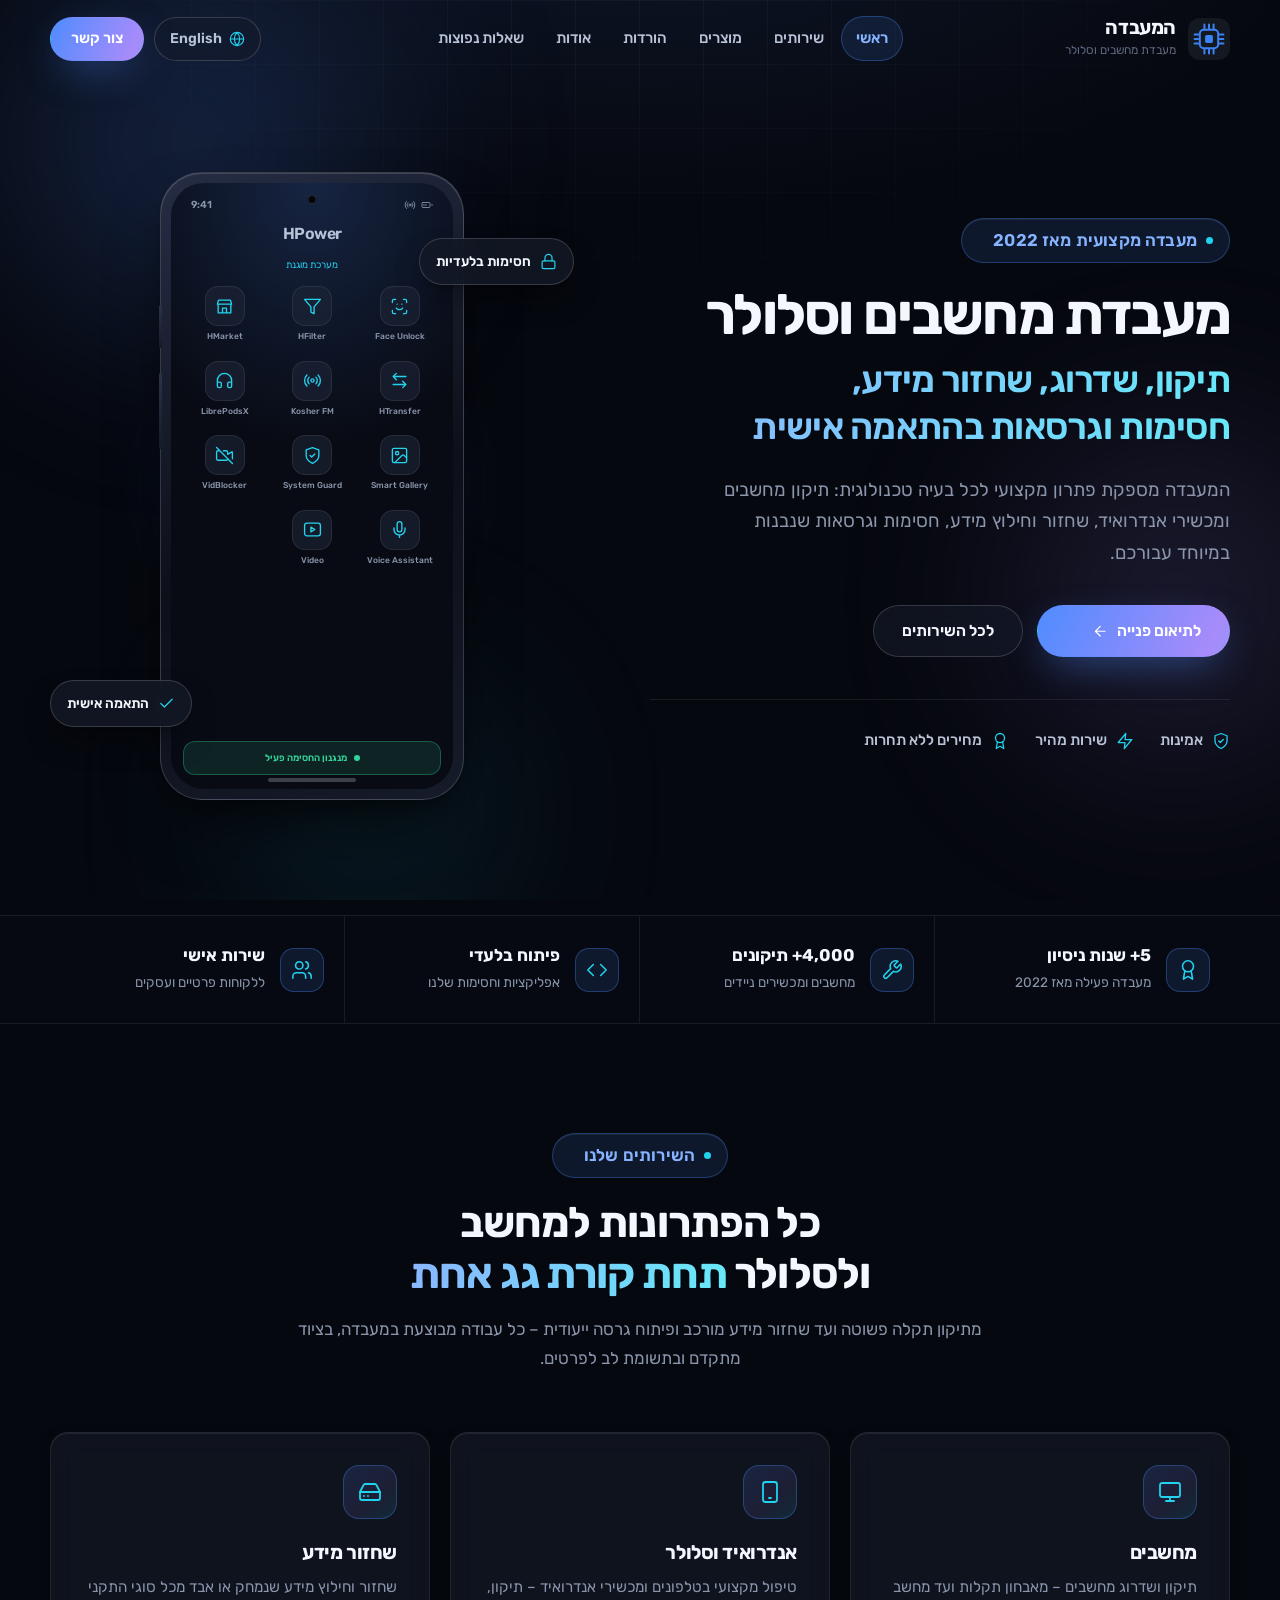
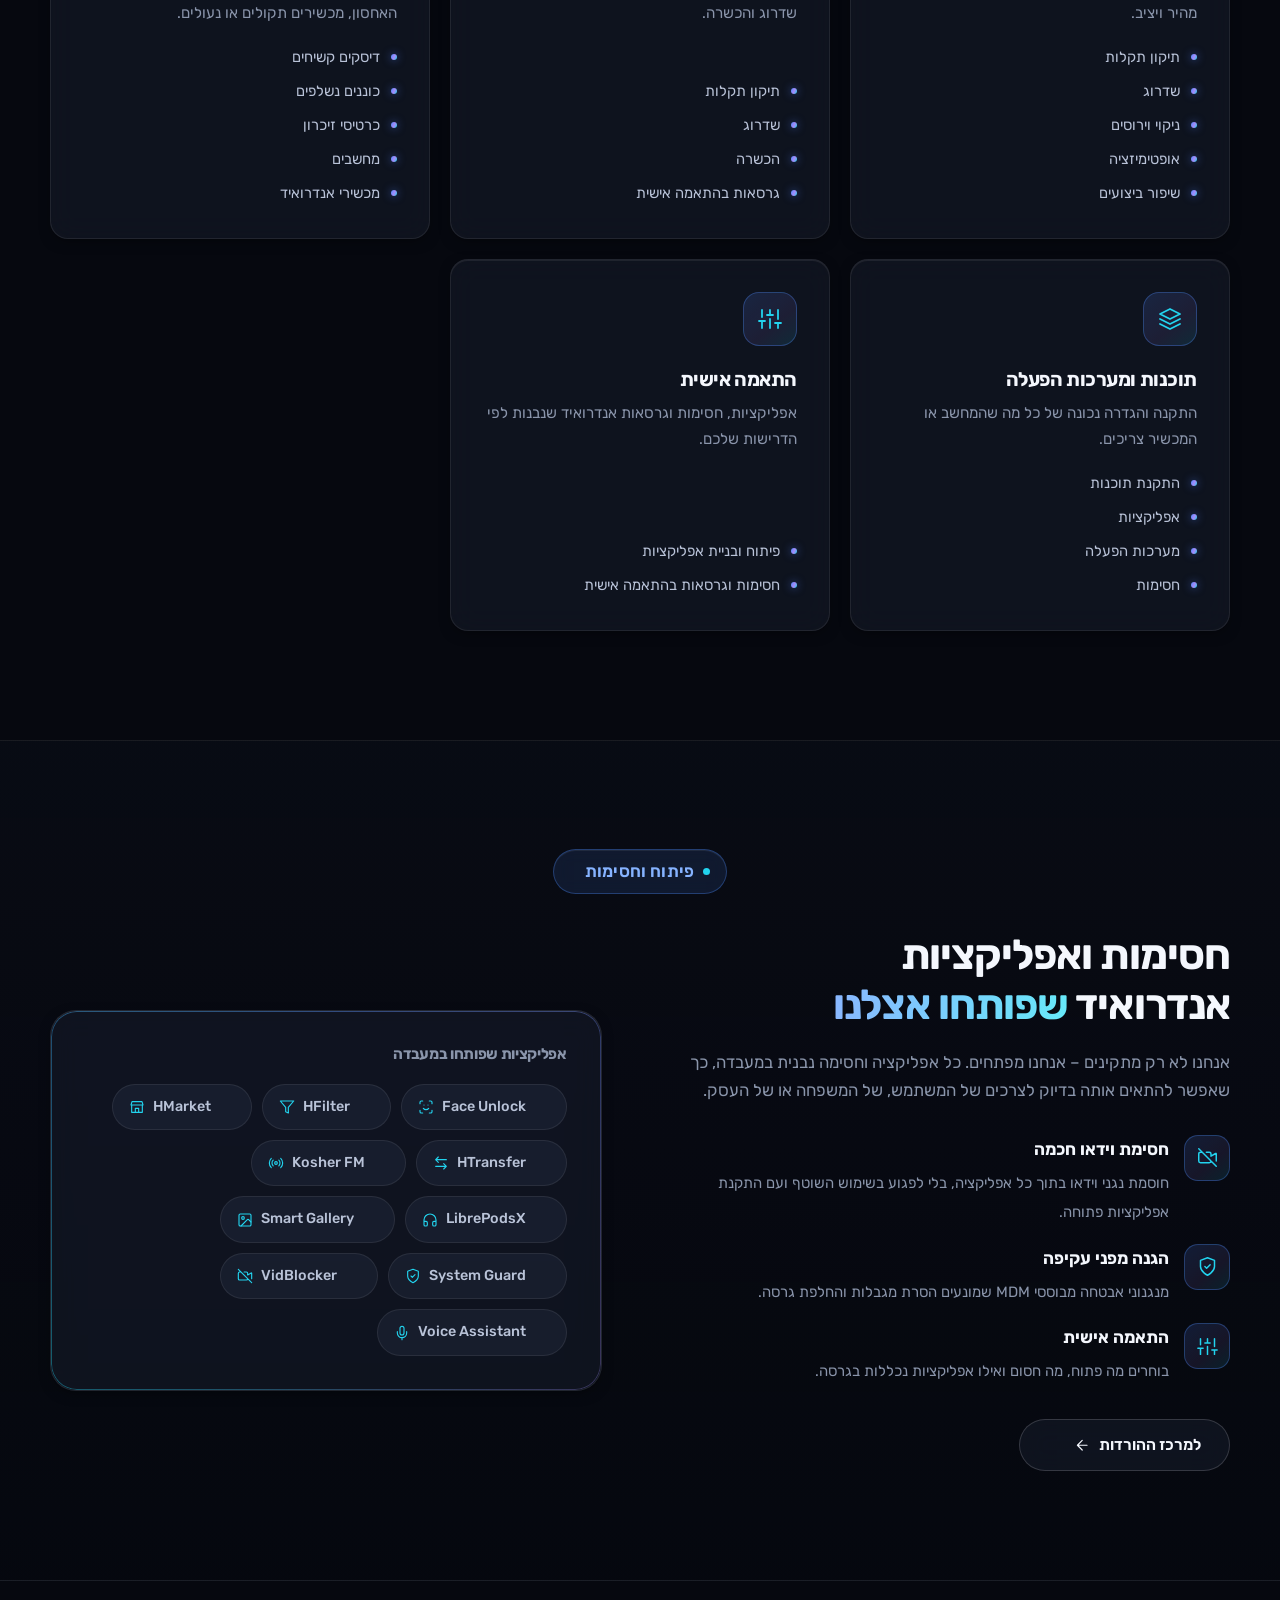
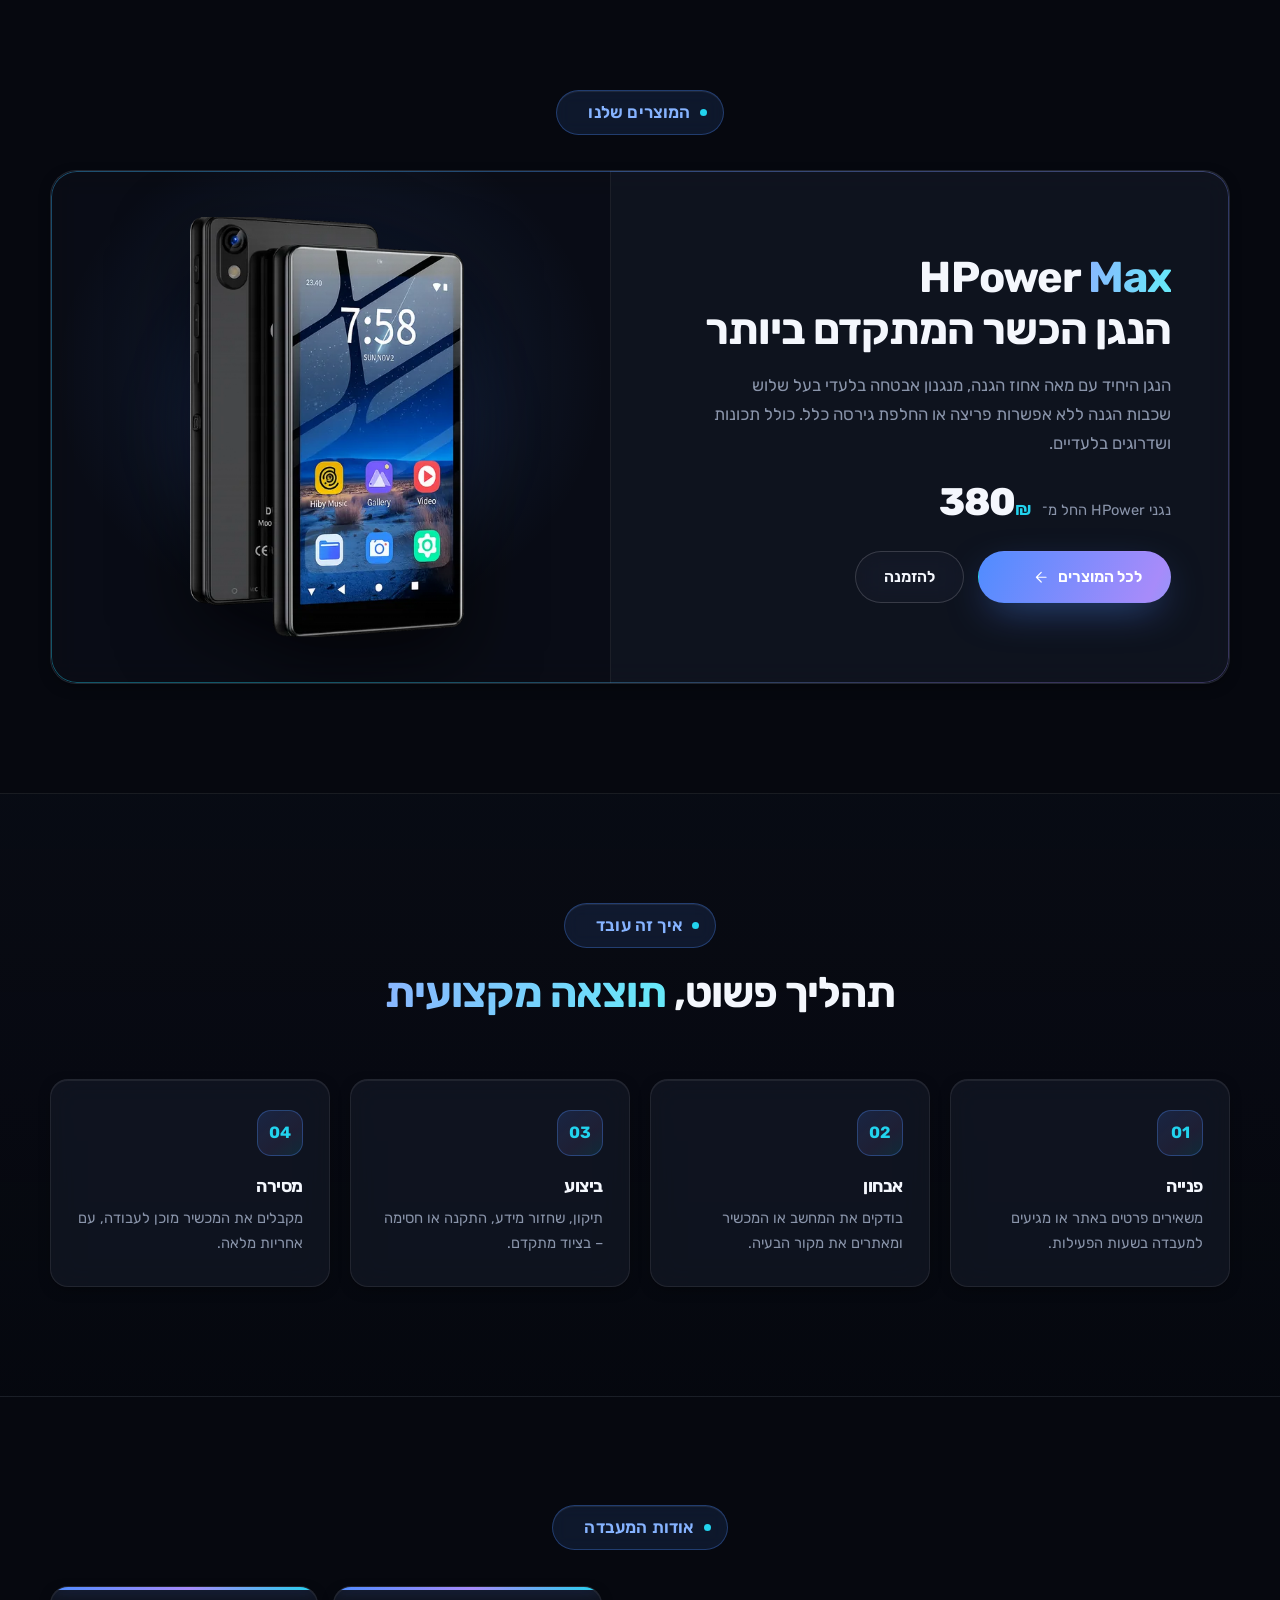
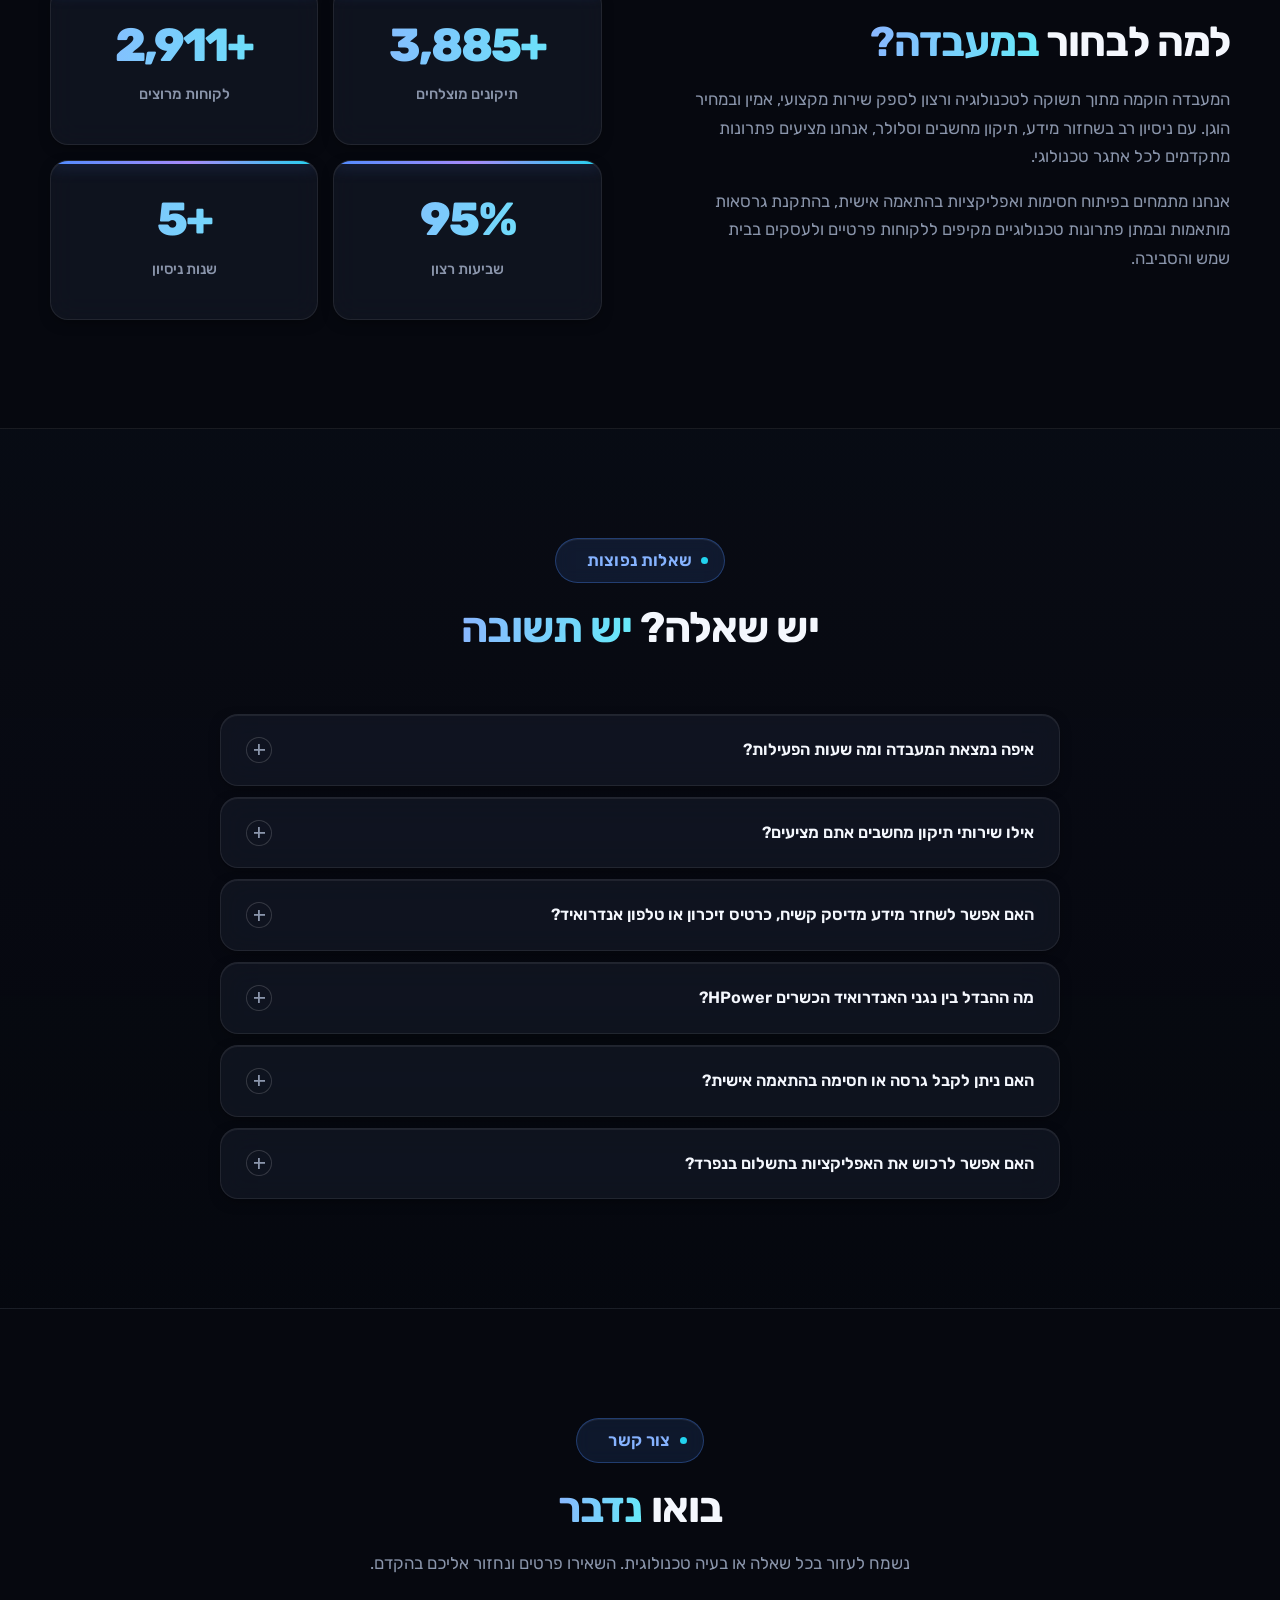
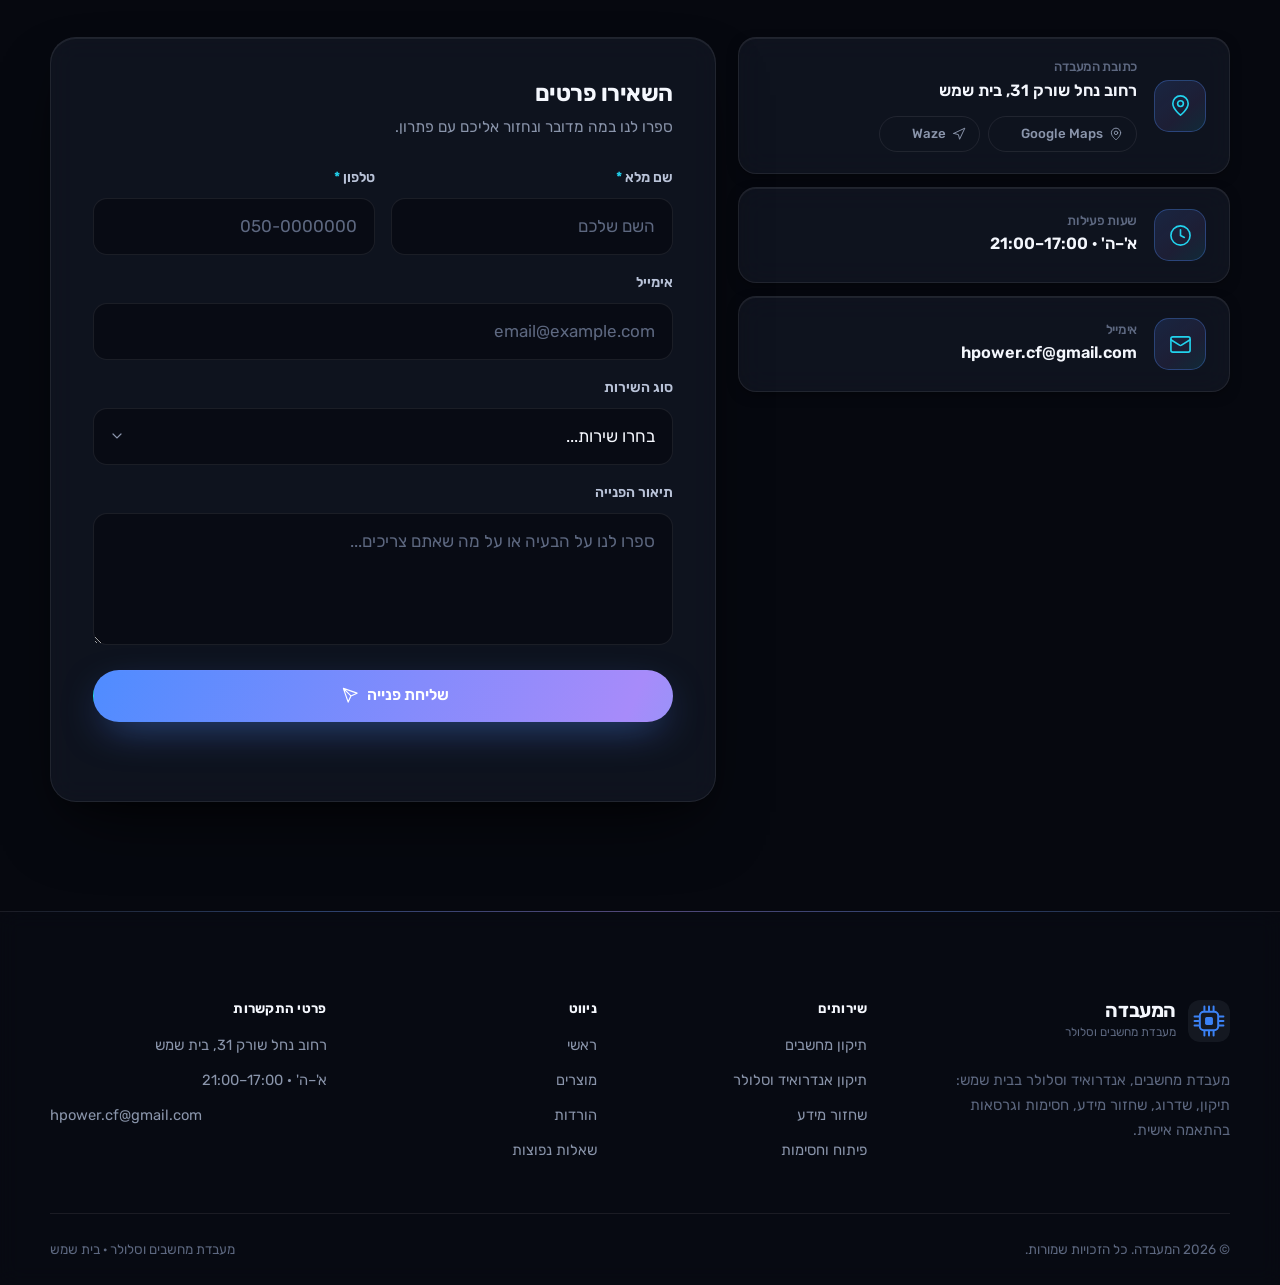
==== index.html @ 6b0d20fb "Update website" ====
<!DOCTYPE html>
<html lang="he" dir="rtl">
<head>
  <meta charset="UTF-8">
  <meta name="viewport" content="width=device-width, initial-scale=1">
  <title>המעבדה | מעבדת מחשבים, סלולר ושחזור מידע בבית שמש</title>
  <meta name="description" content="המעבדה בבית שמש – תיקון מחשבים ומכשירי אנדרואיד, שחזור מידע מדיסקים, כרטיסי זיכרון וטלפונים, נגני אנדרואיד כשרים HPower ופיתוח חסימות וגרסאות בהתאמה אישית.">
  <meta name="robots" content="index, follow, max-image-preview:large">
  <link rel="canonical" href="https://www.yosef-mobile.co.il/">
  <link rel="alternate" hreflang="he" href="https://www.yosef-mobile.co.il/">
  <link rel="alternate" hreflang="en" href="https://www.yosef-mobile.co.il/en/">
  <link rel="alternate" hreflang="x-default" href="https://www.yosef-mobile.co.il/">
  <meta name="theme-color" content="#06080f">
  <meta name="format-detection" content="telephone=no">

  <meta property="og:type" content="website">
  <meta property="og:locale" content="he_IL">
  <meta property="og:site_name" content="המעבדה">
  <meta property="og:title" content="המעבדה | מעבדת מחשבים, סלולר ושחזור מידע בבית שמש">
  <meta property="og:description" content="תיקון מחשבים ואנדרואיד, שחזור מידע, נגני אנדרואיד כשרים וחסימות בהתאמה אישית – שירות מקצועי ואישי בבית שמש.">
  <meta property="og:url" content="https://www.yosef-mobile.co.il/">
  <meta property="og:image" content="https://www.yosef-mobile.co.il/assets/img/og-image.jpg">
  <meta property="og:image:width" content="1200">
  <meta property="og:image:height" content="630">
  <meta property="og:image:alt" content="המעבדה – מעבדת מחשבים וסלולר בבית שמש">
  <meta name="twitter:card" content="summary_large_image">

  <link rel="icon" href="assets/img/favicon.svg" type="image/svg+xml">
  <link rel="icon" href="assets/img/favicon-32.png" sizes="32x32" type="image/png">
  <link rel="apple-touch-icon" href="assets/img/apple-touch-icon.png">
  <link rel="manifest" href="site.webmanifest">

  <link rel="preconnect" href="https://fonts.googleapis.com">
  <link rel="preconnect" href="https://fonts.gstatic.com" crossorigin>
  <link rel="stylesheet" href="https://fonts.googleapis.com/css2?family=Rubik:wght@300..900&display=swap">
  <link rel="stylesheet" href="assets/css/style.css">
  <script>document.documentElement.classList.add("js")</script>

  <script type="application/ld+json">
  {
    "@context": "https://schema.org",
    "@graph": [
      {
        "@type": "LocalBusiness",
        "@id": "https://www.yosef-mobile.co.il/#business",
        "name": "המעבדה – מעבדת מחשבים וסלולר",
        "alternateName": ["המעבדה", "HPower"],
        "description": "מעבדת מחשבים, אנדרואיד וסלולר בבית שמש: תיקון מחשבים, תיקון מכשירי אנדרואיד, שחזור מידע, התקנת תוכנות, נגני אנדרואיד כשרים ופיתוח חסימות וגרסאות בהתאמה אישית.",
        "url": "https://www.yosef-mobile.co.il/",
        "email": "hpower.cf@gmail.com",
        "image": "https://www.yosef-mobile.co.il/assets/img/og-image.jpg",
        "logo": "https://www.yosef-mobile.co.il/assets/img/icon-512.png",
        "foundingDate": "2022",
        "currenciesAccepted": "ILS",
        "address": {
          "@type": "PostalAddress",
          "streetAddress": "נחל שורק 31",
          "addressLocality": "בית שמש",
          "addressCountry": "IL"
        },
        "areaServed": { "@type": "City", "name": "בית שמש" },
        "openingHoursSpecification": [
          {
            "@type": "OpeningHoursSpecification",
            "dayOfWeek": ["Sunday", "Monday", "Tuesday", "Wednesday", "Thursday"],
            "opens": "17:00",
            "closes": "21:00"
          }
        ],
        "hasOfferCatalog": {
          "@type": "OfferCatalog",
          "name": "שירותי המעבדה",
          "itemListElement": [
            { "@type": "Offer", "itemOffered": { "@type": "Service", "name": "תיקון מחשבים", "description": "תיקון תקלות, שדרוג, ניקוי וירוסים ושיפור ביצועים למחשבים נייחים וניידים." } },
            { "@type": "Offer", "itemOffered": { "@type": "Service", "name": "תיקון מכשירי אנדרואיד", "description": "תיקון תקלות, שדרוג, הכשרה והתקנת גרסאות בהתאמה אישית לטלפונים ונגני אנדרואיד." } },
            { "@type": "Offer", "itemOffered": { "@type": "Service", "name": "שחזור מידע", "description": "שחזור וחילוץ מידע מדיסקים קשיחים, כוננים נשלפים, כרטיסי זיכרון, מחשבים ומכשירי אנדרואיד." } },
            { "@type": "Offer", "itemOffered": { "@type": "Service", "name": "התקנת תוכנות ומערכות הפעלה", "description": "התקנת תוכנות, אפליקציות, מערכות הפעלה וחסימות." } },
            { "@type": "Offer", "itemOffered": { "@type": "Service", "name": "פיתוח אפליקציות וחסימות בהתאמה אישית", "description": "פיתוח ובניית אפליקציות, חסימות וגרסאות אנדרואיד בהתאמה אישית." } }
          ]
        }
      },
      {
        "@type": "WebSite",
        "@id": "https://www.yosef-mobile.co.il/#website",
        "url": "https://www.yosef-mobile.co.il/",
        "name": "המעבדה",
        "inLanguage": "he-IL",
        "publisher": { "@id": "https://www.yosef-mobile.co.il/#business" }
      },
      {
        "@type": "FAQPage",
        "mainEntity": [
          { "@type": "Question", "name": "איפה נמצאת המעבדה ומה שעות הפעילות?", "acceptedAnswer": { "@type": "Answer", "text": "המעבדה נמצאת ברחוב נחל שורק 31 בבית שמש. שעות הפעילות: ימים א'–ה' בין 17:00 ל־21:00." } },
          { "@type": "Question", "name": "אילו שירותי תיקון מחשבים אתם מציעים?", "acceptedAnswer": { "@type": "Answer", "text": "אנחנו מטפלים בתקלות חומרה ותוכנה, שדרוג, ניקוי וירוסים, אופטימיזציה ושיפור ביצועים, וכן התקנת מערכות הפעלה ותוכנות." } },
          { "@type": "Question", "name": "האם אפשר לשחזר מידע מדיסק קשיח, כרטיס זיכרון או טלפון אנדרואיד?", "acceptedAnswer": { "@type": "Answer", "text": "כן. אנחנו מבצעים שחזור וחילוץ מידע מדיסקים קשיחים, כוננים נשלפים, כרטיסי זיכרון, מחשבים ומכשירי אנדרואיד. הסיכוי להצלחה תלוי במצב ההתקן, ולכן מומלץ להפסיק להשתמש בו מיד ולהביא אותו למעבדה בהקדם." } },
          { "@type": "Question", "name": "מה ההבדל בין נגני האנדרואיד הכשרים HPower?", "acceptedAnswer": { "@type": "Answer", "text": "כל הדגמים כוללים מנגנון בלעדי לחסימת וידאו בכל האפליקציות עם התקנת אפליקציות פתוחה, חנות כשרה ומתקדמת ורדיו כשר בלעדי. HPower Max הוא הנגן הכשר המתקדם ביותר, עם 32GB זיכרון אחסון, חנות של 300 אפליקציות ומשחקים ומנגנון אבטחה בלעדי בעל שלוש שכבות הגנה." } },
          { "@type": "Question", "name": "האם ניתן לקבל גרסה או חסימה בהתאמה אישית?", "acceptedAnswer": { "@type": "Answer", "text": "כן. אנחנו מפתחים גרסאות אנדרואיד, חסימות ואפליקציות בהתאמה אישית ללקוחות פרטיים ולעסקים." } },
          { "@type": "Question", "name": "האם אפשר לרכוש את האפליקציות בתשלום בנפרד?", "acceptedAnswer": { "@type": "Answer", "text": "האפליקציות והשירותים בתשלום אינם נמכרים בנפרד, אלא כחלק מגרסאות ומדגמים נבחרים בלבד. אפליקציות חינמיות כמו Kosher FM,‏ VidBlocker,‏ Smart Gallery ו־System Guard זמינות להורדה באתר." } }
        ]
      }
    ]
  }
  </script>
</head>
<body>
  <svg xmlns="http://www.w3.org/2000/svg" style="position:absolute;width:0;height:0;overflow:hidden" aria-hidden="true" focusable="false">
<symbol id="i-monitor" viewBox="0 0 24 24"><rect x="2" y="3" width="20" height="14" rx="2"/><path d="M8 21h8M12 17v4"/></symbol>
  <symbol id="i-phone" viewBox="0 0 24 24"><rect x="5" y="2" width="14" height="20" rx="2.5"/><path d="M11 18h2"/></symbol>
  <symbol id="i-drive" viewBox="0 0 24 24"><path d="M22 12H2"/><path d="M5.45 5.11 2 12v6a2 2 0 0 0 2 2h16a2 2 0 0 0 2-2v-6l-3.45-6.89A2 2 0 0 0 16.76 4H7.24a2 2 0 0 0-1.79 1.11z"/><path d="M6 16h.01M10 16h.01"/></symbol>
  <symbol id="i-code" viewBox="0 0 24 24"><path d="m16 18 6-6-6-6M8 6l-6 6 6 6"/></symbol>
  <symbol id="i-shield" viewBox="0 0 24 24"><path d="M12 22s8-4 8-10V5l-8-3-8 3v7c0 6 8 10 8 10z"/><path d="m9 12 2 2 4-4"/></symbol>
  <symbol id="i-sliders" viewBox="0 0 24 24"><path d="M4 21v-7M4 10V3M12 21v-9M12 8V3M20 21v-5M20 12V3M1 14h6M9 8h6M17 16h6"/></symbol>
  <symbol id="i-headphones" viewBox="0 0 24 24"><path d="M3 14h3a2 2 0 0 1 2 2v3a2 2 0 0 1-2 2H5a2 2 0 0 1-2-2v-7a9 9 0 0 1 18 0v7a2 2 0 0 1-2 2h-1a2 2 0 0 1-2-2v-3a2 2 0 0 1 2-2h3"/></symbol>
  <symbol id="i-mail" viewBox="0 0 24 24"><rect x="2" y="4" width="20" height="16" rx="2"/><path d="m22 7-8.97 5.7a1.94 1.94 0 0 1-2.06 0L2 7"/></symbol>
  <symbol id="i-pin" viewBox="0 0 24 24"><path d="M20 10c0 6-8 12-8 12s-8-6-8-12a8 8 0 0 1 16 0z"/><circle cx="12" cy="10" r="3"/></symbol>
  <symbol id="i-clock" viewBox="0 0 24 24"><circle cx="12" cy="12" r="10"/><path d="M12 6v6l4 2"/></symbol>
  <symbol id="i-arrow" viewBox="0 0 24 24"><path d="M19 12H5M12 19l-7-7 7-7"/></symbol>
  <symbol id="i-check" viewBox="0 0 24 24"><path d="M20 6 9 17l-5-5"/></symbol>
  <symbol id="i-x" viewBox="0 0 24 24"><path d="M18 6 6 18M6 6l12 12"/></symbol>
  <symbol id="i-minus" viewBox="0 0 24 24"><path d="M6 12h12"/></symbol>
  <symbol id="i-menu" viewBox="0 0 24 24"><path d="M4 7h16M4 12h16M4 17h16"/></symbol>
  <symbol id="i-download" viewBox="0 0 24 24"><path d="M21 15v4a2 2 0 0 1-2 2H5a2 2 0 0 1-2-2v-4M7 10l5 5 5-5M12 15V3"/></symbol>
  <symbol id="i-bag" viewBox="0 0 24 24"><path d="M6 2 3 6v14a2 2 0 0 0 2 2h14a2 2 0 0 0 2-2V6l-3-4z"/><path d="M3 6h18M16 10a4 4 0 0 1-8 0"/></symbol>
  <symbol id="i-external" viewBox="0 0 24 24"><path d="M15 3h6v6M10 14 21 3M18 13v6a2 2 0 0 1-2 2H5a2 2 0 0 1-2-2V8a2 2 0 0 1 2-2h6"/></symbol>
  <symbol id="i-zap" viewBox="0 0 24 24"><path d="M13 2 3 14h9l-1 8 10-12h-9l1-8z"/></symbol>
  <symbol id="i-award" viewBox="0 0 24 24"><circle cx="12" cy="8" r="6"/><path d="M15.48 12.89 17 22l-5-3-5 3 1.52-9.11"/></symbol>
  <symbol id="i-users" viewBox="0 0 24 24"><path d="M16 21v-2a4 4 0 0 0-4-4H6a4 4 0 0 0-4 4v2"/><circle cx="9" cy="7" r="4"/><path d="M22 21v-2a4 4 0 0 0-3-3.87M16 3.13a4 4 0 0 1 0 7.75"/></symbol>
  <symbol id="i-wrench" viewBox="0 0 24 24"><path d="M14.7 6.3a1 1 0 0 0 0 1.4l1.6 1.6a1 1 0 0 0 1.4 0l3.77-3.77a6 6 0 0 1-7.94 7.94l-6.91 6.91a2.12 2.12 0 0 1-3-3l6.91-6.91a6 6 0 0 1 7.94-7.94l-3.76 3.76z"/></symbol>
  <symbol id="i-globe" viewBox="0 0 24 24"><circle cx="12" cy="12" r="10"/><path d="M2 12h20M12 2a15.3 15.3 0 0 1 4 10 15.3 15.3 0 0 1-4 10 15.3 15.3 0 0 1-4-10 15.3 15.3 0 0 1 4-10z"/></symbol>
  <symbol id="i-play" viewBox="0 0 24 24"><rect x="2" y="4" width="20" height="16" rx="3"/><path d="m10 9 5 3-5 3z"/></symbol>
  <symbol id="i-video-off" viewBox="0 0 24 24"><path d="M10.66 6H14a2 2 0 0 1 2 2v2.5l5.25-3.06a.5.5 0 0 1 .75.43v8.2M16 16a2 2 0 0 1-2 2H4a2 2 0 0 1-2-2V8a2 2 0 0 1 2-2h2M2 2l20 20"/></symbol>
  <symbol id="i-store" viewBox="0 0 24 24"><path d="M3 9 4.5 4h15L21 9M4 9v11h16V9M3 9h18M9.5 20v-6h5v6"/></symbol>
  <symbol id="i-radio" viewBox="0 0 24 24"><circle cx="12" cy="12" r="2"/><path d="M16.24 7.76a6 6 0 0 1 0 8.49M7.76 16.24a6 6 0 0 1 0-8.49M19.07 4.93a10 10 0 0 1 0 14.14M4.93 19.07a10 10 0 0 1 0-14.14"/></symbol>
  <symbol id="i-face" viewBox="0 0 24 24"><path d="M3 7V5a2 2 0 0 1 2-2h2M17 3h2a2 2 0 0 1 2 2v2M21 17v2a2 2 0 0 1-2 2h-2M7 21H5a2 2 0 0 1-2-2v-2M8 14s1.5 2 4 2 4-2 4-2M9 9h.01M15 9h.01"/></symbol>
  <symbol id="i-filter" viewBox="0 0 24 24"><path d="M22 3H2l8 9.46V19l4 2v-8.54L22 3z"/></symbol>
  <symbol id="i-transfer" viewBox="0 0 24 24"><path d="M8 3 4 7l4 4M4 7h16M16 21l4-4-4-4M20 17H4"/></symbol>
  <symbol id="i-image" viewBox="0 0 24 24"><rect x="3" y="3" width="18" height="18" rx="2"/><circle cx="9" cy="9" r="2"/><path d="m21 15-3.09-3.09a2 2 0 0 0-2.82 0L6 21"/></symbol>
  <symbol id="i-mic" viewBox="0 0 24 24"><rect x="9" y="2" width="6" height="13" rx="3"/><path d="M19 10v2a7 7 0 0 1-14 0v-2M12 19v3"/></symbol>
  <symbol id="i-lock" viewBox="0 0 24 24"><rect x="3" y="11" width="18" height="11" rx="2"/><path d="M7 11V7a5 5 0 0 1 10 0v4"/></symbol>
  <symbol id="i-cpu" viewBox="0 0 24 24"><rect x="4" y="4" width="16" height="16" rx="2"/><rect x="9" y="9" width="6" height="6" rx="1"/><path d="M15 2v2M15 20v2M2 15h2M2 9h2M20 15h2M20 9h2M9 2v2M9 20v2"/></symbol>
  <symbol id="i-battery" viewBox="0 0 24 24"><rect x="2" y="7" width="16" height="10" rx="2"/><path d="M22 11v2M6 11v2M10 11v2"/></symbol>
  <symbol id="i-camera" viewBox="0 0 24 24"><path d="M14.5 4h-5L7 7H4a2 2 0 0 0-2 2v9a2 2 0 0 0 2 2h16a2 2 0 0 0 2-2V9a2 2 0 0 0-2-2h-3l-2.5-3z"/><circle cx="12" cy="13" r="3"/></symbol>
  <symbol id="i-layers" viewBox="0 0 24 24"><path d="m12 2 10 5-10 5L2 7l10-5z"/><path d="m2 17 10 5 10-5M2 12l10 5 10-5"/></symbol>
  <symbol id="i-android" viewBox="0 0 24 24"><path d="M5 16V11a7 7 0 0 1 14 0v5z"/><path d="M5 16h14v2a2 2 0 0 1-2 2H7a2 2 0 0 1-2-2zM7 5 5.5 3M17 5l1.5-2"/><path d="M9.5 10h.01M14.5 10h.01"/></symbol>
  <symbol id="i-bluetooth" viewBox="0 0 24 24"><path d="m7 7 10 10-5 5V2l5 5L7 17"/></symbol>
  <symbol id="i-send" viewBox="0 0 24 24"><path d="M22 2 11 13M22 2l-7 20-4-9-9-4 20-7z"/></symbol>
  <symbol id="i-nav" viewBox="0 0 24 24"><path d="m3 11 19-9-9 19-2-8-8-2z"/></symbol>
  <symbol id="i-sparkle" viewBox="0 0 24 24"><path d="M12 3v4M12 17v4M3 12h4M17 12h4M6.3 6.3l2.1 2.1M15.6 15.6l2.1 2.1M6.3 17.7l2.1-2.1M15.6 8.4l2.1-2.1"/></symbol>
  <symbol id="i-message" viewBox="0 0 24 24"><path d="M21 15a2 2 0 0 1-2 2H7l-4 4V5a2 2 0 0 1 2-2h14a2 2 0 0 1 2 2z"/></symbol>
  <symbol id="i-search" viewBox="0 0 24 24"><circle cx="11" cy="11" r="8"/><path d="m21 21-4.35-4.35"/></symbol>
  <symbol id="i-bug" viewBox="0 0 24 24"><rect x="8" y="6" width="8" height="14" rx="4"/><path d="M12 20v-9M3 13h5M16 13h5M4 7l4 2M20 7l-4 2M4 19l4-2M20 19l-4-2M9 3l1.5 3M15 3l-1.5 3"/></symbol>
</svg>
  <a class="skip-link" href="#main">דלג לתוכן הראשי</a>

  <header class="site-header">
    <div class="container header-inner">
      <a class="brand" href="./" aria-label="המעבדה – לעמוד הבית">
        <img class="brand-mark" src="assets/img/favicon.svg" width="42" height="42" alt="">
        <span>
          <span class="brand-name">המעבדה</span>
          <span class="brand-tag">מעבדת מחשבים וסלולר</span>
        </span>
      </a>

      <nav class="main-nav" id="main-nav" aria-label="ניווט ראשי">
        <ul>
          <li><a href="./" aria-current="page">ראשי</a></li>
          <li><a href="#services">שירותים</a></li>
          <li><a href="products.html">מוצרים</a></li>
          <li><a href="downloads.html">הורדות</a></li>
          <li><a href="#about">אודות</a></li>
          <li><a href="#faq">שאלות נפוצות</a></li>
        </ul>
      </nav>

      <div class="header-actions">
        <a class="lang-switch" href="en/" hreflang="en" lang="en" aria-label="English version"><svg class="icon" aria-hidden="true"><use href="#i-globe"/></svg>English</a>
        <a class="btn btn-primary btn-sm" href="#contact">צור קשר</a>
        <button class="nav-toggle" type="button" aria-controls="main-nav" aria-expanded="false" aria-label="פתיחת תפריט">
          <svg class="icon icon-open" aria-hidden="true"><use href="#i-menu"/></svg>
          <svg class="icon icon-close" aria-hidden="true"><use href="#i-x"/></svg>
        </button>
      </div>
    </div>
  </header>

  <main id="main">

    <!-- Hero -->
    <section class="hero" aria-labelledby="hero-title">
      <div class="container hero-grid">
        <div class="hero-text">
          <p class="eyebrow reveal">מעבדה מקצועית מאז 2022</p>
          <h1 id="hero-title" class="reveal" style="--d:.08s">
            מעבדת מחשבים וסלולר
            <span class="line-2 grad-text">תיקון, שדרוג, שחזור מידע, חסימות וגרסאות בהתאמה אישית</span>
          </h1>
          <p class="hero-lead reveal" style="--d:.16s">
            המעבדה מספקת פתרון מקצועי לכל בעיה טכנולוגית: תיקון מחשבים ומכשירי אנדרואיד, שחזור וחילוץ מידע, חסימות וגרסאות שנבנות במיוחד עבורכם.
          </p>
          <div class="hero-actions reveal" style="--d:.24s">
            <a class="btn btn-primary" href="#contact">
              לתיאום פנייה
              <svg class="icon icon-arrow" aria-hidden="true"><use href="#i-arrow"/></svg>
            </a>
            <a class="btn btn-ghost" href="#services">לכל השירותים</a>
          </div>
          <ul class="hero-points reveal" style="--d:.32s">
            <li><svg class="icon" aria-hidden="true"><use href="#i-shield"/></svg>אמינות</li>
            <li><svg class="icon" aria-hidden="true"><use href="#i-zap"/></svg>שירות מהיר</li>
            <li><svg class="icon" aria-hidden="true"><use href="#i-award"/></svg>מחירים ללא תחרות</li>
          </ul>
        </div>

        <div class="hero-visual reveal" style="--d:.2s" aria-hidden="true">
          <span class="hero-chip c1"><svg class="icon"><use href="#i-lock"/></svg>חסימות בלעדיות</span>

          <div class="phone">
            <span class="phone-cam"></span>
            <div class="phone-screen">
              <span class="phone-sheen"></span>

              <div class="ph-status">
                <span>9:41</span>
                <span class="ph-sig">
                  <svg class="icon"><use href="#i-radio"/></svg>
                  <svg class="icon"><use href="#i-battery"/></svg>
                </span>
              </div>

              <div class="ph-head">
                <strong>HPower</strong>
                <span>מערכת מוגנת</span>
              </div>

              <div class="ph-apps">
                <span class="ph-app"><span class="ph-ico"><svg class="icon"><use href="#i-face"/></svg></span><span class="ph-name">Face Unlock</span></span>
                <span class="ph-app"><span class="ph-ico"><svg class="icon"><use href="#i-filter"/></svg></span><span class="ph-name">HFilter</span></span>
                <span class="ph-app"><span class="ph-ico"><svg class="icon"><use href="#i-store"/></svg></span><span class="ph-name">HMarket</span></span>
                <span class="ph-app"><span class="ph-ico"><svg class="icon"><use href="#i-transfer"/></svg></span><span class="ph-name">HTransfer</span></span>
                <span class="ph-app"><span class="ph-ico"><svg class="icon"><use href="#i-radio"/></svg></span><span class="ph-name">Kosher FM</span></span>
                <span class="ph-app"><span class="ph-ico"><svg class="icon"><use href="#i-headphones"/></svg></span><span class="ph-name">LibrePodsX</span></span>
                <span class="ph-app"><span class="ph-ico"><svg class="icon"><use href="#i-image"/></svg></span><span class="ph-name">Smart Gallery</span></span>
                <span class="ph-app"><span class="ph-ico"><svg class="icon"><use href="#i-shield"/></svg></span><span class="ph-name">System Guard</span></span>
                <span class="ph-app"><span class="ph-ico"><svg class="icon"><use href="#i-video-off"/></svg></span><span class="ph-name">VidBlocker</span></span>
                <span class="ph-app"><span class="ph-ico"><svg class="icon"><use href="#i-mic"/></svg></span><span class="ph-name">Voice Assistant</span></span>
                <span class="ph-app is-target"><span class="ph-ico"><svg class="icon"><use href="#i-play"/></svg></span><span class="ph-name">Video</span></span>
              </div>

              <div class="ph-live"><span class="ph-dot"></span>מנגנון החסימה פעיל</div>

              <div class="ph-block">
                <span class="ph-shield"><svg class="icon"><use href="#i-shield"/></svg></span>
                <strong>הווידאו נחסם</strong>
                <span class="ph-note">VidBlocker · חסימה בכל האפליקציות</span>
              </div>

              <span class="phone-home"></span>
            </div>
          </div>

          <span class="hero-chip c2"><svg class="icon"><use href="#i-check"/></svg>התאמה אישית</span>
        </div>
      </div>
    </section>

    <!-- Trust bar -->
    <section class="trust" aria-label="למה המעבדה">
      <div class="container trust-grid">
        <div class="trust-item"><svg class="icon" aria-hidden="true"><use href="#i-award"/></svg><div><strong>5+ שנות ניסיון</strong><span>מעבדה פעילה מאז 2022</span></div></div>
        <div class="trust-item"><svg class="icon" aria-hidden="true"><use href="#i-wrench"/></svg><div><strong>4,000+ תיקונים</strong><span>מחשבים ומכשירים ניידים</span></div></div>
        <div class="trust-item"><svg class="icon" aria-hidden="true"><use href="#i-code"/></svg><div><strong>פיתוח בלעדי</strong><span>אפליקציות וחסימות שלנו</span></div></div>
        <div class="trust-item"><svg class="icon" aria-hidden="true"><use href="#i-users"/></svg><div><strong>שירות אישי</strong><span>ללקוחות פרטיים ועסקים</span></div></div>
      </div>
    </section>

    <!-- Services -->
    <section class="section" id="services" aria-labelledby="services-title">
      <div class="container">
        <div class="section-head center reveal">
          <p class="eyebrow">השירותים שלנו</p>
          <h2 id="services-title">כל הפתרונות למחשב ולסלולר <span class="grad-text">תחת קורת גג אחת</span></h2>
          <p>מתיקון תקלה פשוטה ועד שחזור מידע מורכב ופיתוח גרסה ייעודית – כל עבודה מבוצעת במעבדה, בציוד מתקדם ובתשומת לב לפרטים.</p>
        </div>

        <div class="card-grid">
          <article class="card reveal">
            <div class="card-icon"><svg class="icon" aria-hidden="true"><use href="#i-monitor"/></svg></div>
            <h3>מחשבים</h3>
            <p>תיקון ושדרוג מחשבים – מאבחון תקלות ועד מחשב מהיר ויציב.</p>
            <ul class="ticks">
              <li>תיקון תקלות</li>
              <li>שדרוג</li>
              <li>ניקוי וירוסים</li>
              <li>אופטימיזציה</li>
              <li>שיפור ביצועים</li>
            </ul>
          </article>

          <article class="card reveal">
            <div class="card-icon"><svg class="icon" aria-hidden="true"><use href="#i-phone"/></svg></div>
            <h3>אנדרואיד וסלולר</h3>
            <p>טיפול מקצועי בטלפונים ומכשירי אנדרואיד – תיקון, שדרוג והכשרה.</p>
            <ul class="ticks">
              <li>תיקון תקלות</li>
              <li>שדרוג</li>
              <li>הכשרה</li>
              <li>גרסאות בהתאמה אישית</li>
            </ul>
          </article>

          <article class="card reveal">
            <div class="card-icon"><svg class="icon" aria-hidden="true"><use href="#i-drive"/></svg></div>
            <h3>שחזור מידע</h3>
            <p>שחזור וחילוץ מידע שנמחק או אבד מכל סוגי התקני האחסון, מכשירים תקולים או נעולים.</p>
            <ul class="ticks">
              <li>דיסקים קשיחים</li>
              <li>כוננים נשלפים</li>
              <li>כרטיסי זיכרון</li>
              <li>מחשבים</li>
              <li>מכשירי אנדרואיד</li>
            </ul>
          </article>

          <article class="card reveal">
            <div class="card-icon"><svg class="icon" aria-hidden="true"><use href="#i-layers"/></svg></div>
            <h3>תוכנות ומערכות הפעלה</h3>
            <p>התקנה והגדרה נכונה של כל מה שהמחשב או המכשיר צריכים.</p>
            <ul class="ticks">
              <li>התקנת תוכנות</li>
              <li>אפליקציות</li>
              <li>מערכות הפעלה</li>
              <li>חסימות</li>
            </ul>
          </article>

          <article class="card reveal">
            <div class="card-icon"><svg class="icon" aria-hidden="true"><use href="#i-sliders"/></svg></div>
            <h3>התאמה אישית</h3>
            <p>אפליקציות, חסימות וגרסאות אנדרואיד שנבנות לפי הדרישות שלכם.</p>
            <ul class="ticks">
              <li>פיתוח ובניית אפליקציות</li>
              <li>חסימות וגרסאות בהתאמה אישית</li>
            </ul>
          </article>
        </div>
      </div>
    </section>

    <!-- Development -->
    <section class="section section-alt" id="development" aria-labelledby="dev-title">
      <div class="container">
        <div class="eyebrow-row reveal">
          <p class="eyebrow">פיתוח וחסימות</p>
        </div>
        <div class="split">
          <div class="split-text reveal">
          <h2 id="dev-title">חסימות ואפליקציות אנדרואיד <span class="grad-text">שפותחו אצלנו</span></h2>
          <p>אנחנו לא רק מתקינים – אנחנו מפתחים. כל אפליקציה וחסימה נבנית במעבדה, כך שאפשר להתאים אותה בדיוק לצרכים של המשתמש, של המשפחה או של העסק.</p>
          <ul class="feature-list">
            <li>
              <span class="fi"><svg class="icon" aria-hidden="true"><use href="#i-video-off"/></svg></span>
              <div><strong>חסימת וידאו חכמה</strong><span>חוסמת נגני וידאו בתוך כל אפליקציה, בלי לפגוע בשימוש השוטף ועם התקנת אפליקציות פתוחה.</span></div>
            </li>
            <li>
              <span class="fi"><svg class="icon" aria-hidden="true"><use href="#i-shield"/></svg></span>
              <div><strong>הגנה מפני עקיפה</strong><span>מנגנוני אבטחה מבוססי MDM שמונעים הסרת מגבלות והחלפת גרסה.</span></div>
            </li>
            <li>
              <span class="fi"><svg class="icon" aria-hidden="true"><use href="#i-sliders"/></svg></span>
              <div><strong>התאמה אישית</strong><span>בוחרים מה פתוח, מה חסום ואילו אפליקציות נכללות בגרסה.</span></div>
            </li>
          </ul>
          <a class="btn btn-ghost" href="downloads.html">
            למרכז ההורדות
            <svg class="icon icon-arrow" aria-hidden="true"><use href="#i-arrow"/></svg>
          </a>
        </div>

        <div class="dev-visual glow-border reveal" style="--d:.12s">
          <h3>אפליקציות שפותחו במעבדה</h3>
          <div class="app-cloud">
            <a class="app-pill" href="downloads.html#face-unlock"><svg class="icon" aria-hidden="true"><use href="#i-face"/></svg>Face Unlock</a>
            <a class="app-pill" href="downloads.html#hfilter"><svg class="icon" aria-hidden="true"><use href="#i-filter"/></svg>HFilter</a>
            <a class="app-pill" href="downloads.html#hmarket"><svg class="icon" aria-hidden="true"><use href="#i-store"/></svg>HMarket</a>
            <a class="app-pill" href="downloads.html#htransfer"><svg class="icon" aria-hidden="true"><use href="#i-transfer"/></svg>HTransfer</a>
            <a class="app-pill" href="downloads.html#kosher-fm"><svg class="icon" aria-hidden="true"><use href="#i-radio"/></svg>Kosher FM</a>
            <a class="app-pill" href="downloads.html#librepodsx"><svg class="icon" aria-hidden="true"><use href="#i-headphones"/></svg>LibrePodsX</a>
            <a class="app-pill" href="downloads.html#smart-gallery"><svg class="icon" aria-hidden="true"><use href="#i-image"/></svg>Smart Gallery</a>
            <a class="app-pill" href="downloads.html#system-guard"><svg class="icon" aria-hidden="true"><use href="#i-shield"/></svg>System Guard</a>
            <a class="app-pill" href="downloads.html#vidblocker"><svg class="icon" aria-hidden="true"><use href="#i-video-off"/></svg>VidBlocker</a>
            <a class="app-pill" href="downloads.html#voice-assistant"><svg class="icon" aria-hidden="true"><use href="#i-mic"/></svg>Voice Assistant</a>
          </div>
        </div>
        </div>
      </div>
    </section>

    <!-- Product showcase -->
    <section class="section" aria-labelledby="players-title">
      <div class="container">
        <div class="eyebrow-row reveal">
          <p class="eyebrow">המוצרים שלנו</p>
        </div>
        <div class="showcase glow-border reveal">
          <div class="showcase-text">
            <h2 id="players-title">HPower <span class="grad-text">Max</span><br>הנגן הכשר המתקדם ביותר</h2>
            <p>הנגן היחיד עם מאה אחוז הגנה, מנגנון אבטחה בלעדי בעל שלוש שכבות הגנה ללא אפשרות פריצה או החלפת גירסה כלל. כולל תכונות ושדרוגים בלעדיים.</p>
            <div class="price-line">
              <span class="price-from">נגני HPower החל מ־</span>
              <span class="price-big">380<small>₪</small></span>
            </div>
            <div class="hero-actions" style="margin-bottom:0">
              <a class="btn btn-primary" href="products.html">
                לכל המוצרים
                <svg class="icon icon-arrow" aria-hidden="true"><use href="#i-arrow"/></svg>
              </a>
              <a class="btn btn-ghost" href="?product=HPower%20Max#contact">להזמנה</a>
            </div>
          </div>
          <div class="showcase-media">
            <img src="assets/img/hpower-max-400.webp" srcset="assets/img/hpower-max-400.webp 400w, assets/img/hpower-max-600.webp 600w" sizes="300px" width="400" height="600" loading="lazy" decoding="async" alt="נגן אנדרואיד כשר HPower Max">
          </div>
        </div>
      </div>
    </section>

    <!-- Process -->
    <section class="section section-alt" aria-labelledby="process-title">
      <div class="container">
        <div class="section-head center reveal">
          <p class="eyebrow">איך זה עובד</p>
          <h2 id="process-title">תהליך פשוט, <span class="grad-text">תוצאה מקצועית</span></h2>
        </div>
        <ol class="steps">
          <li class="step reveal"><h3>פנייה</h3><p>משאירים פרטים באתר או מגיעים למעבדה בשעות הפעילות.</p></li>
          <li class="step reveal" style="--d:.08s"><h3>אבחון</h3><p>בודקים את המחשב או המכשיר ומאתרים את מקור הבעיה.</p></li>
          <li class="step reveal" style="--d:.16s"><h3>ביצוע</h3><p>תיקון, שחזור מידע, התקנה או חסימה – בציוד מתקדם.</p></li>
          <li class="step reveal" style="--d:.24s"><h3>מסירה</h3><p>מקבלים את המכשיר מוכן לעבודה, עם אחריות מלאה.</p></li>
        </ol>
      </div>
    </section>

    <!-- About -->
    <section class="section" id="about" aria-labelledby="about-title">
      <div class="container">
        <div class="eyebrow-row reveal">
          <p class="eyebrow">אודות המעבדה</p>
        </div>
        <div class="split">
          <div class="split-text reveal">
          <h2 id="about-title">למה לבחור <span class="grad-text">במעבדה?</span></h2>
          <p>המעבדה הוקמה מתוך תשוקה לטכנולוגיה ורצון לספק שירות מקצועי, אמין ובמחיר הוגן. עם ניסיון רב בשחזור מידע, תיקון מחשבים וסלולר, אנחנו מציעים פתרונות מתקדמים לכל אתגר טכנולוגי.</p>
          <p>אנחנו מתמחים בפיתוח חסימות ואפליקציות בהתאמה אישית, בהתקנת גרסאות מותאמות ובמתן פתרונות טכנולוגיים מקיפים ללקוחות פרטיים ולעסקים בבית שמש והסביבה.</p>
        </div>
        <div class="stats reveal" style="--d:.12s">
          <div class="stat"><span class="stat-num grad-text">4,000+</span><span class="stat-label">תיקונים מוצלחים</span></div>
          <div class="stat"><span class="stat-num grad-text">3,000+</span><span class="stat-label">לקוחות מרוצים</span></div>
          <div class="stat"><span class="stat-num grad-text">98%</span><span class="stat-label">שביעות רצון</span></div>
          <div class="stat"><span class="stat-num grad-text">5+</span><span class="stat-label">שנות ניסיון</span></div>
        </div>
        </div>
      </div>
    </section>

    <!-- FAQ -->
    <section class="section section-alt" id="faq" aria-labelledby="faq-title">
      <div class="container">
        <div class="section-head center reveal">
          <p class="eyebrow">שאלות נפוצות</p>
          <h2 id="faq-title">יש שאלה? <span class="grad-text">יש תשובה</span></h2>
        </div>
        <div class="faq reveal">
          <details>
            <summary>איפה נמצאת המעבדה ומה שעות הפעילות?</summary>
            <div class="answer"><p>המעבדה נמצאת ברחוב נחל שורק 31 בבית שמש. שעות הפעילות: ימים א'–ה' בין 17:00 ל־21:00.</p></div>
          </details>
          <details>
            <summary>אילו שירותי תיקון מחשבים אתם מציעים?</summary>
            <div class="answer"><p>אנחנו מטפלים בתקלות חומרה ותוכנה, שדרוג, ניקוי וירוסים, אופטימיזציה ושיפור ביצועים, וכן התקנת מערכות הפעלה ותוכנות.</p></div>
          </details>
          <details>
            <summary>האם אפשר לשחזר מידע מדיסק קשיח, כרטיס זיכרון או טלפון אנדרואיד?</summary>
            <div class="answer"><p>כן. אנחנו מבצעים שחזור וחילוץ מידע מדיסקים קשיחים, כוננים נשלפים, כרטיסי זיכרון, מחשבים ומכשירי אנדרואיד. הסיכוי להצלחה תלוי במצב ההתקן, ולכן מומלץ להפסיק להשתמש בו מיד ולהביא אותו למעבדה בהקדם.</p></div>
          </details>
          <details>
            <summary>מה ההבדל בין נגני האנדרואיד הכשרים HPower?</summary>
            <div class="answer"><p>כל הדגמים כוללים מנגנון בלעדי לחסימת וידאו בכל האפליקציות עם התקנת אפליקציות פתוחה, חנות כשרה ומתקדמת ורדיו כשר בלעדי. HPower Max הוא הנגן הכשר המתקדם ביותר, עם 32GB זיכרון אחסון, חנות של 300 אפליקציות ומשחקים ומנגנון אבטחה בלעדי בעל שלוש שכבות הגנה. <a href="products.html#compare">להשוואה המלאה בין הדגמים</a>.</p></div>
          </details>
          <details>
            <summary>האם ניתן לקבל גרסה או חסימה בהתאמה אישית?</summary>
            <div class="answer"><p>כן. אנחנו מפתחים גרסאות אנדרואיד, חסימות ואפליקציות בהתאמה אישית ללקוחות פרטיים ולעסקים.</p></div>
          </details>
          <details>
            <summary>האם אפשר לרכוש את האפליקציות בתשלום בנפרד?</summary>
            <div class="answer"><p>האפליקציות והשירותים בתשלום אינם נמכרים בנפרד, אלא כחלק מגרסאות ומדגמים נבחרים בלבד. אפליקציות חינמיות כמו Kosher FM,‏ VidBlocker,‏ Smart Gallery ו־System Guard <a href="downloads.html">זמינות להורדה באתר</a>.</p></div>
          </details>
        </div>
      </div>
    </section>

    <!-- Contact -->
    <section class="section" id="contact" aria-labelledby="contact-title">
      <div class="container">
        <div class="section-head center reveal">
          <p class="eyebrow">צור קשר</p>
          <h2 id="contact-title">בואו <span class="grad-text">נדבר</span></h2>
          <p>נשמח לעזור בכל שאלה או בעיה טכנולוגית. השאירו פרטים ונחזור אליכם בהקדם.</p>
        </div>

        <div class="contact-grid">
          <div class="contact-cards">
            <div class="contact-card reveal">
              <span class="ci"><svg class="icon" aria-hidden="true"><use href="#i-pin"/></svg></span>
              <div>
                <h3>כתובת המעבדה</h3>
                <address>רחוב נחל שורק 31, בית שמש</address>
                <div class="map-links">
                  <a href="https://www.google.com/maps/search/?api=1&amp;query=%D7%A0%D7%97%D7%9C%20%D7%A9%D7%95%D7%A8%D7%A7%2031%20%D7%91%D7%99%D7%AA%20%D7%A9%D7%9E%D7%A9" target="_blank" rel="noopener"><svg class="icon" aria-hidden="true"><use href="#i-pin"/></svg>Google Maps</a>
                  <a href="https://waze.com/ul?q=%D7%A0%D7%97%D7%9C%20%D7%A9%D7%95%D7%A8%D7%A7%2031%20%D7%91%D7%99%D7%AA%20%D7%A9%D7%9E%D7%A9&amp;navigate=yes" target="_blank" rel="noopener"><svg class="icon" aria-hidden="true"><use href="#i-nav"/></svg>Waze</a>
                </div>
              </div>
            </div>
            <div class="contact-card reveal" style="--d:.08s">
              <span class="ci"><svg class="icon" aria-hidden="true"><use href="#i-clock"/></svg></span>
              <div>
                <h3>שעות פעילות</h3>
                <p>א'–ה' · 17:00–21:00</p>
              </div>
            </div>
            <div class="contact-card reveal" style="--d:.16s">
              <span class="ci"><svg class="icon" aria-hidden="true"><use href="#i-mail"/></svg></span>
              <div>
                <h3>אימייל</h3>
                <p><a class="ltr" href="mailto:hpower.cf@gmail.com">hpower.cf@gmail.com</a></p>
              </div>
            </div>
          </div>

          <div class="form-card reveal" style="--d:.1s">
            <h3>השאירו פרטים</h3>
            <p>ספרו לנו במה מדובר ונחזור אליכם עם פתרון.</p>
            <form id="lead-form" action="https://formsubmit.co/hpower.cf@gmail.com" method="POST">
              <input type="hidden" name="_subject" value="פנייה חדשה מאתר המעבדה">
              <input type="text" name="_honey" class="hp-field" tabindex="-1" autocomplete="off" aria-hidden="true">
              <div class="form-row">
                <div class="field">
                  <label for="f-name">שם מלא <span class="req" aria-hidden="true">*</span></label>
                  <input class="input" id="f-name" type="text" name="name" autocomplete="name" placeholder="השם שלכם" required>
                </div>
                <div class="field">
                  <label for="f-phone">טלפון <span class="req" aria-hidden="true">*</span></label>
                  <input class="input" id="f-phone" type="tel" name="phone" autocomplete="tel" inputmode="tel" placeholder="050-0000000" required>
                </div>
              </div>
              <div class="field">
                <label for="f-email">אימייל</label>
                <input class="input" id="f-email" type="email" name="email" autocomplete="email" placeholder="email@example.com">
              </div>
              <div class="field">
                <label for="f-service">סוג השירות</label>
                <select class="input" id="f-service" name="service">
                  <option value="">בחרו שירות...</option>
                  <option>תיקון מחשבים</option>
                  <option>תיקון מכשירי אנדרואיד וסלולר</option>
                  <option>שחזור וחילוץ מידע</option>
                  <option>תוכנות ומערכות הפעלה</option>
                  <option>חסימות וגרסאות בהתאמה אישית</option>
                  <option>רכישת נגן אנדרואיד כשר</option>
                  <option>אחר</option>
                </select>
              </div>
              <div class="field">
                <label for="f-desc">תיאור הפנייה</label>
                <textarea class="input" id="f-desc" name="description" placeholder="ספרו לנו על הבעיה או על מה שאתם צריכים..."></textarea>
              </div>
              <button class="btn btn-primary btn-block" type="submit">
                שליחת פנייה
                <svg class="icon flip" aria-hidden="true"><use href="#i-send"/></svg>
              </button>
              <p class="form-status" role="status" aria-live="polite"></p>
            </form>
          </div>
        </div>
      </div>
    </section>

  </main>

  <footer class="site-footer">
    <div class="container">
      <div class="footer-grid">
        <div class="footer-about">
          <a class="brand" href="./">
            <img class="brand-mark" src="assets/img/favicon.svg" width="42" height="42" alt="">
            <span><span class="brand-name">המעבדה</span><span class="brand-tag">מעבדת מחשבים וסלולר</span></span>
          </a>
          <p>מעבדת מחשבים, אנדרואיד וסלולר בבית שמש: תיקון, שדרוג, שחזור מידע, חסימות וגרסאות בהתאמה אישית.</p>
        </div>
        <nav class="footer-col" aria-label="שירותים">
          <h2>שירותים</h2>
          <ul>
            <li><a href="#services">תיקון מחשבים</a></li>
            <li><a href="#services">תיקון אנדרואיד וסלולר</a></li>
            <li><a href="#services">שחזור מידע</a></li>
            <li><a href="#development">פיתוח וחסימות</a></li>
          </ul>
        </nav>
        <nav class="footer-col" aria-label="עמודים">
          <h2>ניווט</h2>
          <ul>
            <li><a href="./">ראשי</a></li>
            <li><a href="products.html">מוצרים</a></li>
            <li><a href="downloads.html">הורדות</a></li>
            <li><a href="#faq">שאלות נפוצות</a></li>
          </ul>
        </nav>
        <div class="footer-col">
          <h2>פרטי התקשרות</h2>
          <address>
            <span>רחוב נחל שורק 31, בית שמש</span>
            <span>א'–ה' · 17:00–21:00</span>
            <a class="ltr" href="mailto:hpower.cf@gmail.com">hpower.cf@gmail.com</a>
          </address>
        </div>
      </div>
      <div class="footer-bottom">
        <span>© <span data-year>2026</span> המעבדה. כל הזכויות שמורות.</span>
        <span>מעבדת מחשבים וסלולר · בית שמש</span>
      </div>
    </div>
  </footer>

  <script src="assets/js/main.js" defer></script>
</body>
</html>
---- assets/css/style.css ----
/* ==========================================================================
   המעבדה — מעבדת מחשבים וסלולר
   גיליון עיצוב משותף · עיצוב כהה, חי ומודרני עם זכוכית, גרדיאנטים ואנימציות
   ========================================================================== */

/* ---------- משתני עיצוב ---------- */
:root {
  /* רקעים */
  --bg: #06080f;
  --bg-alt: #090c15;
  --bg-deep: #04050a;

  /* משטחי זכוכית */
  --surface: rgba(21, 26, 40, 0.62);
  --surface-2: rgba(30, 37, 55, 0.6);
  --surface-solid: #131826;
  --glass-blur: blur(14px) saturate(140%);

  --border: rgba(255, 255, 255, 0.08);
  --border-strong: rgba(255, 255, 255, 0.16);
  --highlight: rgba(255, 255, 255, 0.07);

  /* טקסט */
  --text: #f4f7fd;
  --text-body: #b9c3d8;
  --text-muted: #8a95ab;
  --text-faint: #5d6880;

  /* צבעי מותג */
  --a1: #4f8cff;
  --a2: #22d3ee;
  --a3: #a78bfa;
  --accent: #4f8cff;
  --accent-hover: #86b3ff;
  --accent-soft: rgba(79, 140, 255, 0.12);
  --accent-soft-2: rgba(79, 140, 255, 0.2);
  --accent-line: rgba(79, 140, 255, 0.32);
  --accent-ring: rgba(79, 140, 255, 0.25);
  --accent-light: rgba(79, 140, 255, 0.16);

  --grad: linear-gradient(115deg, var(--a1), var(--a3) 52%, var(--a2));
  --grad-text: linear-gradient(100deg, #8ab6ff, #67e8f9 45%, #c4b5fd 80%, #8ab6ff);
  --grad-soft: linear-gradient(140deg, rgba(79, 140, 255, 0.16), rgba(167, 139, 250, 0.1) 60%, rgba(34, 211, 238, 0.12));

  /* מצבים */
  --ok: #34d399;
  --ok-bg: rgba(52, 211, 153, 0.12);
  --ok-border: rgba(52, 211, 153, 0.32);
  --no: #fb7185;
  --no-bg: rgba(251, 113, 133, 0.12);
  --no-border: rgba(251, 113, 133, 0.32);

  --radius-xs: 10px;
  --radius-sm: 13px;
  --radius: 18px;
  --radius-lg: 26px;

  --shadow-xs: 0 1px 2px rgba(0, 0, 0, 0.4);
  --shadow-sm: 0 4px 14px -4px rgba(0, 0, 0, 0.5);
  --shadow: 0 16px 34px -12px rgba(0, 0, 0, 0.6), 0 4px 12px -6px rgba(0, 0, 0, 0.45);
  --shadow-lg: 0 34px 70px -24px rgba(0, 0, 0, 0.75), 0 12px 28px -14px rgba(0, 0, 0, 0.5);
  --glow: 0 14px 40px -12px rgba(79, 140, 255, 0.55);
  --glow-strong: 0 18px 55px -12px rgba(79, 140, 255, 0.7);

  --ease: cubic-bezier(0.22, 1, 0.36, 1);
  --ease-out: cubic-bezier(0.16, 1, 0.3, 1);
  --spring: cubic-bezier(0.34, 1.56, 0.64, 1);
  --header-h: 78px;
  --section-y: clamp(68px, 8.5vw, 116px);
  --font: "Rubik", "Segoe UI", Arial, sans-serif;
}

@property --ang {
  syntax: "<angle>";
  inherits: false;
  initial-value: 0deg;
}

/* ---------- איפוס ובסיס ---------- */
*, *::before, *::after { box-sizing: border-box; }
* { margin: 0; }
html {
  scroll-behavior: smooth;
  scroll-padding-top: calc(var(--header-h) + 20px);
  -webkit-text-size-adjust: 100%;
}
body {
  position: relative;
  font-family: var(--font);
  font-size: 1.0625rem;
  font-weight: 400;
  line-height: 1.7;
  color: var(--text-body);
  background: var(--bg);
  overflow-x: hidden;
  -webkit-font-smoothing: antialiased;
  -moz-osx-font-smoothing: grayscale;
}
img, svg { display: block; max-width: 100%; }
img { height: auto; }
a { color: inherit; text-decoration: none; }
ul, ol { padding: 0; list-style: none; }
button, input, select, textarea { font: inherit; color: inherit; }
h1, h2, h3, h4 {
  line-height: 1.2;
  font-weight: 700;
  letter-spacing: -0.022em;
  color: var(--text);
  text-wrap: balance;
}
strong { font-weight: 600; }
p { text-wrap: pretty; }
::selection { background: var(--a1); color: #fff; }
:focus-visible { outline: 2px solid var(--a2); outline-offset: 3px; border-radius: 8px; }

::-webkit-scrollbar { width: 11px; height: 11px; }
::-webkit-scrollbar-track { background: var(--bg-deep); }
::-webkit-scrollbar-thumb { background: #232a3d; border-radius: 99px; border: 3px solid var(--bg-deep); }
::-webkit-scrollbar-thumb:hover { background: #33405c; }

.icon {
  width: 1.2em; height: 1.2em; flex-shrink: 0;
  fill: none; stroke: currentColor; stroke-width: 1.7; stroke-linecap: round; stroke-linejoin: round;
}
.flip { transform: scaleX(-1); }

.container { width: 100%; max-width: 1220px; margin-inline: auto; padding-inline: 20px; }
.sr-only { position: absolute; width: 1px; height: 1px; padding: 0; margin: -1px; overflow: hidden; clip: rect(0 0 0 0); white-space: nowrap; border: 0; }
.skip-link {
  position: absolute; top: -100px; inset-inline-start: 16px; z-index: 3000;
  background: var(--grad); color: #fff; padding: 11px 20px; border-radius: 999px; font-weight: 600;
}
.skip-link:focus { top: 12px; }

.ltr { direction: ltr; unicode-bidi: isolate; }

/* טקסט גרדיאנט חי */
.grad-text {
  background: var(--grad-text);
  background-size: 220% 100%;
  -webkit-background-clip: text;
  background-clip: text;
  color: transparent;
  -webkit-text-fill-color: transparent;
  animation: grad-slide 9s linear infinite;
}
@keyframes grad-slide {
  to { background-position: -220% 0; }
}

/* ---------- אפקטי רקע גלובליים ---------- */
.bg-fx {
  position: fixed; inset: 0; z-index: -1; pointer-events: none; overflow: hidden;
  background:
    radial-gradient(90% 55% at 50% -10%, rgba(79, 140, 255, 0.1), transparent 60%),
    var(--bg);
}
.bg-fx::after {
  content: ""; position: absolute; inset: 0; opacity: 0.5;
  background-image:
    linear-gradient(to left, var(--border) 1px, transparent 1px),
    linear-gradient(to bottom, var(--border) 1px, transparent 1px);
  background-size: 64px 64px;
  -webkit-mask-image: radial-gradient(70% 55% at 50% 0%, #000, transparent 75%);
  mask-image: radial-gradient(70% 55% at 50% 0%, #000, transparent 75%);
}
.orb {
  position: absolute; border-radius: 50%; filter: blur(90px); opacity: 0.5;
  will-change: transform;
}
.orb.o1 { width: 46vw; height: 46vw; inset-block-start: -12vw; inset-inline-end: -8vw; background: radial-gradient(circle, rgba(79, 140, 255, 0.55), transparent 65%); animation: drift-a 26s ease-in-out infinite; }
.orb.o2 { width: 40vw; height: 40vw; inset-block-start: 38vh; inset-inline-start: -12vw; background: radial-gradient(circle, rgba(167, 139, 250, 0.42), transparent 65%); animation: drift-b 32s ease-in-out infinite; }
.orb.o3 { width: 34vw; height: 34vw; inset-block-end: -10vw; inset-inline-end: 12vw; background: radial-gradient(circle, rgba(34, 211, 238, 0.3), transparent 65%); animation: drift-c 38s ease-in-out infinite; }
@keyframes drift-a { 50% { transform: translate3d(-6vw, 5vh, 0) scale(1.15); } }
@keyframes drift-b { 50% { transform: translate3d(7vw, -6vh, 0) scale(0.88); } }
@keyframes drift-c { 50% { transform: translate3d(-5vw, -4vh, 0) scale(1.12); } }

/* פס התקדמות גלילה */
.scroll-progress {
  position: fixed; inset-block-start: 0; inset-inline: 0; z-index: 1200;
  height: 3px; transform-origin: right center; transform: scaleX(var(--p, 0));
  background: var(--grad); box-shadow: 0 0 14px rgba(79, 140, 255, 0.7);
  pointer-events: none;
}
html[dir="ltr"] .scroll-progress { transform-origin: left center; }

/* ---------- כפתורים ---------- */
.btn {
  position: relative; overflow: hidden; isolation: isolate;
  display: inline-flex; align-items: center; justify-content: center; gap: 9px;
  min-height: 52px; padding: 13px 28px; border-radius: 999px;
  font-size: 0.98rem; font-weight: 600; line-height: 1.2; white-space: nowrap;
  border: 1px solid transparent; cursor: pointer;
  transition: transform 0.3s var(--spring), box-shadow 0.3s var(--ease), background-color 0.25s, border-color 0.25s, color 0.25s;
}
.btn .icon { width: 1.05em; height: 1.05em; transition: transform 0.3s var(--ease); }
.btn:hover .icon-arrow { transform: translateX(-4px); }
.btn::before {
  content: ""; position: absolute; inset: 0; z-index: -1;
  background: linear-gradient(115deg, transparent 32%, rgba(255, 255, 255, 0.32) 50%, transparent 68%);
  transform: translateX(-130%);
  transition: transform 0.75s var(--ease);
}
.btn:hover::before { transform: translateX(130%); }

.btn-primary {
  background: var(--grad); background-size: 180% 100%; color: #fff;
  box-shadow: var(--glow);
}
.btn-primary:hover { background-position: 100% 0; box-shadow: var(--glow-strong); transform: translateY(-2px); }
.btn-primary:active { transform: translateY(0) scale(0.985); }

.btn-ghost {
  background: var(--surface); border-color: var(--border-strong); color: var(--text);
  -webkit-backdrop-filter: var(--glass-blur); backdrop-filter: var(--glass-blur);
}
.btn-ghost:hover { border-color: var(--accent-line); background: var(--accent-soft); color: var(--accent-hover); transform: translateY(-2px); box-shadow: var(--shadow-sm); }
.btn-sm { min-height: 44px; padding: 10px 20px; font-size: 0.92rem; }
.btn-block { width: 100%; }

/* מרכוז מדויק של כיתוב: כשיש אייקון בצד אחד, רווח שקוף שווה בצד השני */
.btn, .badge, .eyebrow, .filter-btn, .app-pill, .map-links a { text-align: center; }
.btn:has(> .icon)::after { content: ""; width: 1.05em; flex-shrink: 0; }
.badge:has(> .icon)::after { content: ""; width: 13px; flex-shrink: 0; }
.eyebrow::after { content: ""; width: 6px; flex-shrink: 0; }
.app-pill::after { content: ""; width: 16px; flex-shrink: 0; }
.map-links a::after { content: ""; width: 13px; flex-shrink: 0; }

/* ---------- כותרות מקטעים ---------- */
.eyebrow {
  position: relative;
  display: inline-flex; align-items: center; justify-content: center; gap: 9px;
  padding: 7px 16px; border-radius: 999px; margin-bottom: 20px;
  font-size: 1.06rem; font-weight: 600; letter-spacing: 0.01em; color: var(--accent-hover);
  background: var(--accent-soft); border: 1px solid var(--accent-line);
  -webkit-backdrop-filter: blur(8px); backdrop-filter: blur(8px);
  box-shadow: inset 0 1px 0 var(--highlight);
}
.eyebrow::before {
  content: ""; width: 7px; height: 7px; border-radius: 50%; background: var(--a2); flex-shrink: 0;
  box-shadow: 0 0 0 0 rgba(34, 211, 238, 0.55);
  animation: ping 2.8s var(--ease) infinite;
}
@keyframes ping {
  0% { box-shadow: 0 0 0 0 rgba(34, 211, 238, 0.5); }
  70%, 100% { box-shadow: 0 0 0 9px rgba(34, 211, 238, 0); }
}

.section { padding-block: var(--section-y); position: relative; }
.section-alt { background: linear-gradient(180deg, rgba(9, 12, 21, 0.85), rgba(6, 8, 15, 0.7)); border-block: 1px solid var(--border); }
.section-head { max-width: 720px; margin-bottom: clamp(38px, 5vw, 60px); }
.section-head.center { margin-inline: auto; text-align: center; }
.section-head.center .eyebrow { margin-inline: auto; }
/* בועת מקטע עצמאית, ממורכזת מעל תוכן המקטע.
   flex ולא text-align: הבועה היא inline-flex ויושבת על קו הבסיס, ולכן בתוך בלוק
   היא גולשת מתחת לתיבת השורה והמרג'ין התחתון שלה לא נכנס לפועל. */
.eyebrow-row { display: flex; justify-content: center; margin-bottom: clamp(26px, 2.8vw, 36px); }
.eyebrow-row .eyebrow { margin-bottom: 0; }
.section-head h2 { font-size: clamp(1.8rem, 3.4vw, 2.65rem); margin-bottom: 15px; }
.section-head > p:not(.eyebrow) { color: var(--text-muted); font-size: 1.06rem; }

/* ---------- כותרת עליונה ---------- */
.site-header {
  position: fixed; inset: 0 0 auto; z-index: 1000; height: var(--header-h);
  display: flex; align-items: center;
  background: transparent; border-bottom: 1px solid transparent;
  transition: background-color 0.35s var(--ease), border-color 0.35s, box-shadow 0.35s, height 0.35s var(--ease);
}
.site-header::before {
  content: ""; position: absolute; inset: 0; z-index: -1; opacity: 0;
  background: rgba(8, 10, 18, 0.72);
  -webkit-backdrop-filter: blur(18px) saturate(160%); backdrop-filter: blur(18px) saturate(160%);
  transition: opacity 0.35s var(--ease);
}
.site-header.is-scrolled::before { opacity: 1; }
.site-header.is-scrolled { border-bottom-color: var(--border); box-shadow: 0 10px 30px -18px rgba(0, 0, 0, 0.9); }
.header-inner { display: flex; align-items: center; justify-content: space-between; gap: 24px; height: 100%; }

.brand { display: inline-flex; align-items: center; gap: 12px; flex-shrink: 0; }
.brand-mark {
  width: 42px; height: 42px; border-radius: 12px;
  transition: transform 0.45s var(--spring), box-shadow 0.35s;
}
.brand:hover .brand-mark { transform: rotate(-8deg) scale(1.08); box-shadow: var(--glow); }
.brand-name { display: block; font-size: 1.22rem; font-weight: 700; line-height: 1.15; color: var(--text); letter-spacing: -0.02em; }
.brand-tag { display: block; font-size: 0.74rem; color: var(--text-faint); }

.main-nav ul { display: flex; align-items: center; gap: 2px; }
.main-nav a {
  position: relative; display: block; padding: 10px 15px; border-radius: 999px;
  color: var(--text-body); font-size: 0.95rem; font-weight: 500;
  transition: color 0.25s, background-color 0.25s;
}
.main-nav a::after {
  content: ""; position: absolute; inset-block-end: 4px; inset-inline: 15px; height: 2px; border-radius: 2px;
  background: var(--grad); transform: scaleX(0); transform-origin: center;
  transition: transform 0.35s var(--ease);
}
.main-nav a:hover { color: var(--text); }
.main-nav a:hover::after { transform: scaleX(1); }
.main-nav a.is-active { color: var(--text); }
.main-nav a.is-active::after { transform: scaleX(1); }
.main-nav a[aria-current="page"] {
  color: var(--accent-hover); background: var(--accent-soft); font-weight: 600;
  box-shadow: inset 0 0 0 1px var(--accent-line);
}
.main-nav a[aria-current="page"]::after { display: none; }
.header-actions { display: flex; align-items: center; gap: 10px; }

/* מתג שפה */
.lang-switch {
  display: inline-flex; align-items: center; gap: 7px; min-height: 44px; padding: 0 15px; border-radius: 999px;
  font-size: 0.88rem; font-weight: 600; color: var(--text-body);
  background: var(--surface); border: 1px solid var(--border-strong);
  -webkit-backdrop-filter: var(--glass-blur); backdrop-filter: var(--glass-blur);
  transition: color 0.25s, border-color 0.25s, background-color 0.25s, transform 0.3s var(--spring);
}
.lang-switch:hover { color: var(--accent-hover); border-color: var(--accent-line); background: var(--accent-soft); transform: translateY(-2px); }
.lang-switch .icon { width: 16px; height: 16px; color: var(--a2); transition: transform 0.6s var(--ease); }
.lang-switch:hover .icon { transform: rotate(180deg); }

.nav-toggle {
  display: none; width: 46px; height: 46px; border-radius: 14px;
  align-items: center; justify-content: center;
  background: var(--surface); border: 1px solid var(--border-strong); color: var(--text); cursor: pointer;
  -webkit-backdrop-filter: var(--glass-blur); backdrop-filter: var(--glass-blur);
  transition: border-color 0.25s, background-color 0.25s, transform 0.3s var(--spring);
}
.nav-toggle:hover { border-color: var(--accent-line); background: var(--accent-soft); }
.nav-toggle:active { transform: scale(0.94); }
.nav-toggle .icon { width: 22px; height: 22px; transition: transform 0.35s var(--ease), opacity 0.25s; }
.nav-toggle .icon-close { display: none; }
.site-header.is-open .nav-toggle .icon-open { display: none; }
.site-header.is-open .nav-toggle .icon-close { display: block; transform: rotate(90deg); }

/* ---------- Hero ראשי ---------- */
.hero {
  position: relative; overflow: hidden;
  padding: calc(var(--header-h) + clamp(44px, 6.5vw, 82px)) 0 clamp(60px, 8vw, 104px);
}
.hero::before {
  content: ""; position: absolute; inset-block-start: -30%; right: 50%;
  width: 120vw; aspect-ratio: 1; translate: -50% 0; z-index: -1; pointer-events: none;
  background: conic-gradient(from var(--ang), transparent 0 18%, rgba(79, 140, 255, 0.14) 28%, transparent 42%, rgba(167, 139, 250, 0.12) 62%, transparent 78%);
  -webkit-mask-image: radial-gradient(closest-side, #000, transparent 72%);
  mask-image: radial-gradient(closest-side, #000, transparent 72%);
  animation: spin-slow 44s linear infinite;
}
@keyframes spin-slow { to { --ang: 360deg; } }

.hero-grid { display: grid; grid-template-columns: 1.05fr 0.95fr; gap: clamp(40px, 6vw, 76px); align-items: center; }
.hero h1 { font-size: clamp(2.2rem, 4.4vw, 3.55rem); line-height: 1.12; font-weight: 700; margin-bottom: 24px; letter-spacing: -0.032em; }
.hero h1 .line-2 { display: block; font-size: 0.64em; font-weight: 600; line-height: 1.3; margin-top: 0.3em; letter-spacing: -0.02em; }
.hero-lead { font-size: clamp(1.05rem, 1.5vw, 1.16rem); color: var(--text-muted); max-width: 545px; margin-bottom: 36px; }
.hero-actions { display: flex; flex-wrap: wrap; gap: 14px; margin-bottom: 42px; }
.hero-points { display: flex; flex-wrap: wrap; gap: 12px 26px; padding-top: 28px; border-top: 1px solid var(--border); }
.hero-points li {
  display: inline-flex; align-items: center; gap: 9px;
  color: var(--text-body); font-size: 0.94rem; font-weight: 500;
  transition: color 0.25s, transform 0.3s var(--ease);
}
.hero-points li:hover { color: var(--text); transform: translateY(-2px); }
.hero-points .icon { color: var(--a2); }

/* ---------- מוקאפ טלפון בהירו: מנגנון החסימה בפעולה ---------- */
.hero-visual { position: relative; display: grid; place-items: center; padding-block: 12px; }
.hero-visual::before {
  content: ""; position: absolute; width: 74%; aspect-ratio: 1; border-radius: 50%;
  background: radial-gradient(circle, rgba(79, 140, 255, 0.3), transparent 62%);
  filter: blur(34px); animation: breathe 7s ease-in-out infinite;
}

.phone {
  position: relative; width: min(304px, 80%); aspect-ratio: 9 / 18.6;
  padding: 10px; border-radius: 42px;
  background: linear-gradient(155deg, #262d44, #0c1019 55%, #161b2a);
  border: 1px solid var(--border-strong);
  box-shadow: var(--shadow-lg), inset 0 1px 0 rgba(255, 255, 255, 0.14);
  animation: float 9s ease-in-out infinite;
}
/* לחצני צד */
.phone::before, .phone::after {
  content: ""; position: absolute; left: -2px; width: 3px; border-radius: 99px;
  background: linear-gradient(180deg, #2c3348, #151a27);
}
.phone::before { top: 21%; height: 7%; }
.phone::after { top: 32%; height: 12%; }

.phone-cam {
  position: absolute; z-index: 4; top: 22px; left: 50%; translate: -50% 0;
  width: 9px; height: 9px; border-radius: 50%;
  background: #04060c; box-shadow: inset 0 0 0 1px rgba(255, 255, 255, 0.14);
}
.phone-screen {
  position: relative; overflow: hidden; height: 100%; border-radius: 33px;
  display: flex; flex-direction: column; padding: 11px 12px 14px;
  background: radial-gradient(120% 70% at 50% 0%, rgba(79, 140, 255, 0.2), transparent 62%), #080b14;
}
/* הבהוב אור עדין על המסך */
.phone-sheen {
  position: absolute; inset: 0; border-radius: inherit; pointer-events: none; z-index: 5;
  background-image: linear-gradient(180deg, transparent, rgba(255, 255, 255, 0.05) 55%, rgba(34, 211, 238, 0.12));
  background-repeat: no-repeat; background-size: 100% 120px; background-position: 0 -130px;
  animation: scan 7s var(--ease) infinite;
}
@keyframes scan {
  0% { background-position: 0 -130px; opacity: 0; }
  15%, 72% { opacity: 1; }
  100% { background-position: 0 calc(100% + 130px); opacity: 0; }
}
.phone-home {
  position: absolute; z-index: 4; bottom: 7px; left: 50%; translate: -50% 0;
  width: 88px; height: 4px; border-radius: 99px; background: rgba(255, 255, 255, 0.22);
}

.ph-status {
  display: flex; align-items: center; justify-content: space-between; direction: ltr;
  padding: 2px 8px 0; font-size: 0.64rem; font-weight: 600; color: var(--text-muted);
}
.ph-sig { display: inline-flex; align-items: center; gap: 5px; }
.ph-sig .icon { width: 12px; height: 12px; }

.ph-head { text-align: center; padding: 7px 0 10px; }
.ph-head strong { display: block; font-size: 1rem; letter-spacing: -0.03em; direction: ltr; }
.ph-head span { font-size: 0.6rem; color: var(--a2); }

.ph-apps { display: grid; grid-template-columns: repeat(3, 1fr); gap: 9px 4px; }
.ph-app { display: grid; justify-items: center; align-content: start; gap: 6px; direction: ltr; }
/* שתי שורות שמורות לשם, כדי שכל השורות בגריד יישארו בגובה אחיד */
.ph-name {
  font-size: 0.53rem; font-weight: 500; line-height: 1.15; min-height: 2.3em;
  color: var(--text-muted); text-align: center;
}
.ph-ico {
  width: 40px; height: 40px; border-radius: 13px; display: grid; place-items: center;
  background: var(--surface-2); border: 1px solid var(--border); color: var(--a2);
  transition: color 0.3s, border-color 0.3s;
}
.ph-ico .icon { width: 19px; height: 19px; }
/* האפליקציה שנפתחת ונחסמת */
.ph-app.is-target .ph-ico { animation: ph-tap 8s var(--ease) infinite; }
.ph-app.is-target .ph-name { animation: ph-tap-name 8s var(--ease) infinite; }
@keyframes ph-tap-name {
  0%, 26% { color: var(--text-muted); }
  33%, 64% { color: var(--no); }
  74%, 100% { color: var(--text-muted); }
}
@keyframes ph-tap {
  0%, 17% { transform: none; }
  23% { transform: scale(0.86); }
  30%, 64% { transform: scale(1.07); color: var(--no); border-color: var(--no-border); box-shadow: 0 0 0 4px rgba(251, 113, 133, 0.13); }
  74%, 100% { transform: none; }
}

.ph-live {
  margin-top: auto; display: flex; align-items: center; justify-content: center; gap: 7px;
  padding: 8px; border-radius: 12px; font-size: 0.6rem; font-weight: 600;
  color: var(--ok); background: var(--ok-bg); border: 1px solid var(--ok-border);
}
.ph-dot { width: 6px; height: 6px; border-radius: 50%; background: var(--ok); animation: ping-ok 2.2s var(--ease) infinite; }

.ph-block {
  position: absolute; z-index: 3; inset-inline: 12px; bottom: 16px;
  display: grid; justify-items: center; gap: 7px; text-align: center;
  padding: 20px 16px; border-radius: 22px;
  background: rgba(9, 12, 21, 0.94); border: 1px solid var(--no-border);
  -webkit-backdrop-filter: blur(10px); backdrop-filter: blur(10px);
  box-shadow: 0 -14px 34px -14px rgba(0, 0, 0, 0.85);
  opacity: 0; transform: translateY(26px);
  animation: ph-block-in 8s var(--ease) infinite;
}
@keyframes ph-block-in {
  0%, 27% { opacity: 0; transform: translateY(26px); }
  36%, 66% { opacity: 1; transform: none; }
  76%, 100% { opacity: 0; transform: translateY(26px); }
}
.ph-shield {
  width: 46px; height: 46px; border-radius: 50%; display: grid; place-items: center;
  color: var(--no); background: var(--no-bg); border: 1px solid var(--no-border);
}
.ph-shield .icon { width: 22px; height: 22px; }
.ph-block strong { font-size: 0.84rem; }
.ph-note { font-size: 0.62rem; line-height: 1.5; color: var(--text-muted); }

/* בועות מרחפות סביב הטלפון */
.hero-chip {
  position: absolute; z-index: 3; display: inline-flex; align-items: center; justify-content: center; gap: 9px;
  padding: 11px 16px; border-radius: 999px; font-size: 0.85rem; font-weight: 600; color: var(--text);
  background: rgba(20, 25, 39, 0.82); border: 1px solid var(--border-strong);
  -webkit-backdrop-filter: var(--glass-blur); backdrop-filter: var(--glass-blur);
  box-shadow: var(--shadow);
  animation: float 7s ease-in-out infinite;
}
.hero-chip .icon { color: var(--a2); width: 17px; height: 17px; }
.hero-chip.c1 { top: 12%; inset-inline-start: 0; }
.hero-chip.c2 { bottom: 13%; inset-inline-end: 0; animation-delay: -3.5s; }
@keyframes float { 50% { transform: translateY(-9px); } }
/* ---------- פס אמון ---------- */
.trust { position: relative; border-block: 1px solid var(--border); background: rgba(9, 12, 21, 0.55); -webkit-backdrop-filter: blur(10px); backdrop-filter: blur(10px); }
.trust-grid { display: grid; grid-template-columns: repeat(4, 1fr); }
.trust-item {
  display: flex; align-items: center; gap: 15px; padding: 28px 20px;
  transition: background-color 0.3s;
}
.trust-item:hover { background: rgba(79, 140, 255, 0.05); }
.trust-item + .trust-item { border-inline-start: 1px solid var(--border); }
.trust-item > .icon {
  width: 44px; height: 44px; padding: 10px; flex-shrink: 0; border-radius: 14px;
  color: var(--a2); background: var(--accent-soft); border: 1px solid var(--accent-line);
  transition: transform 0.45s var(--spring), box-shadow 0.35s;
}
.trust-item:hover > .icon { transform: translateY(-3px) rotate(-6deg); box-shadow: var(--glow); }
.trust-item strong { display: block; font-weight: 700; color: var(--text); line-height: 1.35; }
.trust-item span { font-size: 0.85rem; color: var(--text-muted); }

/* ---------- כרטיסים ---------- */
.card-grid { display: grid; grid-template-columns: repeat(3, 1fr); gap: 20px; }

/* משטח זכוכית משותף לכל הכרטיסים */
.card, .step, .contact-card, .form-card, .product, .app, .dev-visual, .showcase, .featured, .faq details, .table-wrap, .stat {
  position: relative;
  background: var(--surface);
  border: 1px solid var(--border);
  -webkit-backdrop-filter: var(--glass-blur); backdrop-filter: var(--glass-blur);
  box-shadow: var(--shadow-sm), inset 0 1px 0 var(--highlight);
}

/* זוהר עוקב-עכבר */
.spot::after {
  content: ""; position: absolute; inset: 0; border-radius: inherit; pointer-events: none;
  background: radial-gradient(420px circle at var(--mx, 50%) var(--my, 0%), rgba(79, 140, 255, 0.14), transparent 62%);
  opacity: 0; transition: opacity 0.4s var(--ease);
}
.spot:hover::after { opacity: 1; }

.card {
  display: flex; flex-direction: column; overflow: hidden;
  padding: clamp(26px, 3vw, 32px); border-radius: var(--radius);
  transition: border-color 0.3s, transform 0.45s var(--ease), box-shadow 0.45s var(--ease);
}
.card::before {
  content: ""; position: absolute; inset-block-start: 0; inset-inline: 0; height: 2px;
  background: var(--grad); transform: scaleX(0); transform-origin: right center;
  transition: transform 0.55s var(--ease);
}
.card:hover { border-color: var(--border-strong); transform: translateY(-6px); box-shadow: var(--shadow-lg); }
.card:hover::before { transform: scaleX(1); }
.card-icon {
  position: relative; width: 54px; height: 54px; border-radius: 16px; display: grid; place-items: center; margin-bottom: 22px;
  color: var(--a2); background: var(--grad-soft); border: 1px solid var(--accent-line);
  transition: transform 0.5s var(--spring), box-shadow 0.4s, color 0.3s;
}
.card:hover .card-icon { transform: translateY(-3px) rotate(-7deg) scale(1.06); box-shadow: var(--glow); color: #fff; }
.card-icon .icon { width: 24px; height: 24px; stroke-width: 1.8; }
.card h3 { font-size: 1.22rem; margin-bottom: 10px; }
.card > p { color: var(--text-muted); margin-bottom: 18px; font-size: 0.95rem; }
.ticks { display: grid; gap: 9px; margin-top: auto; }
.ticks li { display: flex; gap: 11px; align-items: flex-start; font-size: 0.92rem; color: var(--text-body); }
.ticks li::before {
  content: ""; flex-shrink: 0; width: 6px; height: 6px; margin-top: 0.62em; border-radius: 50%;
  background: var(--grad); box-shadow: 0 0 8px rgba(79, 140, 255, 0.6);
}
.ticks a { color: var(--accent-hover); font-weight: 600; }
.ticks a:hover { color: var(--a2); }

/* ---------- מקטע מפוצל ---------- */
.split { display: grid; grid-template-columns: 1fr 1fr; gap: clamp(40px, 6vw, 80px); align-items: center; }
.split-text h2 { font-size: clamp(1.8rem, 3.4vw, 2.6rem); margin-bottom: 18px; }
.split-text > p { color: var(--text-muted); font-size: 1.05rem; margin-bottom: 16px; }
.feature-list { display: grid; gap: 18px; margin: 30px 0 34px; }
.feature-list li {
  display: grid; grid-template-columns: 46px 1fr; gap: 15px; align-items: start;
  transition: transform 0.35s var(--ease);
}
.feature-list li:hover { transform: translateX(-5px); }
.feature-list .fi {
  width: 46px; height: 46px; border-radius: 14px; display: grid; place-items: center;
  background: var(--grad-soft); color: var(--a2); border: 1px solid var(--accent-line);
  transition: box-shadow 0.35s, transform 0.45s var(--spring);
}
.feature-list li:hover .fi { box-shadow: var(--glow); transform: rotate(-6deg); }
.feature-list .fi .icon { width: 21px; height: 21px; }
.feature-list strong { display: block; font-weight: 700; color: var(--text); margin-bottom: 4px; }
.feature-list span { color: var(--text-muted); font-size: 0.93rem; }

.app-cloud { display: flex; flex-wrap: wrap; gap: 10px; }
.app-pill {
  display: inline-flex; align-items: center; gap: 8px; padding: 10px 16px;
  border-radius: 999px; background: var(--surface-2); border: 1px solid var(--border);
  font-size: 0.9rem; font-weight: 500; color: var(--text-body); direction: ltr;
  transition: border-color 0.25s, color 0.25s, transform 0.35s var(--spring), background-color 0.25s, box-shadow 0.3s;
}
.app-pill .icon { width: 16px; height: 16px; color: var(--a2); transition: transform 0.4s var(--spring); }
.app-pill:hover {
  border-color: var(--accent-line); color: var(--text); background: var(--accent-soft);
  transform: translateY(-3px) scale(1.03); box-shadow: var(--glow);
}
.app-pill:hover .icon { transform: rotate(-10deg) scale(1.12); }

.dev-visual, .glow-border { border-radius: var(--radius-lg); }
.dev-visual { padding: clamp(26px, 3vw, 34px); overflow: hidden; }
.dev-visual h3 { font-size: 0.95rem; font-weight: 700; color: var(--text-muted); margin-bottom: 20px; }

/* מסגרת זוהרת מונפשת */
.glow-border { position: relative; }
.glow-border::before {
  content: ""; position: absolute; inset: 0; border-radius: inherit; padding: 1px; pointer-events: none; z-index: 1;
  background: conic-gradient(from var(--ang), rgba(79, 140, 255, 0.7), rgba(167, 139, 250, 0.5), rgba(34, 211, 238, 0.7), rgba(79, 140, 255, 0.7));
  -webkit-mask: linear-gradient(#000 0 0) content-box, linear-gradient(#000 0 0);
  -webkit-mask-composite: xor; mask-composite: exclude;
  opacity: 0.55; animation: spin-slow 12s linear infinite;
}

/* ---------- טיזר מוצר ---------- */
.showcase {
  overflow: hidden; border-radius: var(--radius-lg);
  display: grid; grid-template-columns: 1.05fr 0.95fr; align-items: center;
}
.showcase-text { position: relative; z-index: 2; padding: clamp(32px, 5vw, 58px); }
.showcase-text h2 { font-size: clamp(1.85rem, 3.6vw, 2.7rem); margin-bottom: 16px; }
.showcase-text > p { color: var(--text-muted); font-size: 1.05rem; margin-bottom: 26px; max-width: 480px; }
.showcase-media {
  position: relative; align-self: stretch; display: grid; place-items: center; padding: 46px 24px; min-height: 400px;
  background: radial-gradient(70% 70% at 50% 40%, rgba(79, 140, 255, 0.16), transparent 70%), rgba(6, 8, 15, 0.55);
  border-inline-start: 1px solid var(--border);
}
.showcase-media::before {
  content: ""; position: absolute; width: 74%; aspect-ratio: 1; border-radius: 50%;
  background: radial-gradient(circle, rgba(79, 140, 255, 0.3), transparent 62%);
  filter: blur(26px); animation: breathe 7s ease-in-out infinite;
}
@keyframes breathe { 50% { transform: scale(1.14); opacity: 0.7; } }
.showcase-media img {
  position: relative; width: min(280px, 68%);
  filter: drop-shadow(0 26px 36px rgba(0, 0, 0, 0.6));
  animation: float 8s ease-in-out infinite;
}
.price-line { display: flex; align-items: baseline; gap: 10px; flex-wrap: wrap; margin-bottom: 28px; }
.price-from { color: var(--text-muted); font-size: 0.92rem; }
.price-big { font-size: 2.4rem; font-weight: 800; line-height: 1; letter-spacing: -0.04em; color: var(--text); }
.price-big small { font-size: 1.1rem; color: var(--a2); margin-inline-start: 3px; font-weight: 600; }

/* ---------- תהליך ---------- */
.steps { display: grid; grid-template-columns: repeat(4, 1fr); gap: 20px; counter-reset: step; }
.step {
  padding: 30px 26px; border-radius: var(--radius); overflow: hidden;
  transition: border-color 0.3s, box-shadow 0.4s, transform 0.45s var(--ease);
}
.step:hover { border-color: var(--border-strong); box-shadow: var(--shadow-lg); transform: translateY(-6px); }
.step::before {
  counter-increment: step; content: "0" counter(step);
  display: grid; place-items: center; width: 46px; height: 46px; border-radius: 14px; margin-bottom: 20px;
  font-size: 1.02rem; font-weight: 700; color: var(--a2);
  background: var(--grad-soft); border: 1px solid var(--accent-line);
  transition: box-shadow 0.4s, transform 0.45s var(--spring), color 0.3s;
}
.step:hover::before { box-shadow: var(--glow); transform: scale(1.08) rotate(-6deg); color: #fff; }
.step h3 { font-size: 1.1rem; margin-bottom: 9px; }
.step p { color: var(--text-muted); font-size: 0.92rem; }

/* ---------- אודות וסטטיסטיקה ---------- */
.stats { display: grid; grid-template-columns: repeat(2, 1fr); gap: 15px; }
.stat {
  border-radius: var(--radius); padding: clamp(26px, 3.4vw, 36px) 20px; text-align: center; overflow: hidden;
  transition: border-color 0.3s, transform 0.45s var(--ease), box-shadow 0.4s;
}
.stat:hover { border-color: var(--accent-line); transform: translateY(-5px); box-shadow: var(--shadow-lg); }
.stat::before {
  content: ""; position: absolute; inset-inline: 0; top: 0; height: 3px; background: var(--grad);
  box-shadow: 0 0 16px rgba(79, 140, 255, 0.55);
}
.stat-num {
  display: block; font-size: clamp(2.1rem, 3.8vw, 2.9rem); font-weight: 800; line-height: 1;
  margin-bottom: 10px; direction: ltr; letter-spacing: -0.04em;
}
.stat-label { color: var(--text-muted); font-size: 0.92rem; font-weight: 500; }

/* ---------- שאלות נפוצות ---------- */
.faq { max-width: 840px; margin-inline: auto; display: grid; gap: 11px; }
.faq details {
  border-radius: var(--radius); overflow: hidden;
  transition: border-color 0.3s, box-shadow 0.3s, background-color 0.3s;
}
.faq details:hover { border-color: var(--border-strong); }
.faq details[open] { border-color: var(--accent-line); box-shadow: var(--shadow); background: var(--surface-2); }
.faq summary {
  list-style: none; cursor: pointer; display: flex; align-items: center; justify-content: space-between; gap: 18px;
  padding: 21px 25px; font-size: 1.02rem; font-weight: 600; color: var(--text);
  transition: color 0.25s;
}
.faq summary:hover { color: var(--accent-hover); }
.faq summary::-webkit-details-marker { display: none; }
.faq summary::after {
  content: ""; flex-shrink: 0; width: 26px; height: 26px; border-radius: 50%;
  border: 1px solid var(--border-strong);
  background:
    linear-gradient(currentColor 0 0) center / 11px 1.8px no-repeat,
    linear-gradient(currentColor 0 0) center / 1.8px 11px no-repeat;
  color: var(--text-muted);
  transition: transform 0.4s var(--ease), color 0.25s, border-color 0.25s, background-size 0.4s;
}
.faq summary:hover::after { color: var(--accent-hover); border-color: var(--accent-line); }
.faq details[open] summary::after {
  transform: rotate(180deg); color: var(--a2); border-color: var(--accent-line);
  background-size: 11px 1.8px, 0 11px;
}
.faq .answer { padding: 0 25px 23px; color: var(--text-muted); }
.js .faq details[open] .answer { animation: answer-in 0.45s var(--ease-out); }
@keyframes answer-in {
  from { opacity: 0; transform: translateY(-8px); }
}
.faq .answer a { color: var(--accent-hover); font-weight: 600; border-bottom: 1px solid var(--accent-line); }
.faq .answer a:hover { color: var(--a2); border-color: var(--a2); }

/* ---------- יצירת קשר ---------- */
.contact-grid { display: grid; grid-template-columns: 0.85fr 1.15fr; gap: 22px; align-items: start; }
.contact-cards { display: grid; gap: 13px; }
.contact-card {
  display: grid; grid-template-columns: 52px 1fr; gap: 17px; align-items: center;
  padding: 21px 23px; border-radius: var(--radius);
  transition: border-color 0.3s, box-shadow 0.35s, transform 0.4s var(--ease);
}
.contact-card:hover { border-color: var(--accent-line); box-shadow: var(--shadow); transform: translateX(-4px); }
.contact-card .ci {
  width: 52px; height: 52px; border-radius: 15px; display: grid; place-items: center;
  background: var(--grad-soft); color: var(--a2); border: 1px solid var(--accent-line);
  transition: transform 0.45s var(--spring), box-shadow 0.35s;
}
.contact-card:hover .ci { transform: rotate(-7deg) scale(1.05); box-shadow: var(--glow); }
.contact-card .ci .icon { width: 23px; height: 23px; }
.contact-card h3 { font-size: 0.82rem; font-weight: 500; color: var(--text-faint); margin-bottom: 2px; }
.contact-card p, .contact-card address { font-style: normal; font-size: 1.02rem; font-weight: 600; color: var(--text); overflow-wrap: anywhere; }
.contact-card a:hover { color: var(--accent-hover); }
.map-links { display: flex; flex-wrap: wrap; gap: 8px; margin-top: 11px; }
.map-links a {
  display: inline-flex; align-items: center; gap: 6px; font-size: 0.83rem; font-weight: 500;
  padding: 6px 13px; border-radius: 999px; border: 1px solid var(--border); color: var(--text-muted);
  transition: border-color 0.25s, color 0.25s, background-color 0.25s, transform 0.3s var(--ease);
}
.map-links a:hover { border-color: var(--accent-line); color: var(--accent-hover); background: var(--accent-soft); transform: translateY(-2px); }
.map-links .icon { width: 14px; height: 14px; }

.form-card { padding: clamp(28px, 4vw, 42px); border-radius: var(--radius-lg); box-shadow: var(--shadow-lg), inset 0 1px 0 var(--highlight); }
.form-card h3 { font-size: 1.45rem; margin-bottom: 6px; }
.form-card > p { color: var(--text-muted); margin-bottom: 26px; font-size: 0.96rem; }
.form-row { display: grid; grid-template-columns: 1fr 1fr; gap: 16px; }
.field { margin-bottom: 16px; }
.field label { display: block; font-size: 0.88rem; font-weight: 600; color: var(--text-body); margin-bottom: 8px; }
.field .req { color: var(--a2); }
.input {
  width: 100%; min-height: 50px; padding: 13px 17px; border-radius: 14px;
  background: rgba(6, 8, 15, 0.6); border: 1px solid var(--border); color: var(--text);
  transition: border-color 0.25s, box-shadow 0.25s, background-color 0.25s, transform 0.25s var(--ease);
}
.input::placeholder { color: var(--text-faint); }
.input:hover { border-color: var(--border-strong); }
.input:focus {
  outline: none; border-color: var(--accent); background: rgba(10, 14, 24, 0.85);
  box-shadow: 0 0 0 4px var(--accent-ring);
}
select.input {
  appearance: none; -webkit-appearance: none; cursor: pointer; padding-left: 44px;
  background-image: url("data:image/svg+xml,%3Csvg xmlns='http://www.w3.org/2000/svg' width='16' height='16' fill='none' stroke='%238a95ab' stroke-width='1.8' stroke-linecap='round' viewBox='0 0 24 24'%3E%3Cpath d='m6 9 6 6 6-6'/%3E%3C/svg%3E");
  background-repeat: no-repeat; background-position: left 15px center;
}
select.input option { background: var(--surface-solid); color: var(--text); }
textarea.input { min-height: 132px; resize: vertical; }
input[type="tel"].input, input[type="email"].input { direction: ltr; text-align: right; }
.hp-field { position: absolute; width: 1px; height: 1px; overflow: hidden; clip: rect(0 0 0 0); opacity: 0; pointer-events: none; }
.form-status { margin-top: 15px; font-size: 0.94rem; min-height: 1.5em; text-align: center; font-weight: 500; }
.form-status.ok { color: var(--ok); }
.form-status.err { color: var(--no); }
.js .form-status.ok, .js .form-status.err { animation: answer-in 0.45s var(--ease-out); }

/* ---------- רצועת קריאה לפעולה ---------- */
.cta-band {
  position: relative; overflow: hidden;
  display: flex; align-items: center; justify-content: space-between; gap: 28px; flex-wrap: wrap;
  padding: clamp(32px, 4.8vw, 52px); border-radius: var(--radius-lg);
  background: var(--grad); background-size: 200% 200%; color: #fff;
  box-shadow: var(--glow-strong);
  animation: cta-shift 14s ease-in-out infinite;
}
@keyframes cta-shift { 50% { background-position: 100% 100%; } }
.cta-band::before {
  content: ""; position: absolute; inset: 0;
  background-image: radial-gradient(rgba(255, 255, 255, 0.25) 1px, transparent 1px);
  background-size: 22px 22px; opacity: 0.35;
}
.cta-band > * { position: relative; z-index: 1; }
.cta-band h2 { font-size: clamp(1.55rem, 2.7vw, 2.1rem); margin-bottom: 8px; color: #fff; letter-spacing: -0.03em; }
.cta-band p { color: rgba(255, 255, 255, 0.86); }
.cta-band .btn-primary { background: #fff; color: #1e3a8a; box-shadow: 0 10px 30px -10px rgba(0, 0, 0, 0.5); }
.cta-band .btn-primary:hover { background: #eef4ff; color: #1e3a8a; }

/* ---------- כותרת עמוד פנימי ---------- */
.page-hero {
  position: relative; overflow: hidden;
  padding: calc(var(--header-h) + clamp(40px, 5.5vw, 70px)) 0 clamp(44px, 6vw, 68px);
  border-bottom: 1px solid var(--border);
}
.page-hero::before {
  content: ""; position: absolute; inset-block-start: -60%; right: 50%;
  width: 100vw; aspect-ratio: 1; translate: -50% 0; z-index: -1;
  background: radial-gradient(closest-side, rgba(79, 140, 255, 0.16), transparent 70%);
}
.page-hero .container { text-align: center; }
.page-hero h1 { font-size: clamp(2.05rem, 4.4vw, 3.1rem); margin-bottom: 16px; letter-spacing: -0.032em; }
.page-hero p { color: var(--text-muted); font-size: clamp(1.02rem, 1.5vw, 1.12rem); max-width: 720px; margin-inline: auto; }
.breadcrumbs ol {
  display: inline-flex; justify-content: center; flex-wrap: wrap; gap: 8px;
  font-size: 0.84rem; color: var(--text-muted); margin-bottom: 22px; padding: 7px 16px;
  border-radius: 999px; border: 1px solid var(--border); background: var(--surface);
  -webkit-backdrop-filter: var(--glass-blur); backdrop-filter: var(--glass-blur);
}
.breadcrumbs li + li::before { content: "/"; margin-inline-end: 8px; opacity: 0.5; }
.breadcrumbs a:hover { color: var(--accent-hover); }
.breadcrumbs [aria-current] { color: var(--text); font-weight: 600; }

/* ---------- מוצרים ---------- */
.featured {
  display: grid; grid-template-columns: 0.8fr 1.2fr; align-items: center; overflow: hidden;
  border-radius: var(--radius-lg); margin-bottom: clamp(48px, 6vw, 76px);
  box-shadow: var(--shadow-lg), inset 0 1px 0 var(--highlight);
}
.featured-media {
  position: relative; display: grid; place-items: center; padding: 46px 24px; align-self: stretch;
  background: radial-gradient(70% 70% at 50% 45%, rgba(79, 140, 255, 0.18), transparent 70%), rgba(6, 8, 15, 0.5);
}
.featured-media::before {
  content: ""; position: absolute; width: 78%; aspect-ratio: 1; border-radius: 50%;
  background: radial-gradient(circle, rgba(167, 139, 250, 0.28), transparent 62%);
  filter: blur(28px); animation: breathe 8s ease-in-out infinite;
}
.featured-media img {
  position: relative; width: min(270px, 78%);
  filter: drop-shadow(0 26px 32px rgba(0, 0, 0, 0.6));
  animation: float 9s ease-in-out infinite;
}
.featured-text { position: relative; z-index: 2; padding: clamp(30px, 4.5vw, 54px); }
.featured-text h2 { font-size: clamp(1.75rem, 3.3vw, 2.4rem); margin-bottom: 14px; }
.featured-text > p { color: var(--text-muted); font-size: 1.03rem; margin-bottom: 22px; }
.featured-text .ticks { margin: 0 0 26px; }
.featured-buy { display: flex; align-items: center; gap: 18px; flex-wrap: wrap; }

.badge {
  display: inline-flex; align-items: center; justify-content: center; gap: 6px; padding: 5px 12px; border-radius: 999px;
  font-size: 0.79rem; font-weight: 600; line-height: 1.5; border: 1px solid transparent;
}
.badge .icon { width: 13px; height: 13px; stroke-width: 2.4; }
.badge-accent { color: var(--accent-hover); background: var(--accent-soft); border-color: var(--accent-line); }
.badge-ok { color: var(--ok); background: var(--ok-bg); border-color: var(--ok-border); }
.badge-no { color: var(--no); background: var(--no-bg); border-color: var(--no-border); }
.badge-row { display: flex; flex-wrap: wrap; gap: 8px; margin-bottom: 16px; }
/* בכרטיסי הדגמים התגיות תמיד באותה שורה, גם כשהכרטיס צר (4 עמודות) */
.product .badge-row { flex-wrap: nowrap; gap: 6px; }
.product .badge { white-space: nowrap; padding: 5px 10px; font-size: 0.76rem; }

/* align-items: start — אחרת כל הכרטיסים בשורה נמתחים יחד כשנפתח פירוט באחד מהם */
.product-grid { display: grid; grid-template-columns: repeat(4, 1fr); gap: 18px; align-items: start; }
.product {
  display: flex; flex-direction: column; overflow: hidden; border-radius: var(--radius);
  transition: border-color 0.3s, transform 0.45s var(--ease), box-shadow 0.45s var(--ease);
}
.product:hover { border-color: var(--border-strong); transform: translateY(-7px); box-shadow: var(--shadow-lg); }
.product.is-top { border-color: var(--accent-line); box-shadow: var(--shadow), 0 0 40px -22px rgba(79, 140, 255, 0.9); }
.product.is-top::before {
  content: ""; position: absolute; inset: 0 0 auto; height: 3px; z-index: 3;
  background: var(--grad); box-shadow: 0 0 16px rgba(79, 140, 255, 0.7);
}
.product-media {
  position: relative; height: 258px; display: grid; place-items: center; padding: 22px;
  background: radial-gradient(65% 65% at 50% 45%, rgba(79, 140, 255, 0.14), transparent 70%), rgba(6, 8, 15, 0.45);
  border-bottom: 1px solid var(--border);
}
.product-media img {
  max-height: 200px; width: auto;
  filter: drop-shadow(0 16px 20px rgba(0, 0, 0, 0.5));
  transition: transform 0.55s var(--ease), filter 0.45s;
}
.product:hover .product-media img { transform: translateY(-8px) scale(1.05); filter: drop-shadow(0 26px 30px rgba(0, 0, 0, 0.6)); }
.product-body { position: relative; z-index: 2; display: flex; flex-direction: column; flex-grow: 1; padding: 23px 21px; }
.product-body h3 { font-size: 1.45rem; direction: ltr; text-align: right; margin-bottom: 15px; letter-spacing: -0.03em; }
.product-body h3 span {
  background: var(--grad-text); background-size: 220% 100%;
  -webkit-background-clip: text; background-clip: text; color: transparent; -webkit-text-fill-color: transparent;
  animation: grad-slide 9s linear infinite;
}
.spec-title { display: flex; align-items: center; gap: 8px; font-size: 0.84rem; font-weight: 700; color: var(--text-muted); margin-bottom: 11px; }
.spec-title .icon { width: 15px; height: 15px; color: var(--a2); }
.spec-rows, .feature-rows { display: grid; gap: 9px; margin-bottom: 15px; }
.spec-rows li, .feature-rows li { display: flex; align-items: flex-start; gap: 9px; font-size: 0.88rem; line-height: 1.55; color: var(--text-body); }
.spec-rows li::before, .feature-rows li::before { content: ""; flex-shrink: 0; width: 4px; height: 4px; margin-top: 0.68em; border-radius: 50%; background: var(--text-faint); }
.feature-rows li::before { background: var(--grad); box-shadow: 0 0 7px rgba(79, 140, 255, 0.6); }

.more { margin-top: auto; border-top: 1px solid var(--border); margin-bottom: 14px; }
.more summary {
  list-style: none; cursor: pointer; display: flex; align-items: center; justify-content: space-between; gap: 10px;
  padding: 14px 0; font-size: 0.9rem; font-weight: 600; color: var(--accent-hover);
  transition: color 0.25s;
}
.more summary::-webkit-details-marker { display: none; }
.more summary::after {
  content: ""; width: 8px; height: 8px;
  border-right: 1.8px solid currentColor; border-bottom: 1.8px solid currentColor;
  transform: rotate(45deg); transition: transform 0.35s var(--ease);
}
.more[open] summary::after { transform: rotate(225deg); margin-top: 5px; }
.more summary:hover { color: var(--a2); }
.more .more-label-close, .more[open] .more-label-open { display: none; }
.more[open] .more-label-close { display: inline; }
.more .feature-rows { margin-bottom: 2px; }
.js .more[open] .feature-rows, .js .more[open] .spec-title { animation: answer-in 0.4s var(--ease-out); }

.product-foot { display: grid; gap: 13px; padding-top: 17px; border-top: 1px solid var(--border); }
.product-price { display: flex; align-items: baseline; justify-content: space-between; }
.product-price strong { font-size: 1.85rem; line-height: 1; font-weight: 800; color: var(--text); letter-spacing: -0.04em; }
.product-price strong small { font-size: 0.95rem; color: var(--a2); margin-inline-start: 3px; font-weight: 600; }
.product-price span { font-size: 0.82rem; color: var(--text-faint); }

.table-wrap {
  overflow-x: auto; border-radius: var(--radius); -webkit-overflow-scrolling: touch;
  scrollbar-width: thin;
}
.compare { width: 100%; min-width: 900px; border-collapse: collapse; font-size: 0.92rem; }
.compare caption { text-align: start; padding: 16px 20px; color: var(--text-faint); font-size: 0.82rem; caption-side: bottom; border-top: 1px solid var(--border); }
.compare th, .compare td { padding: 15px 16px; text-align: center; border-bottom: 1px solid var(--border); vertical-align: middle; }
.compare tbody tr:last-child th, .compare tbody tr:last-child td { border-bottom: 0; }
.compare tbody tr:not(.row-group) { transition: background-color 0.2s; }
.compare tbody tr:not(.row-group):hover { background: rgba(79, 140, 255, 0.07); }
.compare thead th {
  position: sticky; top: 0; z-index: 3;
  background: #10141f; font-size: 1rem; font-weight: 700; color: var(--text);
  direction: ltr; white-space: nowrap; border-bottom: 2px solid var(--border-strong);
}
.compare thead th:first-child { direction: inherit; }
.compare thead th.top { color: var(--accent-hover); background: #131c33; }
.compare tbody th { text-align: start; font-weight: 500; color: var(--text-body); min-width: 230px; }
.compare td .icon { margin-inline: auto; width: 19px; height: 19px; stroke-width: 2.4; }
.compare .yes .icon { color: var(--ok); }
.compare .no { color: var(--text-faint); }
.compare .row-group th { background: rgba(9, 12, 21, 0.9); color: var(--a2); font-size: 0.82rem; font-weight: 700; padding-block: 11px; letter-spacing: 0.04em; }
.compare td.col-top { background: rgba(79, 140, 255, 0.08); }
.compare tbody tr:not(.row-group):hover td.col-top { background: rgba(79, 140, 255, 0.14); }

/* ---------- הורדות ---------- */
.filters { display: flex; justify-content: center; flex-wrap: wrap; gap: 9px; margin-bottom: 42px; }
.filter-btn {
  position: relative; overflow: hidden; min-height: 44px; padding: 10px 24px; border-radius: 999px; cursor: pointer;
  background: var(--surface); border: 1px solid var(--border-strong); color: var(--text-body); font-weight: 600; font-size: 0.92rem;
  -webkit-backdrop-filter: var(--glass-blur); backdrop-filter: var(--glass-blur);
  transition: color 0.25s, border-color 0.25s, background-color 0.25s, transform 0.3s var(--spring), box-shadow 0.3s;
}
.filter-btn:hover { border-color: var(--accent-line); color: var(--accent-hover); transform: translateY(-2px); }
.filter-btn[aria-pressed="true"] {
  background: var(--grad); color: #fff; border-color: transparent; box-shadow: var(--glow);
}

.app-grid { display: grid; grid-template-columns: repeat(3, 1fr); gap: 18px; }
.app {
  display: flex; flex-direction: column; padding: 27px 25px; border-radius: var(--radius); overflow: hidden;
  transition: border-color 0.3s, transform 0.45s var(--ease), box-shadow 0.45s var(--ease), opacity 0.35s;
}
.app::before {
  content: ""; position: absolute; inset-block-start: 0; inset-inline: 0; height: 2px;
  background: var(--grad); transform: scaleX(0); transform-origin: right center;
  transition: transform 0.55s var(--ease);
}
.app:hover { border-color: var(--border-strong); transform: translateY(-6px); box-shadow: var(--shadow-lg); }
.app:hover::before { transform: scaleX(1); }
.app[hidden] { display: none; }
.app-head { position: relative; z-index: 2; display: flex; align-items: center; gap: 15px; margin-bottom: 16px; }
.app-icon {
  width: 56px; height: 56px; border-radius: 17px; display: grid; place-items: center; flex-shrink: 0;
  color: var(--a2); background: var(--grad-soft); border: 1px solid var(--accent-line);
  transition: transform 0.5s var(--spring), box-shadow 0.4s, color 0.3s;
}
.app:hover .app-icon { transform: rotate(-7deg) scale(1.07); box-shadow: var(--glow); color: #fff; }
.app-icon .icon { width: 25px; height: 25px; stroke-width: 1.8; }
.app-head h2 { font-size: 1.26rem; direction: ltr; text-align: right; margin-bottom: 6px; letter-spacing: -0.02em; }
.app > p { position: relative; z-index: 2; color: var(--text-muted); font-size: 0.93rem; margin-bottom: 15px; }
.tags { position: relative; z-index: 2; display: flex; flex-wrap: wrap; gap: 7px; margin-bottom: 19px; }
.tag {
  font-size: 0.78rem; padding: 5px 11px; border-radius: 999px;
  background: rgba(6, 8, 15, 0.5); border: 1px solid var(--border); color: var(--text-muted); font-weight: 500;
  transition: border-color 0.25s, color 0.25s;
}
.app:hover .tag { border-color: var(--border-strong); }
.app-foot { position: relative; z-index: 2; margin-top: auto; display: grid; gap: 13px; }
.app-meta { display: flex; justify-content: space-between; align-items: center; font-size: 0.82rem; color: var(--text-faint); }
.app-meta a { display: inline-flex; align-items: center; gap: 5px; color: var(--accent-hover); font-weight: 600; transition: color 0.25s; }
.app-meta a:hover { color: var(--a2); }
.app-meta .icon { width: 14px; height: 14px; }
.app-ribbon { position: absolute; top: 17px; inset-inline-end: 17px; z-index: 3; }
.note { text-align: center; color: var(--text-faint); font-size: 0.85rem; margin-top: 34px; }

/* ---------- 404 ---------- */
.notfound { min-height: 100vh; display: grid; place-items: center; text-align: center; padding: calc(var(--header-h) + 40px) 20px 60px; }
.notfound .code { font-size: clamp(5rem, 16vw, 9rem); font-weight: 800; line-height: 1; margin-bottom: 6px; letter-spacing: -0.05em; }
.notfound h1 { font-size: clamp(1.45rem, 3vw, 2rem); margin-bottom: 6px; }
.notfound p { color: var(--text-muted); margin: 12px auto 34px; max-width: 460px; }

/* ---------- פוטר ---------- */
.site-footer {
  position: relative; background: rgba(9, 12, 21, 0.6); color: var(--text-muted);
  padding-top: clamp(58px, 7vw, 88px); border-top: 1px solid var(--border);
  -webkit-backdrop-filter: blur(10px); backdrop-filter: blur(10px);
}
.site-footer::before {
  content: ""; position: absolute; inset-block-start: -1px; inset-inline: 0; height: 1px;
  background: linear-gradient(90deg, transparent, var(--accent-line) 25%, rgba(167, 139, 250, 0.4) 50%, var(--accent-line) 75%, transparent);
}
.footer-grid { display: grid; grid-template-columns: 1.4fr 1fr 1fr 1.2fr; gap: 40px; padding-bottom: 50px; }
.footer-about .brand-name { color: var(--text); }
.footer-about .brand-tag { color: var(--text-faint); }
.footer-about p { color: var(--text-faint); font-size: 0.92rem; margin-top: 17px; max-width: 320px; }
.footer-col h2 { font-size: 0.84rem; font-weight: 700; color: var(--text); margin-bottom: 17px; letter-spacing: 0.02em; }
.footer-col ul { display: grid; gap: 10px; }
.footer-col a, .footer-col li { color: var(--text-muted); font-size: 0.92rem; }
.footer-col a { transition: color 0.25s, padding-inline-start 0.25s; }
.footer-col a:hover { color: var(--accent-hover); }
.footer-col address { font-style: normal; display: grid; gap: 10px; color: var(--text-muted); font-size: 0.92rem; }
.footer-bottom { display: flex; justify-content: space-between; flex-wrap: wrap; gap: 12px; padding-block: 24px; border-top: 1px solid var(--border); color: var(--text-faint); font-size: 0.84rem; }

/* ---------- כפתור חזרה למעלה ---------- */
.to-top {
  position: fixed; inset-block-end: 24px; inset-inline-start: 24px; z-index: 900;
  width: 48px; height: 48px; display: grid; place-items: center; border-radius: 50%; cursor: pointer;
  background: var(--surface); border: 1px solid var(--border-strong); color: var(--text);
  -webkit-backdrop-filter: var(--glass-blur); backdrop-filter: var(--glass-blur);
  box-shadow: var(--shadow);
  opacity: 0; visibility: hidden; transform: translateY(14px) scale(0.85);
  transition: opacity 0.35s var(--ease), transform 0.4s var(--spring), visibility 0.35s, border-color 0.25s, background-color 0.25s;
}
.to-top.is-on { opacity: 1; visibility: visible; transform: none; }
.to-top:hover { border-color: var(--accent-line); background: var(--accent-soft); color: var(--accent-hover); }
.to-top .icon { width: 20px; height: 20px; transform: rotate(90deg); }

/* ---------- אנימציות כניסה (רק כש-JS פעיל) ---------- */
.js .reveal {
  opacity: 0;
  transform: translateY(26px) scale(0.985);
  filter: blur(6px);
  transition:
    opacity 0.8s var(--ease-out),
    transform 0.8s var(--ease-out),
    filter 0.8s var(--ease-out);
  transition-delay: var(--d, 0s);
  will-change: opacity, transform;
}
.js .reveal.is-visible { opacity: 1; transform: none; filter: none; will-change: auto; }

/* טלפונים צרים במיוחד (320px): השורה המשנית של הלוגו יורדת כדי שהכותרת תיכנס */
@media (max-width: 346px) {
  .brand-tag { display: none; }
}

/* ---------- גרסת LTR (אנגלית) ---------- */
[dir="ltr"] .flip { transform: none; }
[dir="ltr"] .icon-arrow { transform: scaleX(-1); }
[dir="ltr"] .btn:hover .icon-arrow { transform: scaleX(-1) translateX(-4px); }
[dir="ltr"] .feature-list li:hover { transform: translateX(5px); }
[dir="ltr"] .contact-card:hover { transform: translateX(4px); }
[dir="ltr"] .card::before, [dir="ltr"] .app::before { transform-origin: left center; }
[dir="ltr"] select.input { padding-left: 17px; padding-right: 44px; background-position: right 15px center; }
[dir="ltr"] input[type="tel"].input, [dir="ltr"] input[type="email"].input,
[dir="ltr"] .product-body h3, [dir="ltr"] .app-head h2 { text-align: left; }

/* עצירת מעברים בזמן שינוי גודל החלון, למניעת ריצוד */
.is-resizing *, .is-resizing *::before, .is-resizing *::after { transition: none !important; }

/* ---------- העדפת תנועה מופחתת ---------- */
@media (prefers-reduced-motion: reduce) {
  html { scroll-behavior: auto; }
  *, *::before, *::after { animation: none !important; transition-duration: 0.01ms !important; }
  .js .reveal { opacity: 1; transform: none; filter: none; }
  .bg-fx, .phone-sheen { display: none; }
  /* בלי אנימציה מציגים את הודעת החסימה במצבה הסופי */
  .ph-block { opacity: 1; transform: none; }
  .grad-text, .product-body h3 span { background-position: 0 0; }
}

/* ---------- רספונסיביות ---------- */
@media (max-width: 1080px) {
  .product-grid { grid-template-columns: repeat(2, 1fr); }
  .footer-grid { grid-template-columns: 1fr 1fr; }
}

/* פס צר של דסקטופ: פחות מרווח בכותרת, כדי שהניווט, מתג השפה והכפתור ייכנסו גם באנגלית */
@media (min-width: 961px) and (max-width: 1100px) {
  .header-inner { gap: 14px; }
  .main-nav a { padding-inline: 10px; font-size: 0.92rem; }
  .main-nav a::after { inset-inline: 10px; }
  .lang-switch { padding: 0 12px; }
  .header-actions .btn-sm { padding: 10px 16px; }
}

@media (max-width: 960px) {
  .main-nav {
    position: fixed; top: var(--header-h); inset-inline: 0; bottom: 0;
    background: rgba(6, 8, 15, 0.92);
    -webkit-backdrop-filter: blur(22px) saturate(160%); backdrop-filter: blur(22px) saturate(160%);
    padding: 24px 20px; overflow-y: auto; box-shadow: var(--shadow-lg);
    opacity: 0; visibility: hidden; transform: translateY(-10px);
    transition: opacity 0.35s var(--ease), transform 0.35s var(--ease), visibility 0.35s;
  }
  .site-header.is-open .main-nav { opacity: 1; visibility: visible; transform: none; }
  .main-nav ul { flex-direction: column; align-items: stretch; gap: 6px; }
  .main-nav a {
    font-size: 1.12rem; padding: 16px 18px; border-radius: var(--radius-sm);
    background: var(--surface); border: 1px solid var(--border);
  }
  .main-nav a::after { display: none; }
  .js .site-header.is-open .main-nav li { animation: nav-in 0.45s var(--ease-out) backwards; animation-delay: calc(var(--i, 0) * 0.055s + 0.06s); }
  @keyframes nav-in {
    from { opacity: 0; transform: translateY(-14px); }
  }
  .nav-toggle { display: inline-flex; }
  .header-actions .btn { display: none; }

  .hero-grid, .split, .contact-grid { grid-template-columns: 1fr; }
  .hero-visual { max-width: 560px; margin-inline: auto; width: 100%; }
  .card-grid, .app-grid { grid-template-columns: repeat(2, 1fr); }
  .steps { grid-template-columns: repeat(2, 1fr); }
  .trust-grid { grid-template-columns: repeat(2, 1fr); }
  .trust-item:nth-child(3) { border-inline-start: 0; }
  .trust-item:nth-child(n+3) { border-top: 1px solid var(--border); }
  .showcase, .featured { grid-template-columns: 1fr; }
  .showcase-media { min-height: 330px; order: -1; border-inline-start: 0; border-bottom: 1px solid var(--border); }
  .featured-media { padding-bottom: 34px; }
  .compare thead th { position: static; }
}

@media (max-width: 640px) {
  body { font-size: 1rem; }
  :root { --header-h: 70px; --radius-lg: 22px; }
  /* כותרת קומפקטית: המילה "English"/"עברית" נשארת, רק האייקון יורד כדי שהכול ייכנס בשורה */
  .header-inner { gap: 12px; }
  .header-actions { gap: 8px; }
  .lang-switch { min-height: 46px; padding: 0 13px; }
  .lang-switch .icon { display: none; }
  .brand-mark { width: 38px; height: 38px; }
  .brand-name { font-size: 1.1rem; }
  .hero-actions .btn { flex: 1 1 100%; }
  .hero-points { gap: 12px 20px; }
  .phone { width: min(268px, 74%); }
  .ph-ico { width: 36px; height: 36px; border-radius: 12px; }
  .ph-ico .icon { width: 17px; height: 17px; }
  .ph-apps { gap: 7px 3px; }
  .ph-name { font-size: 0.5rem; }
  .ph-head { padding: 5px 0 8px; }
  .ph-head strong { font-size: 0.92rem; }
  .ph-block { padding: 16px 12px; border-radius: 18px; }
  .ph-shield { width: 40px; height: 40px; }
  .hero-chip { padding: 9px 13px; font-size: 0.78rem; }
  .hero-chip.c1 { top: 8%; }
  .hero-chip.c2 { bottom: 9%; }
  .card-grid, .app-grid, .product-grid, .steps, .form-row { grid-template-columns: 1fr; }
  .trust-grid { grid-template-columns: 1fr; }
  .trust-item + .trust-item { border-inline-start: 0; border-top: 1px solid var(--border); }
  .trust-item { padding: 19px 6px; }
  .footer-grid { grid-template-columns: 1fr; gap: 34px; }
  .cta-band .btn { width: 100%; }
  .featured-buy .btn { width: 100%; }
  .faq summary { padding: 18px 19px; font-size: 0.98rem; }
  .faq .answer { padding: 0 19px 20px; }
  .contact-card { grid-template-columns: 46px 1fr; gap: 14px; padding: 18px; }
  .contact-card .ci { width: 46px; height: 46px; }
  .contact-card:hover, [dir="ltr"] .contact-card:hover { transform: none; }
  .to-top { inset-block-end: 18px; inset-inline-start: 18px; width: 44px; height: 44px; }
  .orb { filter: blur(70px); opacity: 0.4; }

  /* במסכי טלפון עשרות שכבות טשטוש פוגעות בחלקות הגלילה — מחליפים במשטח אטום */
  .card, .step, .contact-card, .form-card, .product, .app, .dev-visual, .showcase, .featured, .faq details, .table-wrap, .stat {
    -webkit-backdrop-filter: none; backdrop-filter: none;
    background: rgba(17, 21, 33, 0.94);
  }
}
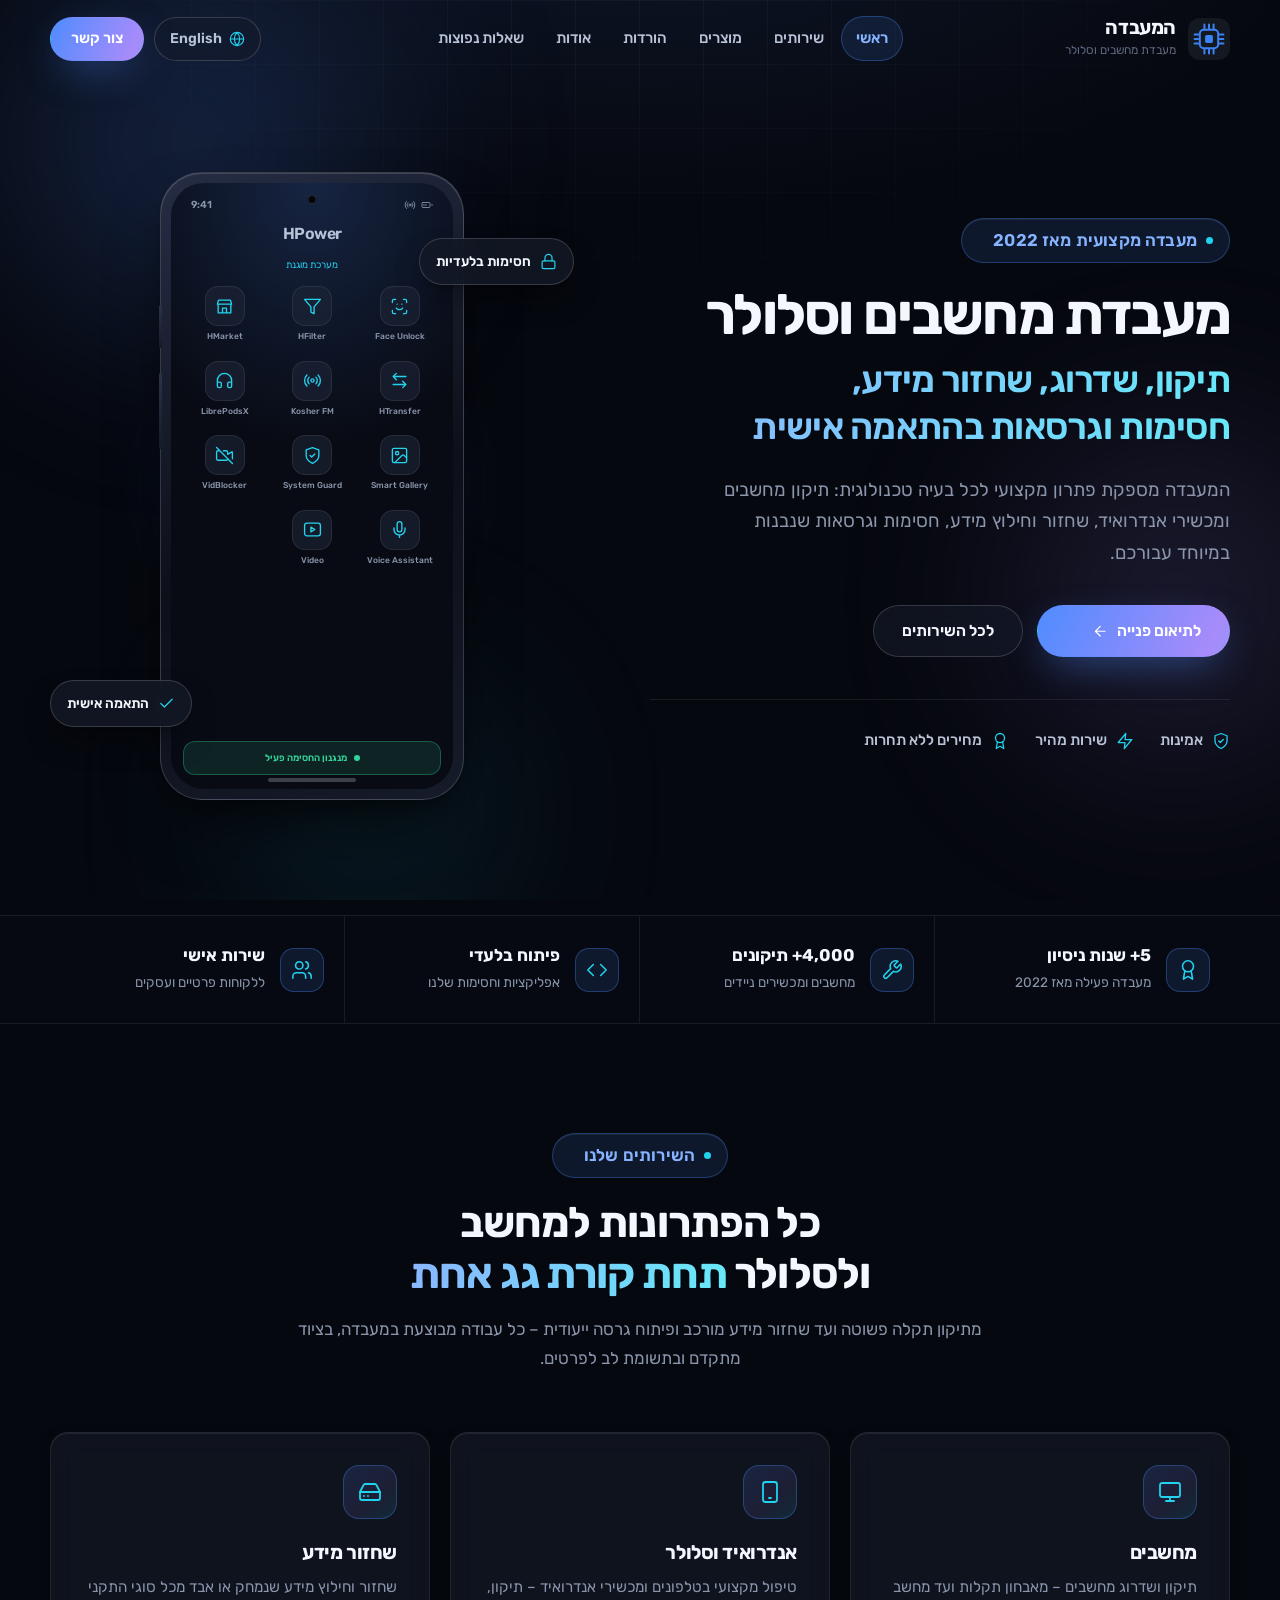
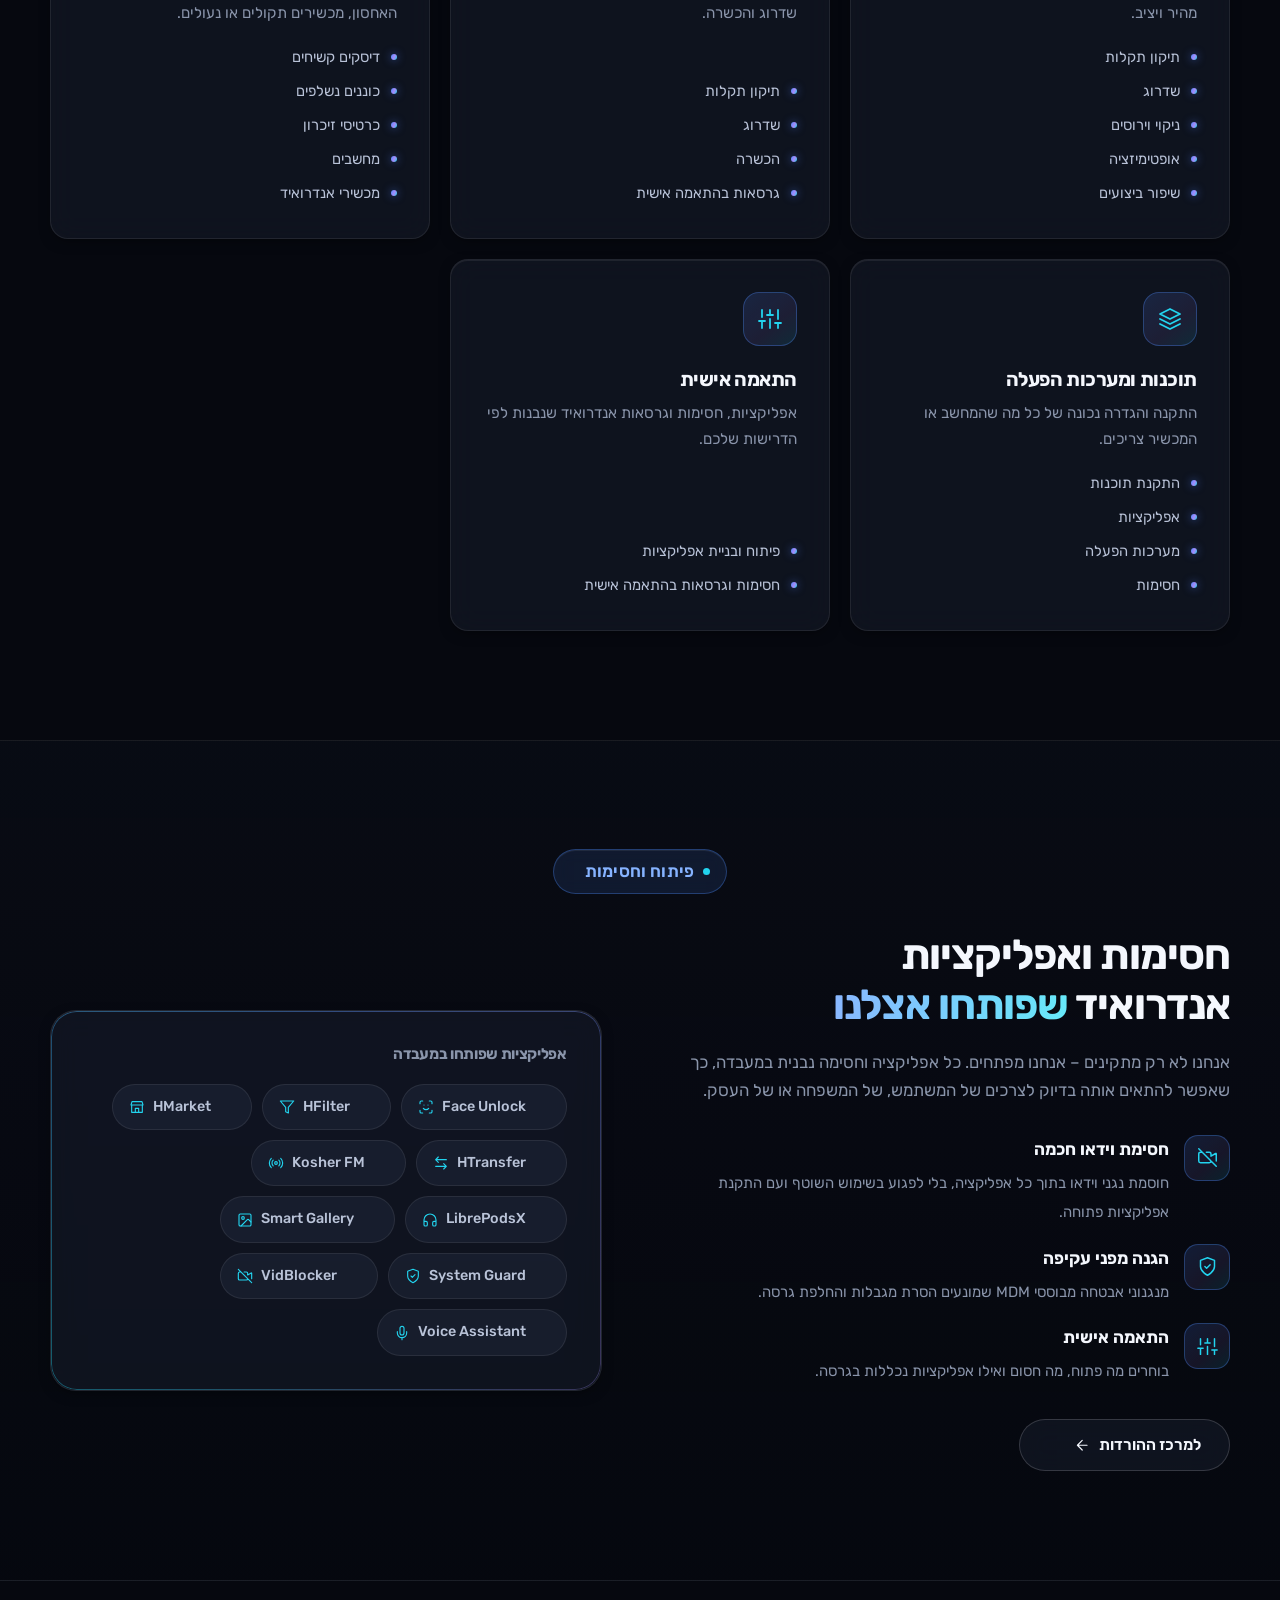
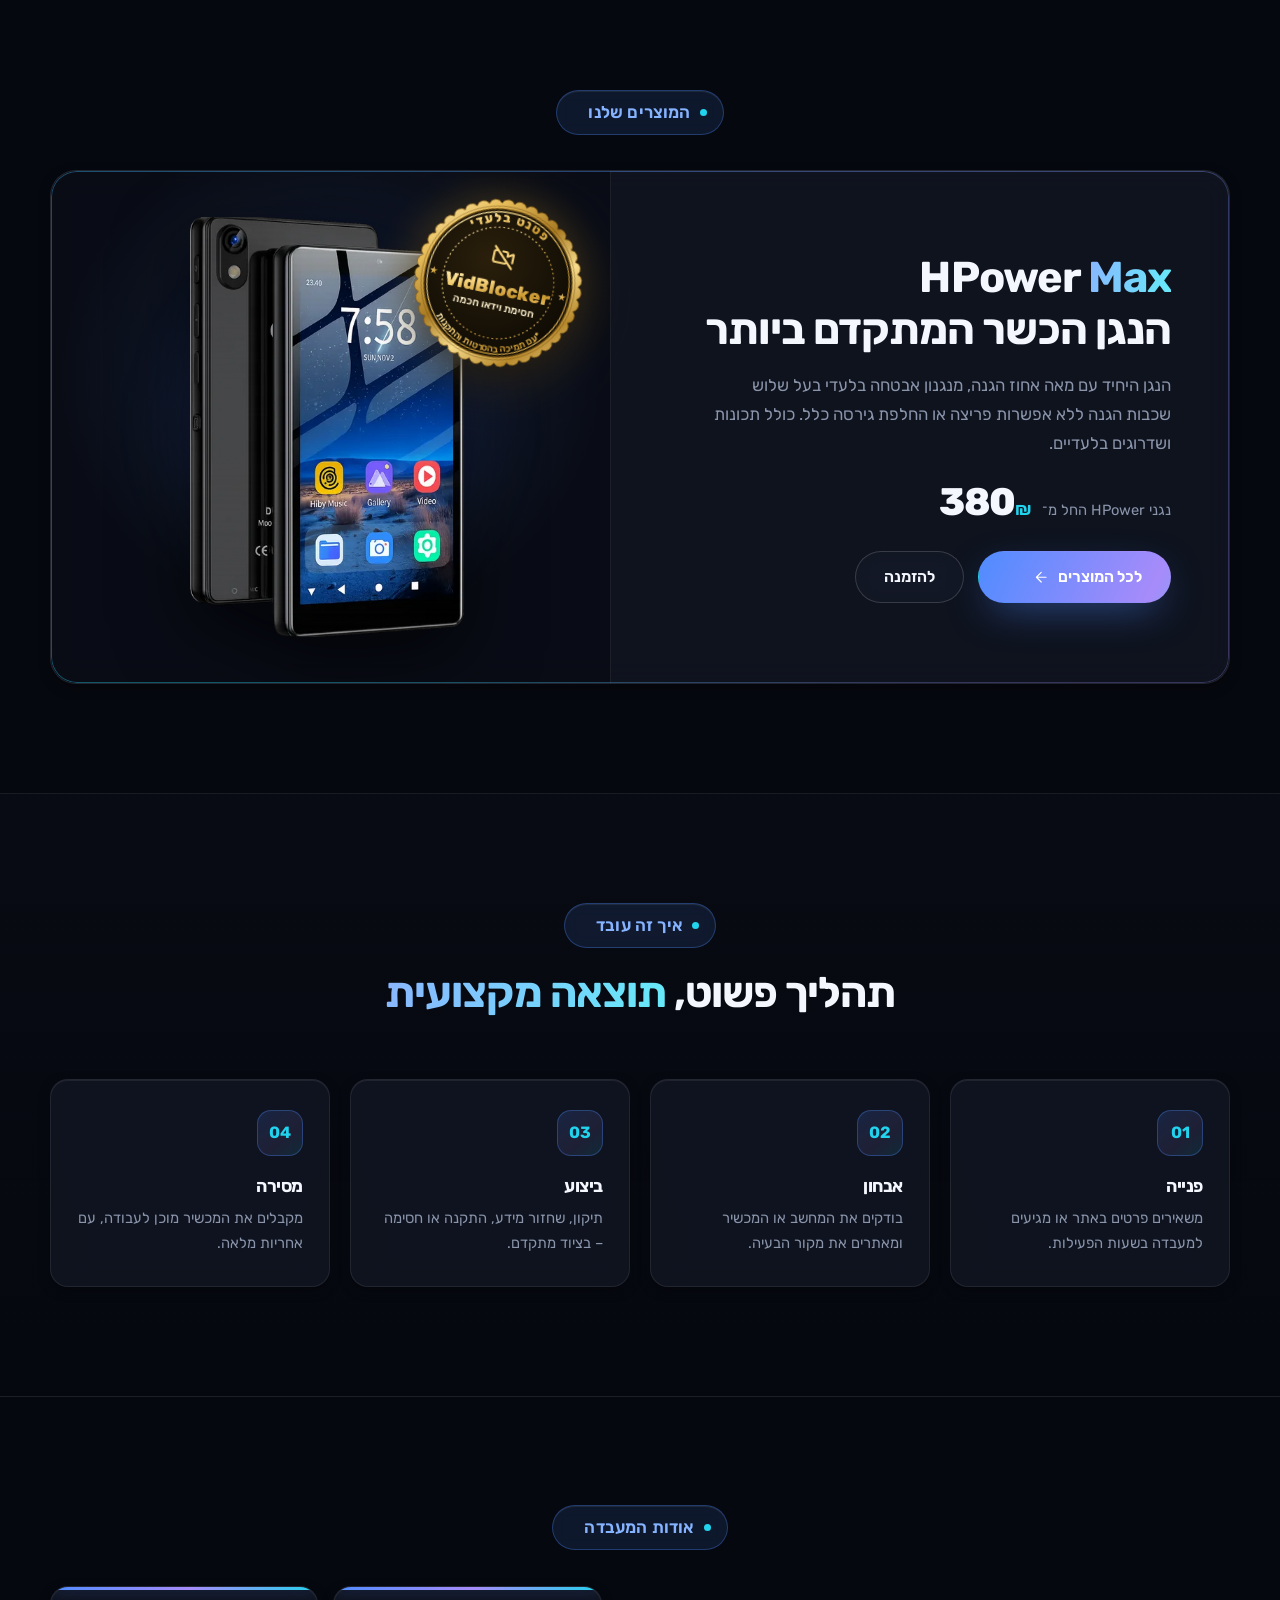
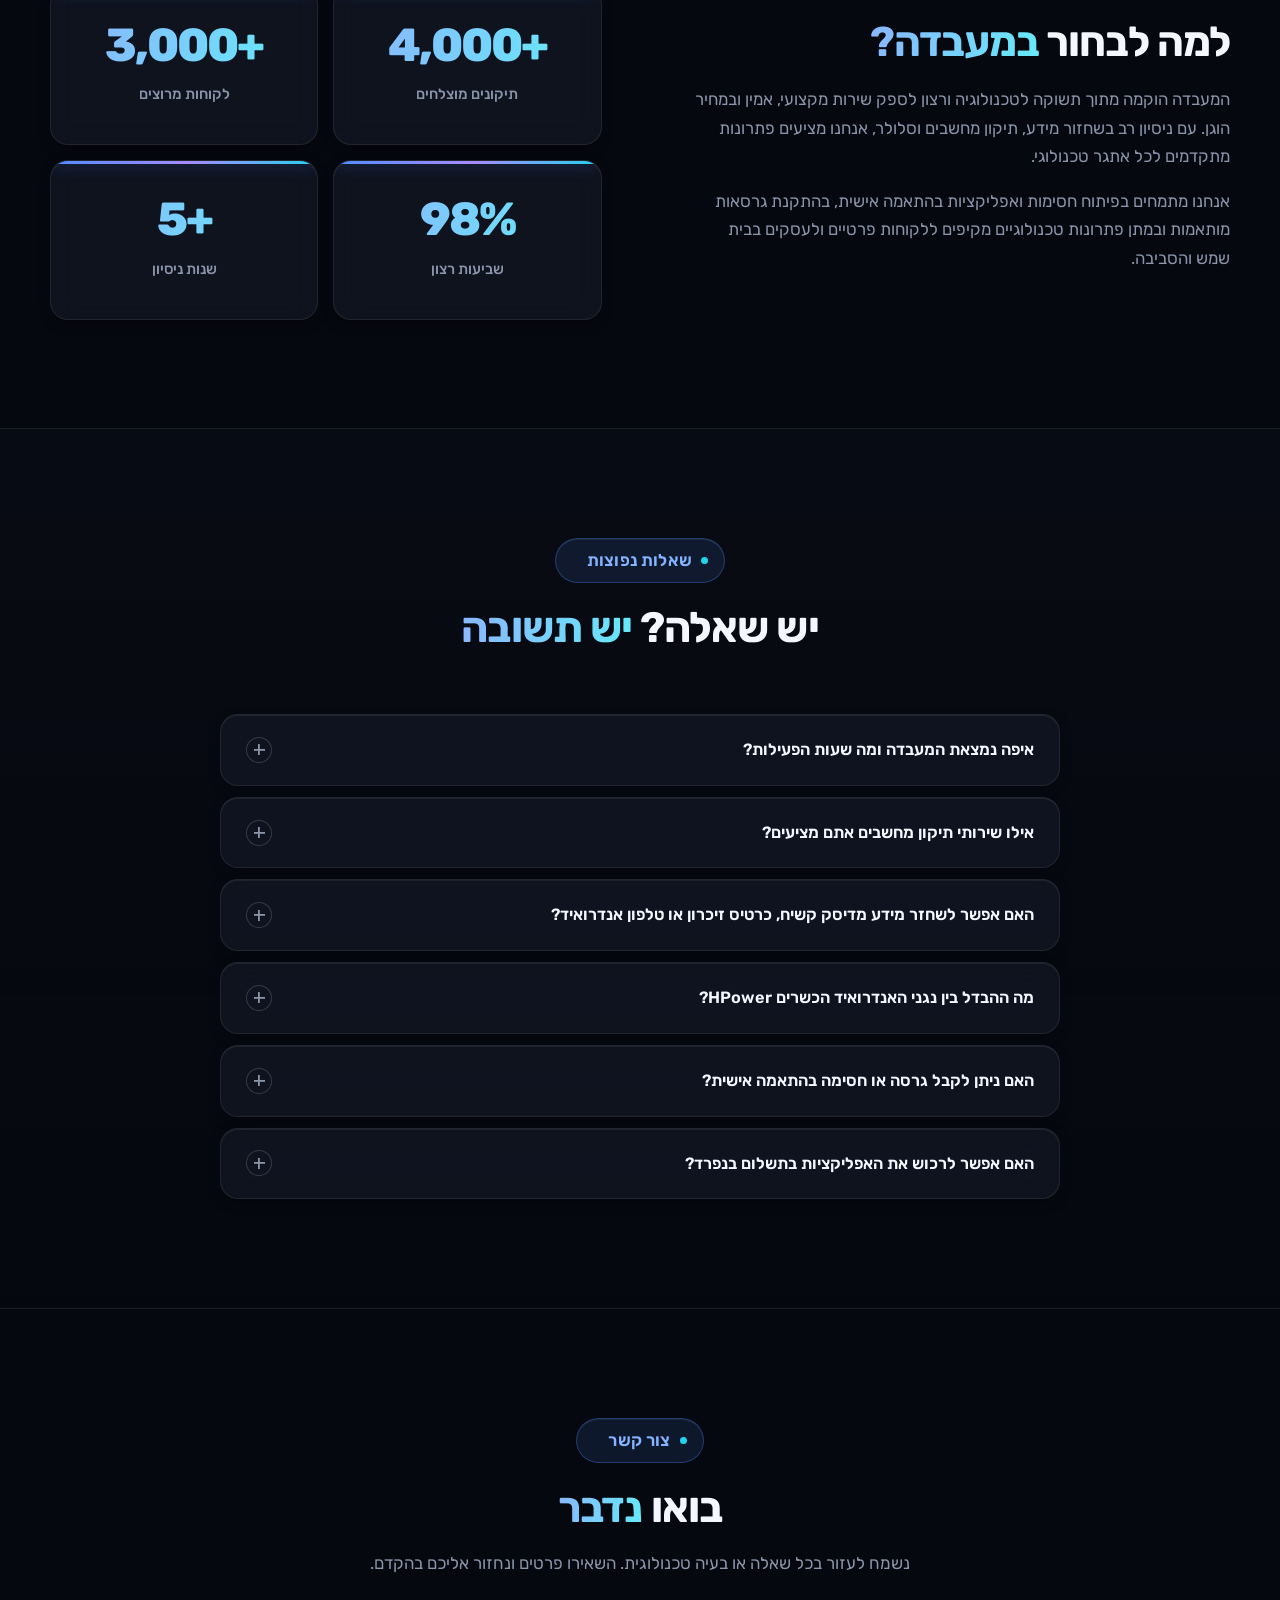
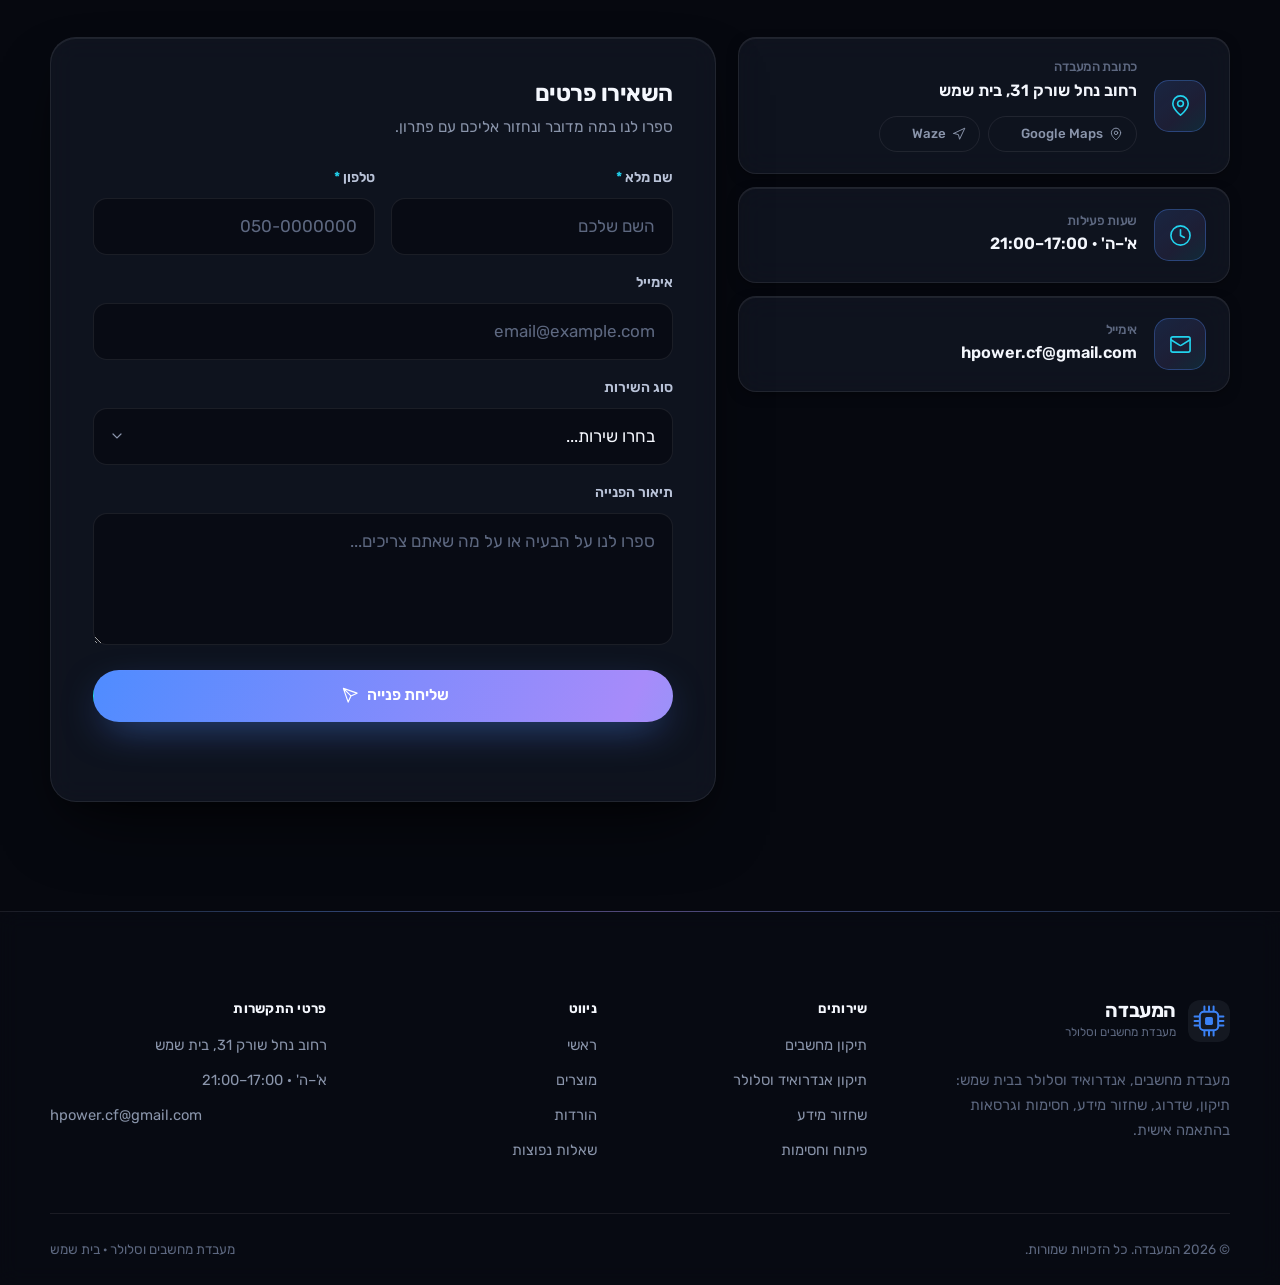
==== commit 76167e8a: "Add VidBlocker seal to HPower Max showcase on home pages Same gold rosette stamp as the products pag" ====
--- a/index.html
+++ b/index.html
@@ -420,6 +420,29 @@
           </div>
           <div class="showcase-media">
             <img src="assets/img/hpower-max-400.webp" srcset="assets/img/hpower-max-400.webp 400w, assets/img/hpower-max-600.webp 600w" sizes="300px" width="400" height="600" loading="lazy" decoding="async" alt="נגן אנדרואיד כשר HPower Max">
+            <div class="patent-seal" role="img" aria-label="פטנט בלעדי: VidBlocker – חסימת וידאו חכמה, עם תמיכה בהסרטות והתקנות">
+              <svg viewBox="0 0 200 200" aria-hidden="true">
+                <defs>
+                  <radialGradient id="seal-face" cx="40%" cy="35%" r="75%"><stop offset="0" stop-color="#2a1f0b"/><stop offset="1" stop-color="#0c0904"/></radialGradient>
+                  <linearGradient id="seal-gold" x1="0" y1="0" x2="1" y2="1"><stop offset="0" stop-color="#fff3c4"/><stop offset=".35" stop-color="#f5d27a"/><stop offset=".7" stop-color="#c9962e"/><stop offset="1" stop-color="#f5d27a"/></linearGradient>
+                  <linearGradient id="seal-rim" x1="0" y1="0" x2="1" y2="1"><stop offset="0" stop-color="#fff6d2"/><stop offset=".22" stop-color="#e9bf5c"/><stop offset=".45" stop-color="#a87a22"/><stop offset=".62" stop-color="#f7dc8c"/><stop offset=".8" stop-color="#b8892c"/><stop offset="1" stop-color="#fbe7a6"/></linearGradient>
+                  <path id="seal-arc-top" d="M 32,100 A 68,68 0 0 1 168,100"/>
+                  <path id="seal-arc-bot" d="M 23,100 A 77,77 0 0 0 177,100"/>
+                </defs>
+                <path class="seal-rim" d="M100.0,11.0A7.8 7.8 0 0 1 113.9,12.1A7.8 7.8 0 0 1 127.5,15.4A7.8 7.8 0 0 1 140.4,20.7A7.8 7.8 0 0 1 152.3,28.0A7.8 7.8 0 0 1 162.9,37.1A7.8 7.8 0 0 1 172.0,47.7A7.8 7.8 0 0 1 179.3,59.6A7.8 7.8 0 0 1 184.6,72.5A7.8 7.8 0 0 1 187.9,86.1A7.8 7.8 0 0 1 189.0,100.0A7.8 7.8 0 0 1 187.9,113.9A7.8 7.8 0 0 1 184.6,127.5A7.8 7.8 0 0 1 179.3,140.4A7.8 7.8 0 0 1 172.0,152.3A7.8 7.8 0 0 1 162.9,162.9A7.8 7.8 0 0 1 152.3,172.0A7.8 7.8 0 0 1 140.4,179.3A7.8 7.8 0 0 1 127.5,184.6A7.8 7.8 0 0 1 113.9,187.9A7.8 7.8 0 0 1 100.0,189.0A7.8 7.8 0 0 1 86.1,187.9A7.8 7.8 0 0 1 72.5,184.6A7.8 7.8 0 0 1 59.6,179.3A7.8 7.8 0 0 1 47.7,172.0A7.8 7.8 0 0 1 37.1,162.9A7.8 7.8 0 0 1 28.0,152.3A7.8 7.8 0 0 1 20.7,140.4A7.8 7.8 0 0 1 15.4,127.5A7.8 7.8 0 0 1 12.1,113.9A7.8 7.8 0 0 1 11.0,100.0A7.8 7.8 0 0 1 12.1,86.1A7.8 7.8 0 0 1 15.4,72.5A7.8 7.8 0 0 1 20.7,59.6A7.8 7.8 0 0 1 28.0,47.7A7.8 7.8 0 0 1 37.1,37.1A7.8 7.8 0 0 1 47.7,28.0A7.8 7.8 0 0 1 59.6,20.7A7.8 7.8 0 0 1 72.5,15.4A7.8 7.8 0 0 1 86.1,12.1A7.8 7.8 0 0 1 100.0,11.0Z"/>
+                <circle class="seal-rim-line" cx="100" cy="100" r="85.5"/>
+                <circle class="seal-face" cx="100" cy="100" r="82"/>
+                <circle class="seal-ring" cx="100" cy="100" r="79" stroke-width="1.2"/>
+                <circle class="seal-ring dotted" cx="100" cy="100" r="62" stroke-width="1.2"/>
+                <text class="seal-arc seal-arc-top"><textPath href="#seal-arc-top" startOffset="50%">פטנט בלעדי</textPath></text>
+                <text class="seal-arc seal-arc-bot"><textPath href="#seal-arc-bot" startOffset="50%">*עם תמיכה בהסרטות והתקנות</textPath></text>
+                <text class="seal-star" x="27" y="104">★</text>
+                <text class="seal-star" x="173" y="104">★</text>
+                <use class="seal-icon" href="#i-video-off" x="87" y="58" width="26" height="26"/>
+                <text class="seal-title" x="100" y="113">VidBlocker</text>
+                <text class="seal-sub" x="100" y="130">חסימת וידאו חכמה</text>
+              </svg>
+            </div>
           </div>
         </div>
       </div>
--- a/assets/css/style.css
+++ b/assets/css/style.css
@@ -842,6 +842,46 @@
 .featured-text > p { color: var(--text-muted); font-size: 1.03rem; margin-bottom: 22px; }
 .featured-text .ticks { margin: 0 0 26px; }
 .featured-buy { display: flex; align-items: center; gap: 18px; flex-wrap: wrap; }
+
+/* חותמת יוקרה עגולה — פטנט VidBlocker */
+.patent-seal {
+  --gold-2: #f5d27a; --gold-3: #c9962e;
+  position: absolute; z-index: 3; inset-block-start: 22px; inset-inline-end: 22px;
+  width: clamp(140px, 15vw, 180px); aspect-ratio: 1;
+  transform: rotate(12deg);
+  filter: drop-shadow(0 14px 22px rgba(0, 0, 0, 0.55)) drop-shadow(0 0 18px rgba(201, 150, 46, 0.35));
+  animation: seal-in 0.9s cubic-bezier(.2, 1.4, .4, 1) 0.4s both;
+}
+[dir="ltr"] .patent-seal { transform: rotate(-12deg); }
+.patent-seal svg { position: relative; display: block; width: 100%; height: 100%; overflow: visible; }
+/* מסגרת רוזטה מזהב מלוטש — מסתובבת לאט כך שהברק נע עליה */
+.seal-rim {
+  fill: url(#seal-rim); stroke: #7a5414; stroke-width: 0.8;
+  transform-box: view-box; transform-origin: 50% 50%; animation: seal-turn 30s linear infinite;
+}
+.seal-rim-line { fill: none; stroke: rgba(90, 60, 10, 0.55); stroke-width: 0.8; }
+.seal-face { fill: url(#seal-face); stroke: #5c3f0c; stroke-width: 1.4; }
+.seal-ring { fill: none; stroke: url(#seal-gold); }
+.seal-ring.dotted { stroke-dasharray: 1 4; stroke-linecap: round; }
+.patent-seal text { fill: url(#seal-gold); font-family: inherit; text-anchor: middle; }
+.seal-arc-top { font-size: 14px; font-weight: 800; letter-spacing: 1.5px; }
+.seal-arc-bot { font-size: 10.5px; font-weight: 600; }
+.seal-star { font-size: 11px; }
+.seal-icon { fill: none; stroke: var(--gold-2); stroke-width: 2.2; stroke-linecap: round; stroke-linejoin: round; }
+.patent-seal .seal-title { font-size: 21px; font-weight: 800; }
+.patent-seal .seal-sub { fill: #f3e6c4; font-size: 11.5px; font-weight: 600; }
+/* באנגלית הטקסט ארוך יותר — מקטינים כדי שיישב בתוך הטבעת */
+:lang(en) .seal-arc-top { font-size: 12.5px; letter-spacing: 1px; }
+:lang(en) .seal-arc-bot { font-size: 9.5px; }
+:lang(en) .patent-seal .seal-sub { font-size: 9.4px; }
+@keyframes seal-turn { to { transform: rotate(360deg); } }
+@keyframes seal-in { from { opacity: 0; scale: 1.6; } }
+/* בדף הראשי התמונה בצד השני של הבועה — החותמת עוברת לצד הפנימי (לכיוון הטקסט) */
+.showcase-media .patent-seal { inset-inline-end: auto; inset-inline-start: 22px; }
+@media (max-width: 640px) {
+  .patent-seal { width: 132px; inset-block-start: 14px; inset-inline-end: 12px; }
+  .showcase-media .patent-seal { inset-inline-end: auto; inset-inline-start: 12px; }
+}
 
 .badge {
   display: inline-flex; align-items: center; justify-content: center; gap: 6px; padding: 5px 12px; border-radius: 999px;
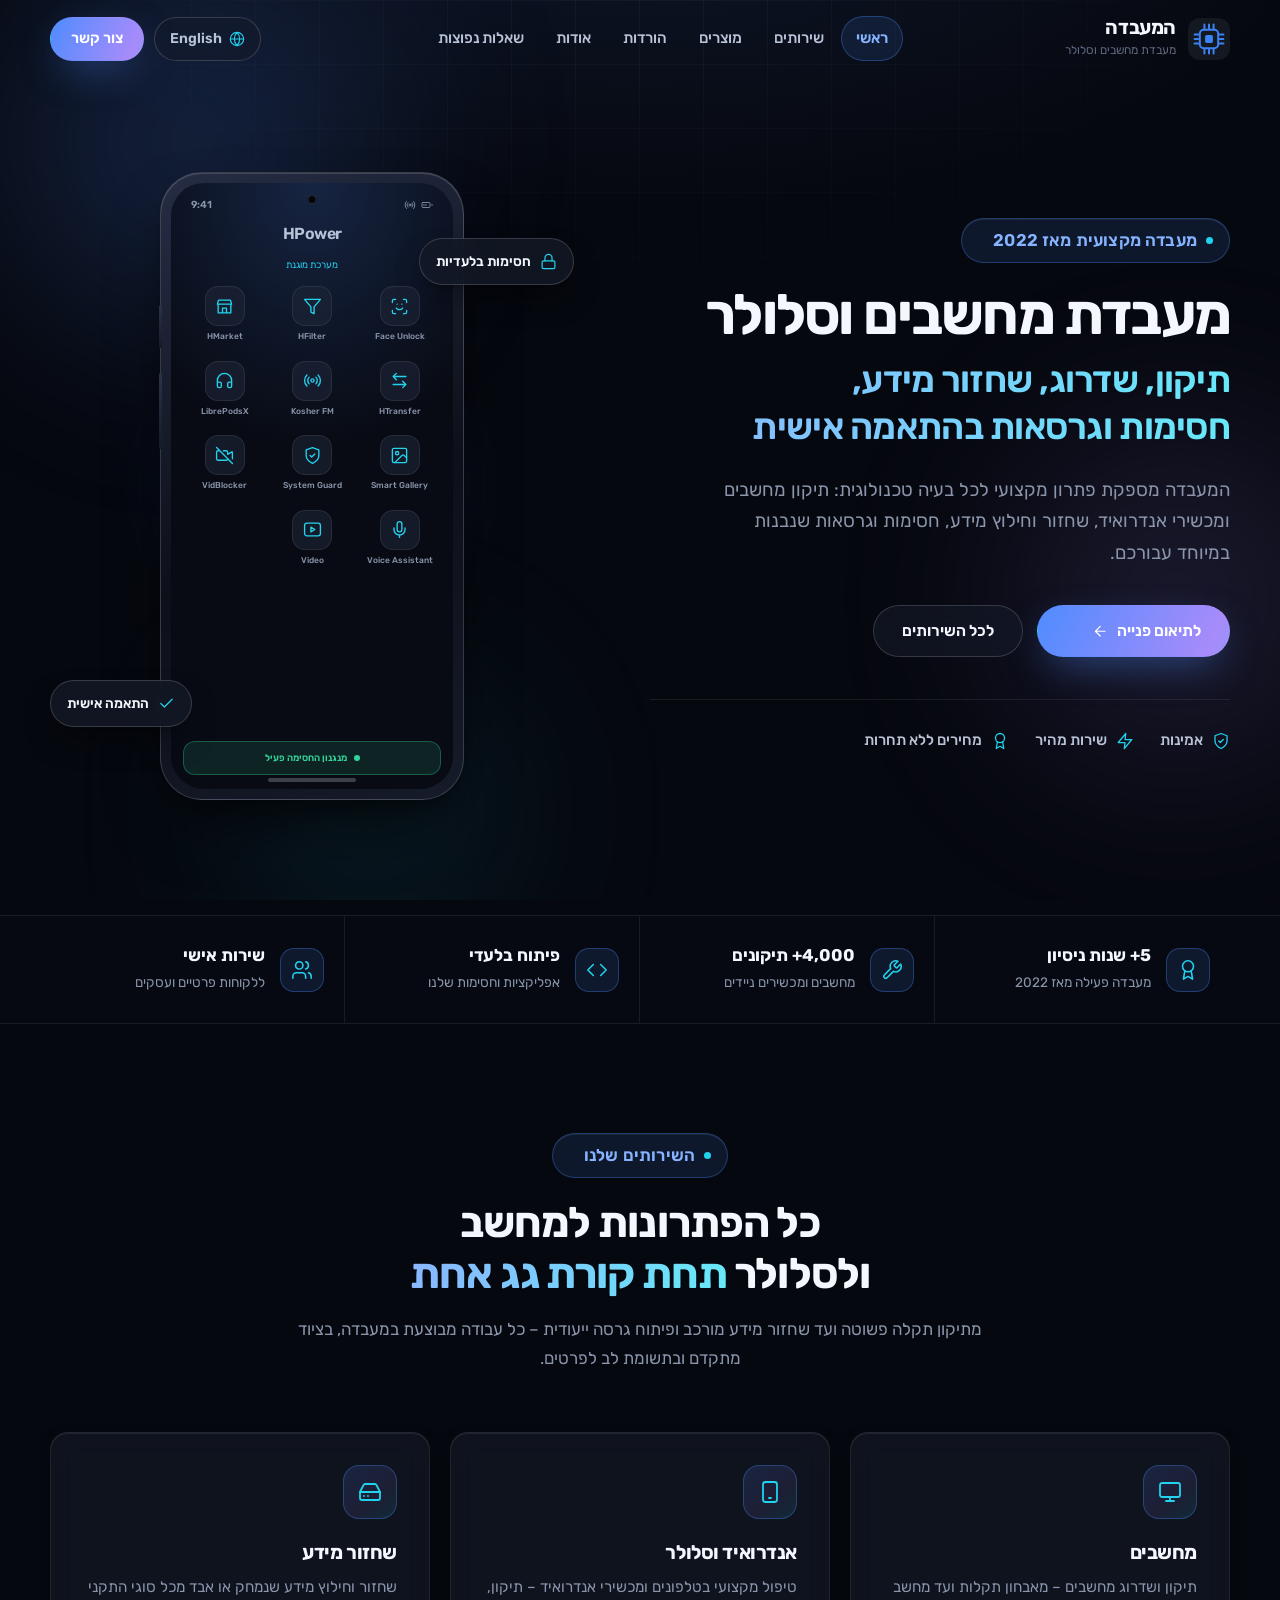
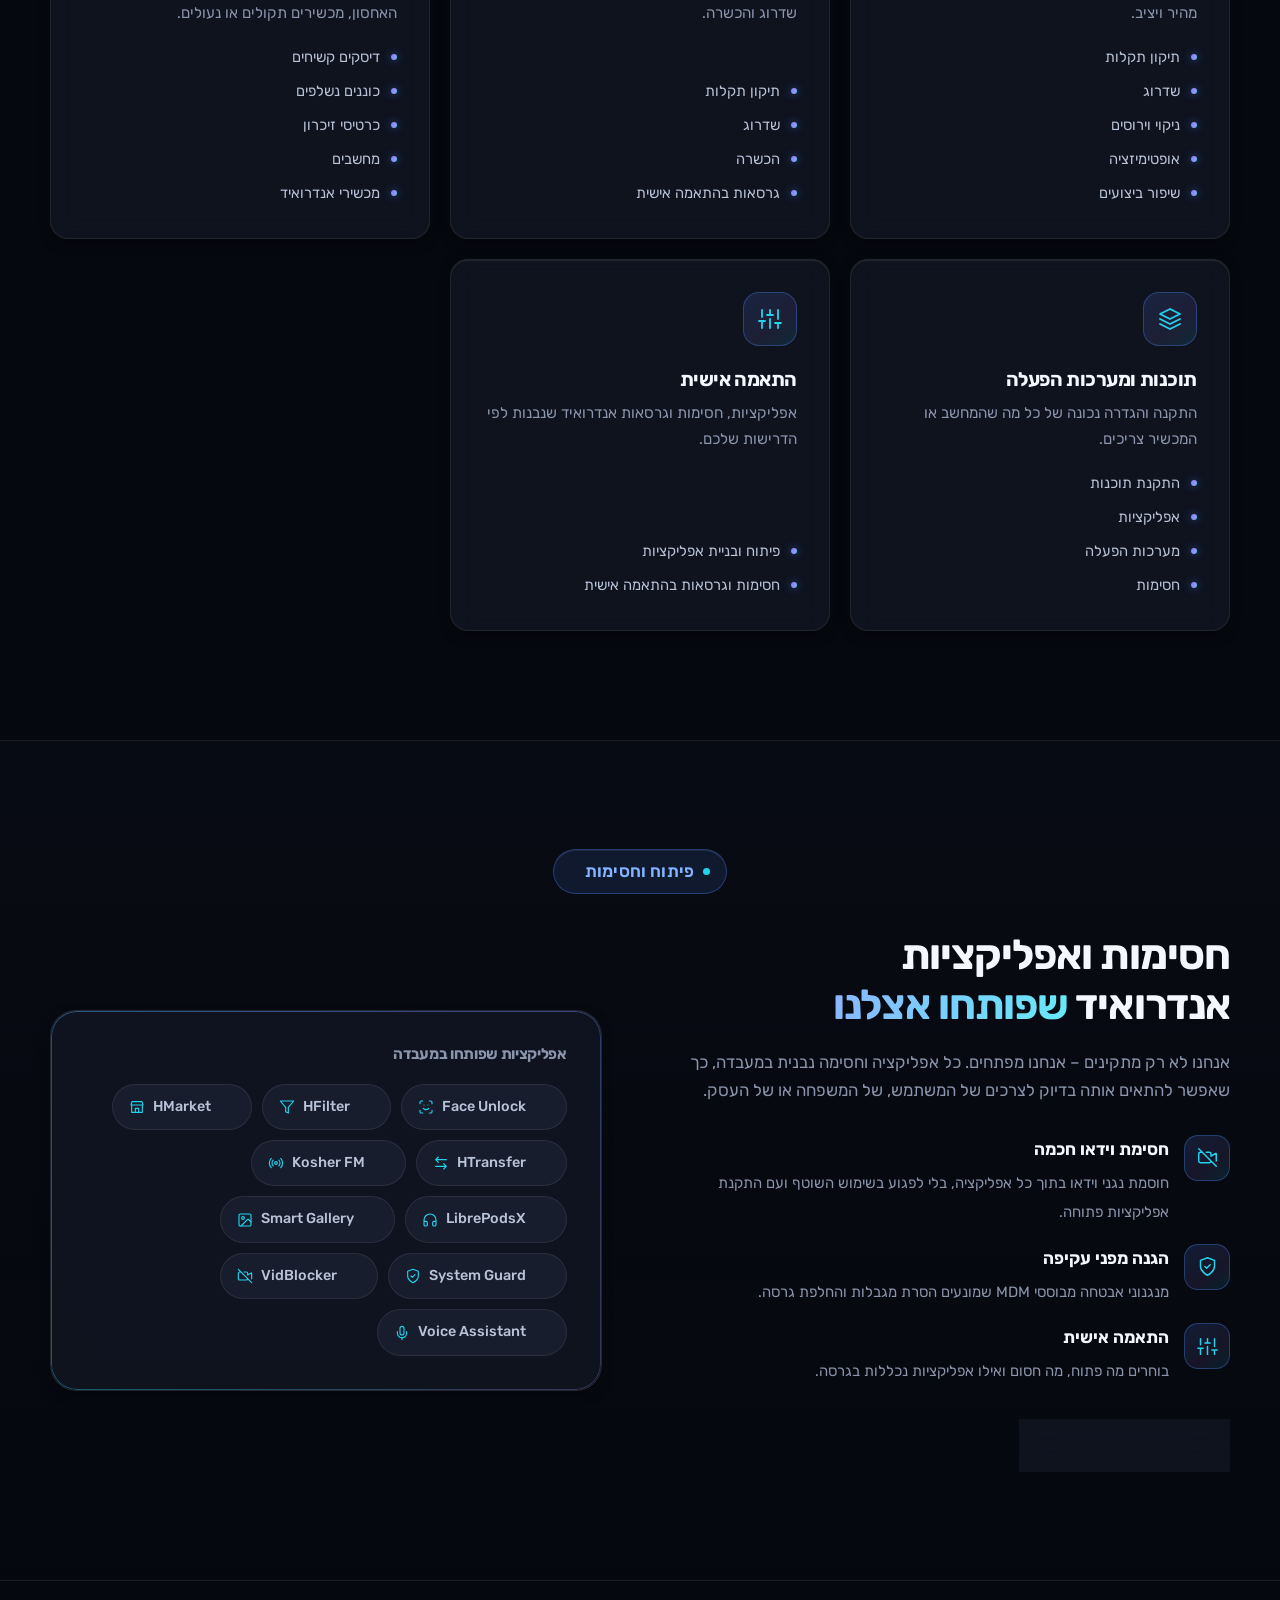
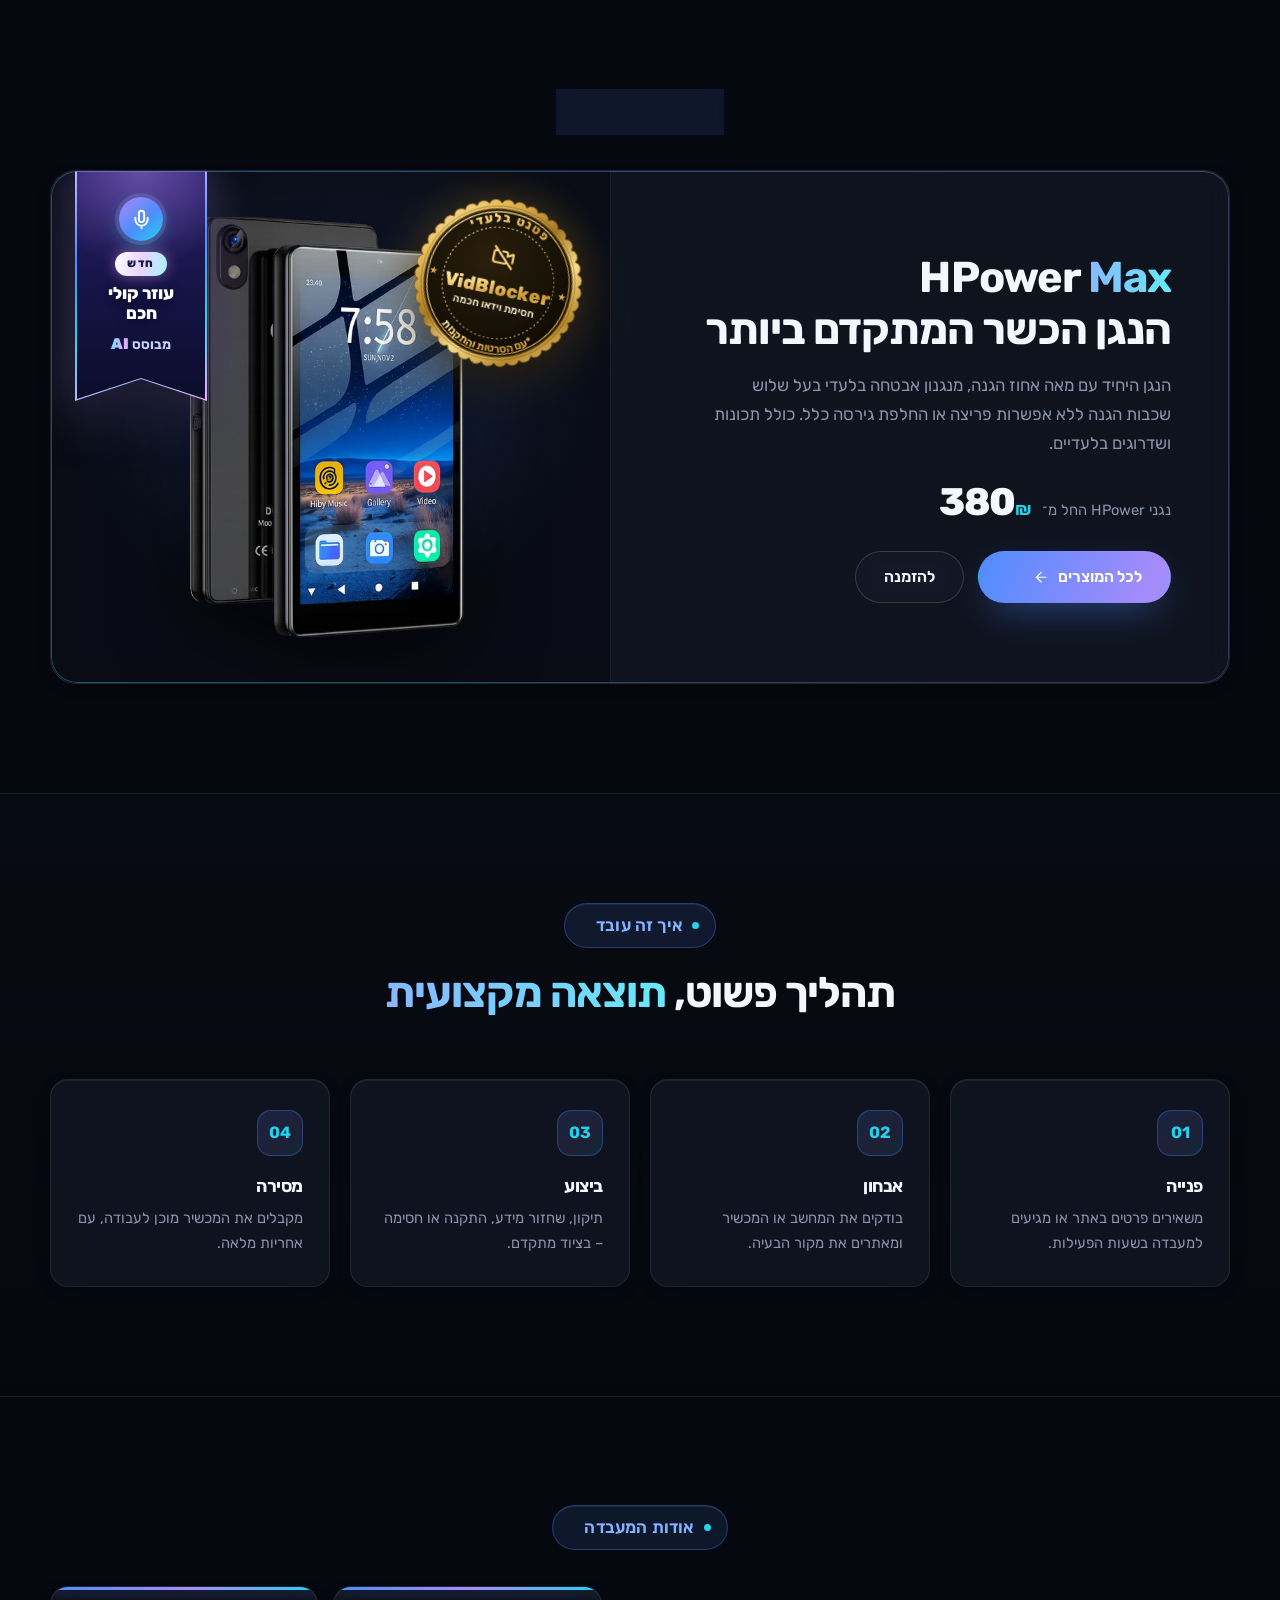
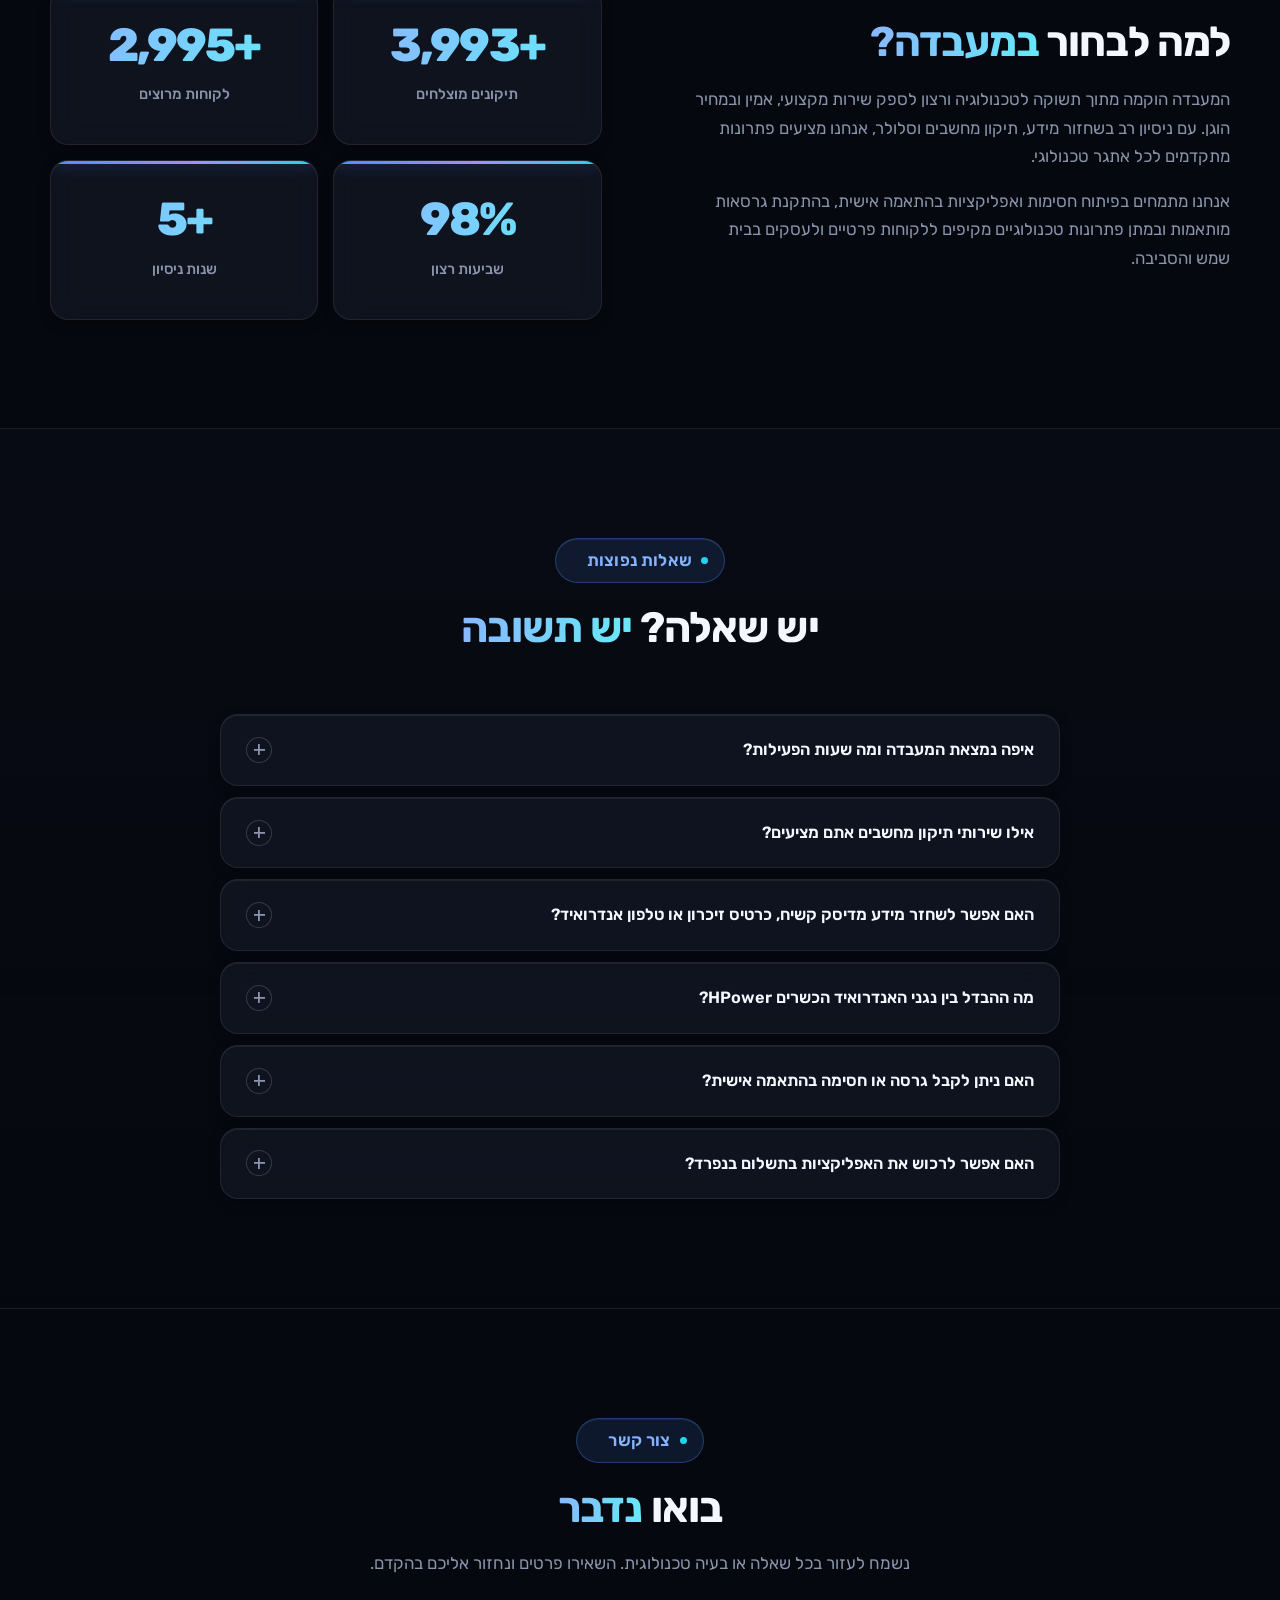
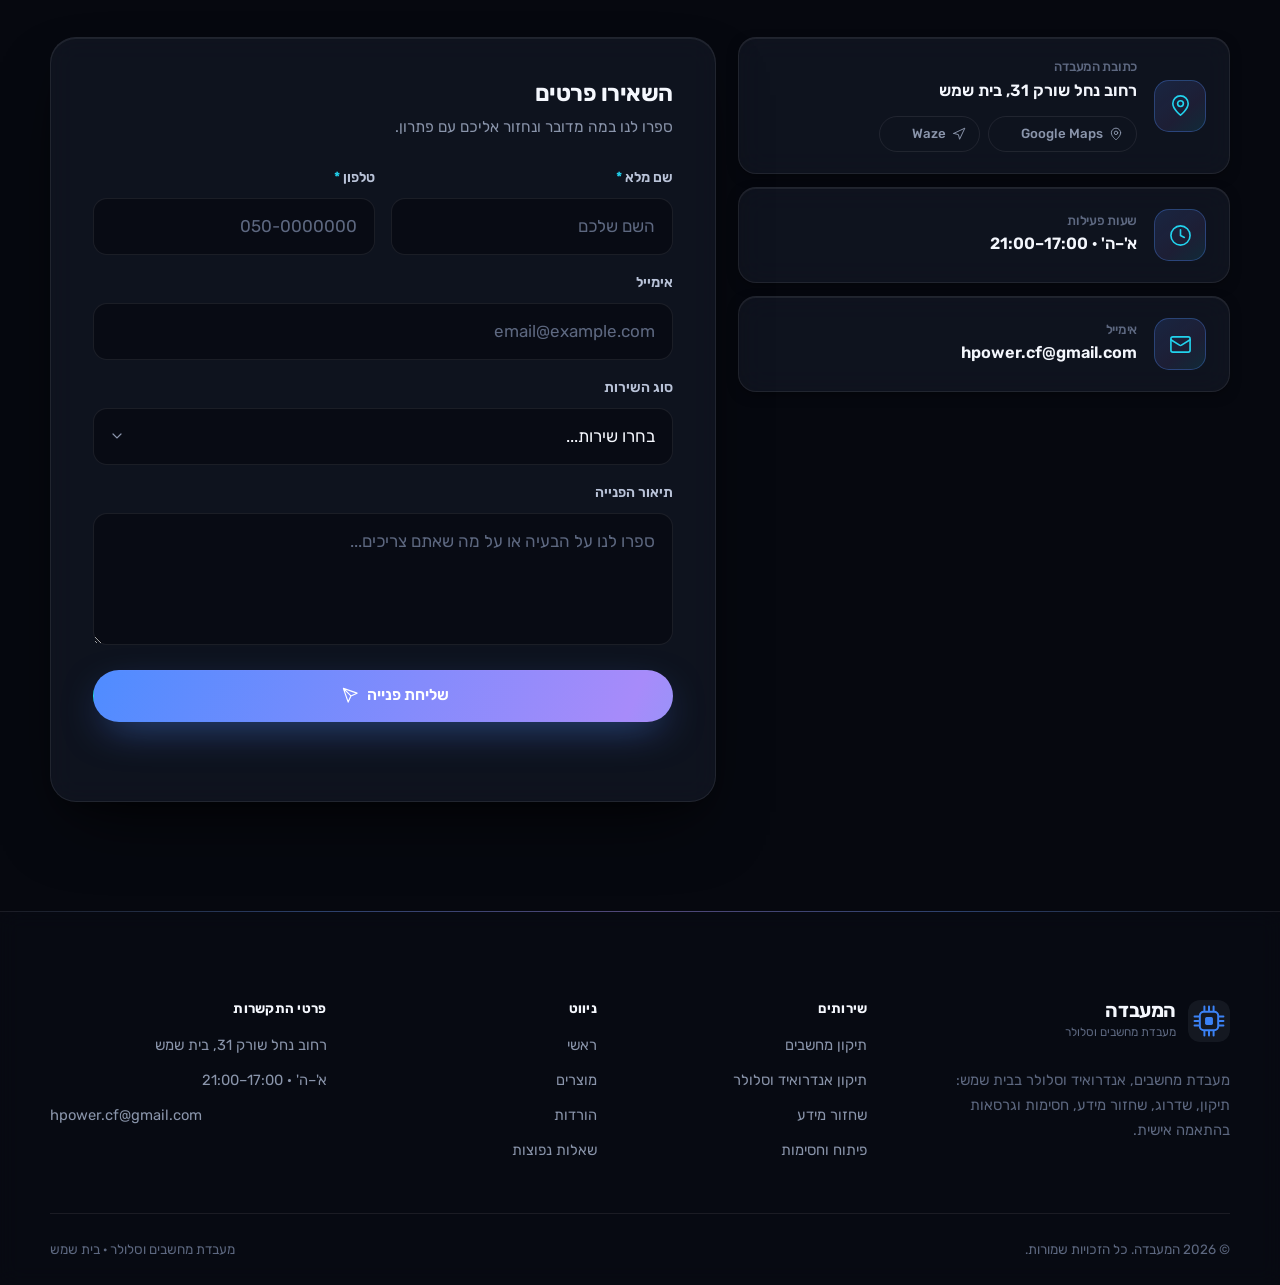
==== commit 9437e646: "Add AI voice assistant pennant and update downloads apps - Hanging "new: smart AI voice assistant" p" ====
--- a/index.html
+++ b/index.html
@@ -419,8 +419,16 @@
             </div>
           </div>
           <div class="showcase-media">
+            <div class="ai-pennant" role="img" aria-label="חדש: עוזר קולי חכם מבוסס AI">
+              <div class="ai-pennant-body">
+                <span class="ai-pennant-icon" aria-hidden="true"><svg class="icon"><use href="#i-mic"/></svg></span>
+                <span class="ai-pennant-new">חדש</span>
+                <span class="ai-pennant-title">עוזר קולי<br>חכם</span>
+                <span class="ai-pennant-ai">מבוסס <b>AI</b></span>
+              </div>
+            </div>
             <img src="assets/img/hpower-max-400.webp" srcset="assets/img/hpower-max-400.webp 400w, assets/img/hpower-max-600.webp 600w" sizes="300px" width="400" height="600" loading="lazy" decoding="async" alt="נגן אנדרואיד כשר HPower Max">
-            <div class="patent-seal" role="img" aria-label="פטנט בלעדי: VidBlocker – חסימת וידאו חכמה, עם תמיכה בהסרטות והתקנות">
+            <div class="patent-seal" role="img" aria-label="פטנט בלעדי: VidBlocker – חסימת וידאו חכמה, עם הסרטות והתקנות">
               <svg viewBox="0 0 200 200" aria-hidden="true">
                 <defs>
                   <radialGradient id="seal-face" cx="40%" cy="35%" r="75%"><stop offset="0" stop-color="#2a1f0b"/><stop offset="1" stop-color="#0c0904"/></radialGradient>
@@ -435,7 +443,7 @@
                 <circle class="seal-ring" cx="100" cy="100" r="79" stroke-width="1.2"/>
                 <circle class="seal-ring dotted" cx="100" cy="100" r="62" stroke-width="1.2"/>
                 <text class="seal-arc seal-arc-top"><textPath href="#seal-arc-top" startOffset="50%">פטנט בלעדי</textPath></text>
-                <text class="seal-arc seal-arc-bot"><textPath href="#seal-arc-bot" startOffset="50%">*עם תמיכה בהסרטות והתקנות</textPath></text>
+                <text class="seal-arc seal-arc-bot"><textPath href="#seal-arc-bot" startOffset="50%">*עם הסרטות והתקנות</textPath></text>
                 <text class="seal-star" x="27" y="104">★</text>
                 <text class="seal-star" x="173" y="104">★</text>
                 <use class="seal-icon" href="#i-video-off" x="87" y="58" width="26" height="26"/>
--- a/assets/css/style.css
+++ b/assets/css/style.css
@@ -843,6 +843,75 @@
 .featured-text .ticks { margin: 0 0 26px; }
 .featured-buy { display: flex; align-items: center; gap: 18px; flex-wrap: wrap; }
 
+/* דגלון יוקרה תלוי — עוזר קולי AI חדש, יורד מהקצה העליון של הבועה */
+.ai-pennant {
+  position: absolute; z-index: 4; inset-block-start: 0; inset-inline-end: clamp(26px, 4vw, 52px);
+  width: 132px; transform-origin: 50% 0;
+  filter: drop-shadow(0 18px 24px rgba(0, 0, 0, 0.55)) drop-shadow(0 0 20px rgba(167, 139, 250, 0.4));
+  animation: pennant-drop 1.2s cubic-bezier(.25, 1.45, .45, 1) 0.5s both, pennant-sway 7s ease-in-out 1.9s infinite;
+}
+.ai-pennant-body {
+  --notch: 22px;
+  position: relative; isolation: isolate; overflow: hidden;
+  display: flex; flex-direction: column; align-items: center; gap: 7px;
+  padding: 26px 12px calc(var(--notch) + 22px); text-align: center;
+  /* מסגרת קשת-בענן: הרקע הוא הגבול, ‎::before הוא הפנים הכהה */
+  background: linear-gradient(170deg, #c4b5fd, #4f8cff 35%, #22d3ee 65%, #f0abfc);
+  clip-path: polygon(0 0, 100% 0, 100% 100%, 50% calc(100% - var(--notch)), 0 100%);
+}
+.ai-pennant-body::before {
+  content: ""; position: absolute; inset: 0 2px 2px; z-index: -2;
+  background:
+    radial-gradient(120% 60% at 50% 0, rgba(167, 139, 250, 0.45), transparent 70%),
+    linear-gradient(180deg, #2a1b63, #151446 55%, #0b0d2a);
+  clip-path: polygon(0 0, 100% 0, 100% 100%, 50% calc(100% - var(--notch) + 1px), 0 100%);
+}
+/* ברק שחולף מלמעלה למטה */
+.ai-pennant-body::after {
+  content: ""; position: absolute; inset: -40% 0; z-index: -1; pointer-events: none;
+  background: linear-gradient(170deg, transparent 38%, rgba(255, 255, 255, 0.2) 50%, transparent 62%);
+  transform: translateY(-70%); animation: pennant-shine 6s ease-in-out 2.2s infinite;
+}
+.ai-pennant-icon {
+  display: grid; place-items: center; width: 44px; height: 44px; border-radius: 50%;
+  background: linear-gradient(140deg, #a78bfa, #4f8cff 55%, #22d3ee);
+  box-shadow: 0 0 0 4px rgba(196, 181, 253, 0.16), 0 6px 16px rgba(34, 211, 238, 0.35);
+  animation: pennant-pulse 2.6s ease-in-out infinite;
+}
+.ai-pennant-icon .icon { width: 21px; height: 21px; stroke: #fff; stroke-width: 2.2; }
+.ai-pennant-new {
+  margin-top: 4px; padding: 2px 12px; border-radius: 999px;
+  font-size: 0.72rem; font-weight: 800; letter-spacing: 0.12em; text-transform: uppercase;
+  color: #1b1446; background: linear-gradient(100deg, #fff, #e9d5ff 50%, #a5f3fc);
+  box-shadow: 0 0 14px rgba(240, 171, 252, 0.45);
+}
+.ai-pennant-title { font-size: 1.06rem; font-weight: 800; line-height: 1.2; color: #fff; text-shadow: 0 2px 10px rgba(0, 0, 0, 0.5); }
+.ai-pennant-ai { font-size: 0.84rem; font-weight: 700; color: #c7d2fe; }
+.ai-pennant-ai b {
+  font-size: 1.15em; font-weight: 900;
+  background: linear-gradient(100deg, #67e8f9, #c4b5fd 50%, #f0abfc);
+  -webkit-background-clip: text; background-clip: text; color: transparent;
+}
+:lang(en) .ai-pennant-title { font-size: 0.98rem; }
+/* בדף הבית הדגלון יורד בפינה החיצונית של התמונה, והחותמת עוברת לפינה הפנימית */
+.showcase-media .ai-pennant { inset-inline-end: clamp(16px, 2vw, 24px); }
+/* כשהבועה בשני טורים הדגלון יושב מעל צד הטקסט — שומרים לו מקום שהכותרת לא תיכנס מתחתיו */
+@media (min-width: 961px) {
+  .featured-text .badge-row, .featured-text h2 { padding-inline-end: clamp(150px, 15vw, 180px); }
+}
+@keyframes pennant-drop { from { translate: 0 -110%; } }
+@keyframes pennant-sway { 0%, 100% { rotate: -1.2deg; } 50% { rotate: 1.2deg; } }
+@keyframes pennant-shine { 0%, 50% { transform: translateY(-70%); } 100% { transform: translateY(70%); } }
+@keyframes pennant-pulse { 50% { box-shadow: 0 0 0 9px rgba(196, 181, 253, 0), 0 6px 16px rgba(34, 211, 238, 0.35); } }
+@media (max-width: 640px) {
+  .ai-pennant { width: 106px; inset-inline-end: 16px; }
+  .ai-pennant-body { --notch: 16px; gap: 5px; padding: 18px 8px calc(var(--notch) + 16px); }
+  .ai-pennant-icon { width: 36px; height: 36px; }
+  .ai-pennant-icon .icon { width: 18px; height: 18px; }
+  .ai-pennant-title { font-size: 0.9rem; }
+  :lang(en) .ai-pennant-title { font-size: 0.84rem; }
+  .ai-pennant-ai { font-size: 0.74rem; }
+}
 /* חותמת יוקרה עגולה — פטנט VidBlocker */
 .patent-seal {
   --gold-2: #f5d27a; --gold-3: #c9962e;
@@ -865,22 +934,22 @@
 .seal-ring.dotted { stroke-dasharray: 1 4; stroke-linecap: round; }
 .patent-seal text { fill: url(#seal-gold); font-family: inherit; text-anchor: middle; }
 .seal-arc-top { font-size: 14px; font-weight: 800; letter-spacing: 1.5px; }
-.seal-arc-bot { font-size: 10.5px; font-weight: 600; }
+.seal-arc-bot { font-size: 12px; font-weight: 700; }
 .seal-star { font-size: 11px; }
 .seal-icon { fill: none; stroke: var(--gold-2); stroke-width: 2.2; stroke-linecap: round; stroke-linejoin: round; }
 .patent-seal .seal-title { font-size: 21px; font-weight: 800; }
 .patent-seal .seal-sub { fill: #f3e6c4; font-size: 11.5px; font-weight: 600; }
 /* באנגלית הטקסט ארוך יותר — מקטינים כדי שיישב בתוך הטבעת */
 :lang(en) .seal-arc-top { font-size: 12.5px; letter-spacing: 1px; }
-:lang(en) .seal-arc-bot { font-size: 9.5px; }
+:lang(en) .seal-arc-bot { font-size: 11px; }
 :lang(en) .patent-seal .seal-sub { font-size: 9.4px; }
 @keyframes seal-turn { to { transform: rotate(360deg); } }
 @keyframes seal-in { from { opacity: 0; scale: 1.6; } }
-/* בדף הראשי התמונה בצד השני של הבועה — החותמת עוברת לצד הפנימי (לכיוון הטקסט) */
-.showcase-media .patent-seal { inset-inline-end: auto; inset-inline-start: 22px; }
+/* בשתי הבועות החותמת בצד inline-start של התמונה: בדף המוצרים זו הפינה החיצונית, בדף הבית הפנימית (הדגלון בחיצונית) */
+.featured-media .patent-seal, .showcase-media .patent-seal { inset-inline-end: auto; inset-inline-start: 22px; }
 @media (max-width: 640px) {
   .patent-seal { width: 132px; inset-block-start: 14px; inset-inline-end: 12px; }
-  .showcase-media .patent-seal { inset-inline-end: auto; inset-inline-start: 12px; }
+  .featured-media .patent-seal, .showcase-media .patent-seal { inset-inline-end: auto; inset-inline-start: 12px; }
 }
 
 .badge {
@@ -932,6 +1001,7 @@
 .spec-rows li, .feature-rows li { display: flex; align-items: flex-start; gap: 9px; font-size: 0.88rem; line-height: 1.55; color: var(--text-body); }
 .spec-rows li::before, .feature-rows li::before { content: ""; flex-shrink: 0; width: 4px; height: 4px; margin-top: 0.68em; border-radius: 50%; background: var(--text-faint); }
 .feature-rows li::before { background: var(--grad); box-shadow: 0 0 7px rgba(79, 140, 255, 0.6); }
+.feature-rows .feature-new { flex: none; padding: 0 8px; font-size: 0.7rem; margin-top: 2px; }
 
 .more { margin-top: auto; border-top: 1px solid var(--border); margin-bottom: 14px; }
 .more summary {
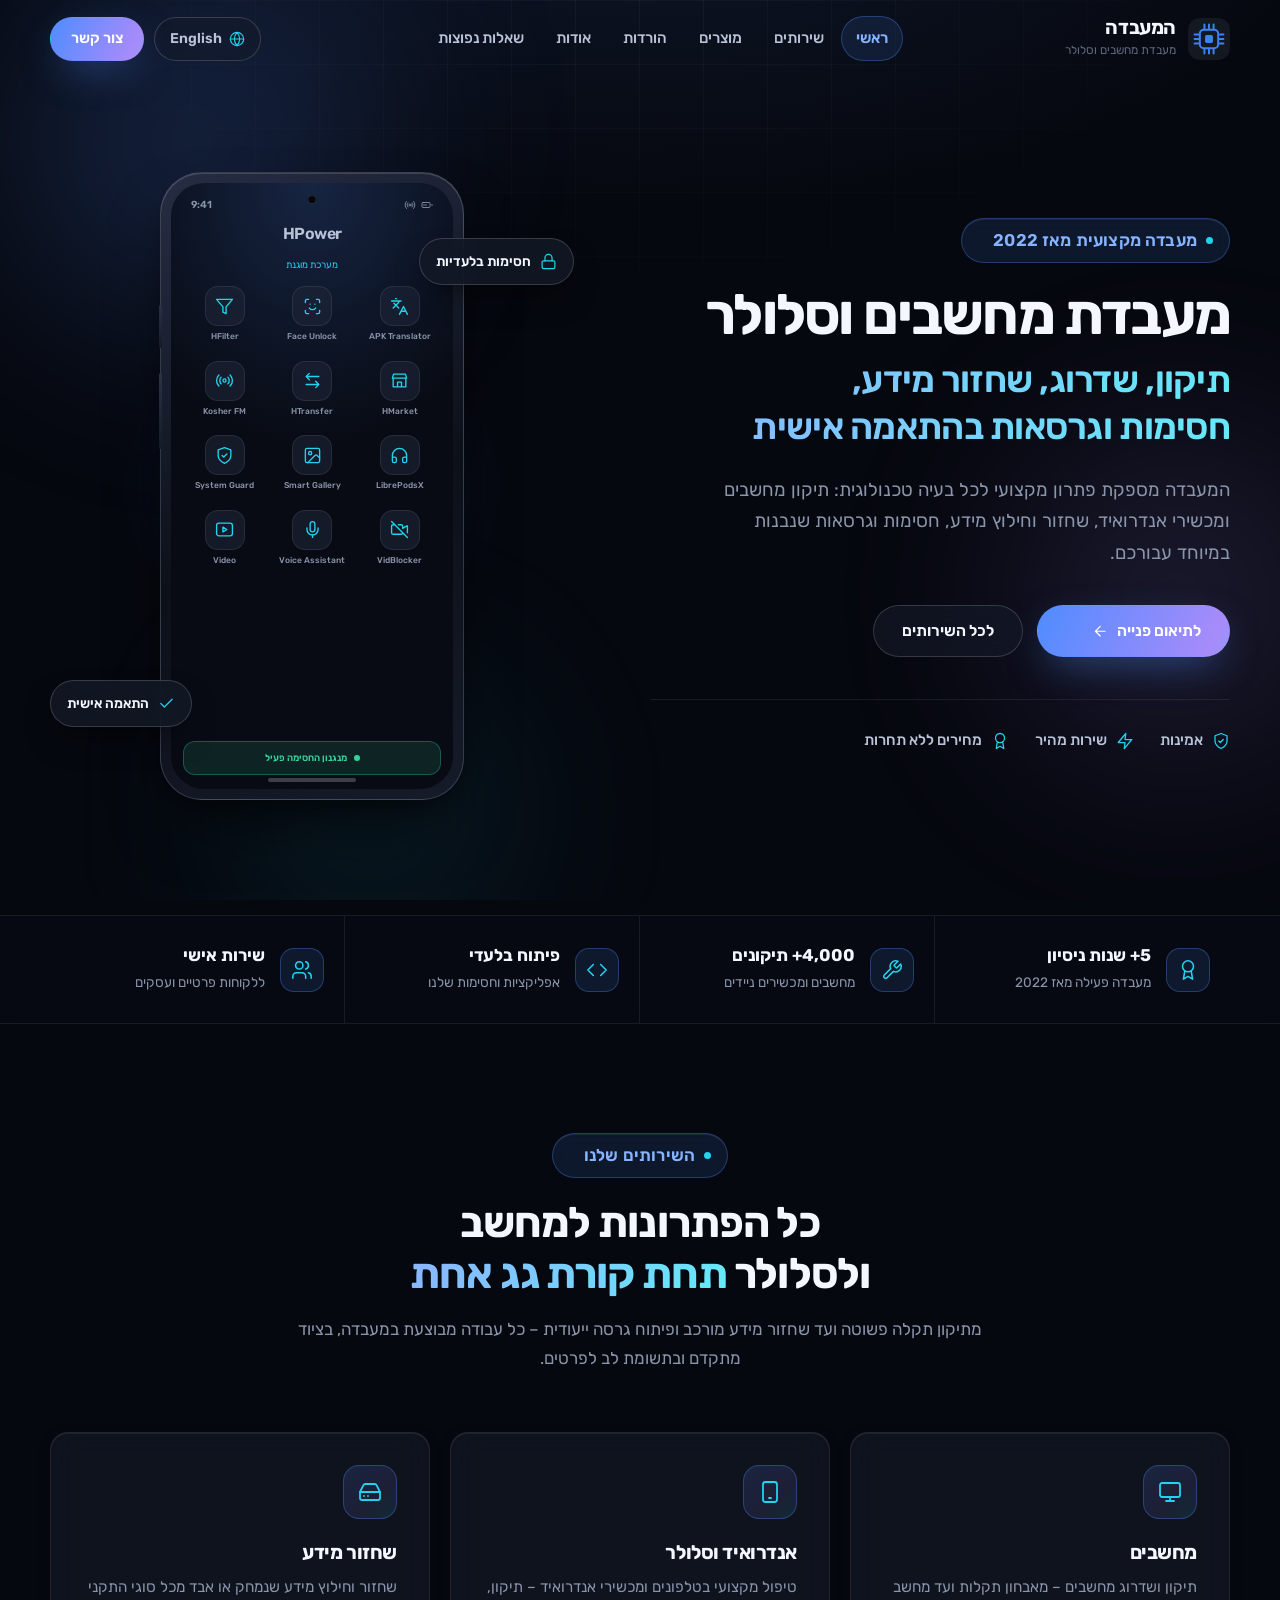
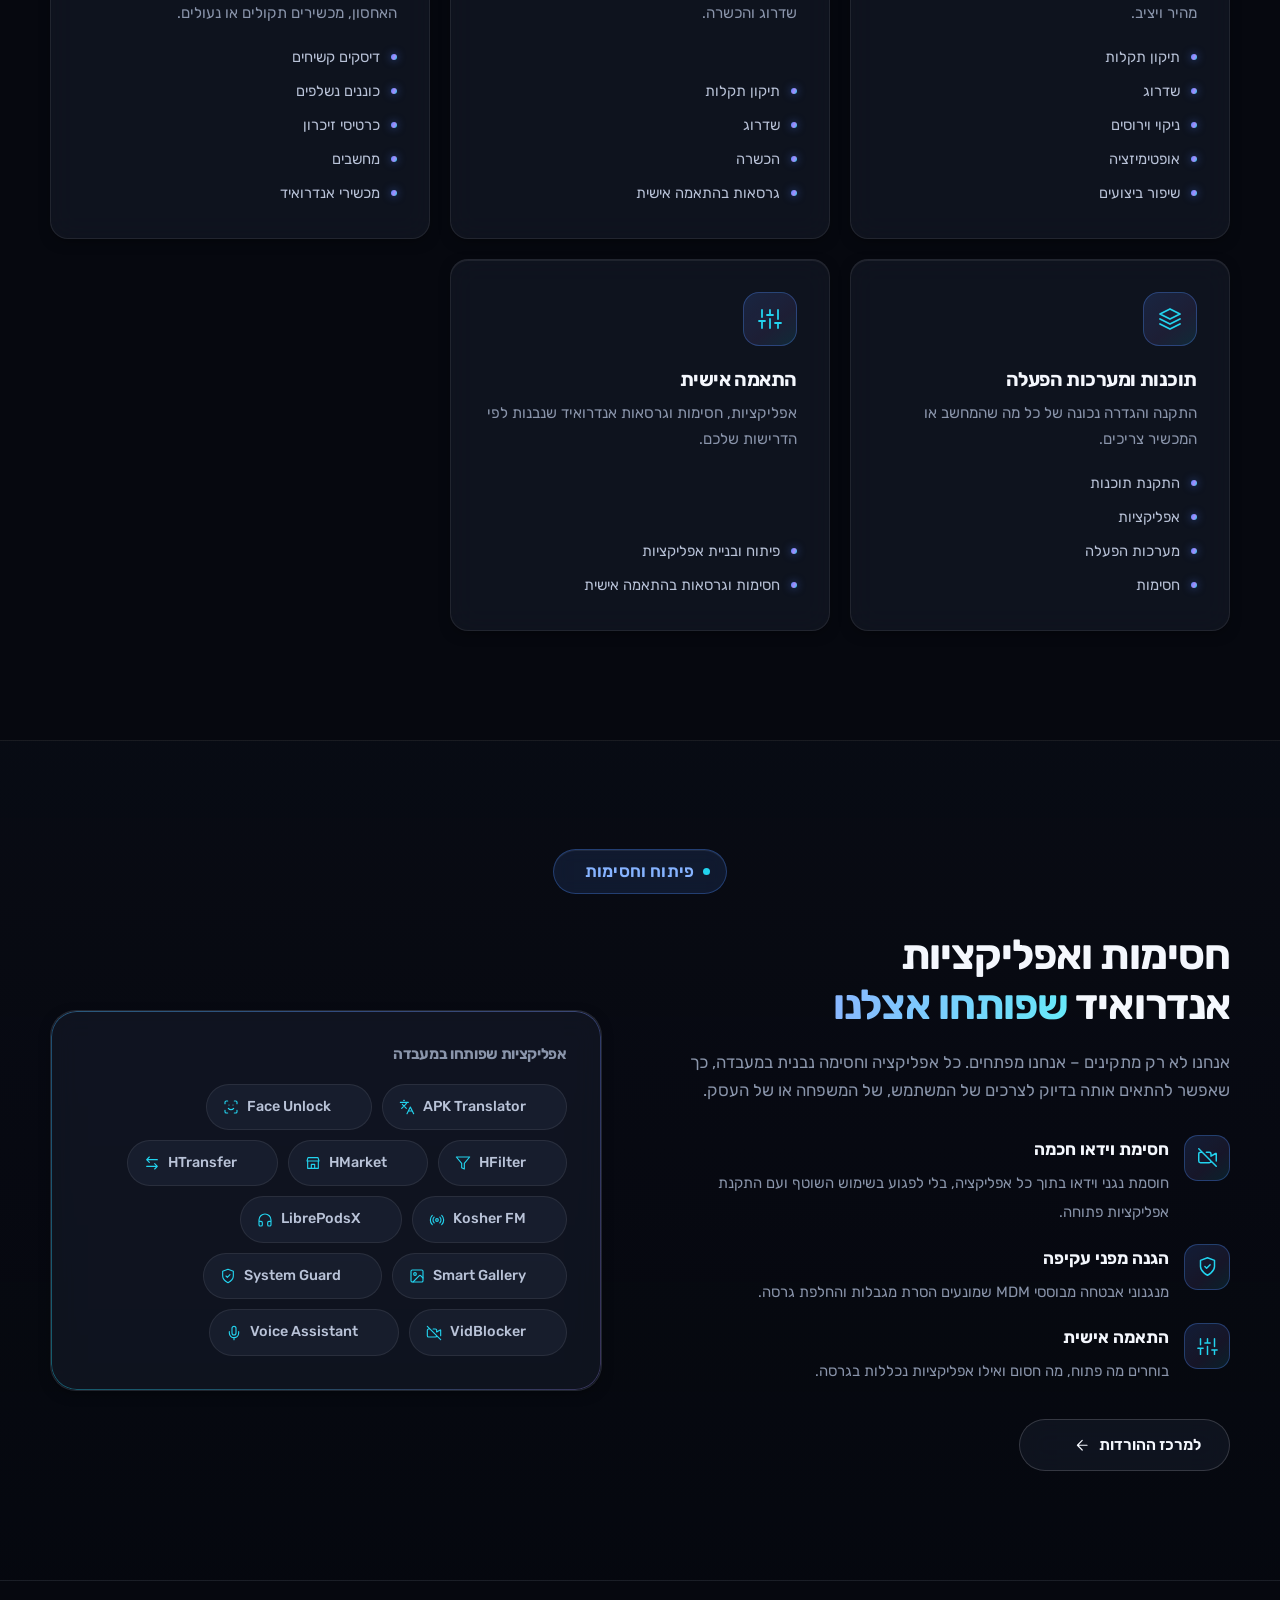
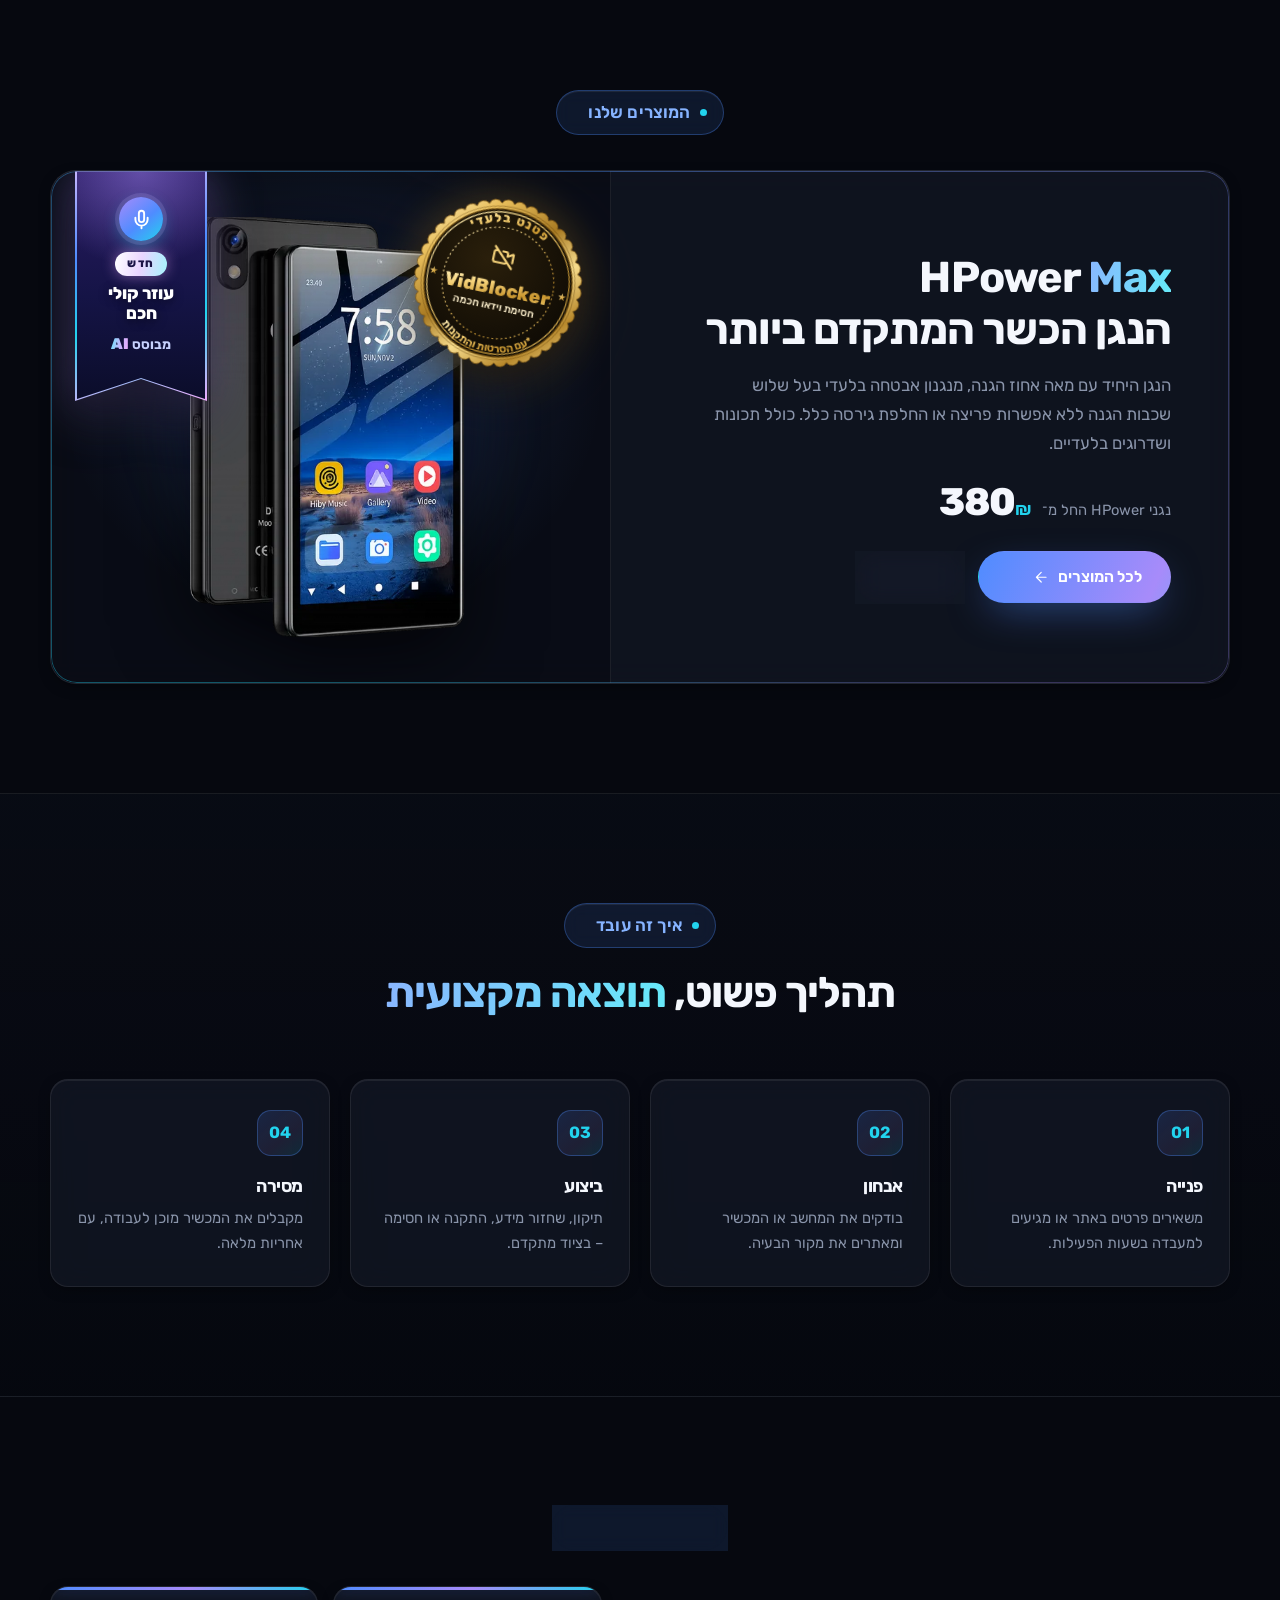
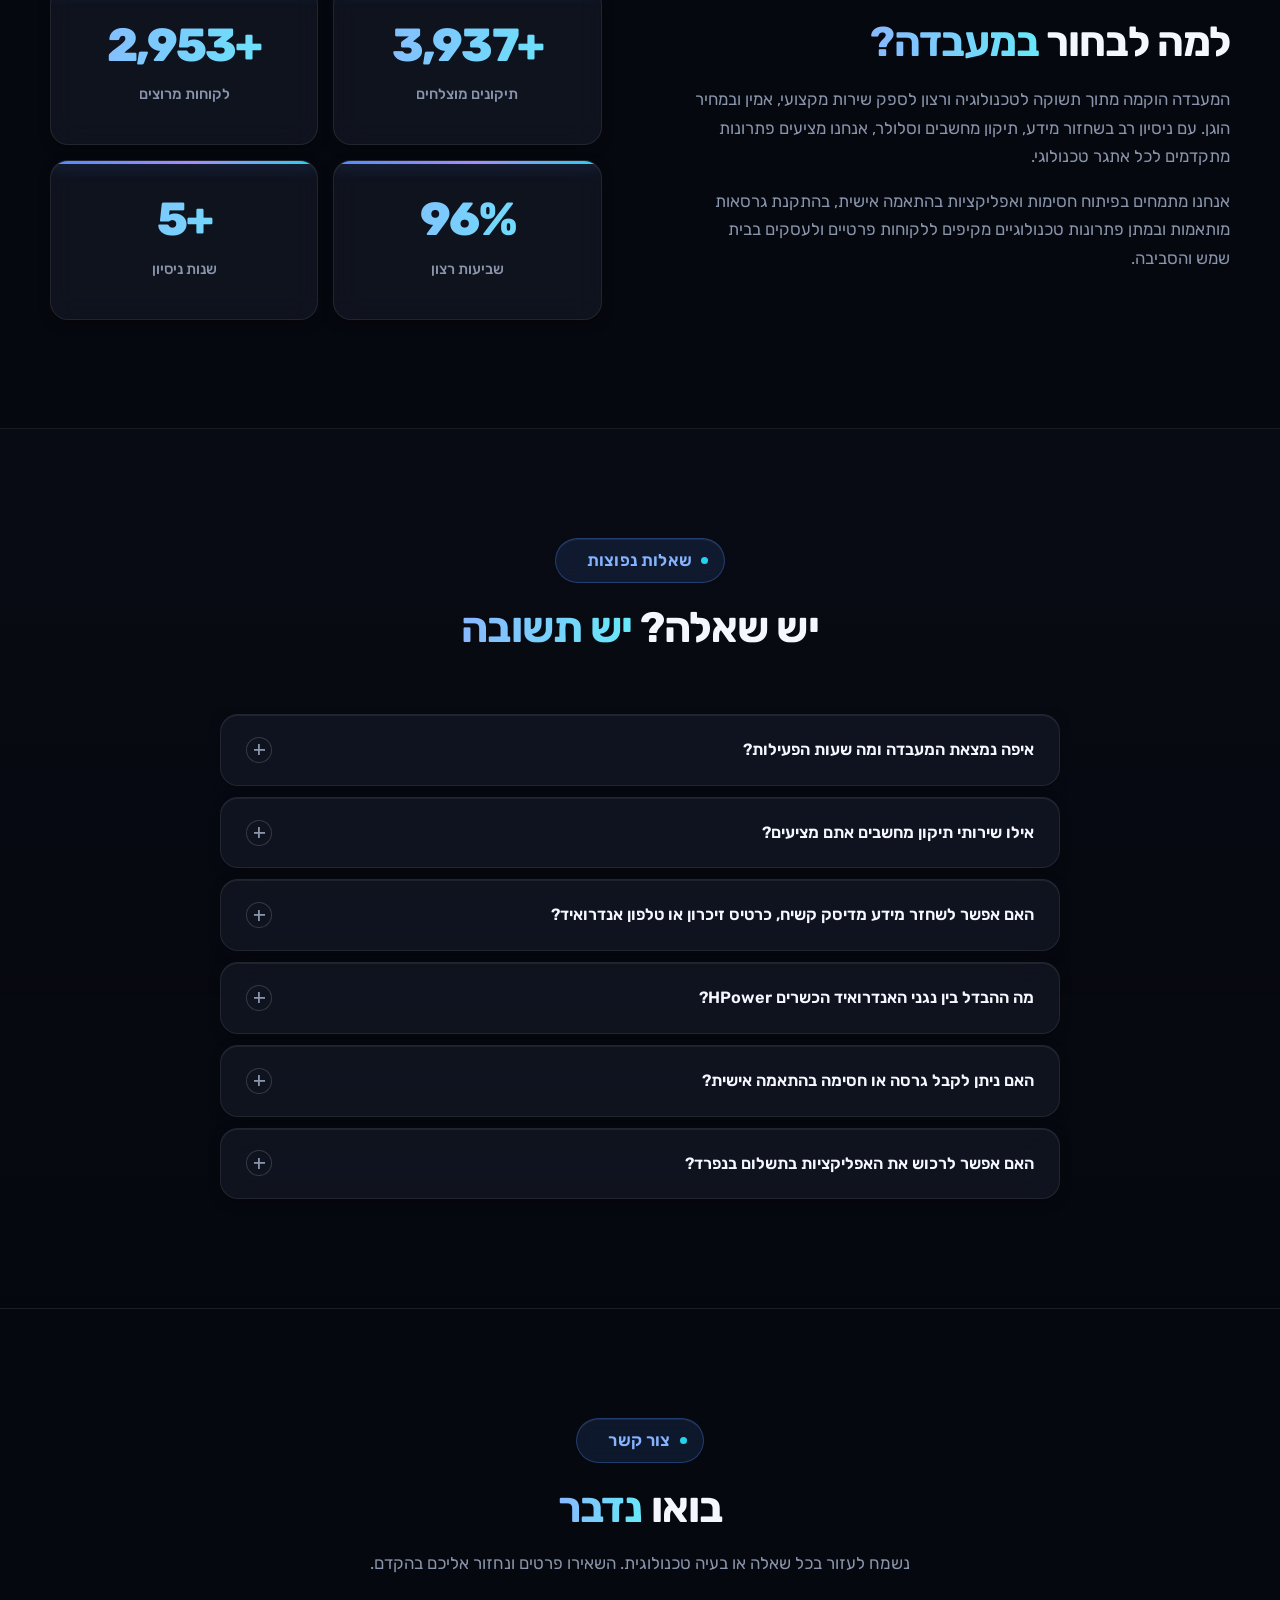
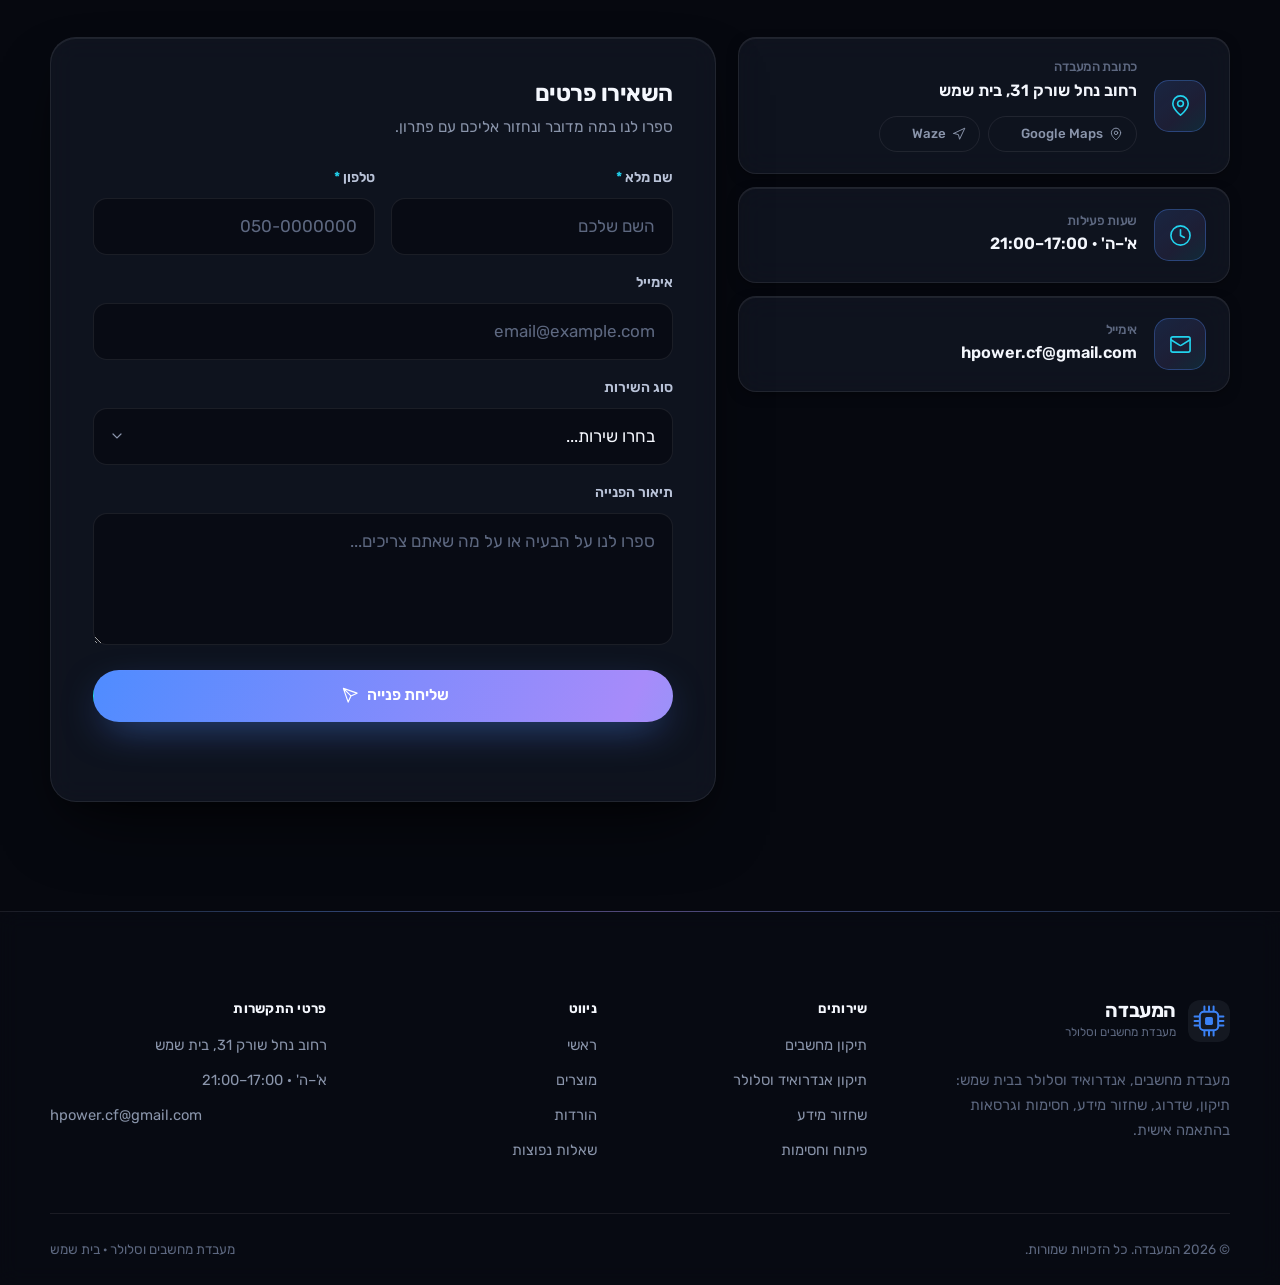
==== commit d90be0c0: "Add APK Translator to home-page apps cloud and phone mockup Co-Authored-By: Claude Opus 5.5 <noreply" ====
--- a/index.html
+++ b/index.html
@@ -149,6 +149,7 @@
   <symbol id="i-message" viewBox="0 0 24 24"><path d="M21 15a2 2 0 0 1-2 2H7l-4 4V5a2 2 0 0 1 2-2h14a2 2 0 0 1 2 2z"/></symbol>
   <symbol id="i-search" viewBox="0 0 24 24"><circle cx="11" cy="11" r="8"/><path d="m21 21-4.35-4.35"/></symbol>
   <symbol id="i-bug" viewBox="0 0 24 24"><rect x="8" y="6" width="8" height="14" rx="4"/><path d="M12 20v-9M3 13h5M16 13h5M4 7l4 2M20 7l-4 2M4 19l4-2M20 19l-4-2M9 3l1.5 3M15 3l-1.5 3"/></symbol>
+  <symbol id="i-languages" viewBox="0 0 24 24"><path d="m5 8 6 6M4 14l6-6 2-3M2 5h12M7 2h1M22 22l-5-10-5 10M14 18h6"/></symbol>
 </svg>
   <a class="skip-link" href="#main">דלג לתוכן הראשי</a>
 
@@ -234,6 +235,7 @@
               </div>
 
               <div class="ph-apps">
+                <span class="ph-app"><span class="ph-ico"><svg class="icon"><use href="#i-languages"/></svg></span><span class="ph-name">APK Translator</span></span>
                 <span class="ph-app"><span class="ph-ico"><svg class="icon"><use href="#i-face"/></svg></span><span class="ph-name">Face Unlock</span></span>
                 <span class="ph-app"><span class="ph-ico"><svg class="icon"><use href="#i-filter"/></svg></span><span class="ph-name">HFilter</span></span>
                 <span class="ph-app"><span class="ph-ico"><svg class="icon"><use href="#i-store"/></svg></span><span class="ph-name">HMarket</span></span>
@@ -380,6 +382,7 @@
         <div class="dev-visual glow-border reveal" style="--d:.12s">
           <h3>אפליקציות שפותחו במעבדה</h3>
           <div class="app-cloud">
+            <a class="app-pill" href="downloads.html#apk-translator"><svg class="icon" aria-hidden="true"><use href="#i-languages"/></svg>APK Translator</a>
             <a class="app-pill" href="downloads.html#face-unlock"><svg class="icon" aria-hidden="true"><use href="#i-face"/></svg>Face Unlock</a>
             <a class="app-pill" href="downloads.html#hfilter"><svg class="icon" aria-hidden="true"><use href="#i-filter"/></svg>HFilter</a>
             <a class="app-pill" href="downloads.html#hmarket"><svg class="icon" aria-hidden="true"><use href="#i-store"/></svg>HMarket</a>
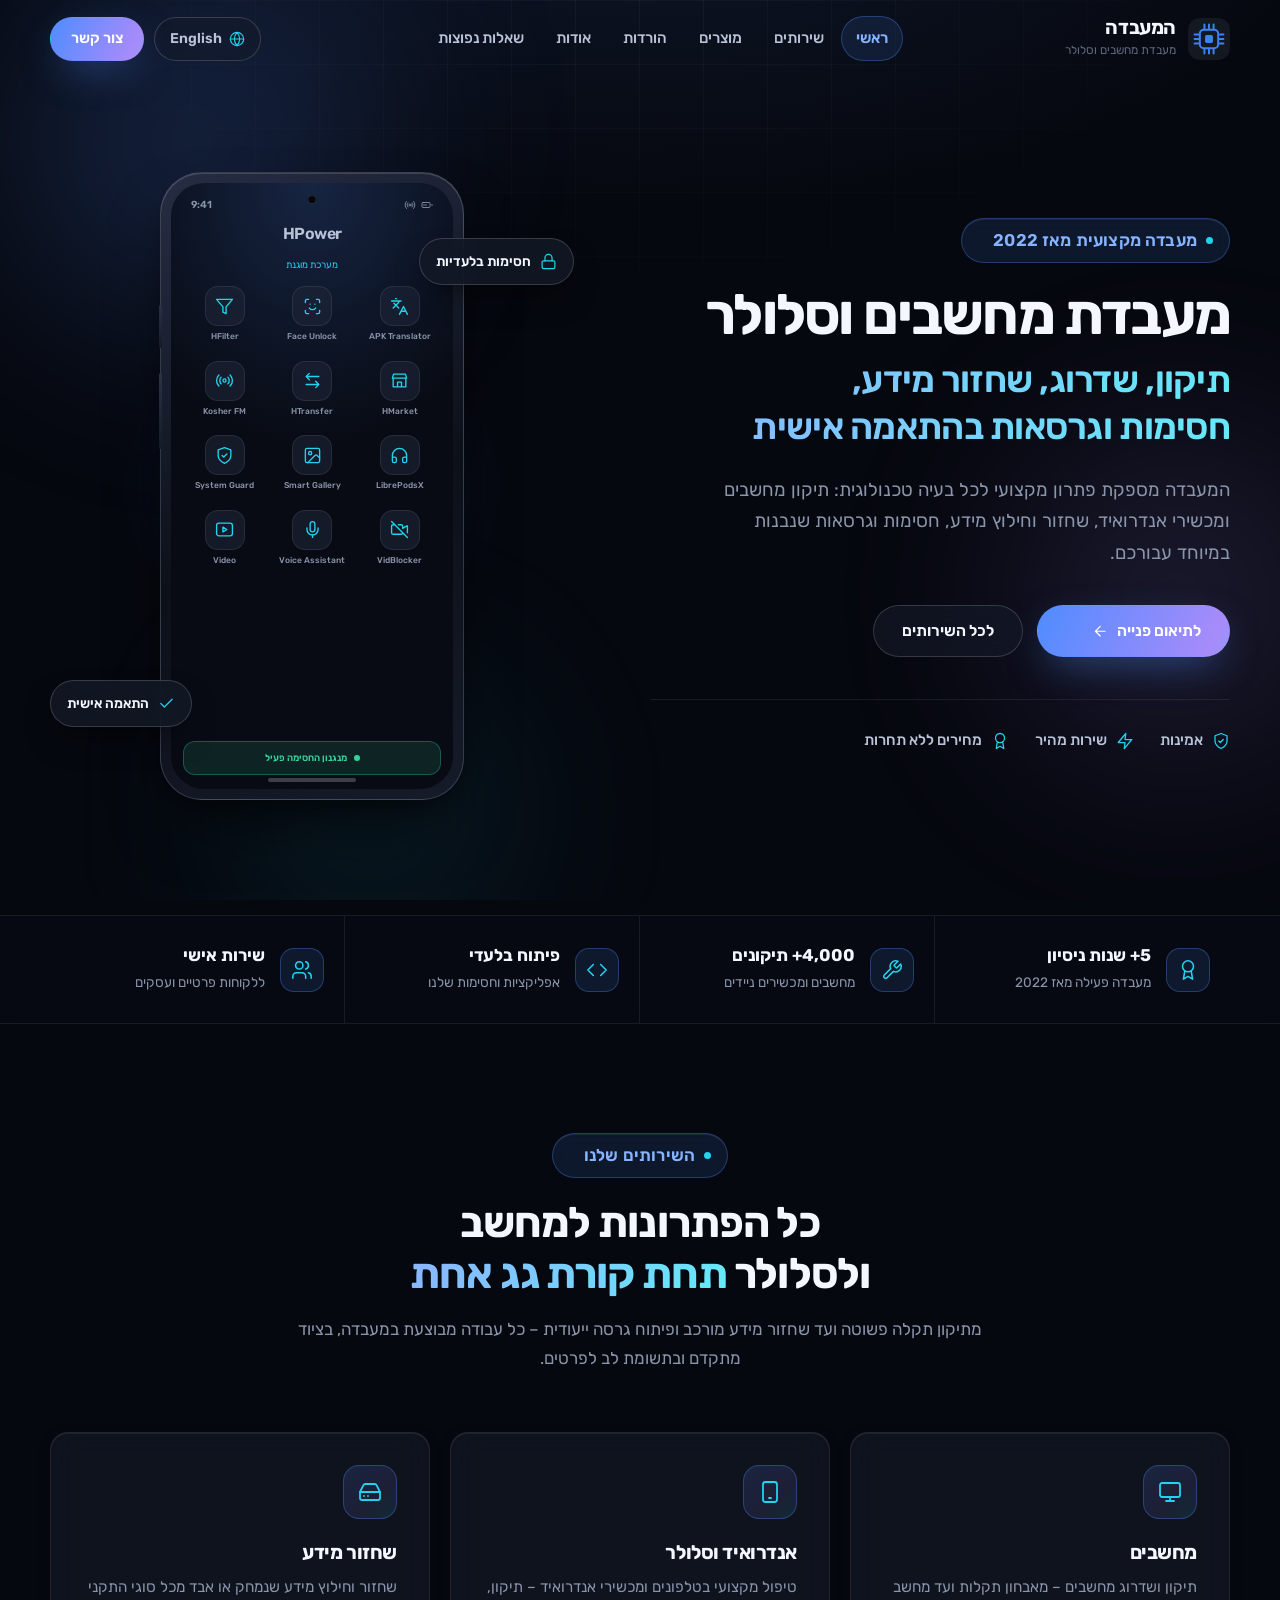
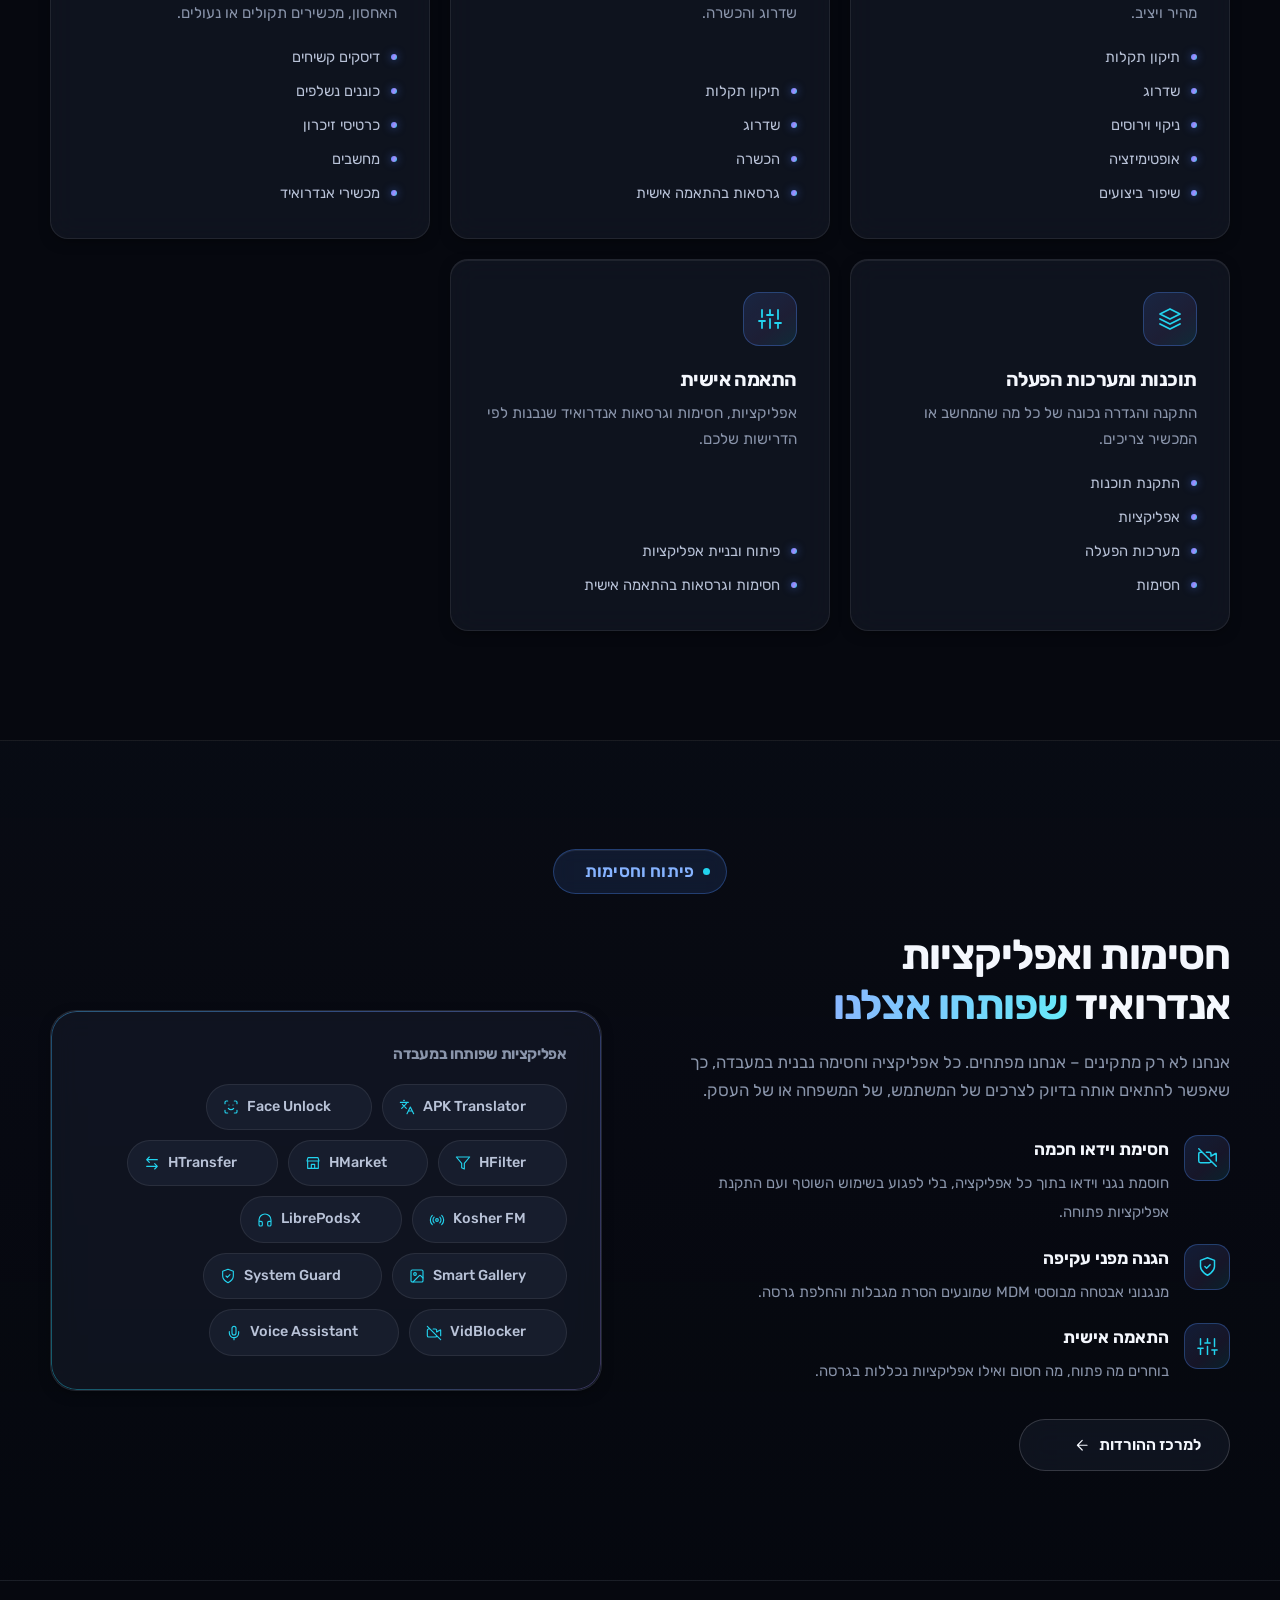
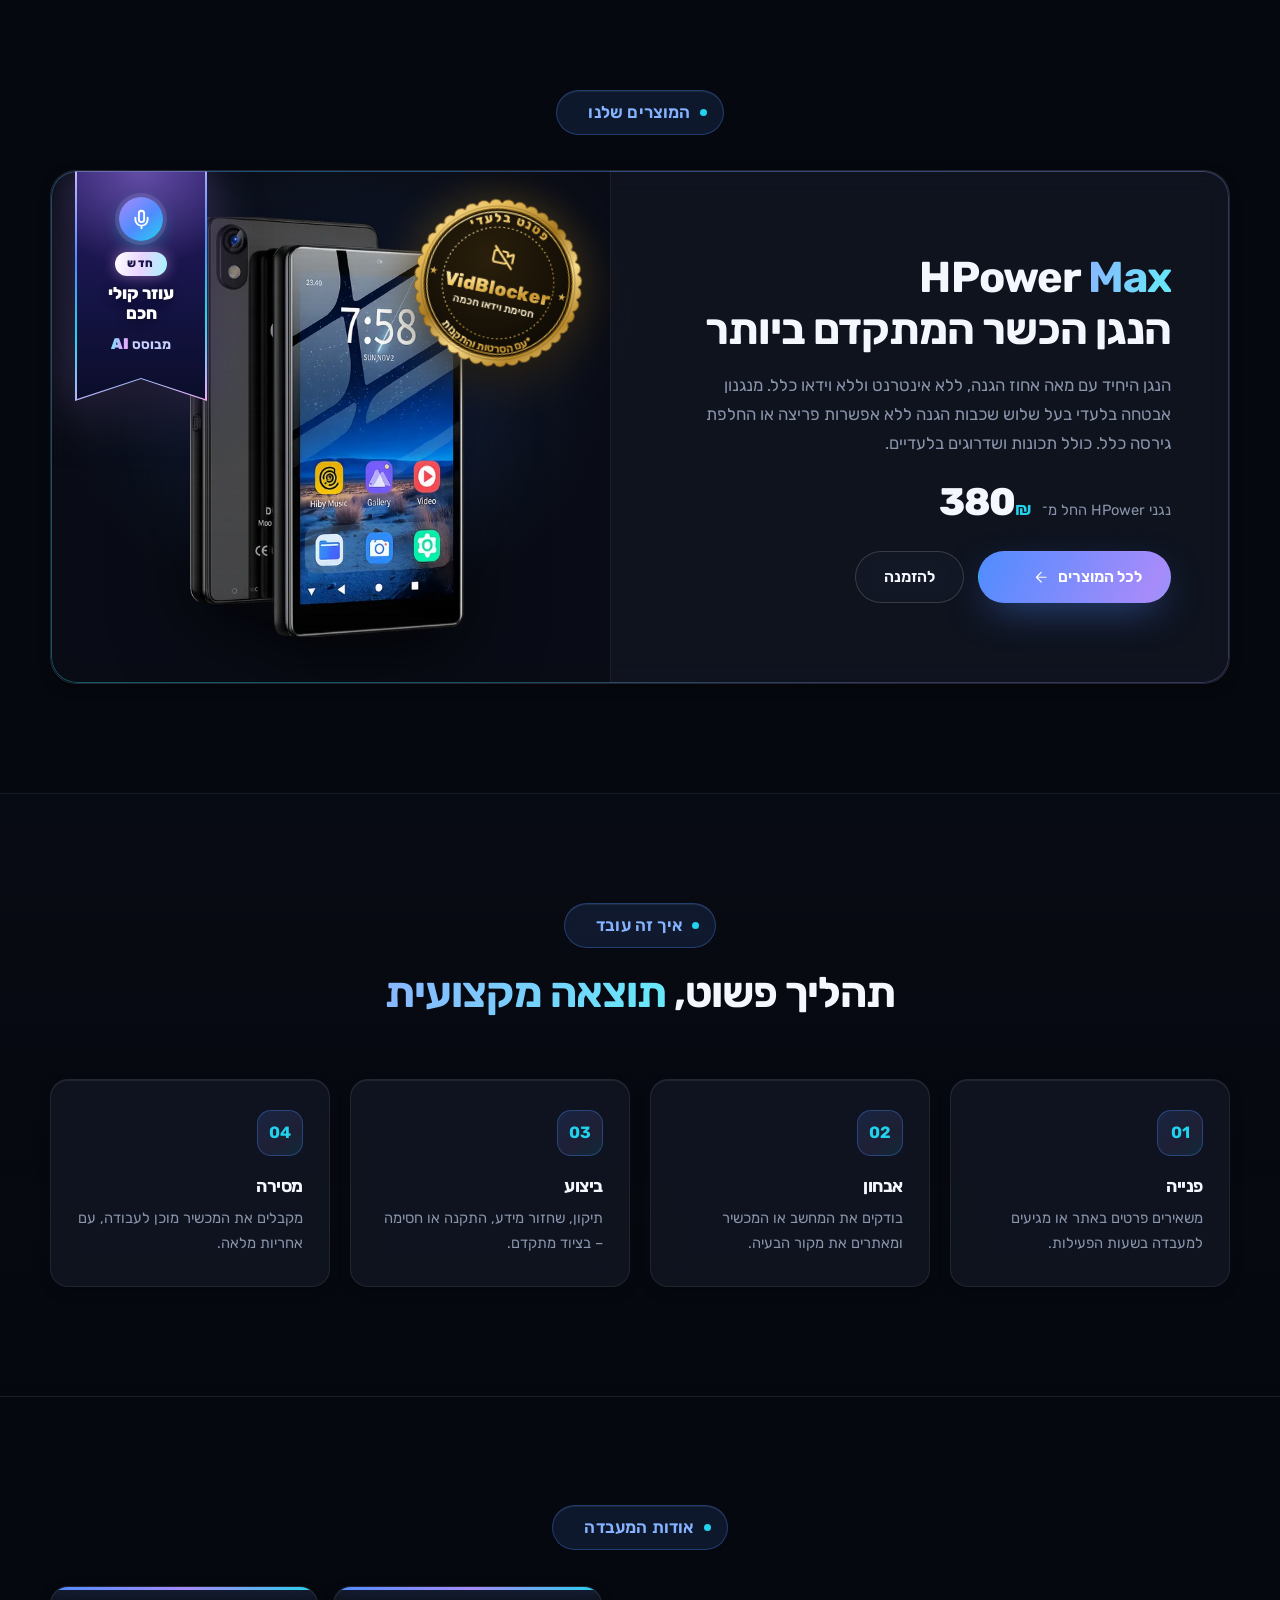
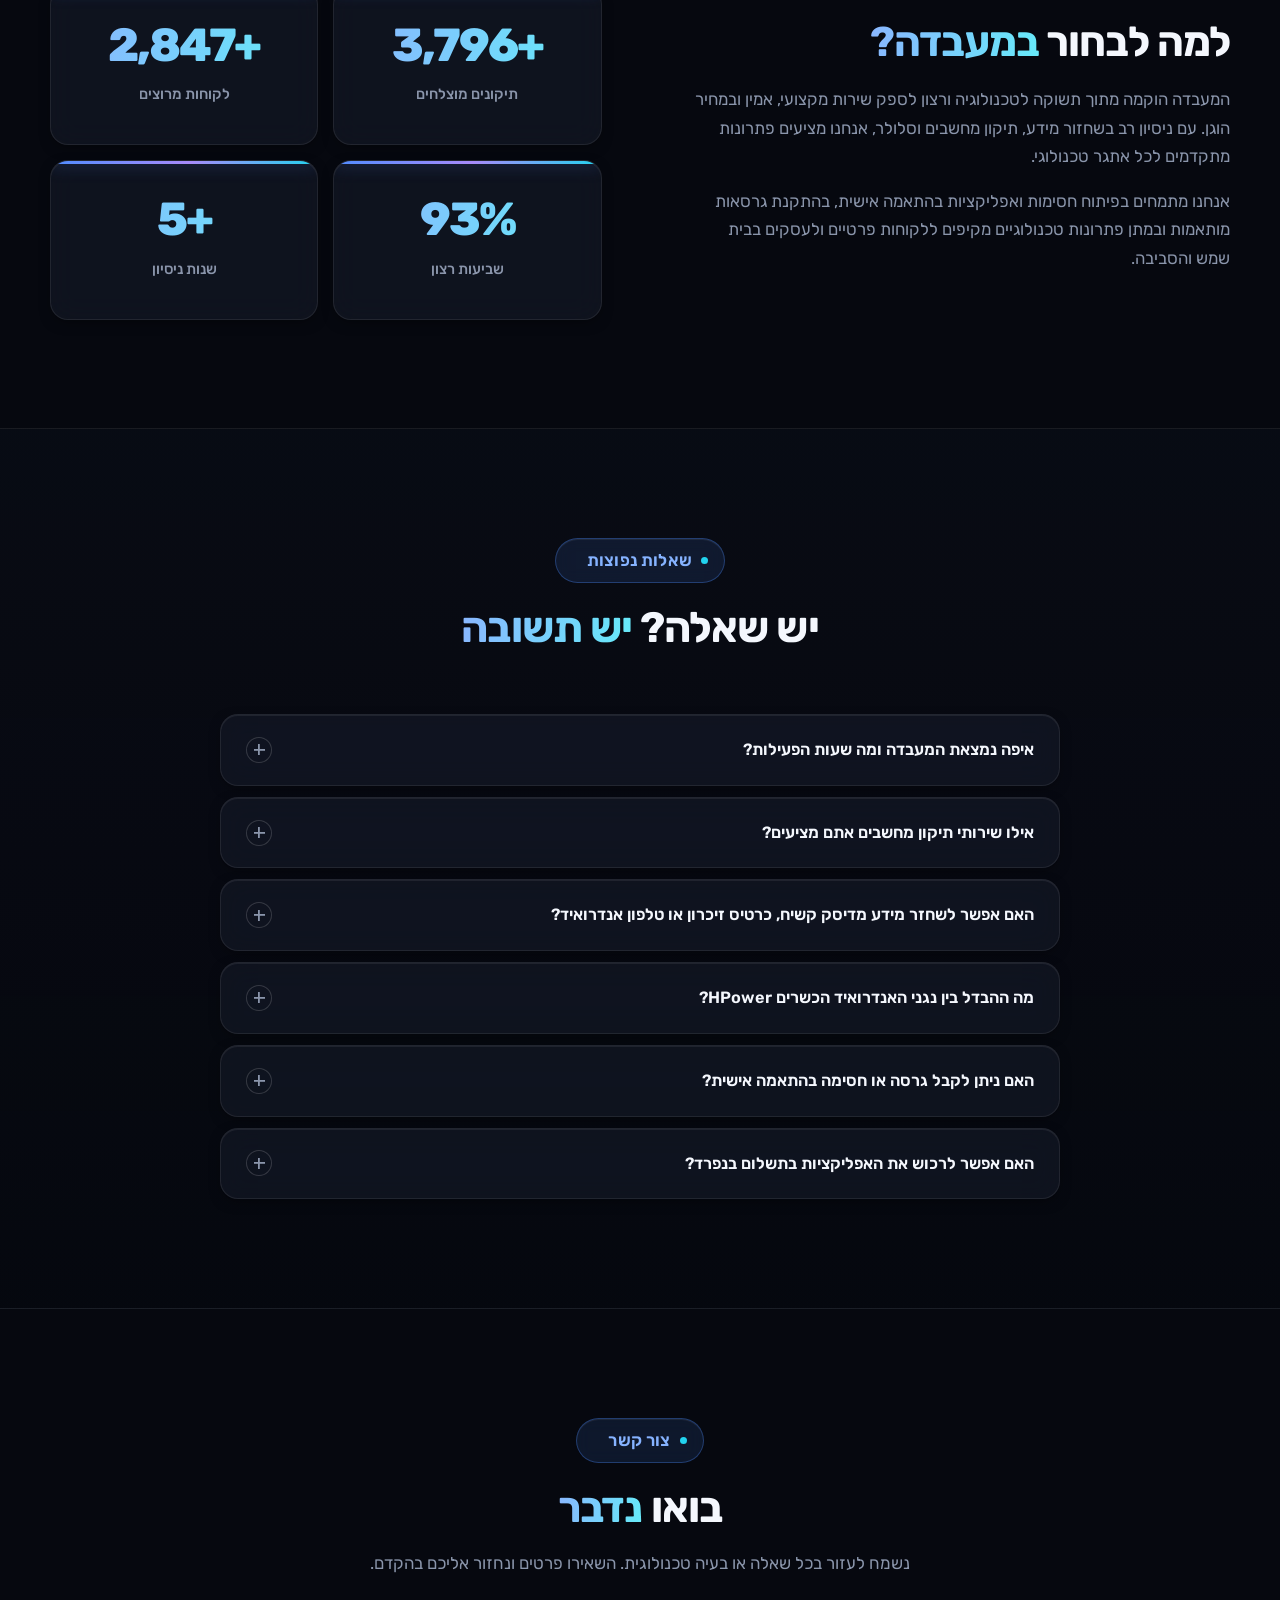
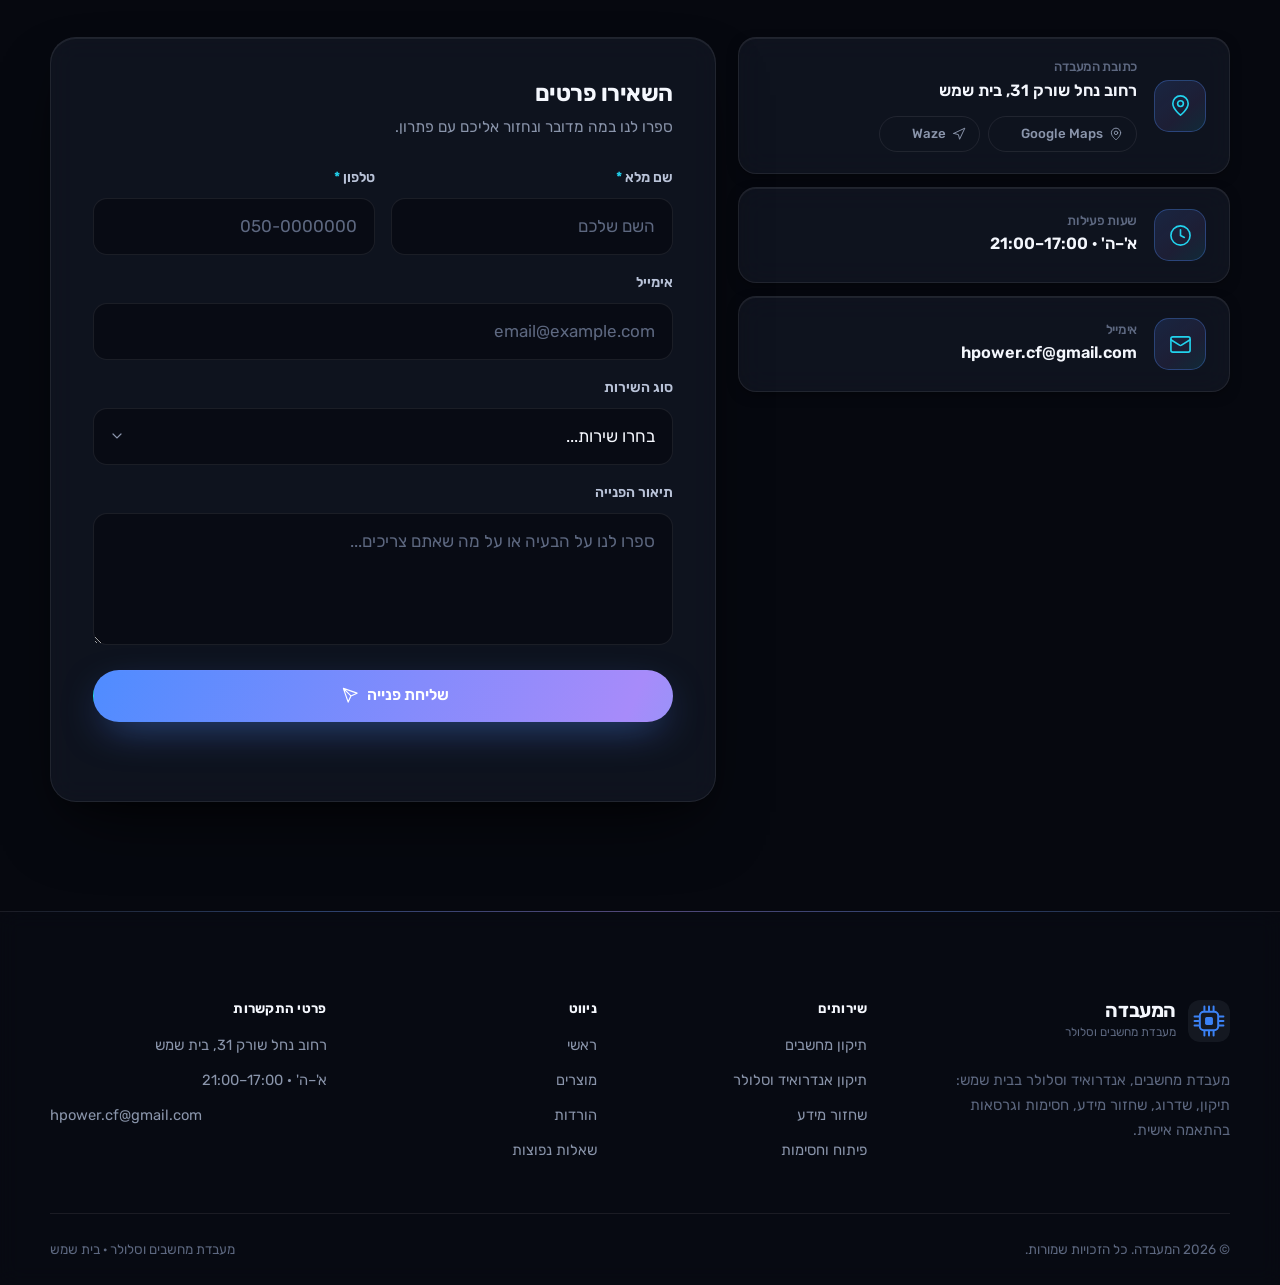
==== commit f001bad2: "Update HPower Max description: no internet and no video at all Co-Authored-By: Claude Opus 5.5 <nore" ====
--- a/index.html
+++ b/index.html
@@ -408,7 +408,7 @@
         <div class="showcase glow-border reveal">
           <div class="showcase-text">
             <h2 id="players-title">HPower <span class="grad-text">Max</span><br>הנגן הכשר המתקדם ביותר</h2>
-            <p>הנגן היחיד עם מאה אחוז הגנה, מנגנון אבטחה בלעדי בעל שלוש שכבות הגנה ללא אפשרות פריצה או החלפת גירסה כלל. כולל תכונות ושדרוגים בלעדיים.</p>
+            <p>הנגן היחיד עם מאה אחוז הגנה, ללא אינטרנט וללא וידאו כלל. מנגנון אבטחה בלעדי בעל שלוש שכבות הגנה ללא אפשרות פריצה או החלפת גירסה כלל. כולל תכונות ושדרוגים בלעדיים.</p>
             <div class="price-line">
               <span class="price-from">נגני HPower החל מ־</span>
               <span class="price-big">380<small>₪</small></span>
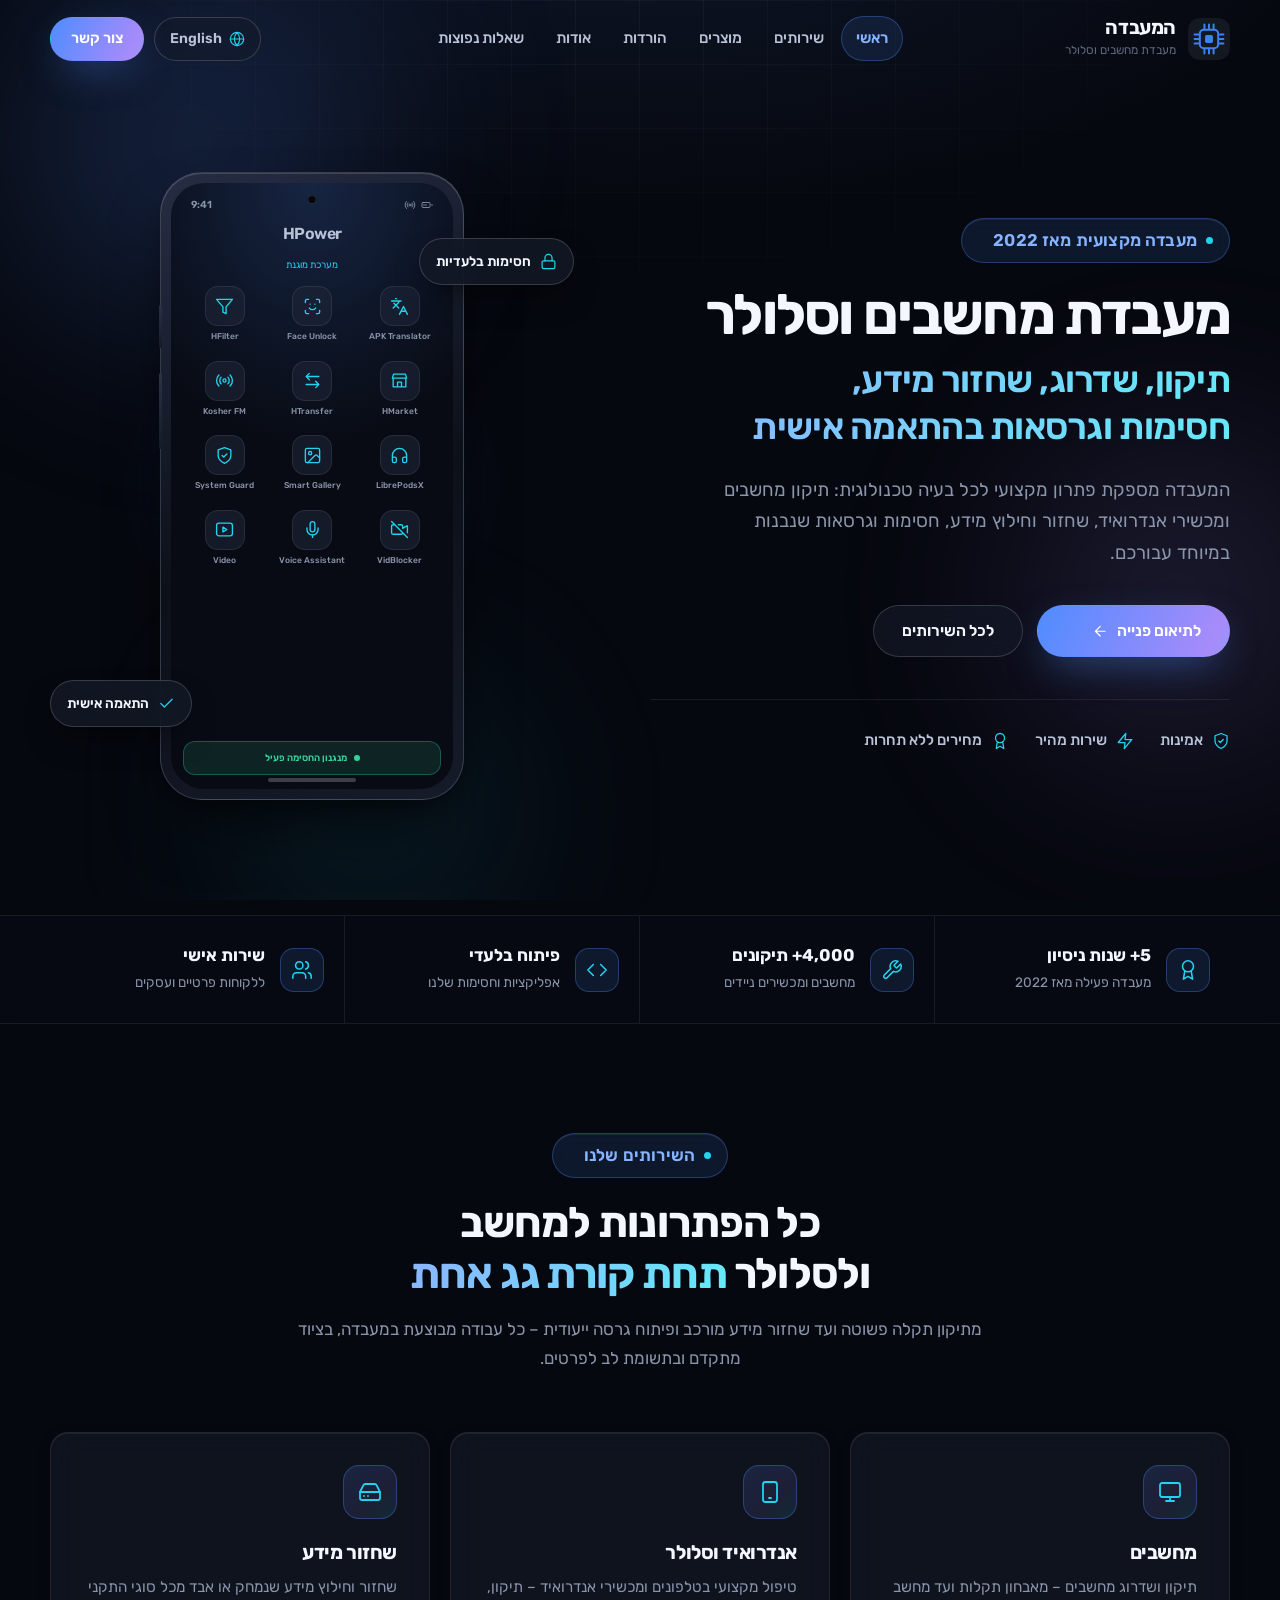
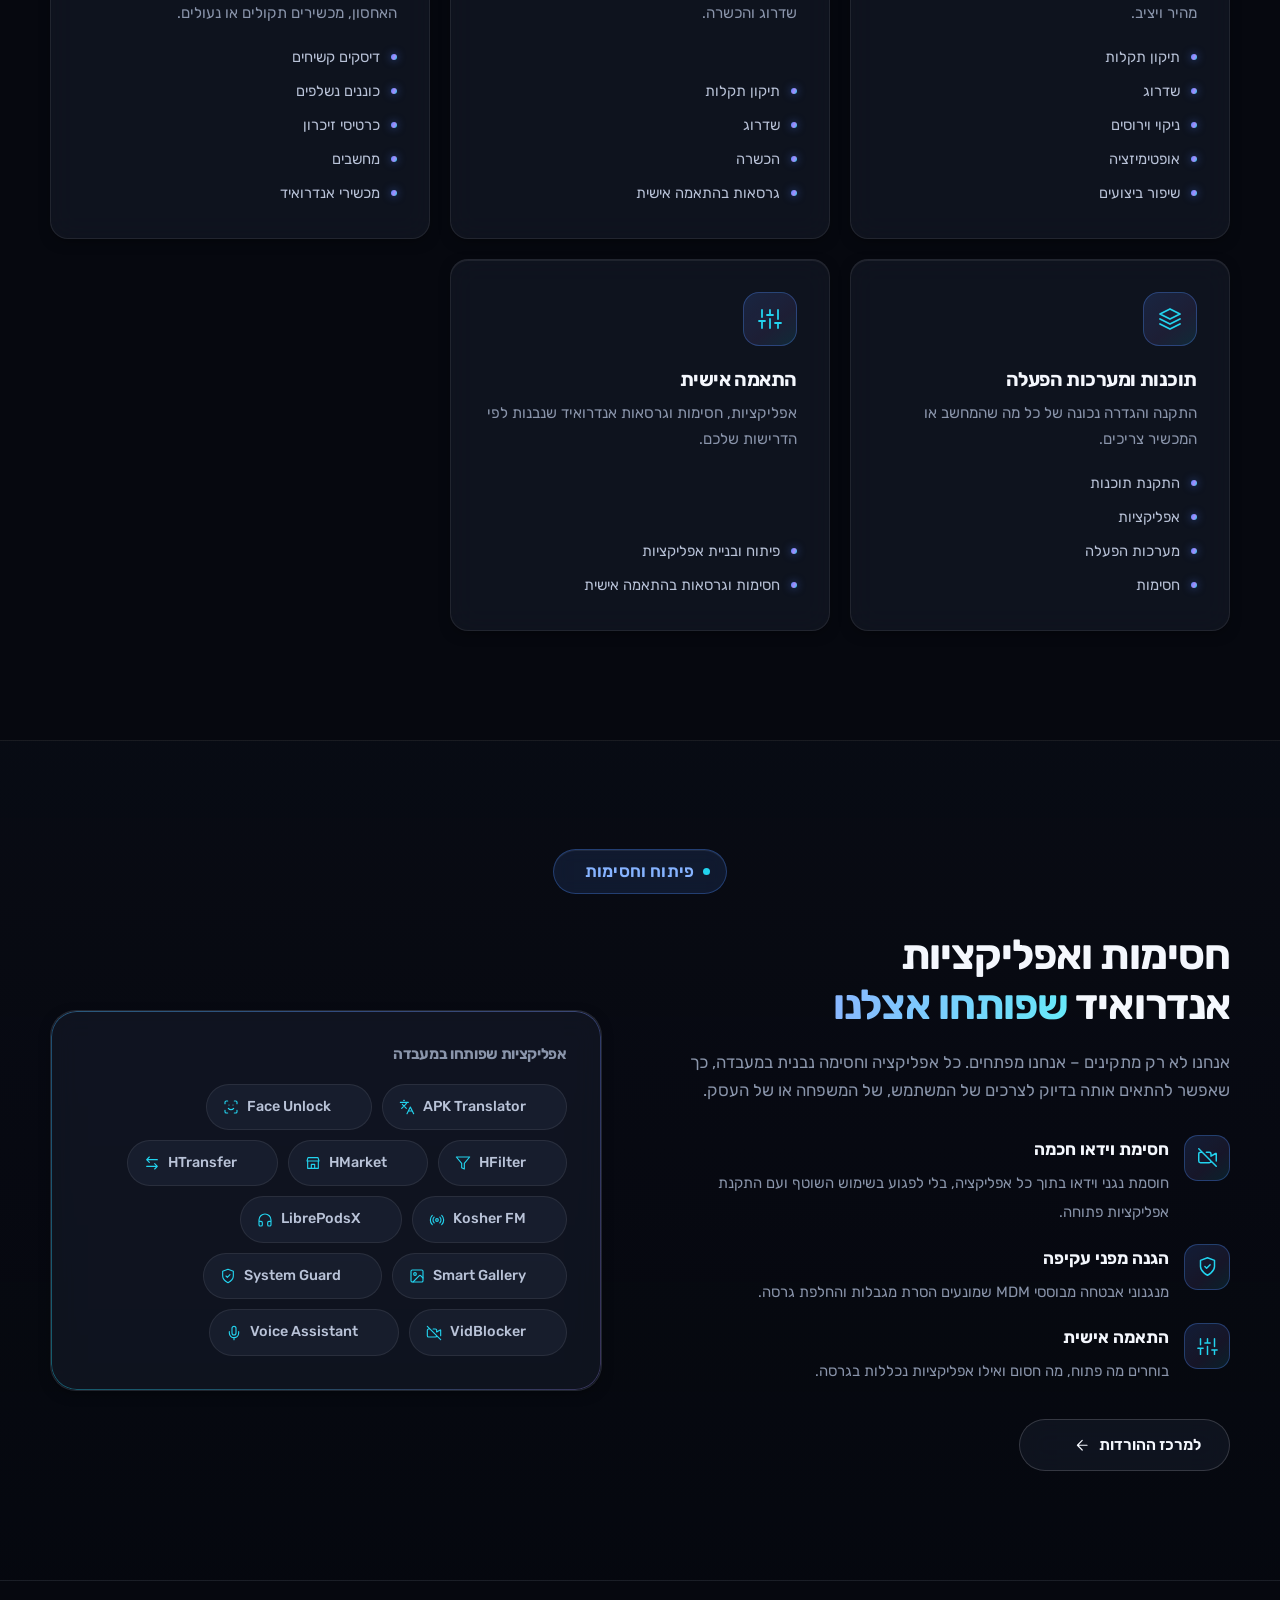
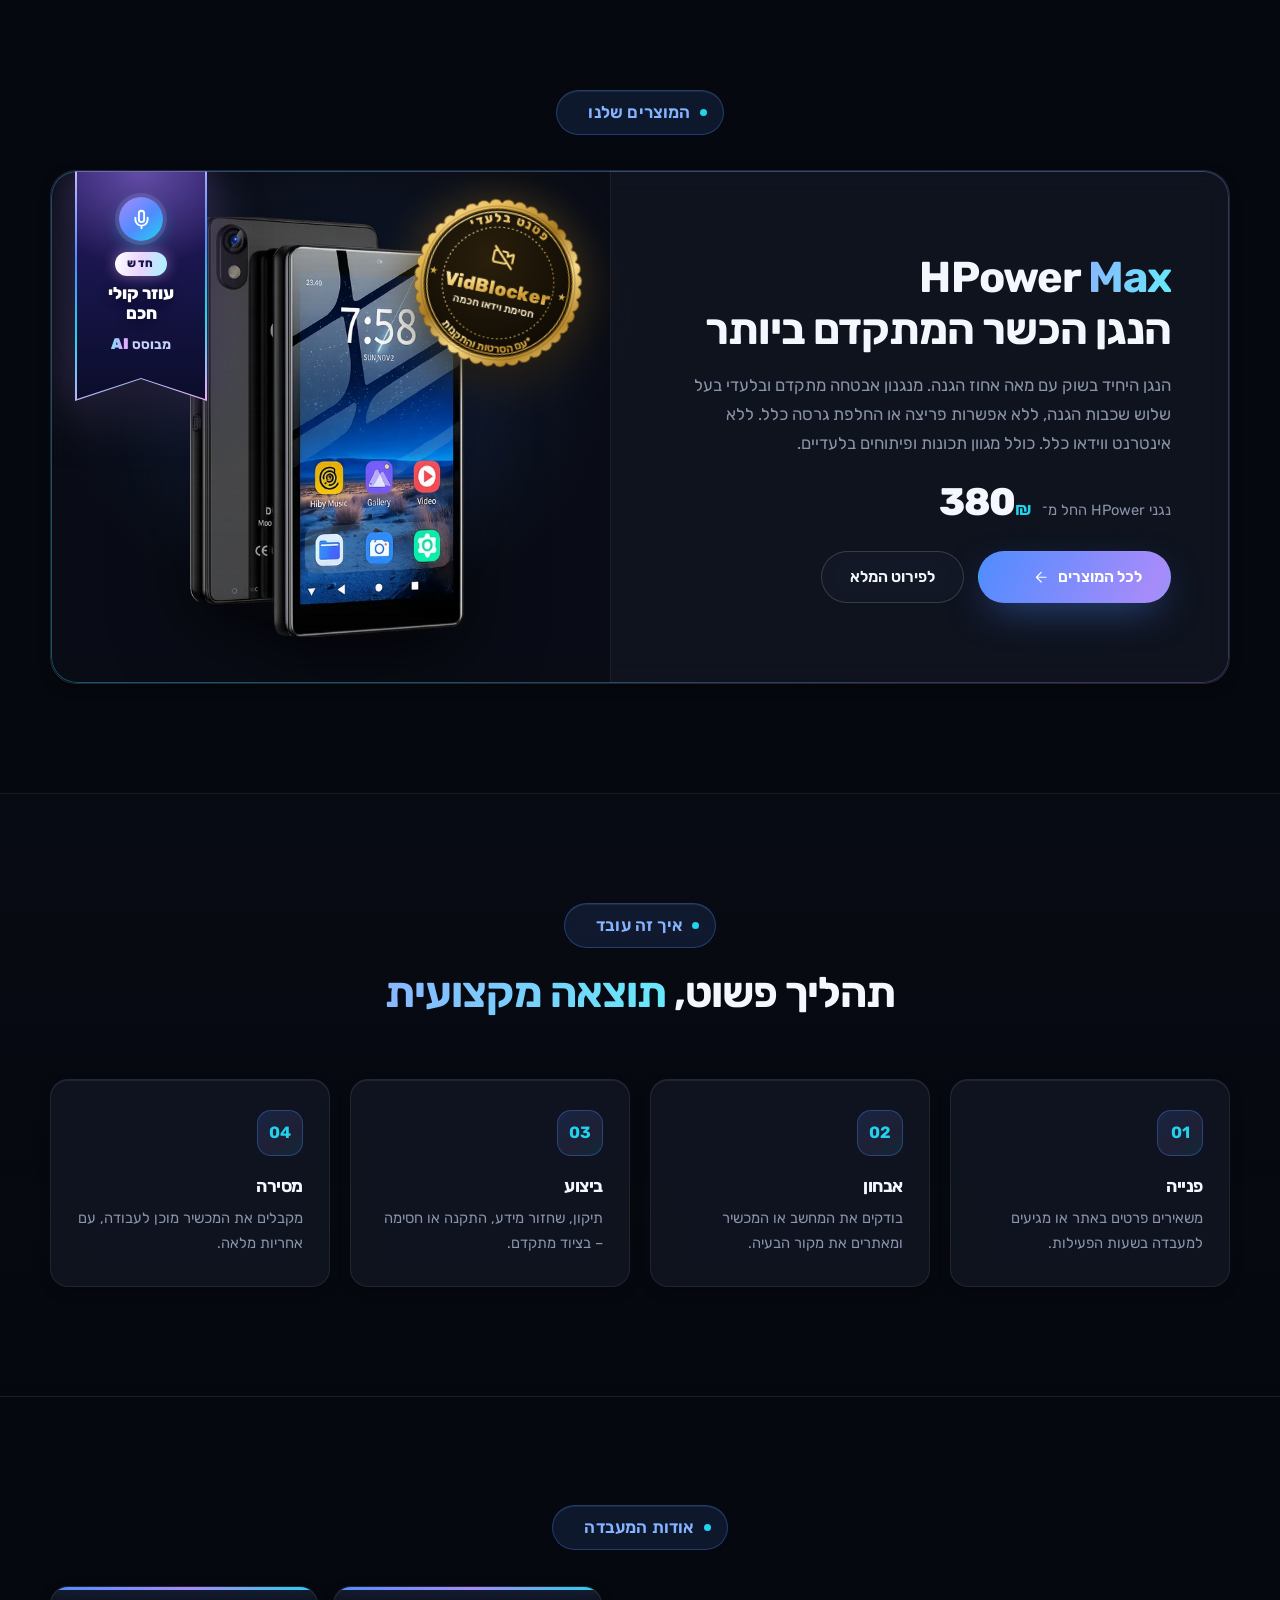
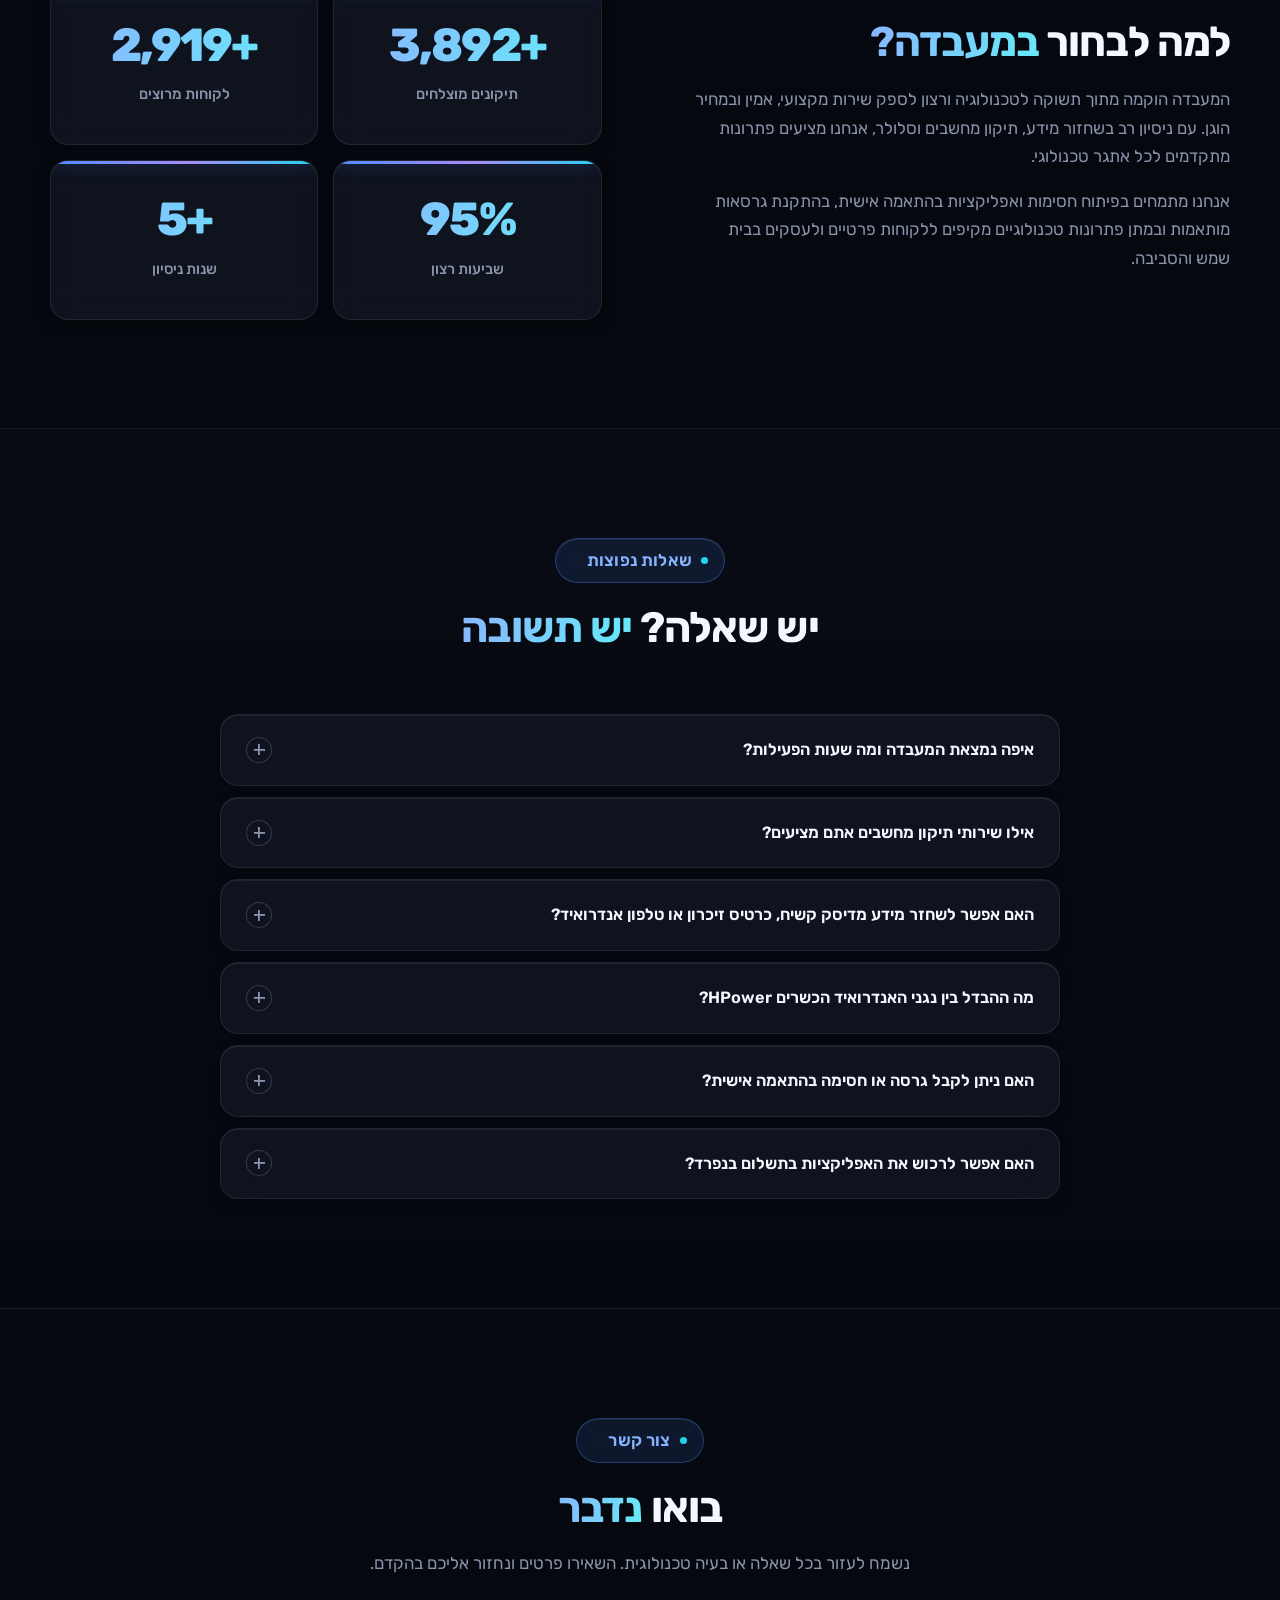
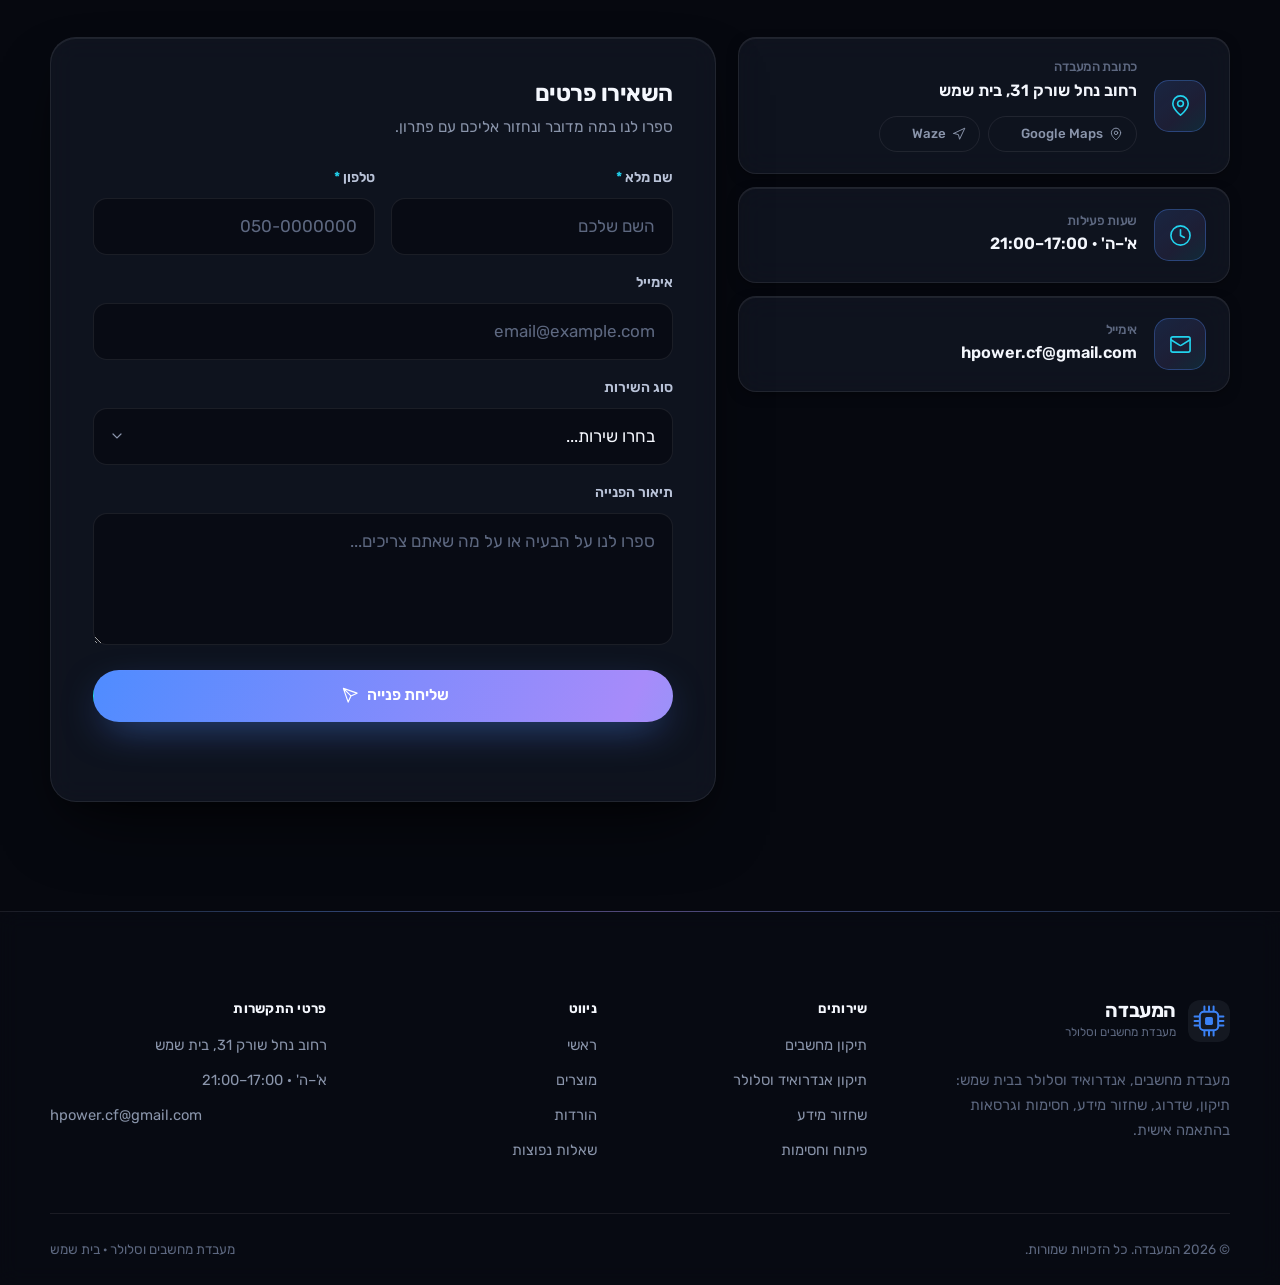
==== commit 3f739b67: "Merge branch 'claude/hpower-max-landing' Co-Authored-By: Claude Opus 5.5 <noreply@anthropic.com>" ====
--- a/index.html
+++ b/index.html
@@ -408,7 +408,7 @@
         <div class="showcase glow-border reveal">
           <div class="showcase-text">
             <h2 id="players-title">HPower <span class="grad-text">Max</span><br>הנגן הכשר המתקדם ביותר</h2>
-            <p>הנגן היחיד עם מאה אחוז הגנה, ללא אינטרנט וללא וידאו כלל. מנגנון אבטחה בלעדי בעל שלוש שכבות הגנה ללא אפשרות פריצה או החלפת גירסה כלל. כולל תכונות ושדרוגים בלעדיים.</p>
+            <p>הנגן היחיד בשוק עם מאה אחוז הגנה. מנגנון אבטחה מתקדם ובלעדי בעל שלוש שכבות הגנה, ללא אפשרות פריצה או החלפת גרסה כלל. ללא אינטרנט ווידאו כלל. כולל מגוון תכונות ופיתוחים בלעדיים.</p>
             <div class="price-line">
               <span class="price-from">נגני HPower החל מ־</span>
               <span class="price-big">380<small>₪</small></span>
@@ -418,7 +418,7 @@
                 לכל המוצרים
                 <svg class="icon icon-arrow" aria-hidden="true"><use href="#i-arrow"/></svg>
               </a>
-              <a class="btn btn-ghost" href="?product=HPower%20Max#contact">להזמנה</a>
+              <a class="btn btn-ghost" href="hpower-max.html">לפירוט המלא</a>
             </div>
           </div>
           <div class="showcase-media">
--- a/assets/css/style.css
+++ b/assets/css/style.css
@@ -1020,6 +1020,14 @@
 .more .more-label-close, .more[open] .more-label-open { display: none; }
 .more[open] .more-label-close { display: inline; }
 .more .feature-rows { margin-bottom: 2px; }
+.more-link {
+  display: inline-flex; align-items: center; gap: 7px; margin: 10px 0 4px;
+  font-size: 0.9rem; font-weight: 600; color: var(--accent-hover); transition: color 0.25s;
+}
+.more-link:hover { color: var(--a2); }
+.more-link .icon { width: 16px; height: 16px; transition: transform 0.3s var(--ease); }
+.more-link:hover .icon-arrow { transform: translateX(-4px); }
+[dir="ltr"] .more-link:hover .icon-arrow { transform: scaleX(-1) translateX(-4px); }
 .js .more[open] .feature-rows, .js .more[open] .spec-title { animation: answer-in 0.4s var(--ease-out); }
 
 .product-foot { display: grid; gap: 13px; padding-top: 17px; border-top: 1px solid var(--border); }
@@ -1052,6 +1060,89 @@
 .compare .row-group th { background: rgba(9, 12, 21, 0.9); color: var(--a2); font-size: 0.82rem; font-weight: 700; padding-block: 11px; letter-spacing: 0.04em; }
 .compare td.col-top { background: rgba(79, 140, 255, 0.08); }
 .compare tbody tr:not(.row-group):hover td.col-top { background: rgba(79, 140, 255, 0.14); }
+
+/* ---------- דף נחיתה: HPower Max ---------- */
+.lp-hero { padding-top: calc(var(--header-h) + clamp(28px, 4vw, 52px)); border-bottom: 1px solid var(--border); }
+.lp-hero-grid { display: grid; grid-template-columns: 1fr 1fr; gap: clamp(32px, 5vw, 70px); align-items: center; }
+.lp-hero-text .breadcrumbs ol { margin-bottom: 26px; }
+.lp-hero h1 { margin-bottom: 20px; }
+.lp-model { display: block; font-size: clamp(2.9rem, 6.6vw, 5.2rem); font-weight: 800; line-height: 1.02; letter-spacing: -0.045em; }
+.lp-tagline { display: block; margin-top: 12px; font-size: clamp(1.4rem, 2.6vw, 2.05rem); font-weight: 600; color: var(--text-body); letter-spacing: -0.025em; }
+.lp-lead { color: var(--text-muted); font-size: clamp(1.02rem, 1.4vw, 1.1rem); max-width: 540px; margin-bottom: 26px; }
+.lp-quick { display: flex; flex-wrap: wrap; gap: 8px; margin-bottom: 30px; }
+.lp-quick li {
+  display: inline-flex; align-items: center; gap: 7px; padding: 7px 14px; border-radius: 999px;
+  font-size: 0.86rem; font-weight: 500; color: var(--text-body);
+  background: var(--surface-2); border: 1px solid var(--border);
+}
+.lp-quick .icon { width: 15px; height: 15px; color: var(--a2); }
+.lp-buy { display: flex; align-items: center; gap: 16px; flex-wrap: wrap; padding-top: 26px; border-top: 1px solid var(--border); }
+.lp-price strong { font-size: 2.6rem; }
+
+/* הנגן עצמו: טבעות זוהרות מאחור וכיתובים מרחפים סביבו */
+.lp-hero-visual { position: relative; display: grid; place-items: center; min-height: 540px; }
+.lp-hero-visual::before {
+  content: ""; position: absolute; width: 80%; aspect-ratio: 1; border-radius: 50%;
+  background: radial-gradient(circle, rgba(79, 140, 255, 0.34), rgba(167, 139, 250, 0.14) 45%, transparent 66%);
+  filter: blur(30px); animation: breathe 7s ease-in-out infinite;
+}
+.lp-ring {
+  position: absolute; width: min(470px, 94%); aspect-ratio: 1; border-radius: 50%;
+  border: 1px solid var(--accent-line); background: radial-gradient(circle, rgba(79, 140, 255, 0.07), transparent 70%);
+  box-shadow: inset 0 0 70px rgba(79, 140, 255, 0.12), 0 0 90px -30px rgba(167, 139, 250, 0.6);
+}
+.lp-ring::after {
+  content: ""; position: absolute; inset: 11%; border-radius: 50%;
+  border: 1px dashed rgba(255, 255, 255, 0.12); animation: seal-turn 70s linear infinite;
+}
+.lp-hero-visual img {
+  position: relative; z-index: 2; width: min(270px, 54%);
+  filter: drop-shadow(0 34px 44px rgba(0, 0, 0, 0.65));
+  animation: float 8s ease-in-out infinite;
+}
+/* הדגלון יורד מקו הכותרת בפינה החיצונית של צד הנגן, והחותמת בפינה הפנימית (כמו בדף הבית) */
+.lp-pennant { inset-block-start: var(--header-h); inset-inline-end: max(20px, calc((100% - 1220px) / 2 + 20px)); }
+.lp-hero-visual .patent-seal { inset-block-start: 6%; inset-inline-end: auto; inset-inline-start: 2%; }
+/* כל כרטיסי התכונות באותו גודל */
+.lp-features { grid-auto-rows: 1fr; }
+.lp-card-badge { position: absolute; z-index: 2; inset-block-start: clamp(26px, 3vw, 32px); inset-inline-end: clamp(26px, 3vw, 32px); }
+.lp-specs { --g: 16px; display: grid; grid-template-columns: repeat(3, 1fr); gap: var(--g); }
+.spec-tile {
+  display: grid; justify-items: center; gap: 6px; padding: 26px 18px; text-align: center; border-radius: var(--radius);
+  background: var(--surface); border: 1px solid var(--border);
+  -webkit-backdrop-filter: var(--glass-blur); backdrop-filter: var(--glass-blur);
+  box-shadow: var(--shadow-sm), inset 0 1px 0 var(--highlight);
+  transition: border-color 0.3s, transform 0.45s var(--ease);
+}
+.spec-tile:hover { border-color: var(--accent-line); transform: translateY(-4px); }
+.spec-tile > .icon {
+  width: 46px; height: 46px; padding: 11px; margin-bottom: 6px; border-radius: 14px;
+  color: var(--a2); background: var(--grad-soft); border: 1px solid var(--accent-line);
+}
+.spec-tile span { font-size: 0.85rem; color: var(--text-muted); }
+.spec-tile strong { font-size: 1.22rem; font-weight: 800; color: var(--text); letter-spacing: -0.02em; }
+.note a { color: var(--accent-hover); font-weight: 600; }
+.note a:hover { color: var(--a2); }
+@media (max-width: 960px) {
+  .lp-hero-grid { grid-template-columns: 1fr; }
+  .lp-hero-visual { order: -1; min-height: 460px; }
+  .spec-tile:last-child:nth-child(odd) { grid-column: 1 / -1; justify-self: center; width: calc((100% - var(--g, 20px)) / 2); }
+  .lp-specs { grid-template-columns: repeat(2, 1fr); }
+}
+@media (max-width: 640px) {
+  /* בטלפון הכיתובים יושבים בפינות, מעל ומתחת לנגן, כדי לא להסתיר את המסך */
+  /* טור אחד: כל כרטיס בגובה התוכן שלו */
+  .lp-features { grid-auto-rows: auto; }
+  /* הדגלון והחותמת יושבים מעל הנגן, והנגן יורד מתחתיהם */
+  .lp-hero-visual { min-height: 480px; padding-top: 130px; }
+  .lp-hero-visual img { width: min(200px, 52%); }
+  .lp-hero-visual .patent-seal { inset-block-start: 0; inset-inline-start: 0; }
+  .lp-price strong { font-size: 2.2rem; }
+  .lp-buy .btn { flex: 1 1 100%; }
+  .lp-specs { --g: 12px; }
+  .spec-tile { padding: 20px 12px; }
+  .lp-card-badge { inset-block-start: 26px; inset-inline-end: 26px; }
+}
 
 /* ---------- הורדות ---------- */
 .filters { display: flex; justify-content: center; flex-wrap: wrap; gap: 9px; margin-bottom: 42px; }
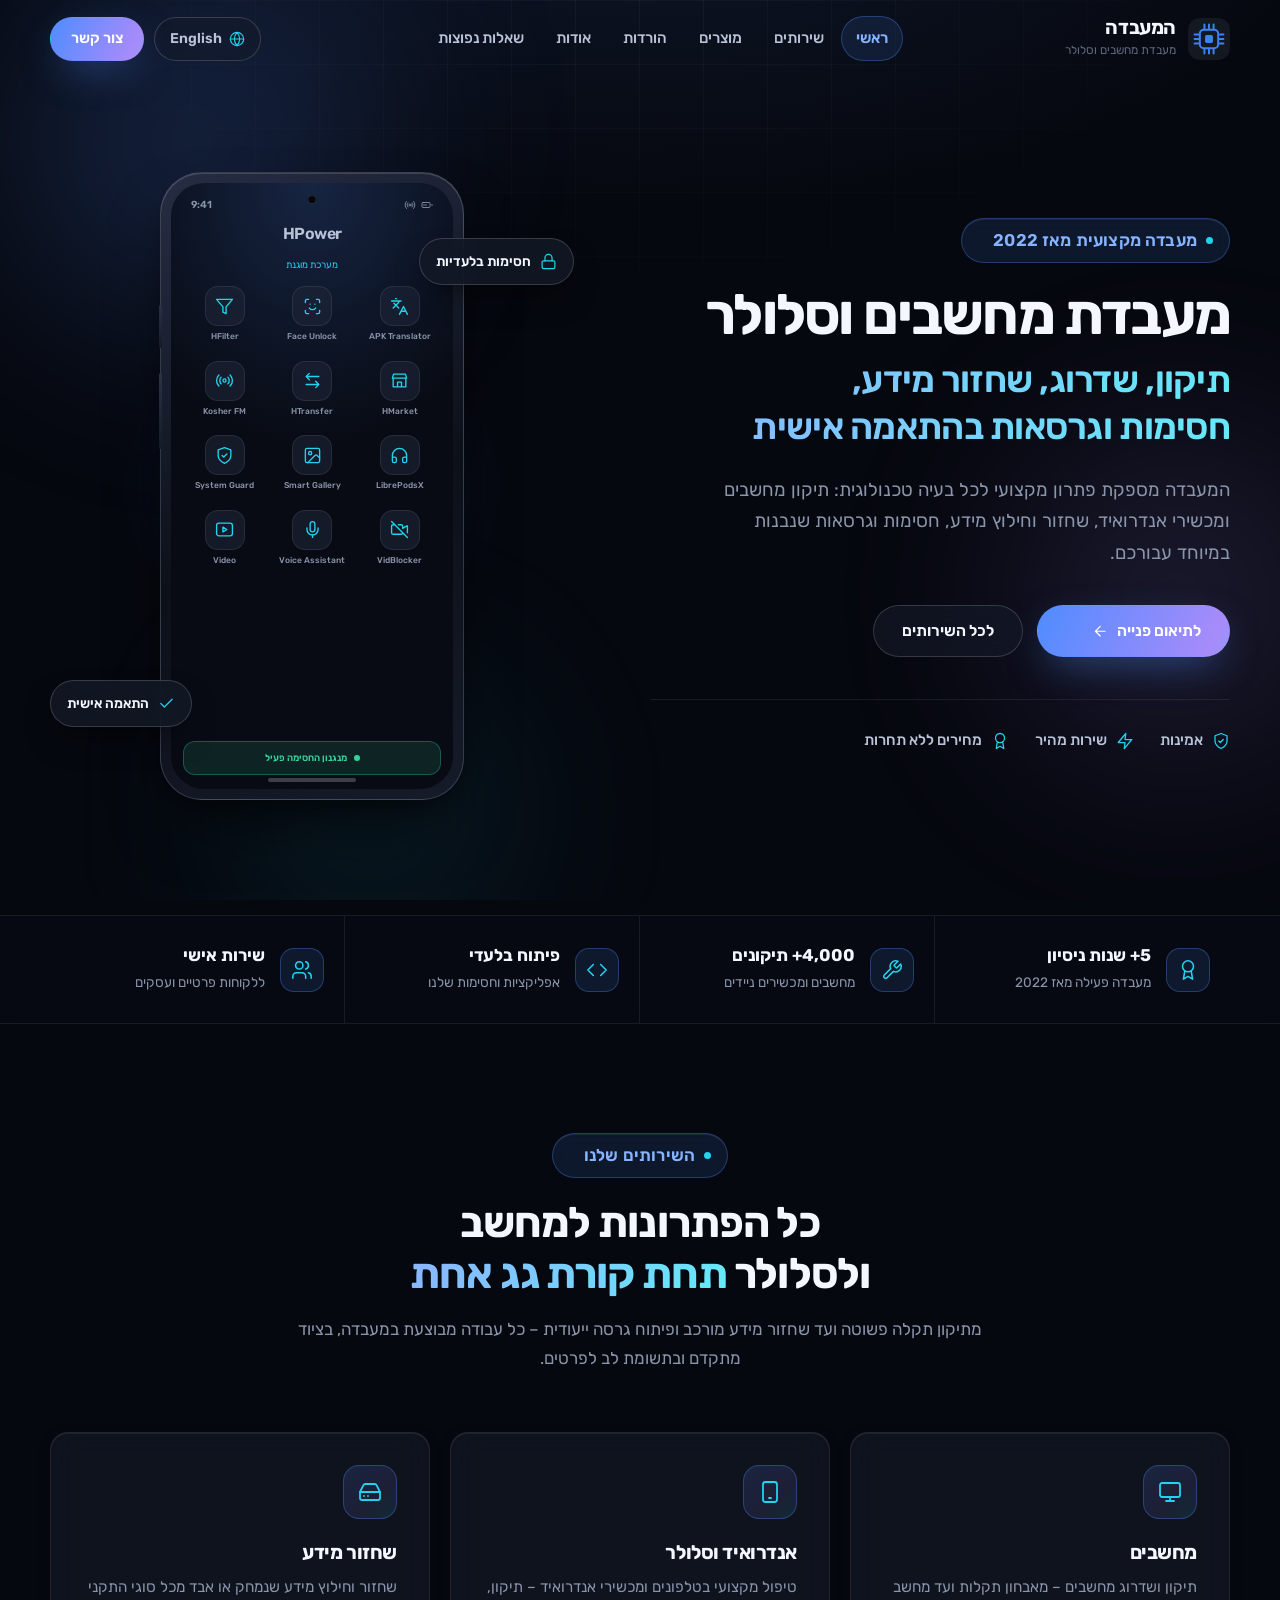
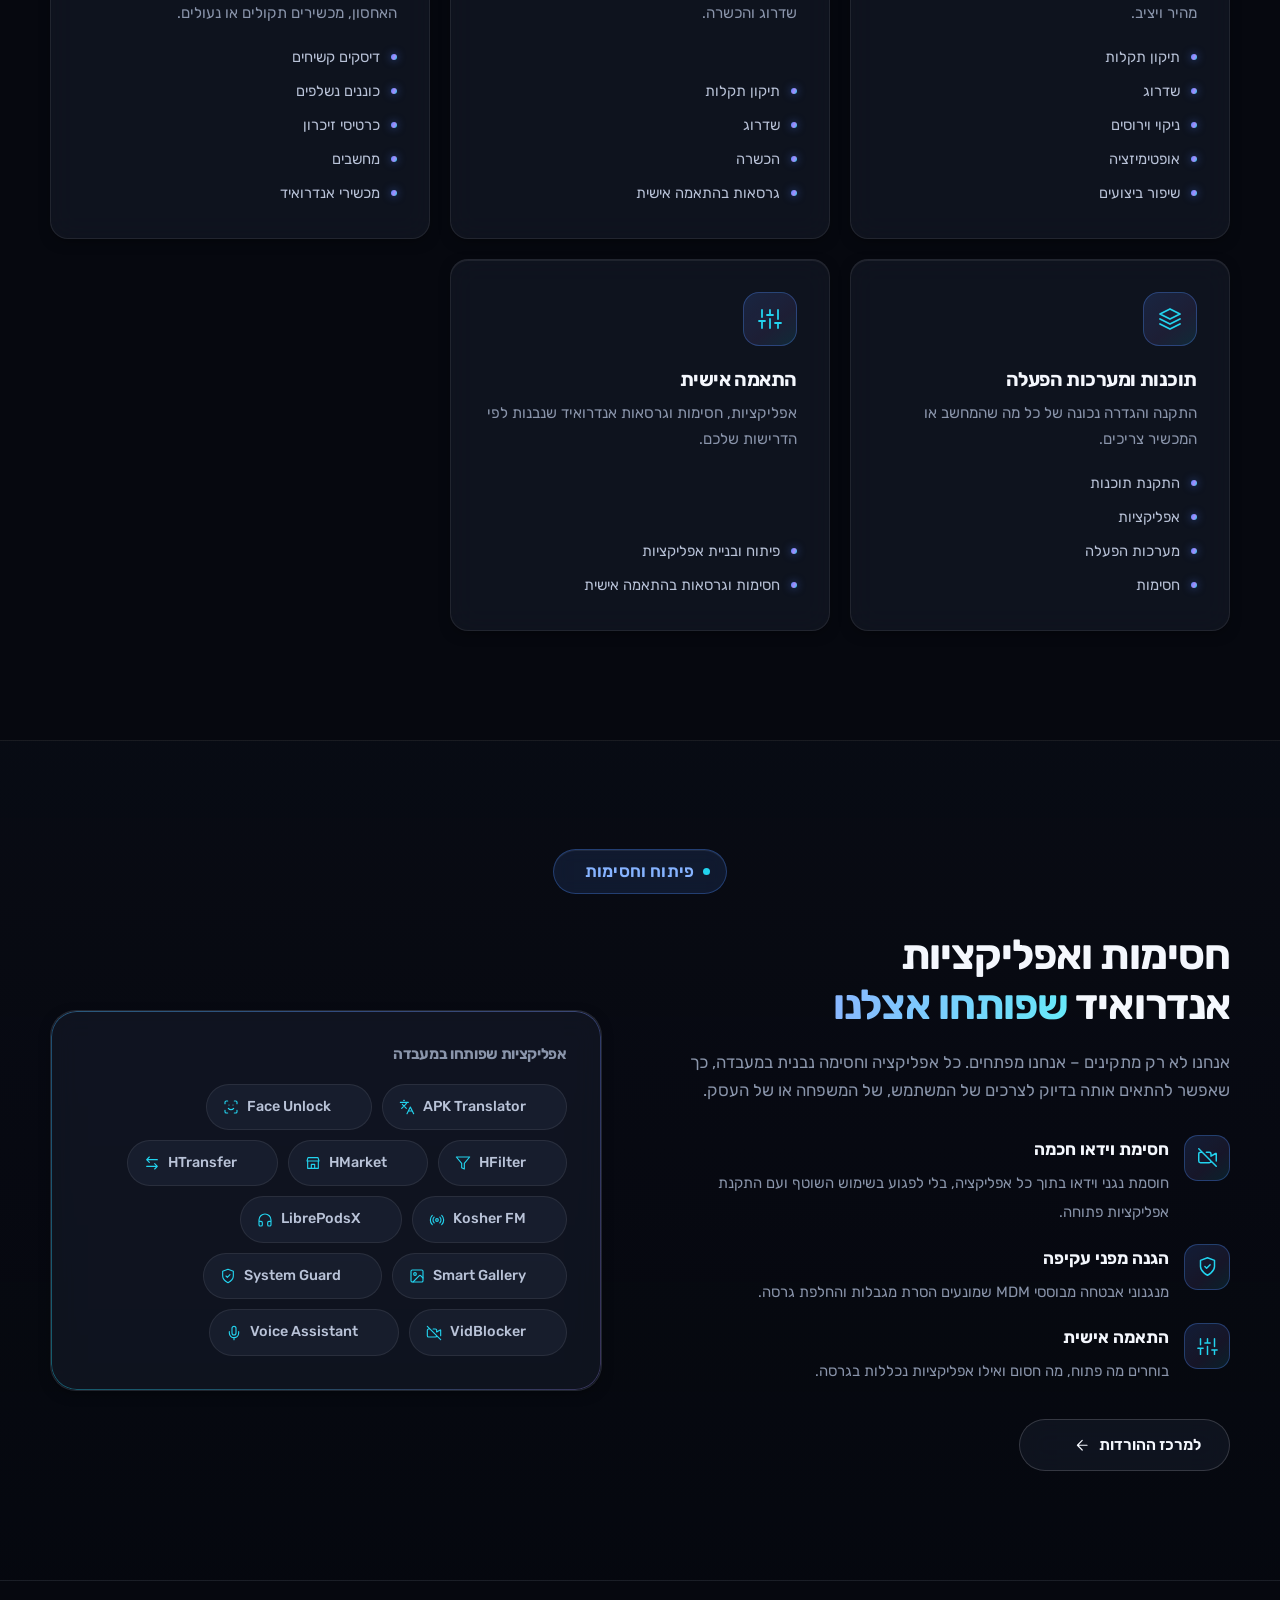
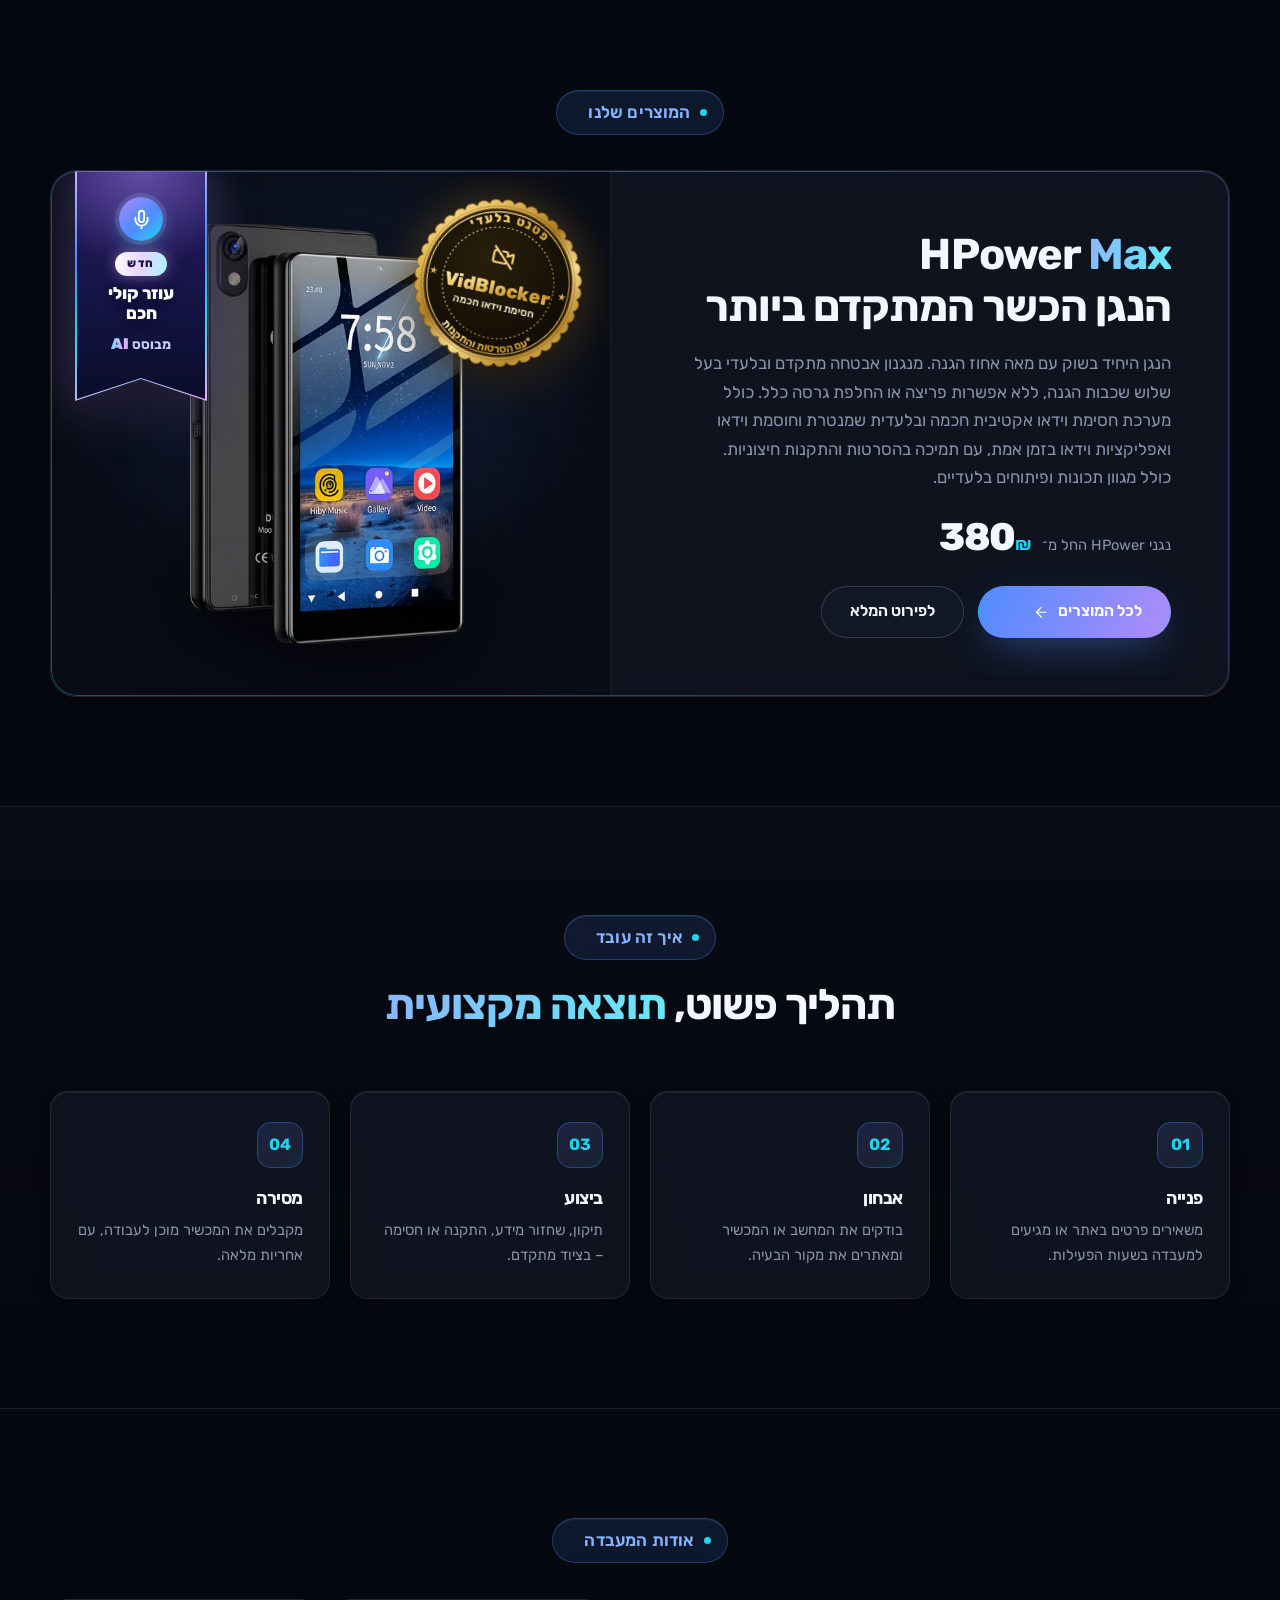
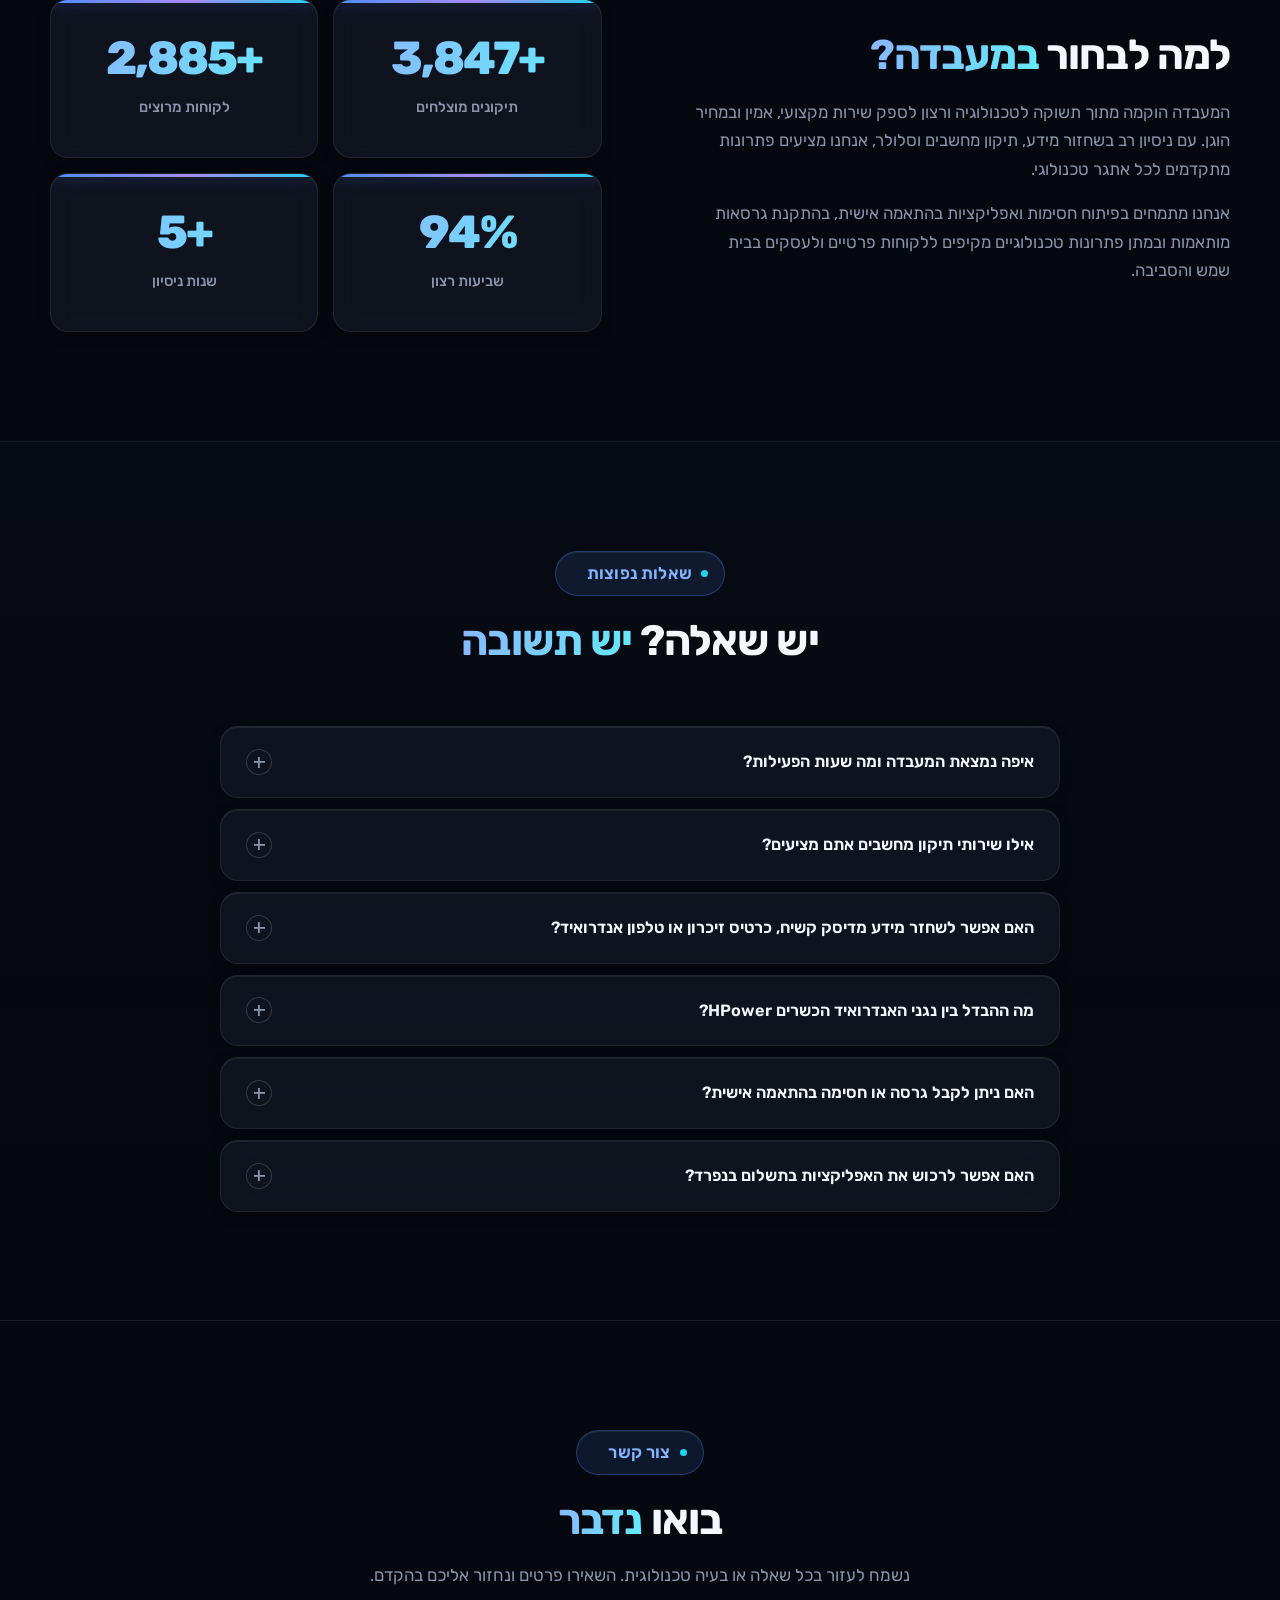
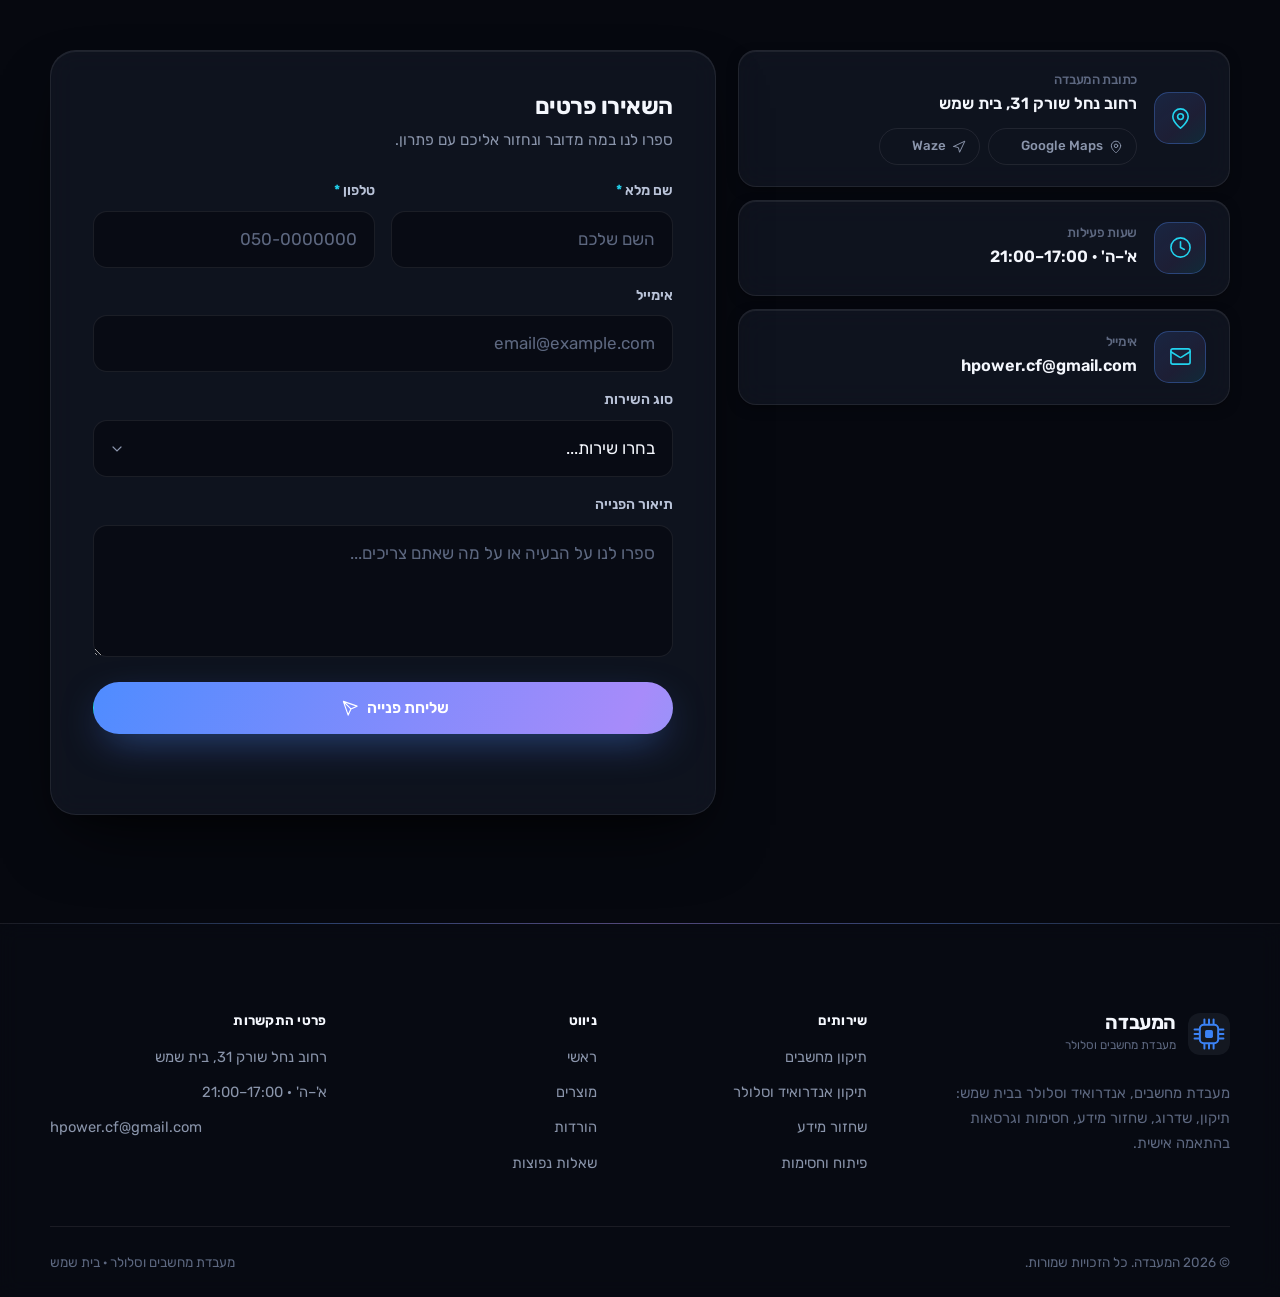
==== commit 0ed66fae: "Add screen size for all models and update HPower Max texts - Screen size listed first for every mode" ====
--- a/index.html
+++ b/index.html
@@ -408,7 +408,7 @@
         <div class="showcase glow-border reveal">
           <div class="showcase-text">
             <h2 id="players-title">HPower <span class="grad-text">Max</span><br>הנגן הכשר המתקדם ביותר</h2>
-            <p>הנגן היחיד בשוק עם מאה אחוז הגנה. מנגנון אבטחה מתקדם ובלעדי בעל שלוש שכבות הגנה, ללא אפשרות פריצה או החלפת גרסה כלל. ללא אינטרנט ווידאו כלל. כולל מגוון תכונות ופיתוחים בלעדיים.</p>
+            <p>הנגן היחיד בשוק עם מאה אחוז הגנה. מנגנון אבטחה מתקדם ובלעדי בעל שלוש שכבות הגנה, ללא אפשרות פריצה או החלפת גרסה כלל. כולל מערכת חסימת וידאו אקטיבית חכמה ובלעדית שמנטרת וחוסמת וידאו ואפליקציות וידאו בזמן אמת, עם תמיכה בהסרטות והתקנות חיצוניות. כולל מגוון תכונות ופיתוחים בלעדיים.</p>
             <div class="price-line">
               <span class="price-from">נגני HPower החל מ־</span>
               <span class="price-big">380<small>₪</small></span>
--- a/assets/css/style.css
+++ b/assets/css/style.css
@@ -1106,27 +1106,28 @@
 /* כל כרטיסי התכונות באותו גודל */
 .lp-features { grid-auto-rows: 1fr; }
 .lp-card-badge { position: absolute; z-index: 2; inset-block-start: clamp(26px, 3vw, 32px); inset-inline-end: clamp(26px, 3vw, 32px); }
-.lp-specs { --g: 16px; display: grid; grid-template-columns: repeat(3, 1fr); gap: var(--g); }
+.lp-specs { --g: 14px; display: grid; grid-template-columns: repeat(4, 1fr); gap: var(--g); max-width: 1040px; margin-inline: auto; }
+/* אריח מפרט קומפקטי: אייקון בצד, כותרת וערך אחד מתחת לשני */
 .spec-tile {
-  display: grid; justify-items: center; gap: 6px; padding: 26px 18px; text-align: center; border-radius: var(--radius);
+  display: grid; grid-template-columns: auto 1fr; align-items: center; column-gap: 14px; row-gap: 1px;
+  padding: 14px 16px; border-radius: var(--radius-sm);
   background: var(--surface); border: 1px solid var(--border);
   -webkit-backdrop-filter: var(--glass-blur); backdrop-filter: var(--glass-blur);
   box-shadow: var(--shadow-sm), inset 0 1px 0 var(--highlight);
   transition: border-color 0.3s, transform 0.45s var(--ease);
 }
-.spec-tile:hover { border-color: var(--accent-line); transform: translateY(-4px); }
+.spec-tile:hover { border-color: var(--accent-line); transform: translateY(-3px); }
 .spec-tile > .icon {
-  width: 46px; height: 46px; padding: 11px; margin-bottom: 6px; border-radius: 14px;
+  grid-row: 1 / 3; width: 42px; height: 42px; padding: 10px; border-radius: var(--radius-xs);
   color: var(--a2); background: var(--grad-soft); border: 1px solid var(--accent-line);
 }
-.spec-tile span { font-size: 0.85rem; color: var(--text-muted); }
-.spec-tile strong { font-size: 1.22rem; font-weight: 800; color: var(--text); letter-spacing: -0.02em; }
+.spec-tile span { align-self: end; font-size: 0.8rem; line-height: 1.3; color: var(--text-muted); }
+.spec-tile strong { align-self: start; justify-self: start; font-size: 1.05rem; font-weight: 800; line-height: 1.3; color: var(--text); letter-spacing: -0.01em; }
 .note a { color: var(--accent-hover); font-weight: 600; }
 .note a:hover { color: var(--a2); }
 @media (max-width: 960px) {
   .lp-hero-grid { grid-template-columns: 1fr; }
   .lp-hero-visual { order: -1; min-height: 460px; }
-  .spec-tile:last-child:nth-child(odd) { grid-column: 1 / -1; justify-self: center; width: calc((100% - var(--g, 20px)) / 2); }
   .lp-specs { grid-template-columns: repeat(2, 1fr); }
 }
 @media (max-width: 640px) {
@@ -1139,8 +1140,10 @@
   .lp-hero-visual .patent-seal { inset-block-start: 0; inset-inline-start: 0; }
   .lp-price strong { font-size: 2.2rem; }
   .lp-buy .btn { flex: 1 1 100%; }
-  .lp-specs { --g: 12px; }
-  .spec-tile { padding: 20px 12px; }
+  .lp-specs { --g: 10px; }
+  .spec-tile { column-gap: 10px; padding: 12px; }
+  .spec-tile > .icon { width: 36px; height: 36px; padding: 8px; }
+  .spec-tile strong { font-size: 0.98rem; }
   .lp-card-badge { inset-block-start: 26px; inset-inline-end: 26px; }
 }
 
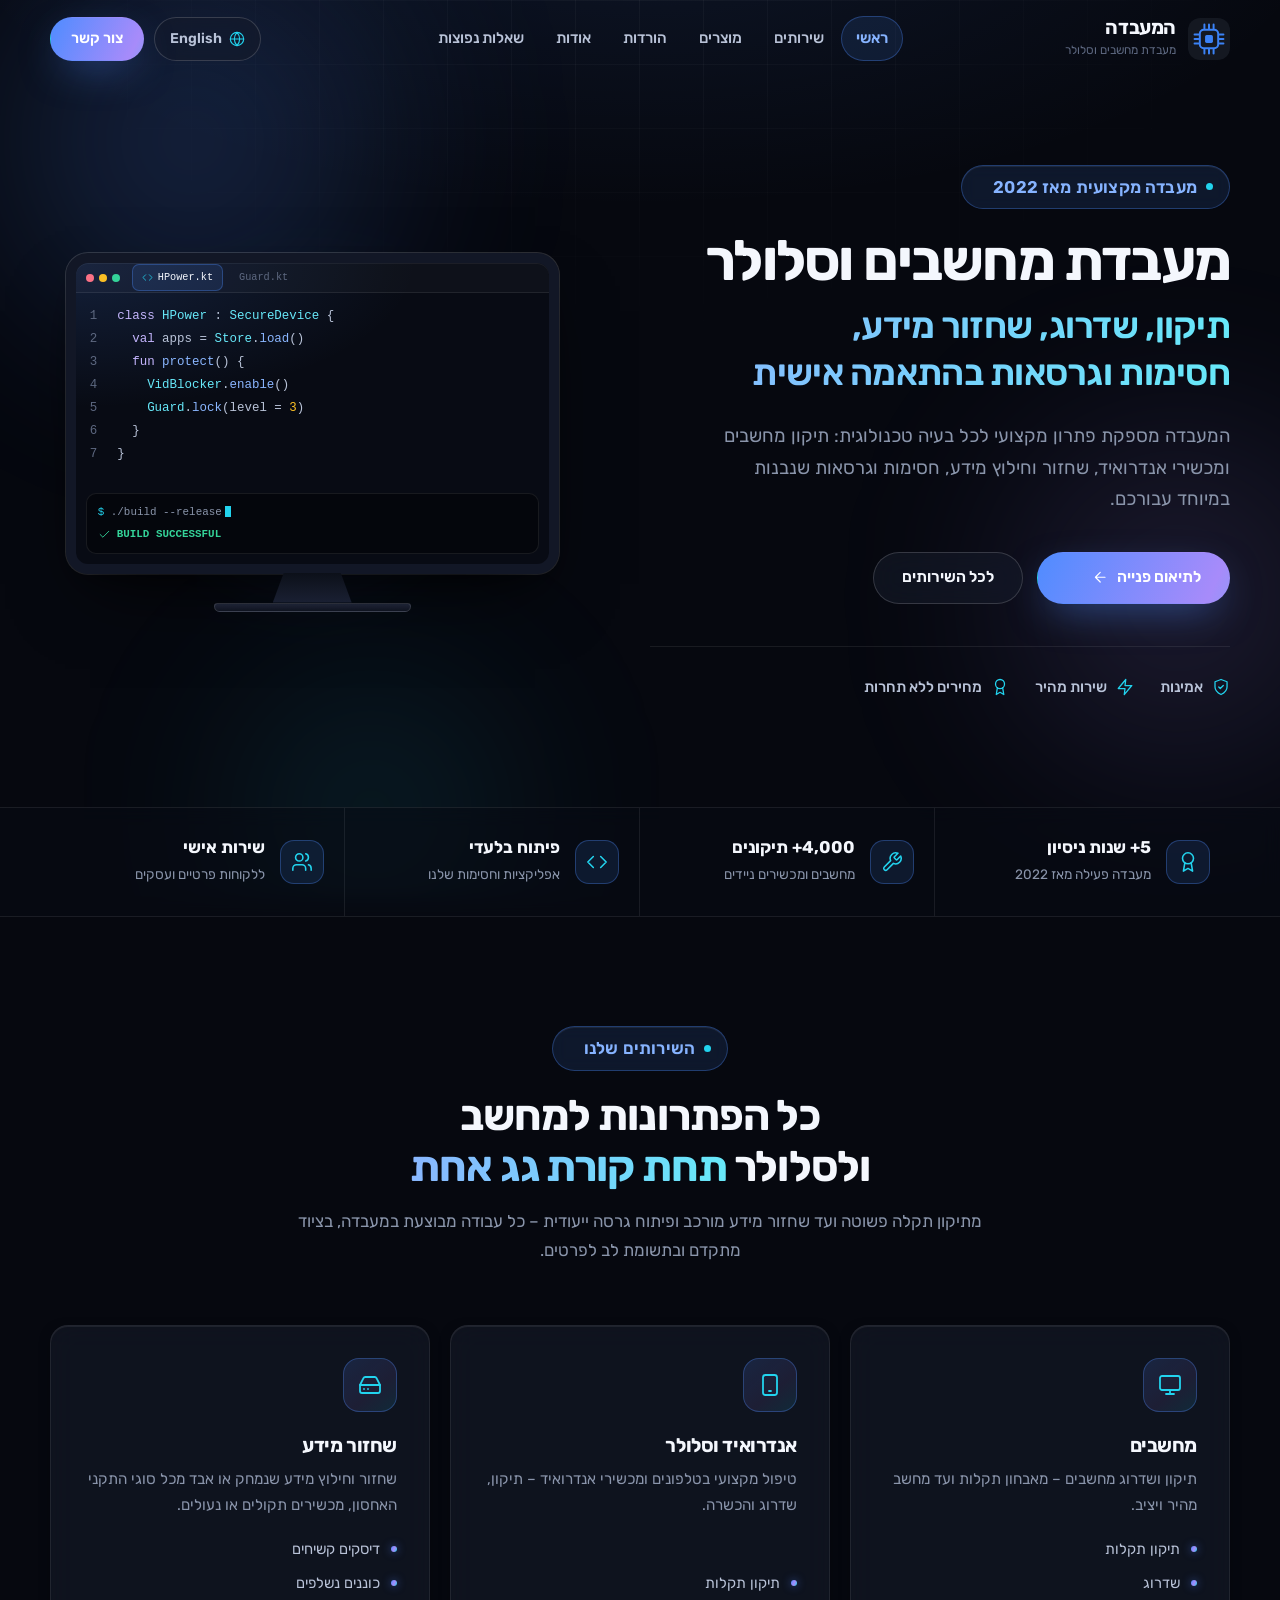
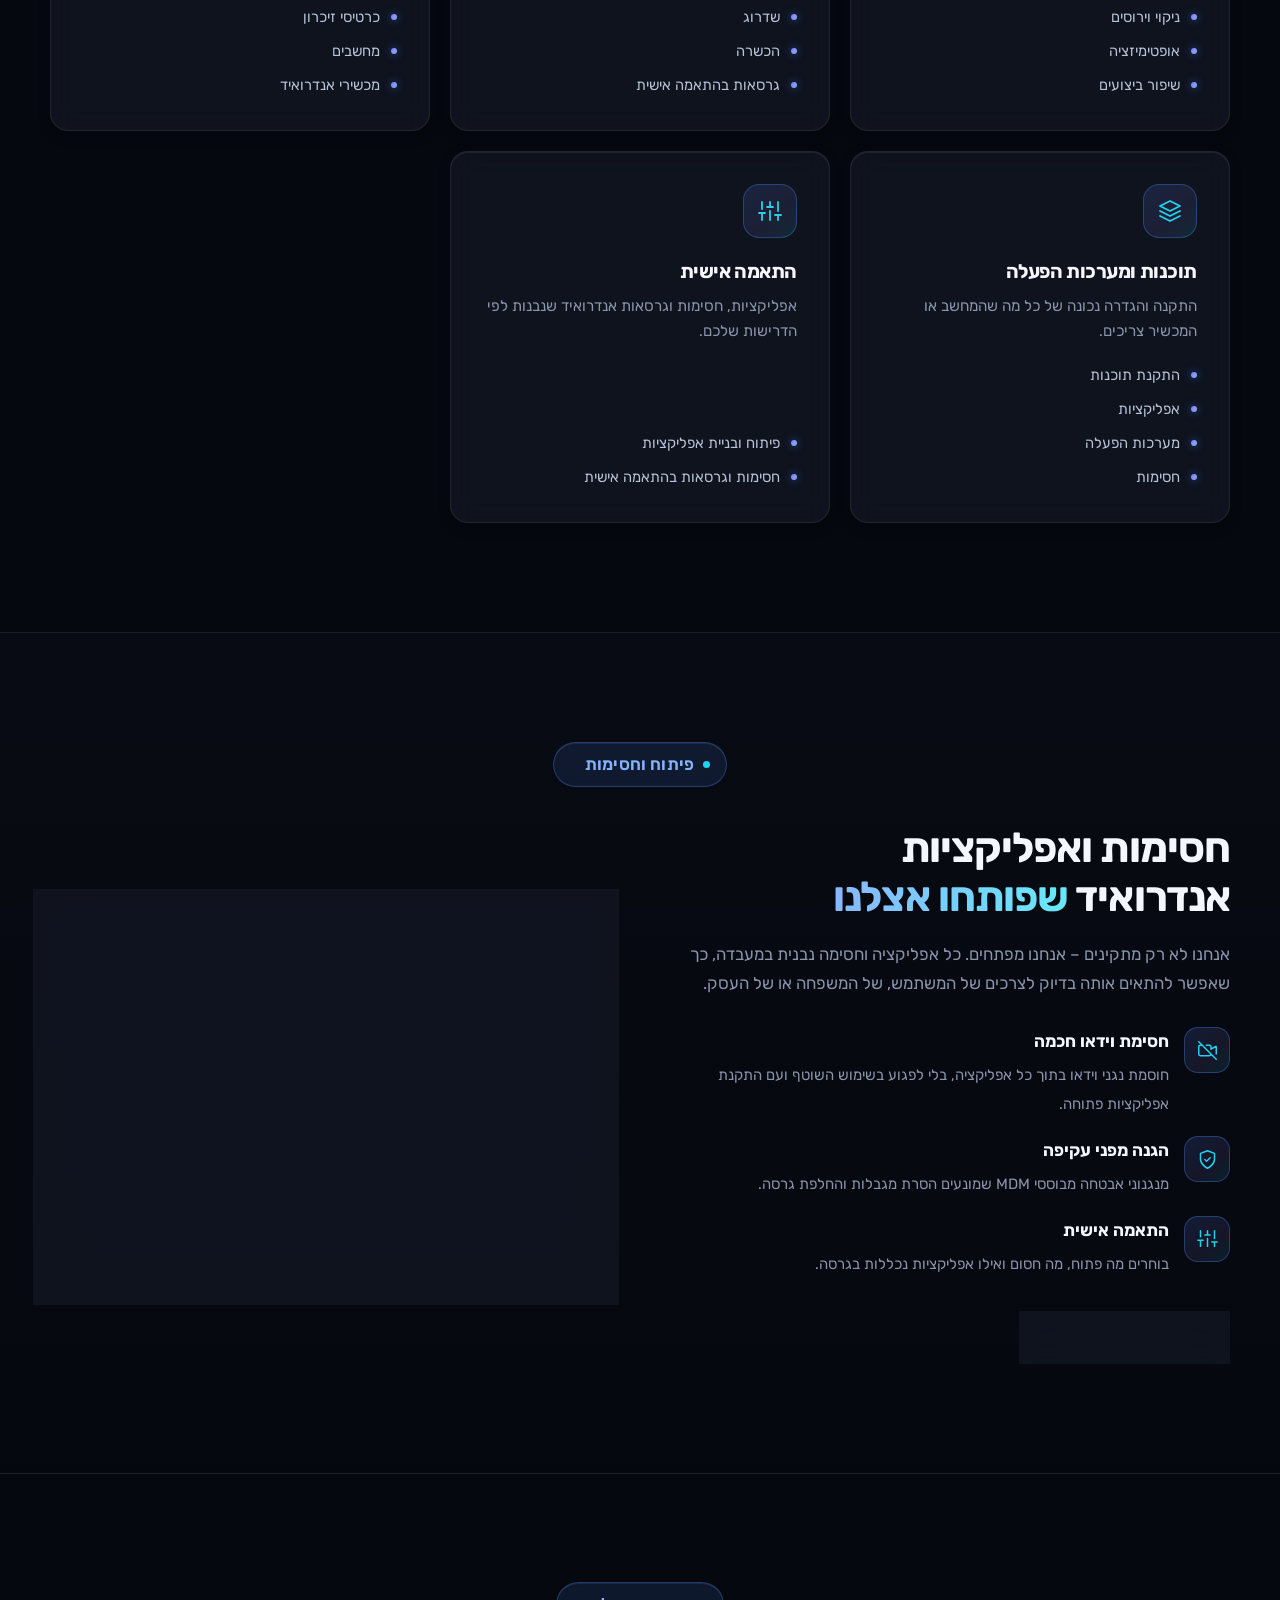
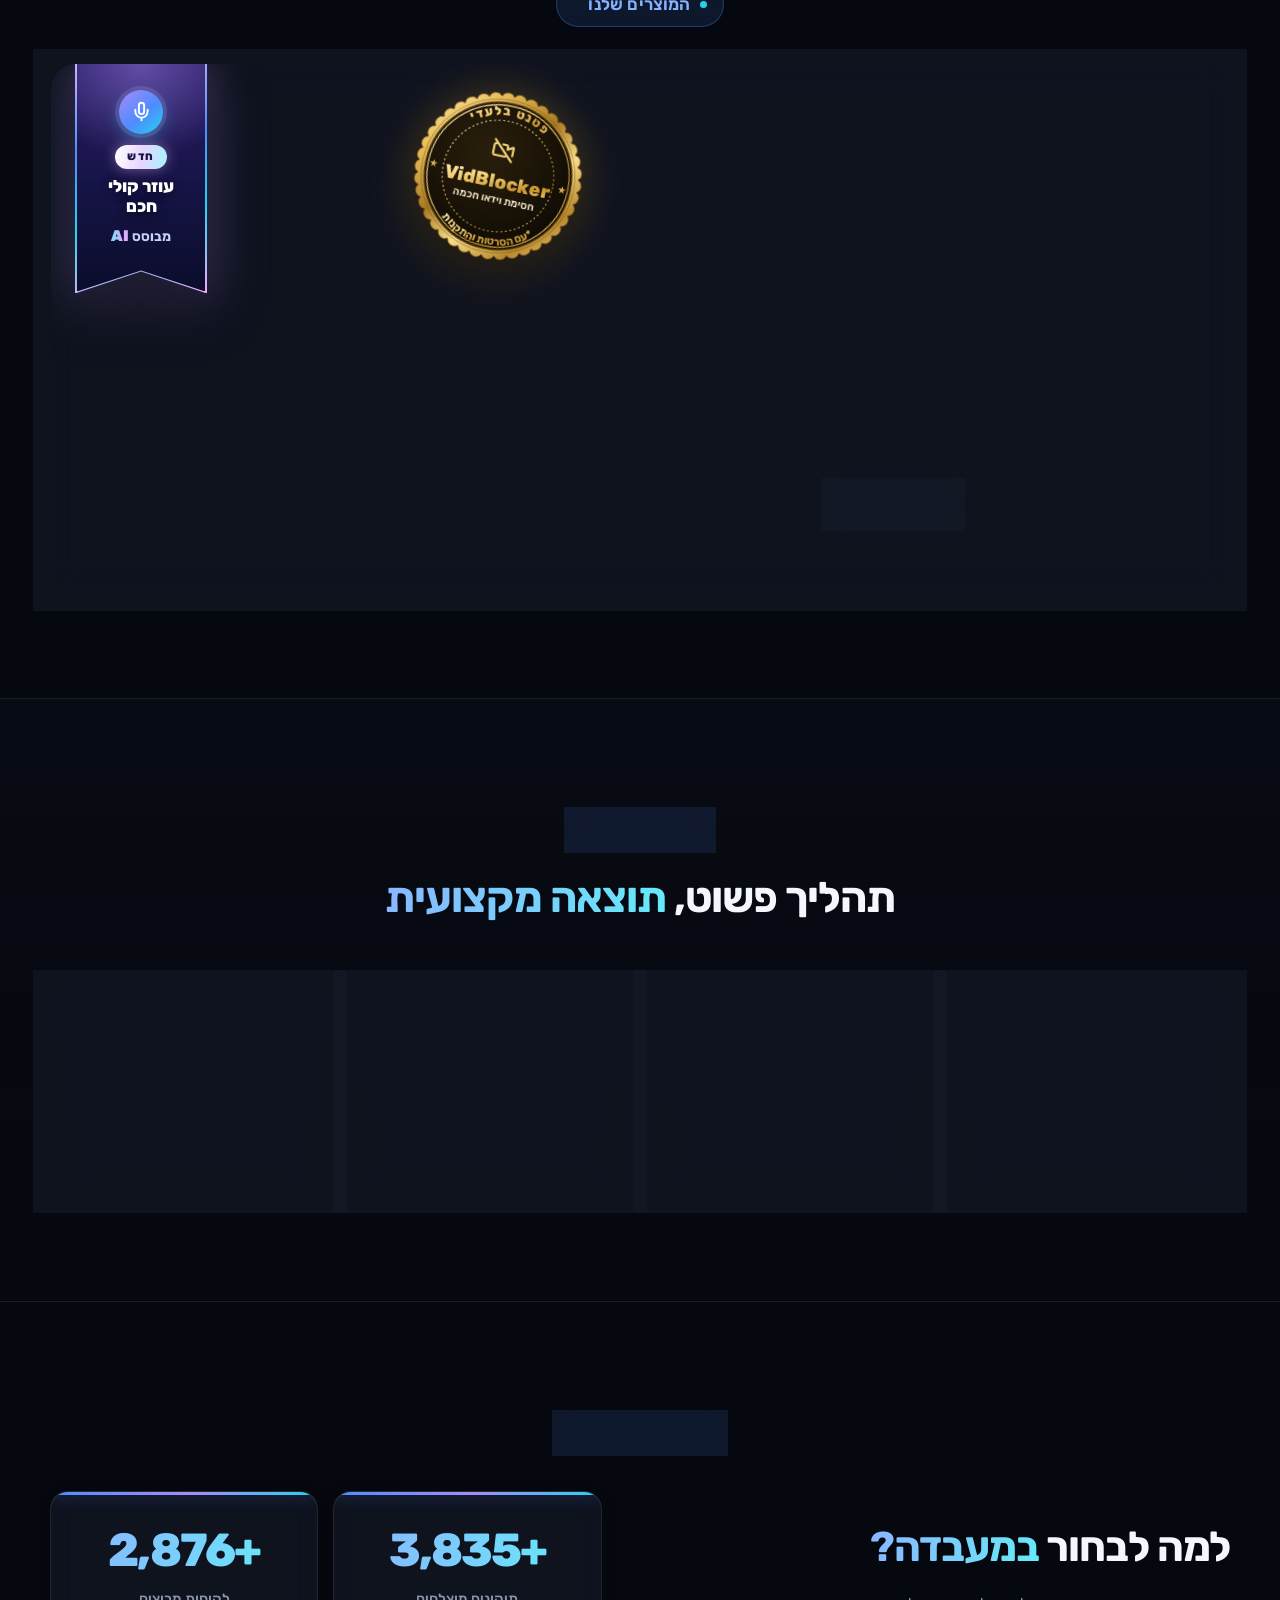
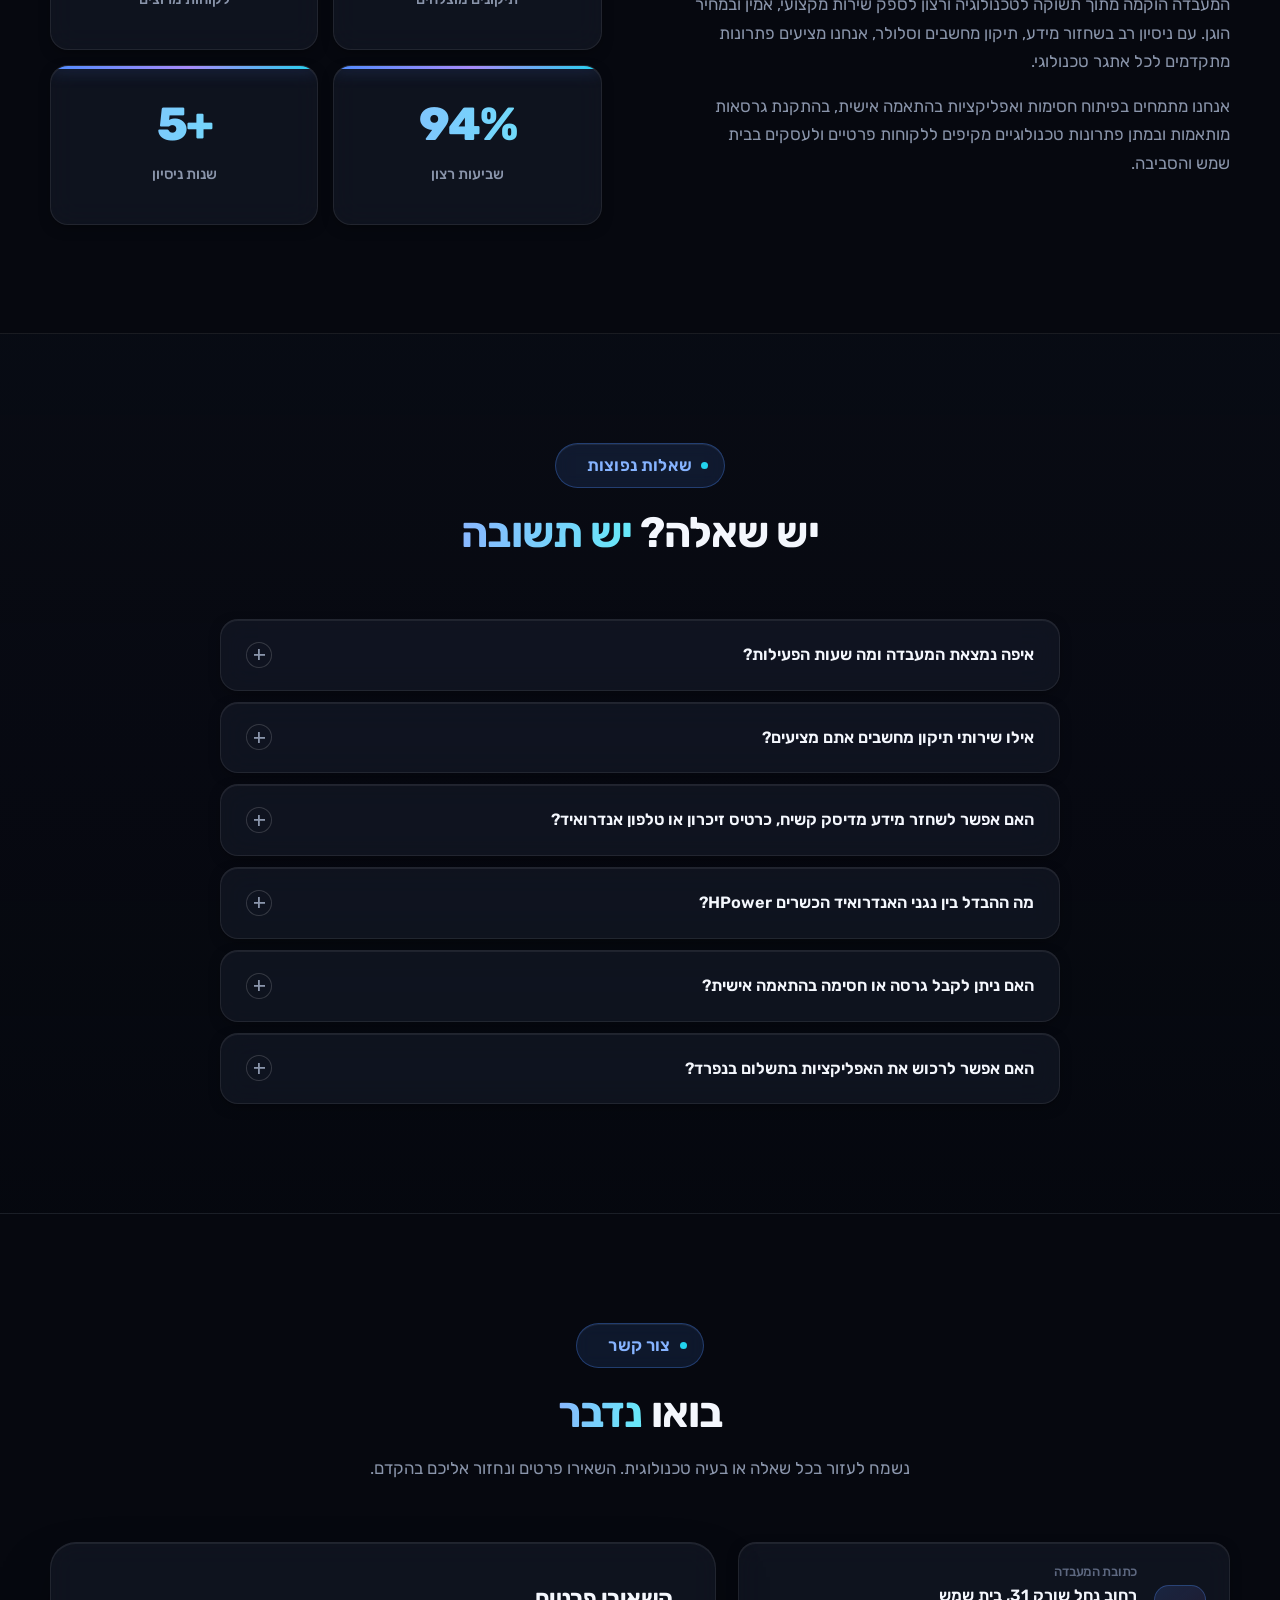
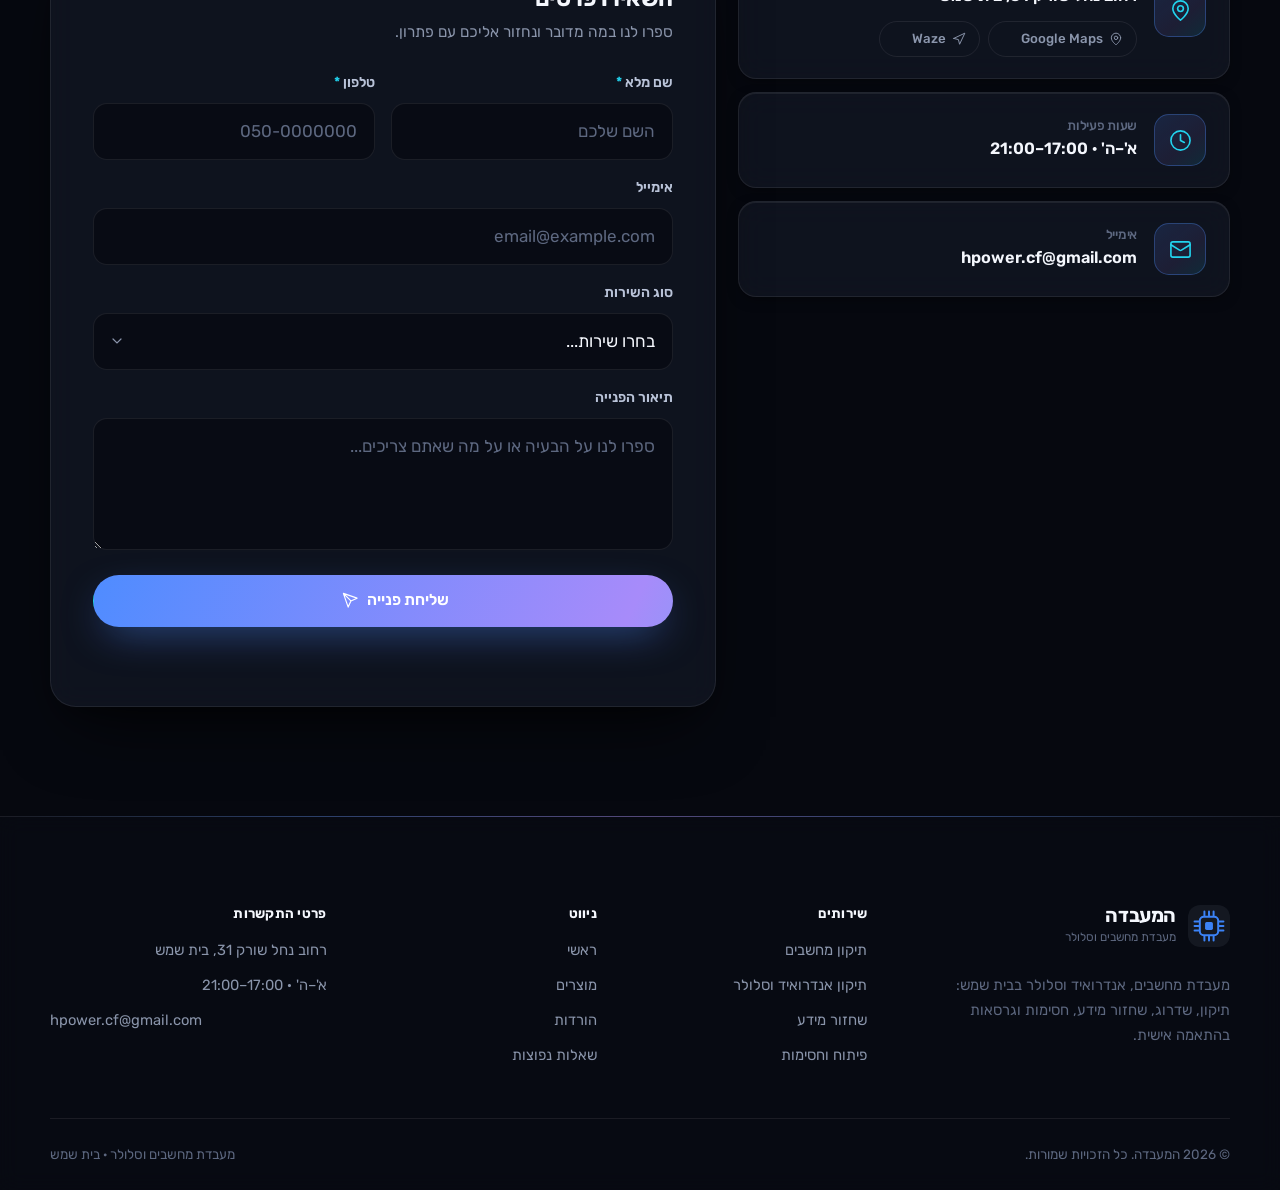
==== commit d39103e3: "Upload" ====
--- a/index.html
+++ b/index.html
@@ -214,54 +214,81 @@
         </div>
 
         <div class="hero-visual reveal" style="--d:.2s" aria-hidden="true">
-          <span class="hero-chip c1"><svg class="icon"><use href="#i-lock"/></svg>חסימות בלעדיות</span>
-
-          <div class="phone">
-            <span class="phone-cam"></span>
-            <div class="phone-screen">
-              <span class="phone-sheen"></span>
-
-              <div class="ph-status">
-                <span>9:41</span>
-                <span class="ph-sig">
-                  <svg class="icon"><use href="#i-radio"/></svg>
-                  <svg class="icon"><use href="#i-battery"/></svg>
-                </span>
-              </div>
-
-              <div class="ph-head">
-                <strong>HPower</strong>
-                <span>מערכת מוגנת</span>
-              </div>
-
-              <div class="ph-apps">
-                <span class="ph-app"><span class="ph-ico"><svg class="icon"><use href="#i-languages"/></svg></span><span class="ph-name">APK Translator</span></span>
-                <span class="ph-app"><span class="ph-ico"><svg class="icon"><use href="#i-face"/></svg></span><span class="ph-name">Face Unlock</span></span>
-                <span class="ph-app"><span class="ph-ico"><svg class="icon"><use href="#i-filter"/></svg></span><span class="ph-name">HFilter</span></span>
-                <span class="ph-app"><span class="ph-ico"><svg class="icon"><use href="#i-store"/></svg></span><span class="ph-name">HMarket</span></span>
-                <span class="ph-app"><span class="ph-ico"><svg class="icon"><use href="#i-transfer"/></svg></span><span class="ph-name">HTransfer</span></span>
-                <span class="ph-app"><span class="ph-ico"><svg class="icon"><use href="#i-radio"/></svg></span><span class="ph-name">Kosher FM</span></span>
-                <span class="ph-app"><span class="ph-ico"><svg class="icon"><use href="#i-headphones"/></svg></span><span class="ph-name">LibrePodsX</span></span>
-                <span class="ph-app"><span class="ph-ico"><svg class="icon"><use href="#i-image"/></svg></span><span class="ph-name">Smart Gallery</span></span>
-                <span class="ph-app"><span class="ph-ico"><svg class="icon"><use href="#i-shield"/></svg></span><span class="ph-name">System Guard</span></span>
-                <span class="ph-app"><span class="ph-ico"><svg class="icon"><use href="#i-video-off"/></svg></span><span class="ph-name">VidBlocker</span></span>
-                <span class="ph-app"><span class="ph-ico"><svg class="icon"><use href="#i-mic"/></svg></span><span class="ph-name">Voice Assistant</span></span>
-                <span class="ph-app is-target"><span class="ph-ico"><svg class="icon"><use href="#i-play"/></svg></span><span class="ph-name">Video</span></span>
-              </div>
-
-              <div class="ph-live"><span class="ph-dot"></span>מנגנון החסימה פעיל</div>
-
-              <div class="ph-block">
-                <span class="ph-shield"><svg class="icon"><use href="#i-shield"/></svg></span>
-                <strong>הווידאו נחסם</strong>
-                <span class="ph-note">VidBlocker · חסימה בכל האפליקציות</span>
-              </div>
-
-              <span class="phone-home"></span>
+          <div class="hero-stage">
+            <!-- סצנה 1: מחשב עם קוד שנכתב ונבנה -->
+            <div class="hero-scene scene-pc is-active">
+              <div class="pc">
+                <div class="pc-screen" dir="ltr">
+                  <span class="pc-sheen"></span>
+
+                  <div class="pc-bar">
+                    <span class="pc-dots"><i></i><i></i><i></i></span>
+                    <span class="pc-tab"><svg class="icon"><use href="#i-code"/></svg>HPower.kt</span>
+                    <span class="pc-tab is-dim">Guard.kt</span>
+                  </div>
+
+                  <div class="pc-code">
+                    <span class="cl" style="--i:0"><b>1</b><em class="k">class</em> <em class="t">HPower</em> : <em class="t">SecureDevice</em> {</span>
+                    <span class="cl" style="--i:1"><b>2</b>  <em class="k">val</em> apps = <em class="t">Store</em>.<em class="f">load</em>()</span>
+                    <span class="cl" style="--i:2"><b>3</b>  <em class="k">fun</em> <em class="f">protect</em>() {</span>
+                    <span class="cl" style="--i:3"><b>4</b>    <em class="t">VidBlocker</em>.<em class="f">enable</em>()</span>
+                    <span class="cl" style="--i:4"><b>5</b>    <em class="t">Guard</em>.<em class="f">lock</em>(level = <em class="n">3</em>)</span>
+                    <span class="cl" style="--i:5"><b>6</b>  }</span>
+                    <span class="cl" style="--i:6"><b>7</b>}</span>
+                  </div>
+
+                  <div class="pc-term">
+                    <span class="pc-cmd"><em class="p">$</em> ./build --release<span class="pc-caret"></span></span>
+                    <span class="pc-ok"><svg class="icon"><use href="#i-check"/></svg>BUILD SUCCESSFUL</span>
+                  </div>
+                </div>
+                <span class="pc-neck"></span>
+                <span class="pc-base"></span>
+              </div>
+            </div>
+
+            <!-- סצנה 2: טלפון עם מנגנון החסימה בפעולה -->
+            <div class="hero-scene scene-phone">
+              <div class="phone">
+                <span class="phone-cam"></span>
+                <div class="phone-screen">
+                  <span class="phone-sheen"></span>
+
+                  <div class="ph-status">
+                    <span>9:41</span>
+                    <span class="ph-sig">
+                      <svg class="icon"><use href="#i-radio"/></svg>
+                      <svg class="icon"><use href="#i-battery"/></svg>
+                    </span>
+                  </div>
+
+                  <div class="ph-head">
+                    <strong>HPower</strong>
+                    <span>מערכת מוגנת</span>
+                  </div>
+
+                  <div class="ph-apps">
+                    <span class="ph-app" style="--i:0"><span class="ph-ico"><svg class="icon"><use href="#i-face"/></svg></span><span class="ph-name">Face Unlock</span></span>
+                    <span class="ph-app" style="--i:1"><span class="ph-ico"><svg class="icon"><use href="#i-filter"/></svg></span><span class="ph-name">HFilter</span></span>
+                    <span class="ph-app" style="--i:2"><span class="ph-ico"><svg class="icon"><use href="#i-store"/></svg></span><span class="ph-name">HMarket</span></span>
+                    <span class="ph-app" style="--i:3"><span class="ph-ico"><svg class="icon"><use href="#i-transfer"/></svg></span><span class="ph-name">HTransfer</span></span>
+                    <span class="ph-app" style="--i:4"><span class="ph-ico"><svg class="icon"><use href="#i-radio"/></svg></span><span class="ph-name">Kosher FM</span></span>
+                    <span class="ph-app" style="--i:5"><span class="ph-ico"><svg class="icon"><use href="#i-headphones"/></svg></span><span class="ph-name">LibrePodsX</span></span>
+                    <span class="ph-app" style="--i:6"><span class="ph-ico"><svg class="icon"><use href="#i-bluetooth"/></svg></span><span class="ph-name">Multi Cast</span></span>
+                    <span class="ph-app" style="--i:7"><span class="ph-ico"><svg class="icon"><use href="#i-image"/></svg></span><span class="ph-name">Smart Gallery</span></span>
+                    <span class="ph-app" style="--i:8"><span class="ph-ico"><svg class="icon"><use href="#i-shield"/></svg></span><span class="ph-name">System Guard</span></span>
+                    <span class="ph-app" style="--i:9"><span class="ph-ico"><svg class="icon"><use href="#i-video-off"/></svg></span><span class="ph-name">VidBlocker</span></span>
+                    <span class="ph-app" style="--i:10"><span class="ph-ico"><svg class="icon"><use href="#i-mic"/></svg></span><span class="ph-name">Voice Assistant</span></span>
+                  </div>
+
+                  <div class="ph-live"><span class="ph-dot"></span>מנגנון החסימה פעיל</div>
+
+                  <span class="phone-home"></span>
+                </div>
+              </div>
             </div>
           </div>
 
-          <span class="hero-chip c2"><svg class="icon"><use href="#i-check"/></svg>התאמה אישית</span>
         </div>
       </div>
     </section>
@@ -382,13 +409,13 @@
         <div class="dev-visual glow-border reveal" style="--d:.12s">
           <h3>אפליקציות שפותחו במעבדה</h3>
           <div class="app-cloud">
-            <a class="app-pill" href="downloads.html#apk-translator"><svg class="icon" aria-hidden="true"><use href="#i-languages"/></svg>APK Translator</a>
             <a class="app-pill" href="downloads.html#face-unlock"><svg class="icon" aria-hidden="true"><use href="#i-face"/></svg>Face Unlock</a>
             <a class="app-pill" href="downloads.html#hfilter"><svg class="icon" aria-hidden="true"><use href="#i-filter"/></svg>HFilter</a>
             <a class="app-pill" href="downloads.html#hmarket"><svg class="icon" aria-hidden="true"><use href="#i-store"/></svg>HMarket</a>
             <a class="app-pill" href="downloads.html#htransfer"><svg class="icon" aria-hidden="true"><use href="#i-transfer"/></svg>HTransfer</a>
             <a class="app-pill" href="downloads.html#kosher-fm"><svg class="icon" aria-hidden="true"><use href="#i-radio"/></svg>Kosher FM</a>
             <a class="app-pill" href="downloads.html#librepodsx"><svg class="icon" aria-hidden="true"><use href="#i-headphones"/></svg>LibrePodsX</a>
+            <a class="app-pill" href="downloads.html#multi-cast"><svg class="icon" aria-hidden="true"><use href="#i-bluetooth"/></svg>Multi Cast</a>
             <a class="app-pill" href="downloads.html#smart-gallery"><svg class="icon" aria-hidden="true"><use href="#i-image"/></svg>Smart Gallery</a>
             <a class="app-pill" href="downloads.html#system-guard"><svg class="icon" aria-hidden="true"><use href="#i-shield"/></svg>System Guard</a>
             <a class="app-pill" href="downloads.html#vidblocker"><svg class="icon" aria-hidden="true"><use href="#i-video-off"/></svg>VidBlocker</a>
--- a/assets/css/style.css
+++ b/assets/css/style.css
@@ -362,7 +362,7 @@
 .hero-points li:hover { color: var(--text); transform: translateY(-2px); }
 .hero-points .icon { color: var(--a2); }
 
-/* ---------- מוקאפ טלפון בהירו: מנגנון החסימה בפעולה ---------- */
+/* ---------- מוקאפ מחשב בהירו: קוד שנכתב ונבנה ---------- */
 .hero-visual { position: relative; display: grid; place-items: center; padding-block: 12px; }
 .hero-visual::before {
   content: ""; position: absolute; width: 74%; aspect-ratio: 1; border-radius: 50%;
@@ -370,13 +370,119 @@
   filter: blur(34px); animation: breathe 7s ease-in-out infinite;
 }
 
+.pc {
+  position: relative; width: min(520px, 94%);
+  display: grid; justify-items: center;
+}
+.pc-screen {
+  position: relative; overflow: hidden; width: 100%; aspect-ratio: 16 / 10.4;
+  display: flex; flex-direction: column;
+  border: 10px solid #121726; border-radius: 22px;
+  background: radial-gradient(120% 80% at 0% 0%, rgba(79, 140, 255, 0.16), transparent 60%), #080b14;
+  box-shadow: var(--shadow-lg), 0 0 0 1px var(--border-strong), inset 0 1px 0 rgba(255, 255, 255, 0.06);
+  font-family: ui-monospace, "Cascadia Code", Consolas, "Courier New", monospace;
+  text-align: left;
+}
+.pc-neck {
+  width: 16%; height: 30px; margin-top: -1px;
+  background: linear-gradient(180deg, #0c1019, #1a2033);
+  clip-path: polygon(14% 0, 86% 0, 100% 100%, 0 100%);
+}
+.pc-base {
+  width: 40%; height: 9px; border-radius: 6px 6px 10px 10px;
+  background: linear-gradient(180deg, #262d44, #121726);
+  border: 1px solid var(--border-strong);
+  box-shadow: 0 16px 26px -10px rgba(0, 0, 0, 0.8);
+}
+
+/* הבהוב אור עדין על המסך */
+.pc-sheen {
+  position: absolute; inset: 0; pointer-events: none; z-index: 5;
+  background-image: linear-gradient(180deg, transparent, rgba(255, 255, 255, 0.04) 55%, rgba(34, 211, 238, 0.1));
+  background-repeat: no-repeat; background-size: 100% 90px; background-position: 0 -100px;
+  animation: scan 7s var(--ease) infinite;
+}
+@keyframes scan {
+  0% { background-position: 0 -100px; opacity: 0; }
+  15%, 72% { opacity: 1; }
+  100% { background-position: 0 calc(100% + 100px); opacity: 0; }
+}
+
+.pc-bar {
+  display: flex; align-items: center; gap: 6px; padding: 0 10px;
+  min-height: 30px; border-bottom: 1px solid var(--border); background: rgba(255, 255, 255, 0.025);
+}
+.pc-dots { display: inline-flex; gap: 5px; margin-inline-end: 6px; }
+.pc-dots i { width: 8px; height: 8px; border-radius: 50%; background: #fb7185; }
+.pc-dots i:nth-child(2) { background: #fbbf24; }
+.pc-dots i:nth-child(3) { background: var(--ok); }
+.pc-tab {
+  display: inline-flex; align-items: center; gap: 5px; padding: 4px 9px; border-radius: 7px;
+  font-size: 0.64rem; color: var(--text); background: var(--accent-soft); border: 1px solid var(--accent-line);
+}
+.pc-tab .icon { width: 11px; height: 11px; color: var(--a2); }
+.pc-tab.is-dim { color: var(--text-faint); background: none; border-color: transparent; }
+
+.pc-code { display: grid; align-content: start; gap: 3px; padding: 14px 14px 0; flex: 1; }
+.cl {
+  display: block; white-space: pre; overflow: hidden;
+  font-size: 0.78rem; line-height: 1.6; color: var(--text-body);
+}
+/* כל שורה "מוקלדת" בתורה בכל פעם שהמחשב מופיע */
+.scene-pc.is-active .cl {
+  animation: type-line 0.7s steps(24, end) both;
+  animation-delay: calc(0.35s + var(--i) * 0.5s);
+}
+@keyframes type-line {
+  from { clip-path: inset(0 100% 0 0); }
+  to { clip-path: inset(0 0 0 0); }
+}
+.cl b { display: inline-block; width: 2.2em; font-weight: 400; color: var(--text-faint); }
+.cl em { font-style: normal; }
+.cl .k { color: #c4b5fd; }
+.cl .t { color: #67e8f9; }
+.cl .f { color: #8ab6ff; }
+.cl .n { color: #fbbf24; }
+
+.pc-term {
+  display: grid; gap: 4px; margin: 10px; padding: 9px 11px; border-radius: 10px;
+  font-size: 0.68rem; background: rgba(0, 0, 0, 0.38); border: 1px solid var(--border);
+}
+.pc-cmd { color: var(--text-muted); }
+.pc-cmd .p { font-style: normal; color: var(--a2); }
+.pc-caret {
+  display: inline-block; width: 6px; height: 1em; margin-inline-start: 3px; vertical-align: -2px;
+  background: var(--a2); animation: caret 1s steps(1) infinite;
+}
+@keyframes caret { 50% { opacity: 0; } }
+.pc-ok {
+  display: inline-flex; align-items: center; gap: 6px; font-weight: 700; color: var(--ok);
+}
+.scene-pc.is-active .pc-ok { animation: build-ok 0.6s var(--ease) 4.4s both; }
+.pc-ok .icon { width: 13px; height: 13px; }
+@keyframes build-ok {
+  from { opacity: 0; transform: translateY(4px); }
+  to { opacity: 1; transform: none; }
+}
+
+/* שתי סצנות באותו מקום: מחשב וטלפון, מתחלפות כל כמה שניות (main.js) */
+.hero-stage { position: relative; display: grid; place-items: center; width: 100%; animation: float 9s ease-in-out infinite; }
+.hero-scene {
+  grid-area: 1 / 1; width: 100%; display: grid; place-items: center;
+  opacity: 0; visibility: hidden; transform: scale(0.94) translateY(12px);
+  transition: opacity 0.7s var(--ease), transform 0.9s var(--ease), visibility 0s linear 0.9s;
+}
+.hero-scene.is-active {
+  opacity: 1; visibility: visible; transform: none;
+  transition: opacity 0.8s var(--ease) 0.25s, transform 1s var(--ease) 0.25s, visibility 0s;
+}
+
 .phone {
-  position: relative; width: min(304px, 80%); aspect-ratio: 9 / 18.6;
-  padding: 10px; border-radius: 42px;
+  position: relative; width: min(252px, 66%); aspect-ratio: 9 / 18.6;
+  padding: 9px; border-radius: 36px;
   background: linear-gradient(155deg, #262d44, #0c1019 55%, #161b2a);
   border: 1px solid var(--border-strong);
   box-shadow: var(--shadow-lg), inset 0 1px 0 rgba(255, 255, 255, 0.14);
-  animation: float 9s ease-in-out infinite;
 }
 /* לחצני צד */
 .phone::before, .phone::after {
@@ -392,7 +498,7 @@
   background: #04060c; box-shadow: inset 0 0 0 1px rgba(255, 255, 255, 0.14);
 }
 .phone-screen {
-  position: relative; overflow: hidden; height: 100%; border-radius: 33px;
+  position: relative; overflow: hidden; height: 100%; border-radius: 28px;
   display: flex; flex-direction: column; padding: 11px 12px 14px;
   background: radial-gradient(120% 70% at 50% 0%, rgba(79, 140, 255, 0.2), transparent 62%), #080b14;
 }
@@ -421,35 +527,36 @@
 .ph-sig .icon { width: 12px; height: 12px; }
 
 .ph-head { text-align: center; padding: 7px 0 10px; }
-.ph-head strong { display: block; font-size: 1rem; letter-spacing: -0.03em; direction: ltr; }
+.ph-head strong { display: block; font-size: 0.9rem; letter-spacing: -0.03em; direction: ltr; }
 .ph-head span { font-size: 0.6rem; color: var(--a2); }
 
-.ph-apps { display: grid; grid-template-columns: repeat(3, 1fr); gap: 9px 4px; }
-.ph-app { display: grid; justify-items: center; align-content: start; gap: 6px; direction: ltr; }
+/* שלוש עמודות, והשורה האחרונה ממורכזת גם כשאין בה שלוש אפליקציות */
+.ph-apps { display: flex; flex-wrap: wrap; justify-content: center; gap: 6px 0; }
+.ph-app { flex: 0 0 33.333%; display: grid; justify-items: center; align-content: start; gap: 6px; direction: ltr; }
 /* שתי שורות שמורות לשם, כדי שכל השורות בגריד יישארו בגובה אחיד */
 .ph-name {
-  font-size: 0.53rem; font-weight: 500; line-height: 1.15; min-height: 2.3em;
+  font-size: 0.48rem; font-weight: 500; line-height: 1.15; min-height: 2.3em;
   color: var(--text-muted); text-align: center;
 }
 .ph-ico {
-  width: 40px; height: 40px; border-radius: 13px; display: grid; place-items: center;
+  width: 34px; height: 34px; border-radius: 11px; display: grid; place-items: center;
   background: var(--surface-2); border: 1px solid var(--border); color: var(--a2);
   transition: color 0.3s, border-color 0.3s;
 }
-.ph-ico .icon { width: 19px; height: 19px; }
-/* האפליקציה שנפתחת ונחסמת */
-.ph-app.is-target .ph-ico { animation: ph-tap 8s var(--ease) infinite; }
-.ph-app.is-target .ph-name { animation: ph-tap-name 8s var(--ease) infinite; }
-@keyframes ph-tap-name {
-  0%, 26% { color: var(--text-muted); }
-  33%, 64% { color: var(--no); }
-  74%, 100% { color: var(--text-muted); }
-}
-@keyframes ph-tap {
-  0%, 17% { transform: none; }
-  23% { transform: scale(0.86); }
-  30%, 64% { transform: scale(1.07); color: var(--no); border-color: var(--no-border); box-shadow: 0 0 0 4px rgba(251, 113, 133, 0.13); }
-  74%, 100% { transform: none; }
+.ph-ico .icon { width: 16px; height: 16px; }
+/* האפליקציות מופיעות אחת אחרי השנייה בכל פעם שהטלפון מופיע */
+.scene-phone.is-active .ph-app {
+  animation: ph-pop 0.55s var(--spring) both;
+  animation-delay: calc(0.35s + var(--i) * 0.12s);
+}
+@keyframes ph-pop {
+  from { opacity: 0; transform: translateY(10px) scale(0.6); }
+  to { opacity: 1; transform: none; }
+}
+.scene-phone.is-active .ph-live { animation: ph-live-in 0.6s var(--ease) 1.9s both; }
+@keyframes ph-live-in {
+  from { opacity: 0; transform: translateY(8px); }
+  to { opacity: 1; transform: none; }
 }
 
 .ph-live {
@@ -459,41 +566,7 @@
 }
 .ph-dot { width: 6px; height: 6px; border-radius: 50%; background: var(--ok); animation: ping-ok 2.2s var(--ease) infinite; }
 
-.ph-block {
-  position: absolute; z-index: 3; inset-inline: 12px; bottom: 16px;
-  display: grid; justify-items: center; gap: 7px; text-align: center;
-  padding: 20px 16px; border-radius: 22px;
-  background: rgba(9, 12, 21, 0.94); border: 1px solid var(--no-border);
-  -webkit-backdrop-filter: blur(10px); backdrop-filter: blur(10px);
-  box-shadow: 0 -14px 34px -14px rgba(0, 0, 0, 0.85);
-  opacity: 0; transform: translateY(26px);
-  animation: ph-block-in 8s var(--ease) infinite;
-}
-@keyframes ph-block-in {
-  0%, 27% { opacity: 0; transform: translateY(26px); }
-  36%, 66% { opacity: 1; transform: none; }
-  76%, 100% { opacity: 0; transform: translateY(26px); }
-}
-.ph-shield {
-  width: 46px; height: 46px; border-radius: 50%; display: grid; place-items: center;
-  color: var(--no); background: var(--no-bg); border: 1px solid var(--no-border);
-}
-.ph-shield .icon { width: 22px; height: 22px; }
-.ph-block strong { font-size: 0.84rem; }
-.ph-note { font-size: 0.62rem; line-height: 1.5; color: var(--text-muted); }
-
-/* בועות מרחפות סביב הטלפון */
-.hero-chip {
-  position: absolute; z-index: 3; display: inline-flex; align-items: center; justify-content: center; gap: 9px;
-  padding: 11px 16px; border-radius: 999px; font-size: 0.85rem; font-weight: 600; color: var(--text);
-  background: rgba(20, 25, 39, 0.82); border: 1px solid var(--border-strong);
-  -webkit-backdrop-filter: var(--glass-blur); backdrop-filter: var(--glass-blur);
-  box-shadow: var(--shadow);
-  animation: float 7s ease-in-out infinite;
-}
-.hero-chip .icon { color: var(--a2); width: 17px; height: 17px; }
-.hero-chip.c1 { top: 12%; inset-inline-start: 0; }
-.hero-chip.c2 { bottom: 13%; inset-inline-end: 0; animation-delay: -3.5s; }
+
 @keyframes float { 50% { transform: translateY(-9px); } }
 /* ---------- פס אמון ---------- */
 .trust { position: relative; border-block: 1px solid var(--border); background: rgba(9, 12, 21, 0.55); -webkit-backdrop-filter: blur(10px); backdrop-filter: blur(10px); }
@@ -1105,6 +1178,53 @@
 .lp-hero-visual .patent-seal { inset-block-start: 6%; inset-inline-end: auto; inset-inline-start: 2%; }
 /* כל כרטיסי התכונות באותו גודל */
 .lp-features { grid-auto-rows: 1fr; }
+/* ---------- עדכון גרסה אחרון: פאנל נפרד ומודגש ---------- */
+.lp-update-section { padding-block: clamp(36px, 5vw, 64px) 0; }
+.lp-update {
+  display: grid; grid-template-columns: minmax(230px, 0.8fr) 2fr; gap: clamp(24px, 4vw, 52px); align-items: center;
+  padding: clamp(26px, 4vw, 44px); overflow: hidden;
+  background:
+    radial-gradient(80% 120% at 100% 0%, rgba(79, 140, 255, 0.2), transparent 60%),
+    radial-gradient(60% 100% at 0% 100%, rgba(167, 139, 250, 0.14), transparent 60%),
+    var(--surface-solid);
+  box-shadow: var(--shadow-lg);
+}
+.lp-update-aside { position: relative; z-index: 2; }
+.lu-live {
+  display: inline-flex; align-items: center; gap: 8px; margin-bottom: 16px;
+  padding: 7px 14px; border-radius: 999px; font-size: 0.82rem; font-weight: 700;
+  color: var(--a2); background: rgba(34, 211, 238, 0.1); border: 1px solid rgba(34, 211, 238, 0.32);
+}
+.lu-dot {
+  width: 7px; height: 7px; border-radius: 50%; background: var(--a2);
+  animation: ping 2.2s var(--ease) infinite;
+}
+.lp-update-aside h2 { font-size: clamp(1.7rem, 3vw, 2.3rem); line-height: 1.15; margin-bottom: 14px; }
+.lu-date {
+  display: inline-flex; align-items: center; gap: 8px; margin-bottom: 14px;
+  font-weight: 600; color: var(--text);
+}
+.lu-date .icon { width: 18px; height: 18px; color: var(--a2); }
+.lu-lead { color: var(--text-muted); font-size: 0.95rem; }
+
+.lp-update-main { position: relative; z-index: 2; }
+.lu-label { font-size: 0.82rem; font-weight: 700; letter-spacing: 0.04em; color: var(--text-muted); margin-bottom: 14px; }
+.lu-list { display: grid; grid-template-columns: repeat(2, 1fr); gap: 12px; }
+.lu-list li {
+  display: flex; align-items: center; gap: 14px; padding: 13px 15px; border-radius: var(--radius-sm);
+  background: rgba(255, 255, 255, 0.03); border: 1px solid var(--border);
+  transition: border-color 0.3s, background 0.3s, transform 0.4s var(--ease);
+}
+/* פריט אחרון שנשאר לבד בשורה נמתח לכל הרוחב */
+.lu-list li:last-child:nth-child(odd) { grid-column: 1 / -1; }
+.lu-list li:hover { border-color: var(--accent-line); background: var(--accent-soft); transform: translateY(-3px); }
+.lu-ico {
+  flex-shrink: 0; width: 40px; height: 40px; border-radius: 12px; display: grid; place-items: center;
+  color: var(--a2); background: var(--grad-soft); border: 1px solid var(--accent-line);
+}
+.lu-ico .icon { width: 19px; height: 19px; }
+.lu-list strong { display: block; font-size: 0.98rem; color: var(--text); }
+.lu-list span:not(.lu-ico) { display: block; font-size: 0.84rem; line-height: 1.5; color: var(--text-muted); }
 .lp-card-badge { position: absolute; z-index: 2; inset-block-start: clamp(26px, 3vw, 32px); inset-inline-end: clamp(26px, 3vw, 32px); }
 .lp-specs { --g: 14px; display: grid; grid-template-columns: repeat(4, 1fr); gap: var(--g); max-width: 1040px; margin-inline: auto; }
 /* אריח מפרט קומפקטי: אייקון בצד, כותרת וערך אחד מתחת לשני */
@@ -1278,9 +1398,7 @@
   html { scroll-behavior: auto; }
   *, *::before, *::after { animation: none !important; transition-duration: 0.01ms !important; }
   .js .reveal { opacity: 1; transform: none; filter: none; }
-  .bg-fx, .phone-sheen { display: none; }
-  /* בלי אנימציה מציגים את הודעת החסימה במצבה הסופי */
-  .ph-block { opacity: 1; transform: none; }
+  .bg-fx, .pc-sheen, .phone-sheen { display: none; }
   .grad-text, .product-body h3 span { background-position: 0 0; }
 }
 
@@ -1325,6 +1443,7 @@
   .hero-grid, .split, .contact-grid { grid-template-columns: 1fr; }
   .hero-visual { max-width: 560px; margin-inline: auto; width: 100%; }
   .card-grid, .app-grid { grid-template-columns: repeat(2, 1fr); }
+  .lp-update { grid-template-columns: 1fr; }
   .steps { grid-template-columns: repeat(2, 1fr); }
   .trust-grid { grid-template-columns: repeat(2, 1fr); }
   .trust-item:nth-child(3) { border-inline-start: 0; }
@@ -1347,19 +1466,23 @@
   .brand-name { font-size: 1.1rem; }
   .hero-actions .btn { flex: 1 1 100%; }
   .hero-points { gap: 12px 20px; }
-  .phone { width: min(268px, 74%); }
-  .ph-ico { width: 36px; height: 36px; border-radius: 12px; }
-  .ph-ico .icon { width: 17px; height: 17px; }
-  .ph-apps { gap: 7px 3px; }
-  .ph-name { font-size: 0.5rem; }
+  .pc-screen { border-width: 7px; border-radius: 16px; }
+  .pc-bar { min-height: 24px; padding: 0 8px; }
+  .pc-dots i { width: 6px; height: 6px; }
+  .pc-tab { font-size: 0.54rem; padding: 3px 7px; }
+  .pc-code { padding: 9px 10px 0; gap: 1px; }
+  .cl { font-size: 0.62rem; }
+  .pc-term { margin: 7px; padding: 7px 9px; font-size: 0.56rem; }
+  .pc-neck { height: 20px; }
+  .phone { width: min(222px, 62%); }
+  .ph-ico { width: 30px; height: 30px; border-radius: 10px; }
+  .ph-ico .icon { width: 14px; height: 14px; }
+  .ph-apps { gap: 7px 0; }
+  .ph-name { font-size: 0.44rem; }
   .ph-head { padding: 5px 0 8px; }
   .ph-head strong { font-size: 0.92rem; }
-  .ph-block { padding: 16px 12px; border-radius: 18px; }
-  .ph-shield { width: 40px; height: 40px; }
-  .hero-chip { padding: 9px 13px; font-size: 0.78rem; }
-  .hero-chip.c1 { top: 8%; }
-  .hero-chip.c2 { bottom: 9%; }
   .card-grid, .app-grid, .product-grid, .steps, .form-row { grid-template-columns: 1fr; }
+  .lu-list { grid-template-columns: 1fr; }
   .trust-grid { grid-template-columns: 1fr; }
   .trust-item + .trust-item { border-inline-start: 0; border-top: 1px solid var(--border); }
   .trust-item { padding: 19px 6px; }
